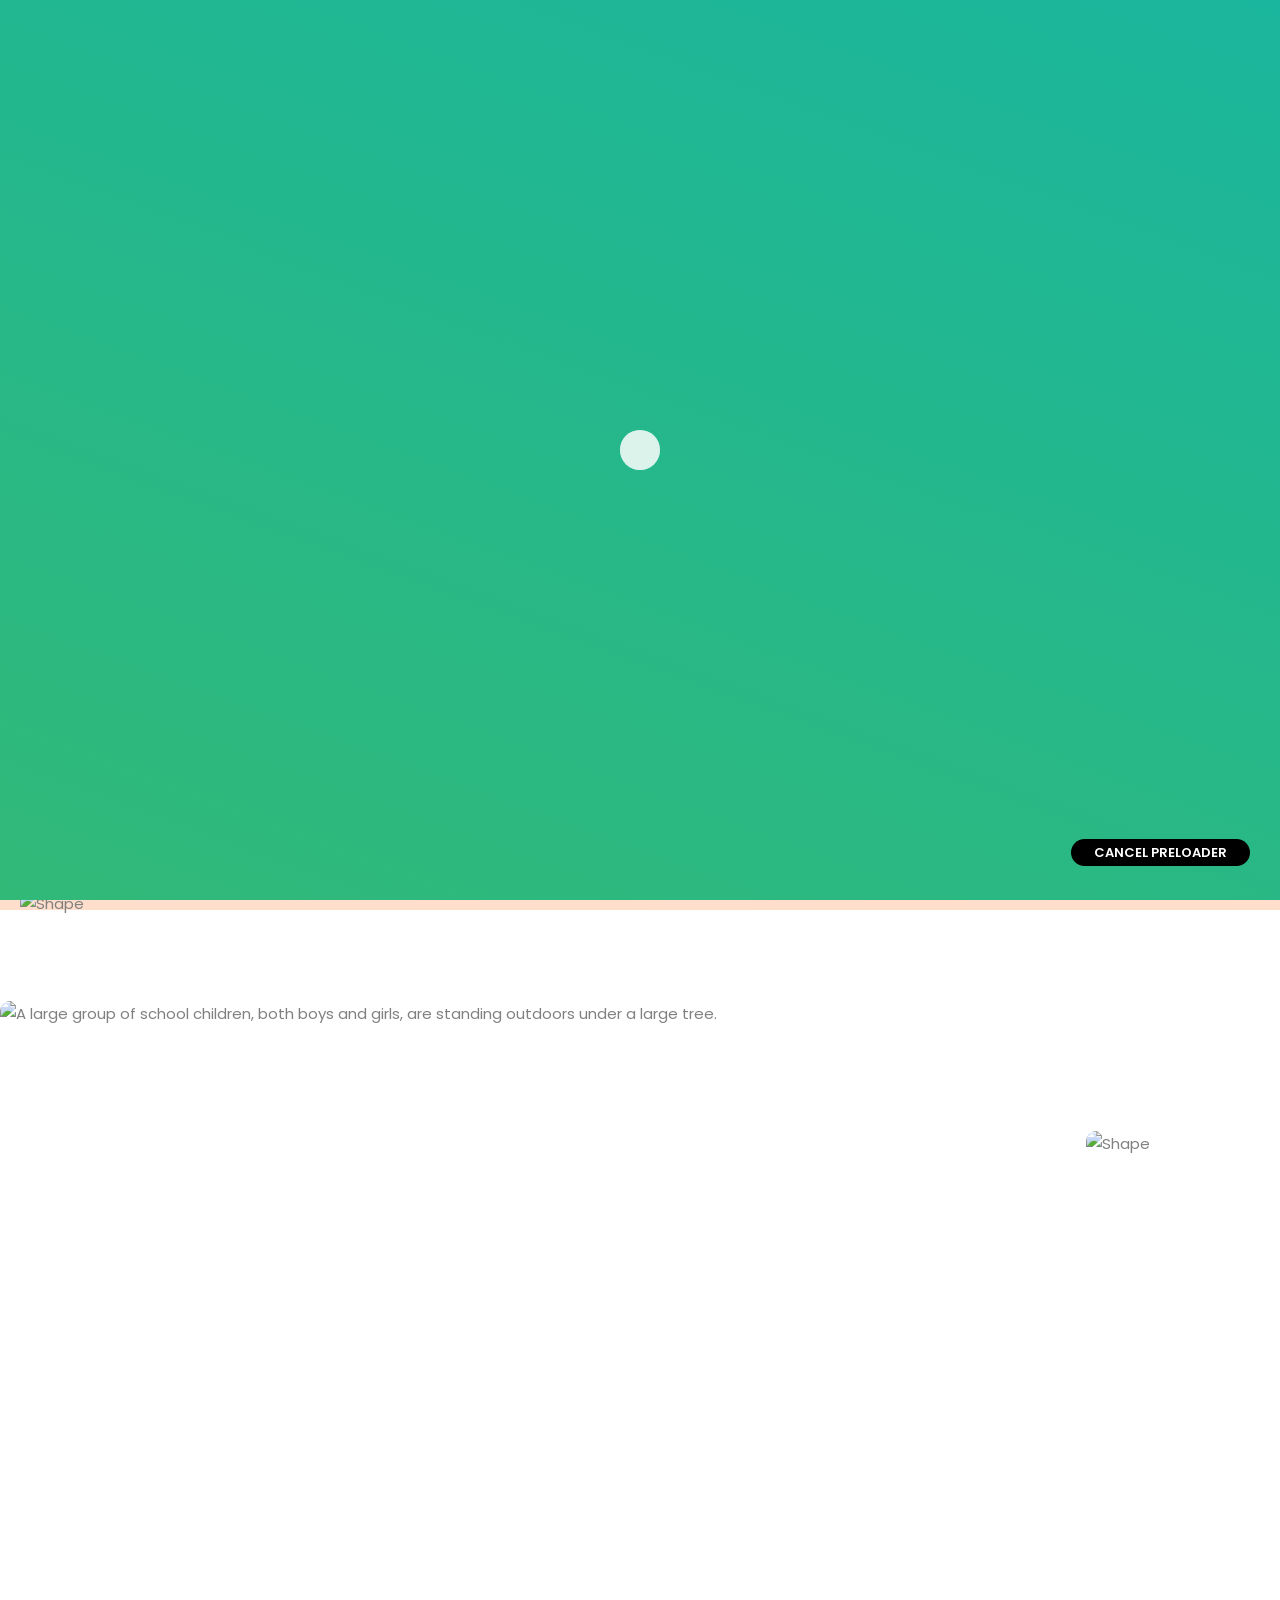
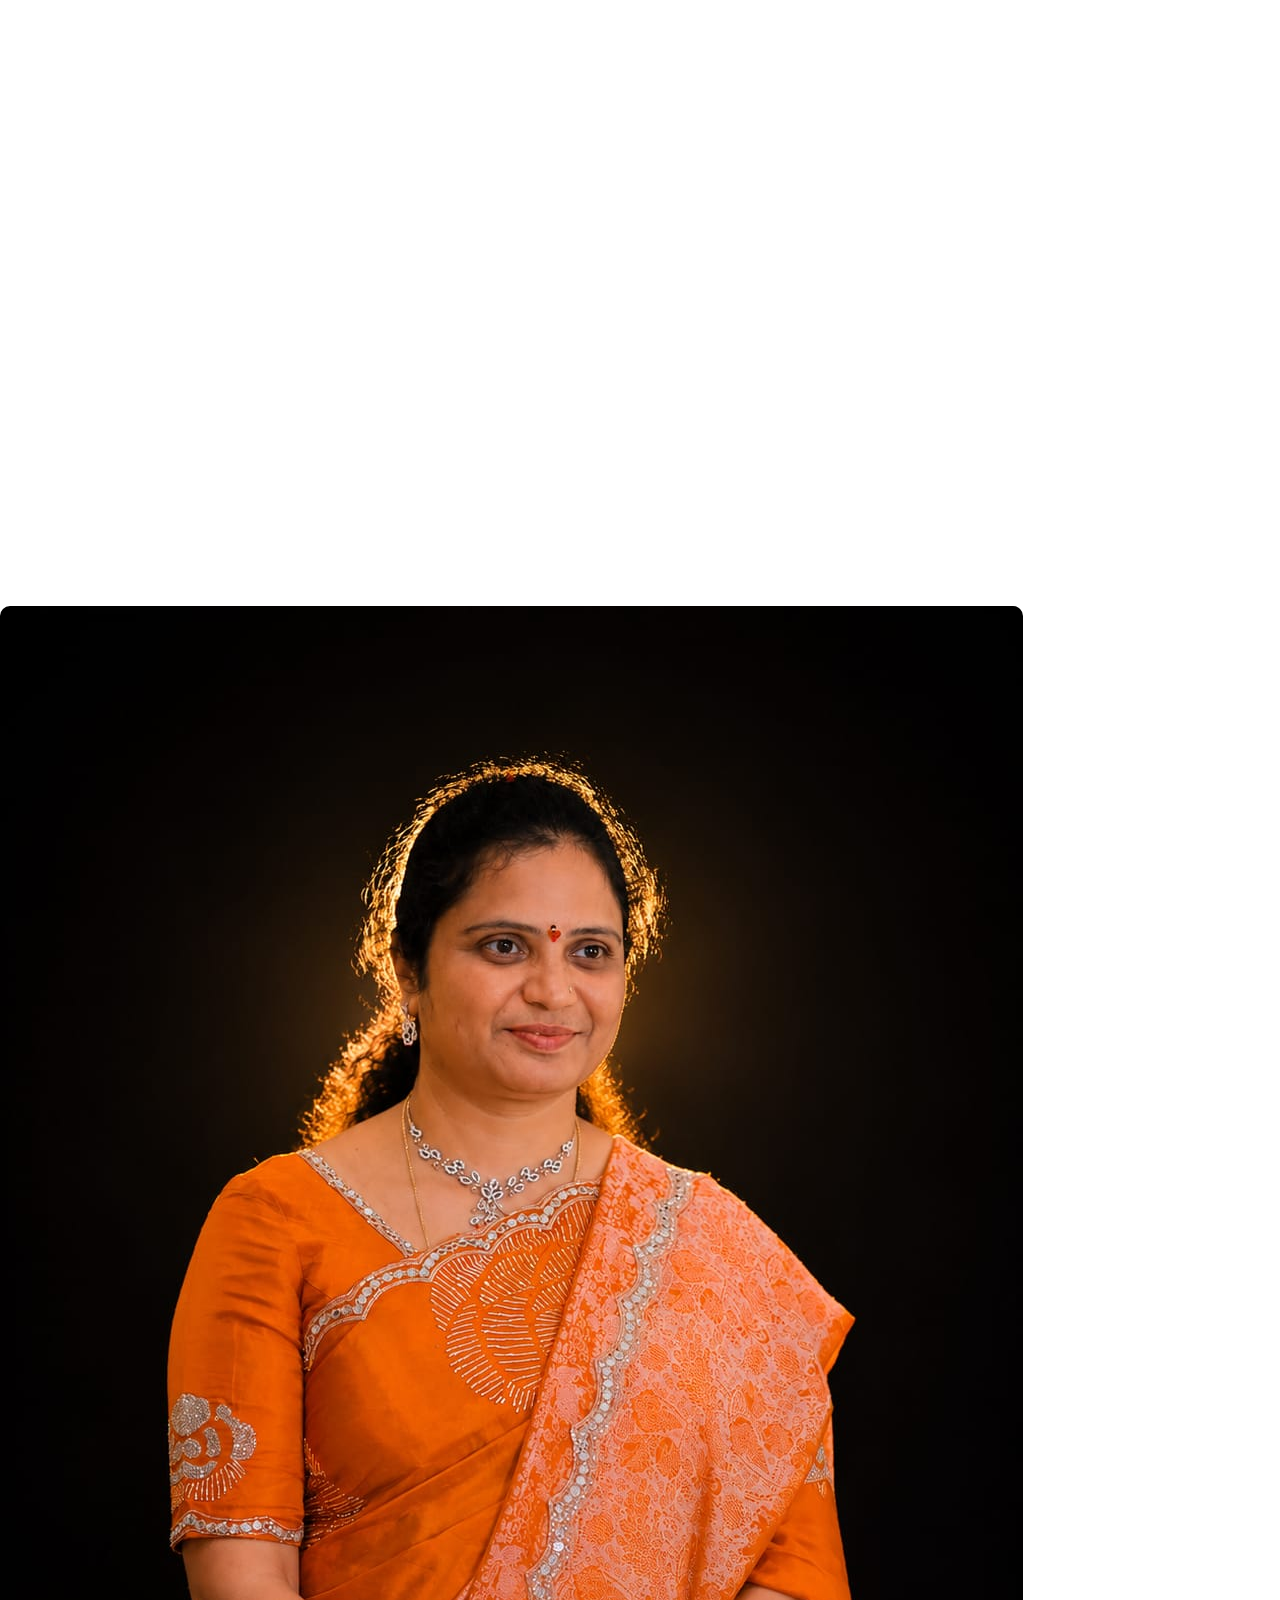
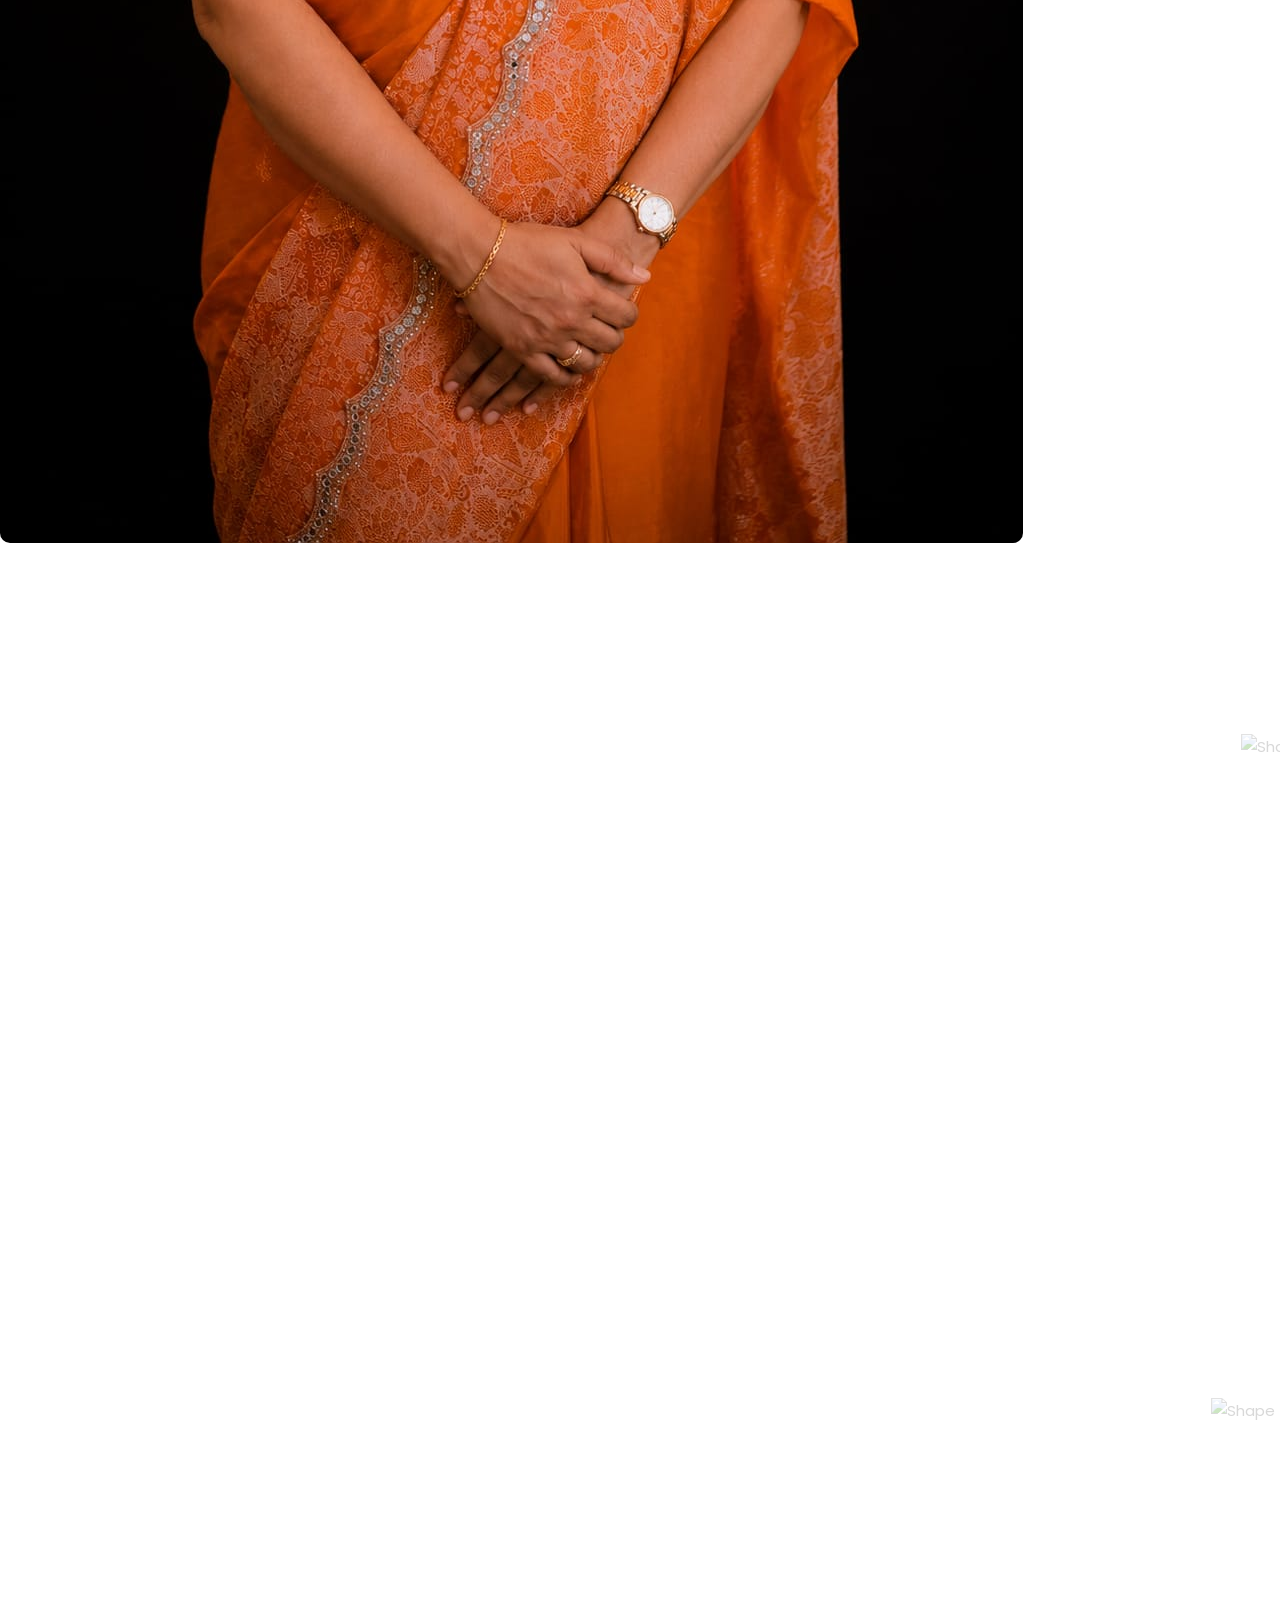
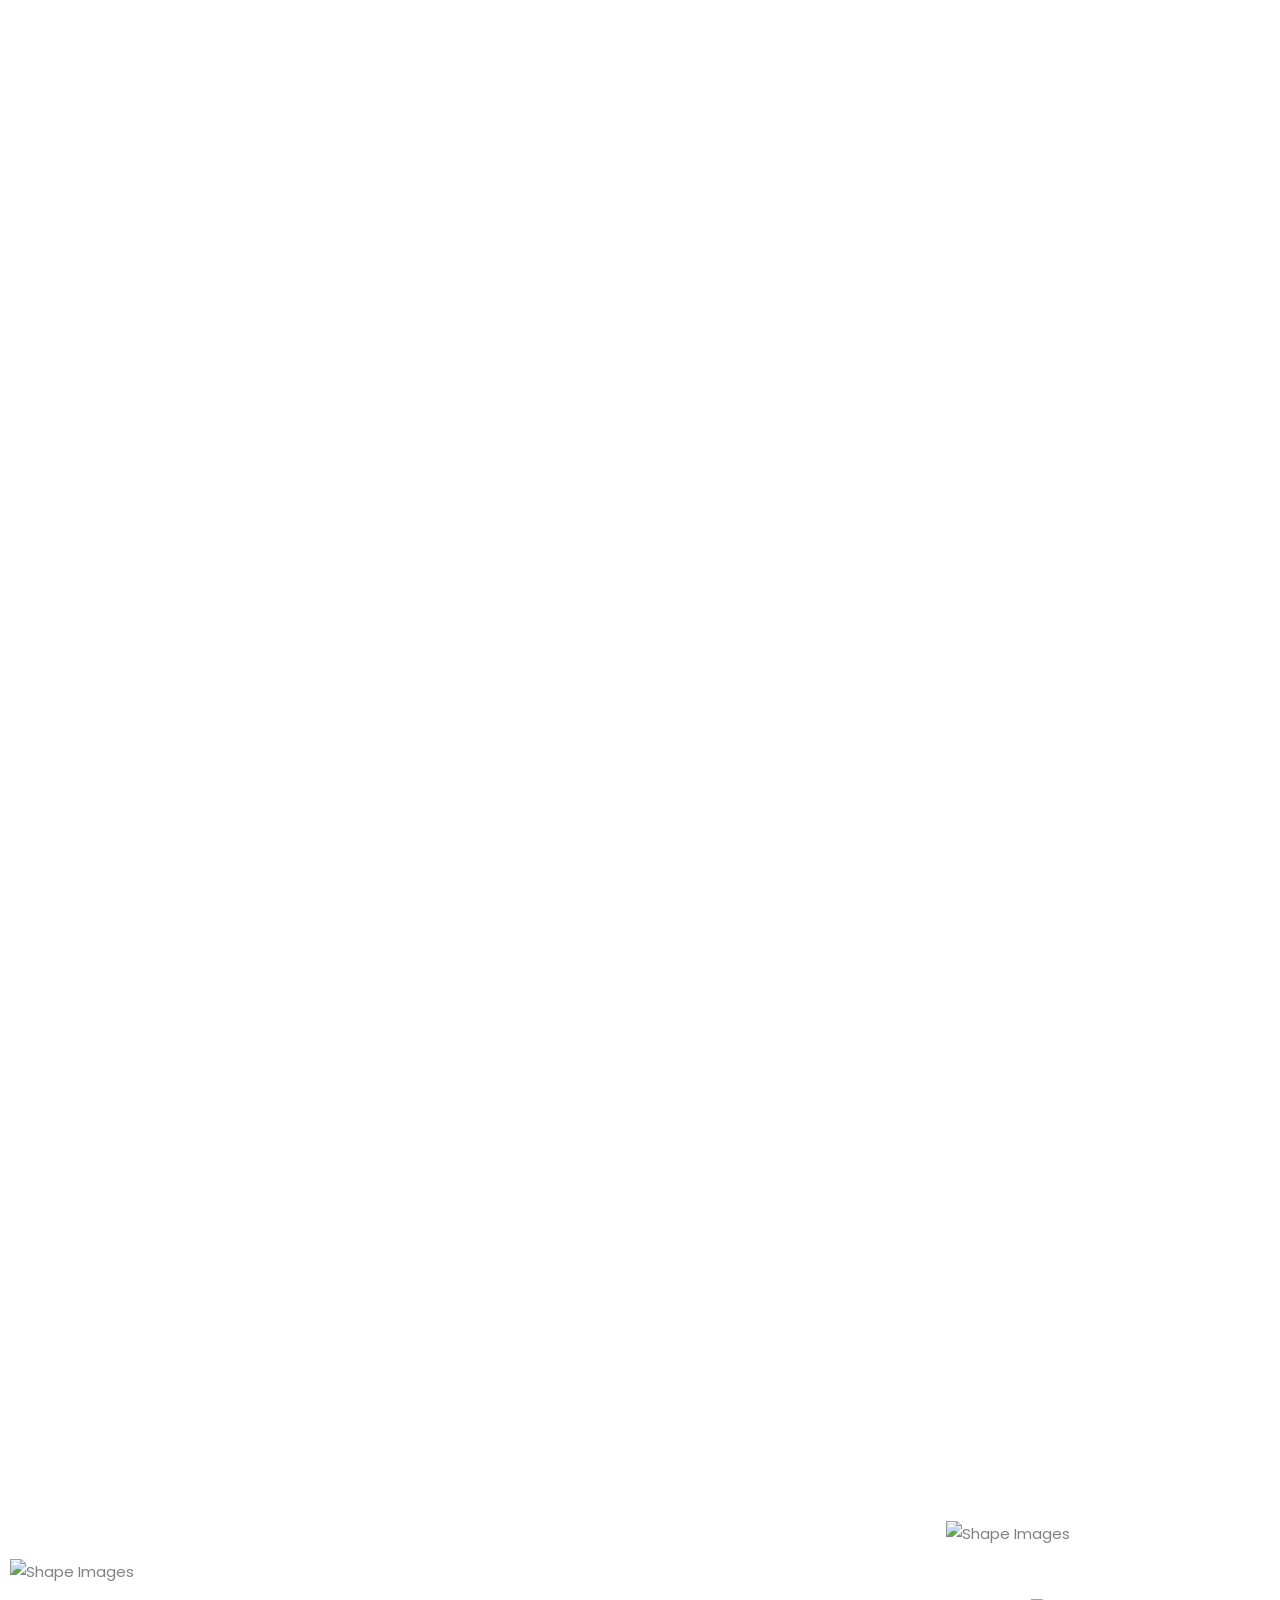
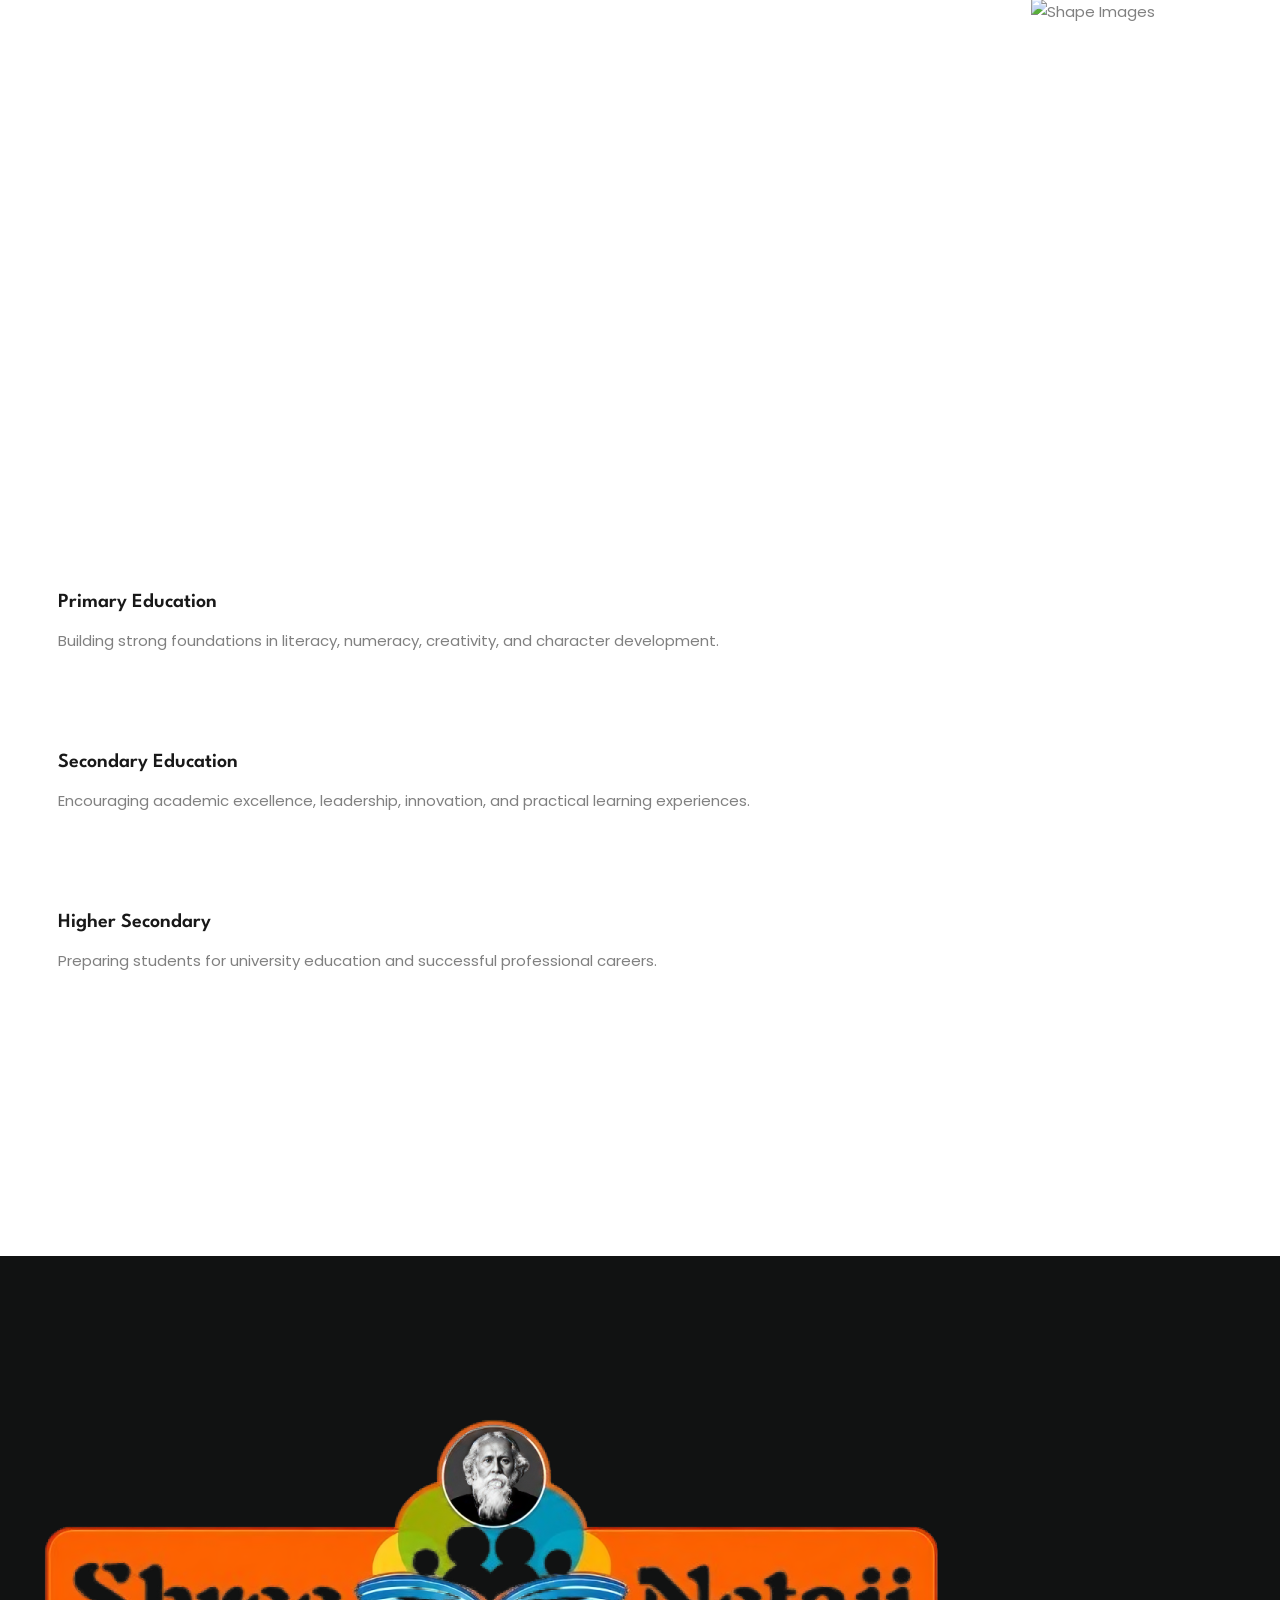
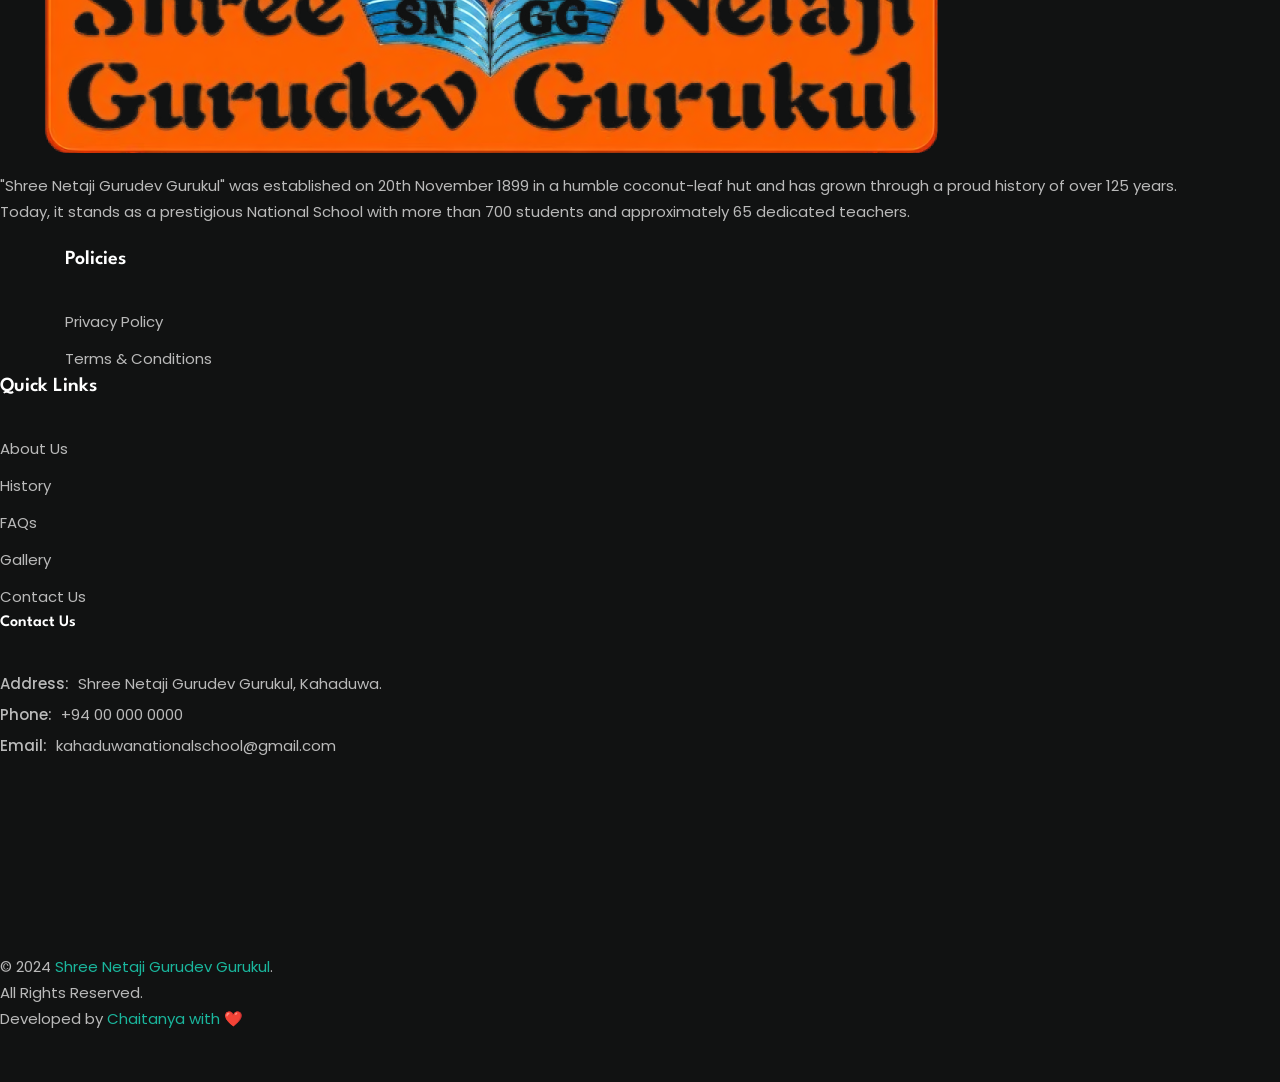
==== index.html @ c3b222ae "changed the meta data" ====
<!doctype html>
<html class="no-js" lang="si">
  <head>
    <!-- Google tag (gtag.js) -->
    <script
      async
      src="https://www.googletagmanager.com/gtag/js?id=G-LCV3ZL24YF"
    ></script>
    <script>
      window.dataLayer = window.dataLayer || [];
      function gtag() {
        dataLayer.push(arguments);
      }
      gtag("js", new Date());

      gtag("config", "G-LCV3ZL24YF");
    </script>

    <!-- Meta Data -->
    <meta charset="UTF-8" />
    <meta http-equiv="X-UA-Compatible" content="IE=edge" />
    <title>Shree Netaji Gurudev Gurukul</title>
    <meta
      name="description"
      content="Shree Netaji Gurudev Gurukul, established in 2016, Tandur, Telangana, is dedicated to providing quality education and fostering a strong foundation for students. Our school emphasizes academic excellence, discipline, and ethical values, nurturing young minds in a safe and inclusive environment. With experienced teachers, modern teaching methods, and a balanced curriculum, we focus on holistic development through sports, cultural activities, leadership programs, and life skills. Shree Netaji Gurudev Gurukul continues to grow as a trusted educational institution, shaping confident, responsible, and compassionate individuals ready to excel in higher education and contribute positively to society."
    />
    <meta
      name="viewport"
      content="width=device-width, initial-scale=1, shrink-to-fit=no"
    />
    <!-- Favicon -->
    <link
      rel="shortcut icon"
      type="image/x-icon"
      href="assets/images/favicon.png"
    />
    <!-- CSS ============================================ -->
    <link rel="stylesheet" href="assets/css/vendor/bootstrap.min.css" />
    <link rel="stylesheet" href="assets/css/vendor/icomoon.css" />
    <link rel="stylesheet" href="assets/css/vendor/remixicon.css" />
    <link rel="stylesheet" href="assets/css/vendor/magnifypopup.min.css" />
    <link rel="stylesheet" href="assets/css/vendor/odometer.min.css" />
    <link rel="stylesheet" href="assets/css/vendor/lightbox.min.css" />
    <link rel="stylesheet" href="assets/css/vendor/animation.min.css" />
    <link rel="stylesheet" href="assets/css/vendor/jqueru-ui-min.css" />
    <link rel="stylesheet" href="assets/css/vendor/swiper-bundle.min.css" />
    <link rel="stylesheet" href="assets/css/vendor/tipped.min.css" />

    <meta
      name="google-site-verification"
      content="oLzR3gwIyy2uesXUNwbq5harSB6SQllF6zwD-RBmlJU"
    />

    <!-- Site Stylesheet -->
    <link rel="stylesheet" href="assets/css/app.css" />
  </head>

  <body class="sticky-header">
    <div id="edublink-preloader">
      <div class="loading-spinner">
        <div class="preloader-spin-1"></div>
        <div class="preloader-spin-2"></div>
      </div>
      <div class="preloader-close-btn-wraper">
        <span class="btn btn-primary preloader-close-btn"
          >Cancel Preloader</span
        >
      </div>
    </div>

    <div id="main-wrapper" class="main-wrapper">
      <header class="edu-header header-style-4 header-fullwidth no-topbar">
        <div id="edu-sticky-placeholder"></div>
        <div class="header-mainmenu">
          <div class="container-fluid">
            <div class="header-navbar">
              <div class="header-brand">
                <div class="logo">
                  <a href="index.html">
                    <img
                      class="logo-light"
                      src="assets/images/logo/sngg_logo-removebg-preview.png"
                      alt="School Logo"
                      style="height: 80px; width: auto"
                    />
                  </a>
                </div>
              </div>
              <div class="header-mainnav">
                <nav class="mainmenu-nav">
                  <ul class="mainmenu">
                    <li class="highlight"><a>Home</a></li>
                    <li><a href="index.html#about">About Us</a></li>
                    <li><a href="index.html#history">History</a></li>
                    <li>
                      <a href="index.html#faqs">Frequently Asked Questions</a>
                    </li>
                    <li><a href="gallery.html">Gallery</a></li>
                    <li><a href="contact.html">Contact Us</a></li>
                    <li class="has-droupdown">
                      <a href="#">Policies</a>
                      <ul class="submenu">
                        <li>
                          <a href="privacy-policy.html">Privacy Policy</a>
                        </li>
                        <!-- <li>
                          <a href="terms-condition.html">Terms & Conditions</a>
                        </li> -->
                      </ul>
                    </li>
                  </ul>
                </nav>
              </div>
              <div class="header-right">
                <ul class="header-action">
                  <li class="mobile-menu-bar d-block d-xl-none">
                    <button class="hamberger-button">
                      <i class="icon-54"></i>
                    </button>
                  </li>
                </ul>
              </div>
            </div>
          </div>
        </div>
        <div class="popup-mobile-menu">
          <div class="inner">
            <div class="header-top">
              <div class="logo">
                <a href="index.html">
                  <img
                    class="logo-light"
                    src="assets/images/logo/sngg_logo-removebg-preview.png"
                    alt="School Section Logo"
                  />
                </a>
              </div>
              <div class="close-menu">
                <button class="close-button">
                  <i class="icon-73"></i>
                </button>
              </div>
            </div>
            <ul class="mainmenu">
              <li class="highlight"><a>Home</a></li>
              <li><a href="index.html#about">About Us</a></li>
              <li><a href="index.html#history">History</a></li>
              <li><a href="index.html#faqs">Frequently Asked Questions</a></li>
              <li><a href="gallery.html">Gallery</a></li>
              <li><a href="contact.html">Contact Us</a></li>
              <li class="has-droupdown">
                <a href="#">Policies</a>
                <ul class="submenu">
                  <li><a href="privacy-policy.html">Privacy Policy</a></li>
                  <!-- <li><a href="terms-condition.html">Terms & Conditions</a></li> -->
                </ul>
              </li>
            </ul>
          </div>
        </div>
      </header>

      <div class="hero-banner hero-style-7">
        <div class="container">
          <div class="row justify-content-center">
            <div class="col-lg-8">
              <div class="banner-content">
                <span
                  class="sub-title"
                  data-sal-delay="50"
                  data-sal="slide-up"
                  data-sal-duration="1000"
                >
                  Excellence in Education • Character • Leadership
                </span>

                <h1
                  class="title"
                  data-sal-delay="100"
                  data-sal="slide-up"
                  data-sal-duration="1000"
                >
                  Welcome to
                  <span class="color-secondary"
                    >Shree Netaji Gurudev Gurukul</span
                  >
                </h1>

                <p
                  class="description"
                  data-sal-delay="200"
                  data-sal="slide-up"
                  data-sal-duration="1000"
                >
                  Our nurturing environment empowers students to become
                  responsible, confident, and compassionate individuals ready to
                  contribute positively to society.
                </p>

                <div
                  class="banner-btn"
                  data-sal-delay="400"
                  data-sal="slide-up"
                  data-sal-duration="1000"
                >
                  <a href="index.html#about" class="edu-btn btn-curved">
                    Explore Our School
                    <i class="icon-4"></i>
                  </a>

                  <a href="contact.html" class="edu-btn btn-border">
                    Contact Us
                  </a>
                </div>
              </div>
            </div>
          </div>
        </div>
        <div class="banner-gallery">
          <div
            class="thumbnail thumbnail-1"
            data-sal-delay="500"
            data-sal="slide-up"
            data-sal-duration="1000"
          >
            <img
              src="assets/images/site-images/kahaduwa-national-school-main-2.png"
              alt="Shree Netaji Gurudev Gurukul: students lined up outdoors, school building, girls' sports team, happy preschool children, and group photo of staff and students."
            />
          </div>
          <div
            class="thumbnail thumbnail-2"
            data-sal-delay="500"
            data-sal="slide-down"
            data-sal-duration="1000"
          >
            <img
              src="assets/images/site-images/kahaduwa-national-school-main-1.png"
              alt="Shree Netaji Gurudev Gurukul: buildings, students in uniform, marching band, and smiling children."
            />
          </div>
        </div>
        <ul class="shape-group">
          <li
            class="shape-1 scene"
            data-sal-delay="1000"
            data-sal="fade"
            data-sal-duration="1000"
          >
            <img
              data-depth="2"
              src="assets/images/shapes/icon-3.png"
              alt="Shape"
            />
          </li>
          <li
            class="shape-2 scene"
            data-sal-delay="1000"
            data-sal="fade"
            data-sal-duration="1000"
          >
            <img
              data-depth="-2"
              src="assets/images/shapes/icon-1.png"
              alt="Shape"
            />
          </li>
          <li
            class="shape-3 scene"
            data-sal-delay="1000"
            data-sal="fade"
            data-sal-duration="1000"
          >
            <img
              data-depth="2"
              src="assets/images/shapes/icon-5.png"
              alt="Shape"
            />
          </li>
          <li
            class="shape-4 scene"
            data-sal-delay="1000"
            data-sal="fade"
            data-sal-duration="1000"
          >
            <img
              data-depth="-2"
              src="assets/images/shapes/icon-2.png"
              alt="Shape"
            />
          </li>
          <li
            class="shape-5 scene"
            data-sal-delay="1000"
            data-sal="fade"
            data-sal-duration="1000"
          >
            <img
              data-depth="2"
              src="assets/images/shapes/icon-4.png"
              alt="Shape"
            />
          </li>
          <li
            class="shape-6"
            data-sal-delay="1000"
            data-sal="fade"
            data-sal-duration="1000"
          >
            <img
              class="rotateit"
              src="assets/images/shapes/shape-25.png"
              alt="Shape"
            />
          </li>
          <li
            class="shape-7"
            data-sal-delay="1000"
            data-sal="fade"
            data-sal-duration="1000"
          >
            <img
              class="rotateit"
              src="assets/images/shapes/shape-13.png"
              alt="Shape"
            />
          </li>
        </ul>
      </div>

      <div class="edu-about-area about-style-6" id="about">
        <div class="container">
          <div class="row g-5 align-items-center">
            <div class="col-lg-6">
              <div class="about-image-gallery">
                <div class="main-img-1">
                  <img
                    src="assets/images/bg/school.jpeg"
                    alt="A large group of school children, both boys and girls, are standing outdoors under a large tree. "
                  />
                </div>
                <!-- <div class="main-img-2 bounce-slide">
                  <img
                    src="assets/images/logo/SNGG_LOGO_2-removebg-preview.png"
                    alt="A school logo featuring a navy blue shield with a white emblem. There are two sheaves of grain flanking the central design."
                  />
                </div> -->
                <ul class="shape-group">
                  <li class="shape-1">
                    <img src="assets/images/shapes/shape-11.png" alt="Shape" />
                  </li>
                  <li class="shape-2">
                    <img src="assets/images/shapes/shape-12.png" alt="Shape" />
                  </li>
                  <li class="shape-3 scene">
                    <img
                      data-depth="1"
                      src="assets/images/shapes/shape-13.png"
                      alt="Shape"
                    />
                  </li>
                </ul>
              </div>
            </div>
            <div class="col-lg-6">
              <div class="about-content">
                <div
                  class="section-title section-left mobile-version-center-text"
                  data-sal-delay="150"
                  data-sal="slide-up"
                  data-sal-duration="800"
                >
                  <span class="pre-title pre-textsecondary"
                    >Building a Knowledgeable and Virtuous Future
                    Generation</span
                  >
                  <h2 class="title">
                    Our School Dedicated to Excellence in Education
                  </h2>
                  <span class="shape-line"><i class="icon-19"></i></span>
                  <p>
                    Our mission is to empower students through innovative,
                    compassionate, and student-centered teaching practices. By
                    emphasizing comprehensive skill development and effective
                    resource management, we strive to become a model educational
                    institution that prepares students not only for academic
                    success but also to become responsible, productive, and
                    valuable members of society.
                  </p>
                </div>

                <div
                  class="about-mission mobile-version-center-text"
                  data-sal-delay="150"
                  data-sal="slide-up"
                  data-sal-duration="800"
                >
                  <div class="row g-5 row--20">
                    <div class="col-lg-6">
                      <h5 class="title">Our Vision</h5>
                      <p>
                        To nurture knowledgeable, virtuous, and responsible
                        citizens with positive values and critical thinking, who
                        contribute meaningfully to the nation and safeguard its
                        future.
                      </p>
                    </div>

                    <div class="col-lg-6">
                      <h5 class="title">Our Mission</h5>
                      <p>
                        Our mission is to build a leading school by effectively
                        managing resources and enhancing the knowledge and
                        skills of teachers and students.
                      </p>
                    </div>
                  </div>
                </div>

                <!-- <a href="#" class="edu-btn btn-curved" data-sal-delay="150" data-sal="slide-up" data-sal-duration="800">Get Started Today <i class="icon-4"></i></a> -->
              </div>
            </div>
          </div>
        </div>
      </div>

      <!-- Director -->

      <div class="edu-about-area about-style-6" id="about">
        <div class="container">
          <div class="row g-5 align-items-center">
            <div class="col-lg-6">
              <div class="about-content">
                <div
                  class="section-title section-left mobile-version-center-text"
                  data-sal-delay="150"
                  data-sal="slide-up"
                  data-sal-duration="800"
                >
                  <span class="pre-title pre-textsecondary">
                    Director's Message
                  </span>

                  <h2 class="title">
                    A Warm Welcome from Our Director, <br />
                    Mrs. Manimala
                  </h2>

                  <span class="shape-line"><i class="icon-19"></i></span>

                  <p>
                    We believe that every child is unique and possesses the
                    potential to achieve great success when guided with care,
                    dedication, and the right opportunities.
                  </p>

                  <p>
                    At our institution, we are committed to providing a balanced
                    education that combines academic excellence with Indian
                    culture, character development, creativity, and leadership.
                    Our dedicated teachers work tirelessly to create a safe,
                    inclusive, and inspiring learning environment where students
                    grow into confident, compassionate, and responsible
                    individuals.
                  </p>

                  <p>
                    I sincerely thank our parents for their trust and support
                    and encourage every student to embrace learning with
                    curiosity, determination, and integrity. Together, let us
                    build a brighter future and shape young minds into
                    responsible citizens who will make meaningful contributions
                    to society.
                  </p>
                </div>

                <div
                  class="about-mission mobile-version-center-text"
                  data-sal-delay="150"
                  data-sal="slide-up"
                  data-sal-duration="800"
                >
                  <div class="row g-5 row--20">
                    <div class="col-lg-6">
                      <h5 class="title">Our Commitment</h5>
                      <p>
                        To provide every student with a nurturing environment
                        that promotes academic excellence, personal growth,
                        discipline, creativity, and lifelong learning.
                      </p>
                    </div>

                    <div class="col-lg-6">
                      <h5 class="title">Our Promise</h5>
                      <p>
                        To inspire students to become confident, compassionate,
                        and responsible individuals who uphold strong values and
                        positively contribute to society.
                      </p>
                    </div>
                  </div>
                </div>

                <!-- <a href="#" class="edu-btn btn-curved">Learn More <i class="icon-4"></i></a> -->
              </div>
            </div>
            <div class="col-lg-6">
              <div class="about-image-gallery">
                <div class="main-img-1">
                  <img
                    src="assets/images/director/mam.jpeg"
                    alt="A large group of school children, both boys and girls, are standing outdoors under a large tree. "
                  />
                </div>
                <!-- <div class="main-img-2 bounce-slide">
                  <img
                    src="assets/images/logo/SNGG_LOGO_2-removebg-preview.png"
                    alt="A school logo featuring a navy blue shield with a white emblem. There are two sheaves of grain flanking the central design."
                  />
                </div> -->
                <!-- <ul class="shape-group">
                  <li class="shape-1">
                    <img src="assets/images/shapes/shape-11.png" alt="Shape" />
                  </li>
                  <li class="shape-2">
                    <img src="assets/images/shapes/shape-12.png" alt="Shape" />
                  </li>
                  <li class="shape-3 scene">
                    <img
                      data-depth="1"
                      src="assets/images/shapes/shape-13.png"
                      alt="Shape"
                    />
                  </li>
                </ul> -->
              </div>
            </div>
          </div>
        </div>
      </div>

      <div class="edu-course-area course-area-7" id="history">
        <div class="container edublink-animated-shape">
          <div
            class="section-title section-center"
            data-sal-delay="150"
            data-sal="slide-up"
            data-sal-duration="800"
          >
            <span class="pre-title pre-textsecondary">About Us</span>
            <h2 class="title">
              The Remarkable Journey of Shree Netaji Gurudev Gurukul
            </h2>
            <span class="shape-line"><i class="icon-19"></i></span>
          </div>

          <div class="row g-5">
            <div
              class="col-12 col-lg-12 col-md-6"
              data-sal-delay="150"
              data-sal="slide-up"
              data-sal-duration="800"
            >
              <div class="edu-course course-style-7 bg-color-extra02">
                <div class="inner about-school">
                  <p>
                    <strong>Shree Netaji Gurudev Gurukul</strong>, located in
                    <strong>Tandur, Telangana</strong>, was established in
                    <strong>2016</strong> with the vision of providing quality
                    education and creating a strong foundation for the students
                    of the region. The school was founded to make modern,
                    value-based education accessible to every child while
                    promoting academic excellence, discipline, and ethical
                    values.
                  </p>

                  <p>
                    Since its inception, the school has been committed to
                    nurturing young minds through a safe, inclusive, and
                    student-friendly learning environment. Equipped with
                    qualified teachers, modern teaching methods, and a balanced
                    curriculum, the institution focuses on developing students
                    academically, socially, and emotionally. Along with
                    classroom learning, equal importance is given to sports,
                    cultural activities, leadership, and life skills.
                  </p>

                  <p>
                    Today,
                    <strong>Shree Netaji Gurudev Gurukul</strong> continues to
                    grow as one of the trusted educational institutions in
                    <strong>Tandur, Telangana</strong>. With the support of
                    dedicated faculty, caring parents, and the local community,
                    the school strives to shape confident, responsible, and
                    compassionate individuals who are prepared to excel in
                    higher education and contribute positively to society.
                  </p>
                </div>
              </div>
            </div>
          </div>

          <ul class="shape-group">
            <li class="shape-1 scene">
              <img
                data-depth="2"
                src="assets/images/shapes/icon-3.png"
                alt="Shape"
              />
            </li>
            <li class="shape-2 scene">
              <img
                data-depth="-2"
                src="assets/images/shapes/icon-2.png"
                alt="Shape"
              />
            </li>
          </ul>
        </div>
        <ul class="shape-group">
          <li class="shape-3 scene">
            <img
              data-depth="2"
              src="assets/images/shapes/icon-4.png"
              alt="Shape"
            />
          </li>
        </ul>
      </div>

      <div class="features-area-4">
        <div class="container">
          <div
            class="section-title section-center"
            data-sal-delay="150"
            data-sal="slide-up"
            data-sal-duration="800"
          >
            <span class="pre-title pre-textsecondary"
              >Why Choose Our School</span
            >
            <h2 class="title">Empowering Students for a Bright Future</h2>
            <span class="shape-line"><i class="icon-19"></i></span>
          </div>

          <div class="row">
            <!-- Academic Excellence -->
            <div
              class="col-lg-4 col-md-6"
              data-sal-delay="50"
              data-sal="slide-up"
              data-sal-duration="800"
            >
              <div class="features-box features-style-4 color-primary-style">
                <div class="content">
                  <h5 class="title mobile-version-center-text">
                    Academic Excellence
                  </h5>
                  <p>
                    At Shree Netaji Gurudev Gurukul, we are committed to
                    providing high-quality education through experienced
                    faculty, modern teaching methods, and a well-structured
                    curriculum. Our focus is on developing strong academic
                    foundations while encouraging curiosity, critical thinking,
                    and lifelong learning.
                  </p>
                </div>
              </div>
            </div>

            <!-- Holistic Development -->
            <div
              class="col-lg-4 col-md-6"
              data-sal-delay="100"
              data-sal="slide-up"
              data-sal-duration="800"
            >
              <div class="features-box features-style-4 color-secondary-style">
                <div class="content">
                  <h5 class="title mobile-version-center-text">
                    Holistic Development
                  </h5>
                  <p>
                    We believe education goes beyond the classroom. Through
                    sports, cultural activities, leadership programs, and
                    community service, students develop confidence, teamwork,
                    creativity, discipline, and essential life skills that
                    prepare them for future success.
                  </p>
                </div>
              </div>
            </div>

            <!-- Values & Character -->
            <div
              class="col-lg-4 col-md-6"
              data-sal-delay="150"
              data-sal="slide-up"
              data-sal-duration="800"
            >
              <div class="features-box features-style-4 color-extra02-style">
                <div class="content">
                  <h5 class="title mobile-version-center-text">
                    Values & Character Building
                  </h5>
                  <p>
                    Guided by the philosophy of "Modern Education with Indian
                    Culture," we nurture students with integrity, compassion,
                    respect, responsibility, and strong moral values, helping
                    them grow into confident individuals and responsible global
                    citizens.
                  </p>
                </div>
              </div>
            </div>
          </div>
        </div>
      </div>

      <div class="edu-faq-area faq-style-4" id="faqs">
        <div class="container">
          <div class="row g-5 row--45 align-items-end">
            <div class="col-lg-6">
              <div class="edu-faq-content">
                <div
                  class="section-title section-left mobile-version-center-text"
                  data-sal-delay="150"
                  data-sal="slide-up"
                  data-sal-duration="800"
                >
                  <span class="pre-title pre-textsecondary"
                    >Everything You Need to Know</span
                  >
                  <h2 class="title">Answers to Your Questions</h2>
                  <span class="shape-line"><i class="icon-19"></i></span>
                </div>

                <div
                  class="faq-accordion"
                  id="faq-accordion"
                  data-sal-delay="150"
                  data-sal="slide-up"
                  data-sal-duration="800"
                >
                  <div class="accordion">
                    <!-- FAQ 1 -->
                    <div class="accordion-item">
                      <h5 class="accordion-header">
                        <button
                          class="accordion-button style-extra02"
                          type="button"
                          data-bs-toggle="collapse"
                          data-bs-target="#collapseOne"
                          aria-expanded="true"
                        >
                          Why Choose Shree Netaji Gurudev Gurukul?
                        </button>
                      </h5>

                      <div
                        id="collapseOne"
                        class="accordion-collapse collapse show"
                        data-bs-parent="#faq-accordion"
                      >
                        <div class="accordion-body">
                          <p>
                            Shree Netaji Gurudev Gurukul is committed to
                            providing a balanced education that combines
                            academic excellence with Indian culture, discipline,
                            and moral values. Our experienced faculty,
                            student-centered learning approach, and supportive
                            environment encourage every child to achieve their
                            full potential academically, socially, and
                            personally. We focus on developing confident,
                            responsible, and compassionate individuals who are
                            prepared to face future challenges with integrity.
                          </p>
                        </div>
                      </div>
                    </div>

                    <!-- FAQ 2 -->
                    <div class="accordion-item">
                      <h5 class="accordion-header">
                        <button
                          class="accordion-button collapsed style-extra05"
                          type="button"
                          data-bs-toggle="collapse"
                          data-bs-target="#collapseTwo"
                          aria-expanded="false"
                        >
                          What Facilities Does the School Provide?
                        </button>
                      </h5>

                      <div
                        id="collapseTwo"
                        class="accordion-collapse collapse"
                        data-bs-parent="#faq-accordion"
                      >
                        <div class="accordion-body">
                          <p>
                            Our school provides a modern learning environment
                            with spacious classrooms, well-equipped
                            laboratories, a library, computer facilities, sports
                            grounds, cultural activity spaces, and a safe
                            campus. We continuously improve our infrastructure
                            to support both academic learning and
                            extracurricular development, ensuring every student
                            enjoys a comfortable and inspiring educational
                            experience.
                          </p>
                        </div>
                      </div>
                    </div>

                    <!-- FAQ 3 -->
                    <div class="accordion-item">
                      <h5 class="accordion-header">
                        <button
                          class="accordion-button collapsed style-primary"
                          type="button"
                          data-bs-toggle="collapse"
                          data-bs-target="#collapseThree"
                          aria-expanded="false"
                        >
                          How Does the School Support Student Development?
                        </button>
                      </h5>

                      <div
                        id="collapseThree"
                        class="accordion-collapse collapse"
                        data-bs-parent="#faq-accordion"
                      >
                        <div class="accordion-body">
                          <p>
                            We believe every child has unique talents and
                            abilities. Along with quality education, we
                            encourage participation in sports, cultural
                            programs, leadership activities, and community
                            service. Our teachers provide individual attention
                            and guidance to help students build confidence,
                            communication skills, creativity, and strong
                            character, preparing them for lifelong success.
                          </p>
                        </div>
                      </div>
                    </div>
                  </div>
                </div>
              </div>
            </div>

            <div class="col-lg-6">
              <div class="faq-thumbnail">
                <div
                  class="faq-thumbnail thumbnail-1"
                  data-sal-delay="50"
                  data-sal="slide-left"
                  data-sal-duration="800"
                >
                  <img src="assets/images/shapes/faq-5.png" alt="FAQ Images" />
                </div>

                <ul class="shape-group">
                  <li class="shape-1 scene">
                    <img
                      data-depth="1"
                      src="assets/images/shapes/shape-12.png"
                      alt="Shape Images"
                    />
                  </li>
                  <li class="shape-2 scene">
                    <img
                      data-depth="-1"
                      src="assets/images/shapes/shape-13.png"
                      alt="Shape Images"
                    />
                  </li>
                  <li class="shape-3 scene">
                    <img
                      data-depth="1"
                      src="assets/images/shapes/shape-15.png"
                      alt="Shape Images"
                    />
                  </li>
                </ul>
              </div>
            </div>
          </div>
        </div>
      </div>

      <!-- <div class="edu-event-area event-area-3 bg-image">
        <div class="container edublink-animated-shape">
          <div class="section-title section-center"
         data-sal-delay="150"
         data-sal="slide-up"
         data-sal-duration="800">

      <span class="pre-title pre-textsecondary">
        Our Educational Philosophy
      </span>

      <h2 class="title">
        Nurturing Minds, Building Character
      </h2>

      <span class="shape-line">
        <i class="icon-19"></i>
      </span>

      <p class="mt-3">
        At Shree Netaji Gurudev Gurukul, education goes beyond textbooks. We
        believe in nurturing every student's intellectual, emotional, physical,
        and moral development. Through a balanced approach that combines modern
        education with Indian culture and values, we prepare our students to
        become confident learners, compassionate individuals, and responsible
        global citizens.
      </p>

    </div>

          <ul class="shape-group">
            <li class="shape-1 scene">
              <img
                data-depth="2"
                src="assets/images/shapes/icon-2.png"
                alt="Shape"
              />
            </li>
            <li class="shape-2 scene">
              <img
                data-depth="-2"
                src="assets/images/shapes/icon-1.png"
                alt="Shape"
              />
            </li>
          </ul>
        </div>
      </div> -->

      <div class="edu-event-area event-area-3 bg-image">
        <div class="container edublink-animated-shape">
          <div
            class="section-title section-center"
            data-sal-delay="150"
            data-sal="slide-up"
            data-sal-duration="800"
          >
            <span class="pre-title pre-textsecondary"> Academic Programs </span>

            <h2 class="title">Excellence in Learning at Every Stage</h2>

            <span class="shape-line">
              <i class="icon-19"></i>
            </span>

            <p class="mt-3">
              Our academic curriculum is carefully designed to promote
              intellectual growth, creativity, critical thinking, and strong
              moral values. We provide students with a well-rounded education
              that prepares them for higher studies and lifelong success.
            </p>
          </div>

          <div class="row g-5 mt-5">
            <div class="col-lg-4">
              <div class="edu-event-list event-list-3 bg-style-primary">
                <div class="inner">
                  <div class="content">
                    <h4 class="title">Primary Education</h4>
                    <p>
                      Building strong foundations in literacy, numeracy,
                      creativity, and character development.
                    </p>
                  </div>
                </div>
              </div>
            </div>

            <div class="col-lg-4">
              <div class="edu-event-list event-list-3 bg-style-secondary">
                <div class="inner">
                  <div class="content">
                    <h4 class="title">Secondary Education</h4>
                    <p>
                      Encouraging academic excellence, leadership, innovation,
                      and practical learning experiences.
                    </p>
                  </div>
                </div>
              </div>
            </div>

            <div class="col-lg-4">
              <div class="edu-event-list event-list-3 bg-style-extra02">
                <div class="inner">
                  <div class="content">
                    <h4 class="title">Higher Secondary</h4>
                    <p>
                      Preparing students for university education and successful
                      professional careers.
                    </p>
                  </div>
                </div>
              </div>
            </div>
          </div>
        </div>
      </div>

      <footer class="edu-footer footer-kindergarten footer-style-6">
        <div class="footer-top">
          <div class="container">
            <div class="row g-5">
              <div class="col-lg-3 col-md-6 col-sm-12 col-12">
                <div class="edu-footer-widget">
                  <div class="logo">
                    <a href="index.html">
                      <img
                        class="logo-dark"
                        src="assets/images/logo/bg2.png"
                        alt="School Logo with name"
                      />
                    </a>
                  </div>
                  <p class="description">
                    "Shree Netaji Gurudev Gurukul" was established on 20th
                    November 1899 in a humble coconut-leaf hut and has grown
                    through a proud history of over 125 years. Today, it stands
                    as a prestigious National School with more than 700 students
                    and approximately 65 dedicated teachers.
                  </p>
                </div>
              </div>

              <div class="col-lg-3 col-md-6 col-sm-6 col-12">
                <div class="edu-footer-widget explore-widget">
                  <h4 class="widget-title">Policies</h4>
                  <div class="inner">
                    <ul class="footer-link link-hover">
                      <li><a href="privacy-policy.html">Privacy Policy</a></li>
                      <li>
                        <a href="terms-condition.html">Terms & Conditions</a>
                      </li>
                    </ul>
                  </div>
                </div>
              </div>

              <div class="col-lg-2 col-md-6 col-sm-6 col-12">
                <div class="edu-footer-widget quick-link-widget">
                  <h4 class="widget-title">Quick Links</h4>
                  <div class="inner">
                    <ul class="footer-link link-hover">
                      <li><a href="index.html#about">About Us</a></li>
                      <li><a href="index.html#history">History</a></li>
                      <li><a href="index.html#faqs">FAQs</a></li>
                      <li><a href="gallery.html">Gallery</a></li>
                      <li><a href="contact.html">Contact Us</a></li>
                    </ul>
                  </div>
                </div>
              </div>

              <div class="col-lg-4 col-md-6 col-sm-6 col-12">
                <div class="edu-footer-widget">
                  <h6 class="widget-title">Contact Us</h6>
                  <div class="inner">
                    <div class="widget-information">
                      <ul class="information-list">
                        <li>
                          <span>Address:</span> Shree Netaji Gurudev Gurukul,
                          Kahaduwa.
                        </li>
                        <li>
                          <span>Phone:</span>
                          <a href="tel:+94000000000">+94 00 000 0000</a>
                        </li>
                        <li>
                          <span>Email:</span>
                          <a href="mailto:kahaduwanationalschool@gmail.com"
                            >kahaduwanationalschool@gmail.com</a
                          >
                        </li>
                      </ul>
                    </div>

                    <ul class="social-share icon-transparent">
                      <li>
                        <a
                          href="https://www.facebook.com/KahaduwaNationalSchool"
                          class="color-fb"
                          ><i class="icon-facebook"></i
                        ></a>
                      </li>
                      <li>
                        <a href="#" class="color-linkd"
                          ><i class="icon-linkedin2"></i
                        ></a>
                      </li>
                      <li>
                        <a href="#" class="color-twitter"
                          ><i class="icon-twitter"></i
                        ></a>
                      </li>
                    </ul>
                  </div>
                </div>
              </div>
            </div>
          </div>
        </div>

        <div class="copyright-area bg-image">
          <div class="container">
            <div class="row">
              <div class="col-lg-12">
                <div class="inner text-center">
                  <p>
                    &copy; 2024
                    <a href="" target="_blank">Shree Netaji Gurudev Gurukul</a>.
                  </p>
                  <p>All Rights Reserved.</p>
                  <p>
                    Developed by
                    <a href="https://chaitanya-port.vercel.app/" target="_blank"
                      >Chaitanya with ❤️</a
                    >
                  </p>
                </div>
              </div>
            </div>
          </div>
        </div>
      </footer>
    </div>

    <div class="rn-progress-parent">
      <svg
        class="rn-back-circle svg-inner"
        width="100%"
        height="100%"
        viewBox="-1 -1 102 102"
      >
        <path d="M50,1 a49,49 0 0,1 0,98 a49,49 0 0,1 0,-98" />
      </svg>
    </div>

    <!-- JS
	============================================ -->
    <!-- Modernizer JS -->
    <script src="assets/js/vendor/modernizr.min.js"></script>
    <!-- Jquery Js -->
    <script src="assets/js/vendor/jquery.min.js"></script>
    <script src="assets/js/vendor/bootstrap.min.js"></script>
    <script src="assets/js/vendor/sal.min.js"></script>
    <script src="assets/js/vendor/backtotop.min.js"></script>
    <script src="assets/js/vendor/magnifypopup.min.js"></script>
    <script src="assets/js/vendor/jquery.countdown.min.js"></script>
    <script src="assets/js/vendor/odometer.min.js"></script>
    <script src="assets/js/vendor/isotop.min.js"></script>
    <script src="assets/js/vendor/imageloaded.min.js"></script>
    <script src="assets/js/vendor/lightbox.min.js"></script>
    <script src="assets/js/vendor/paralax.min.js"></script>
    <script src="assets/js/vendor/paralax-scroll.min.js"></script>
    <script src="assets/js/vendor/jquery-ui.min.js"></script>
    <script src="assets/js/vendor/swiper-bundle.min.js"></script>
    <script src="assets/js/vendor/svg-inject.min.js"></script>
    <script src="assets/js/vendor/vivus.min.js"></script>
    <script src="assets/js/vendor/tipped.min.js"></script>
    <script src="assets/js/vendor/smooth-scroll.min.js"></script>
    <script src="assets/js/vendor/isInViewport.jquery.min.js"></script>

    <!-- Site Scripts -->
    <script src="assets/js/app.js"></script>
  </body>
</html>
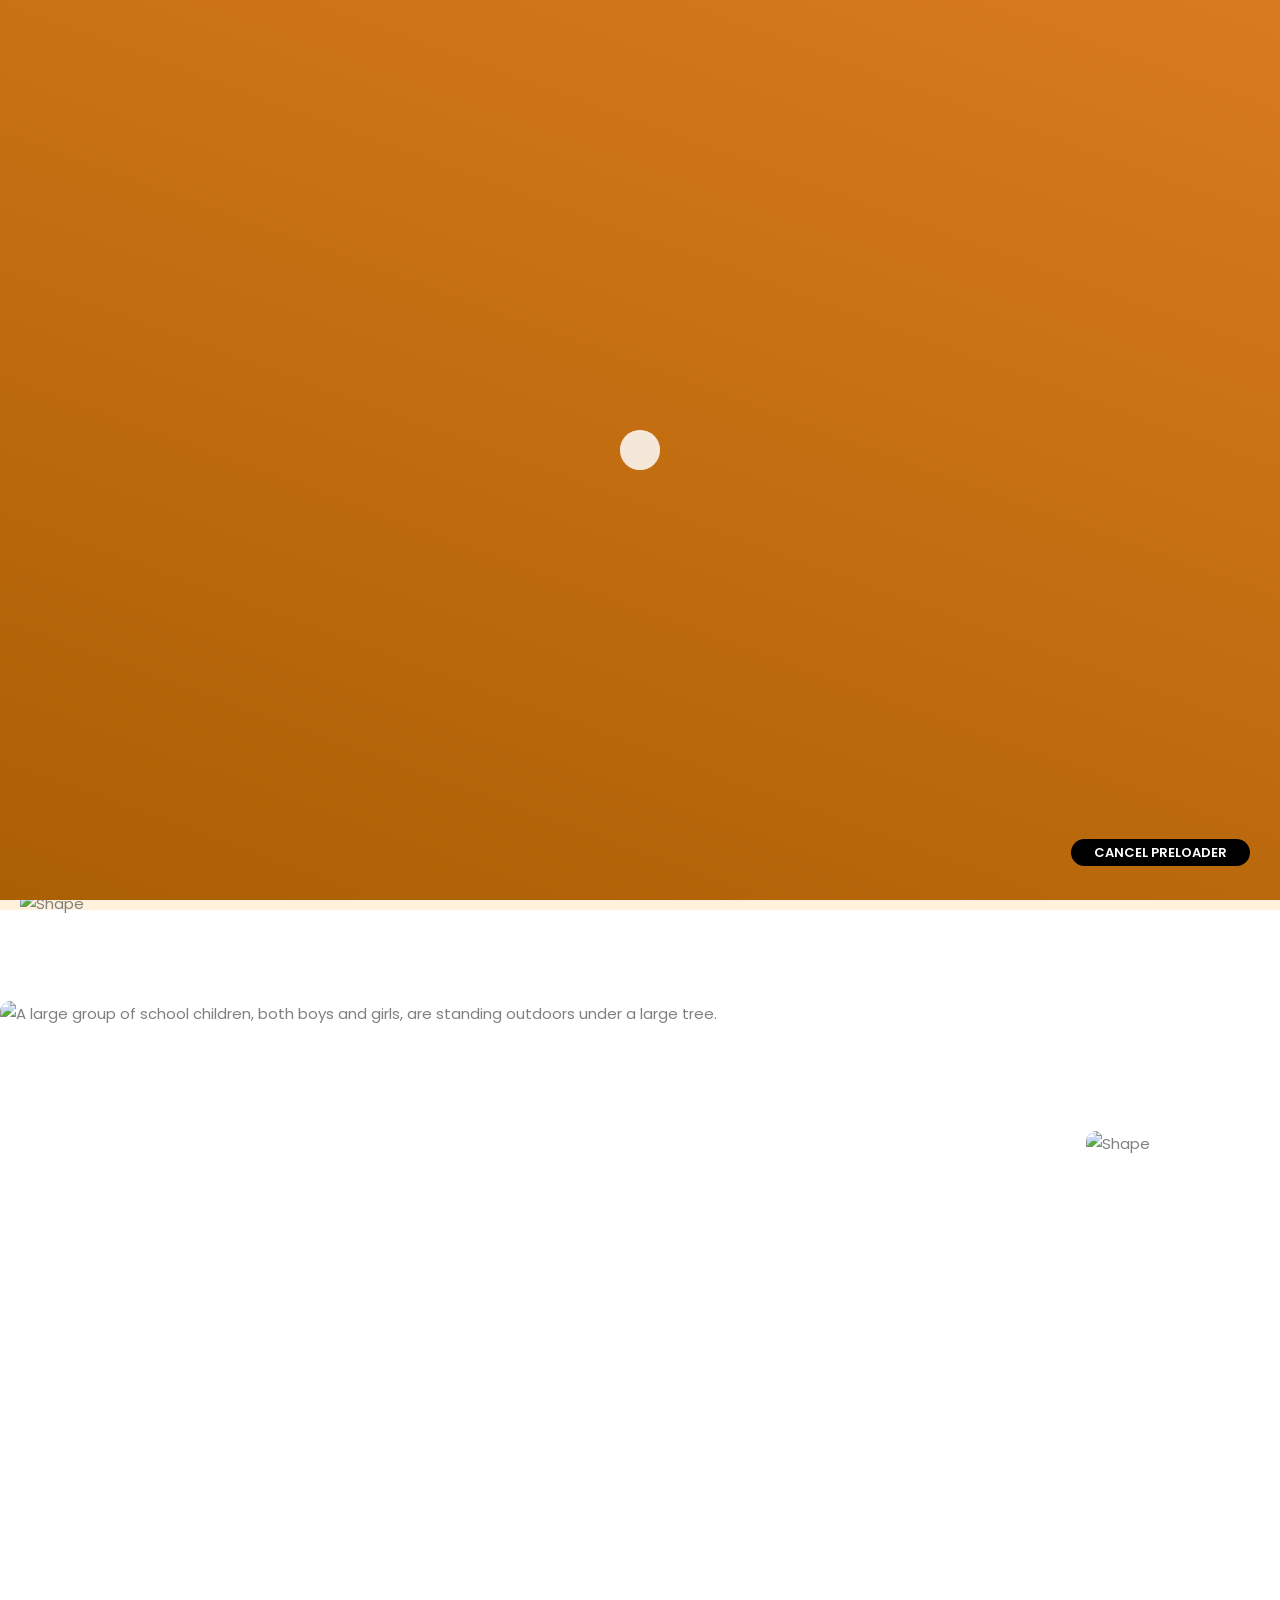
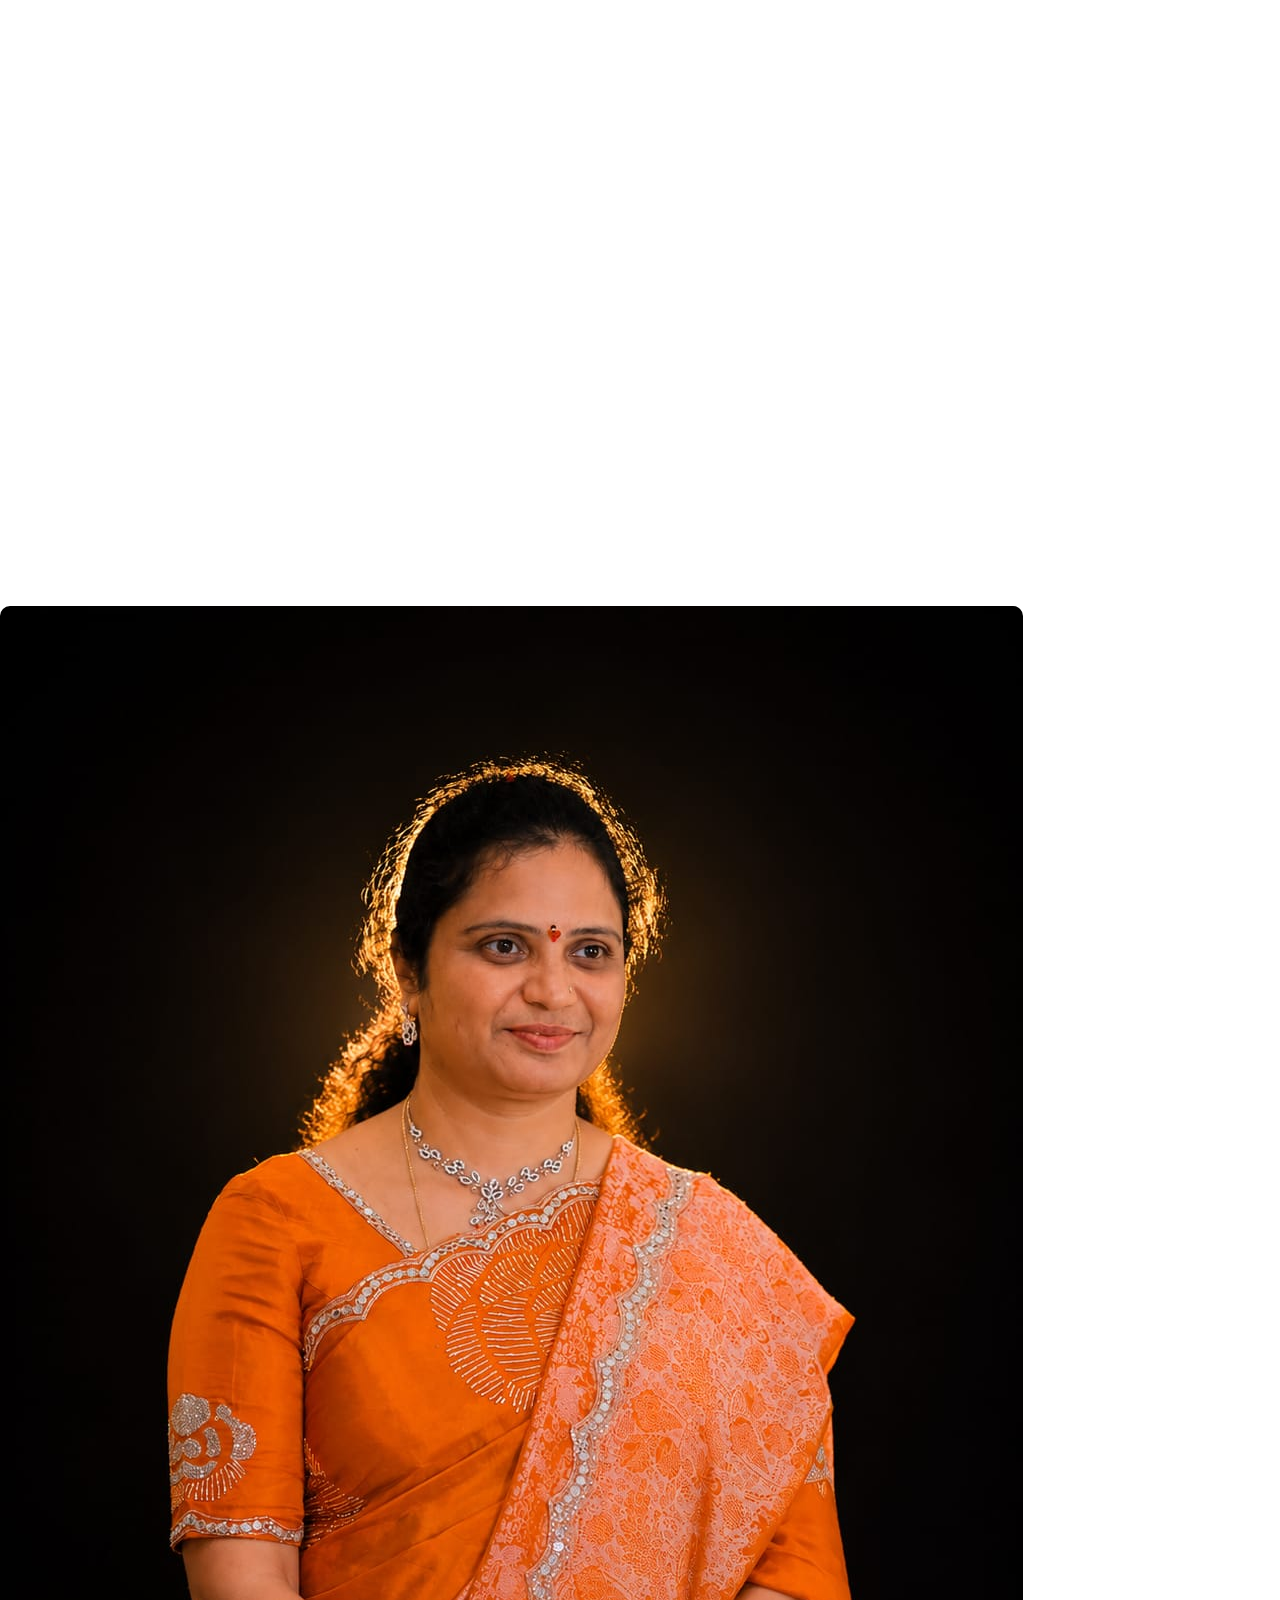
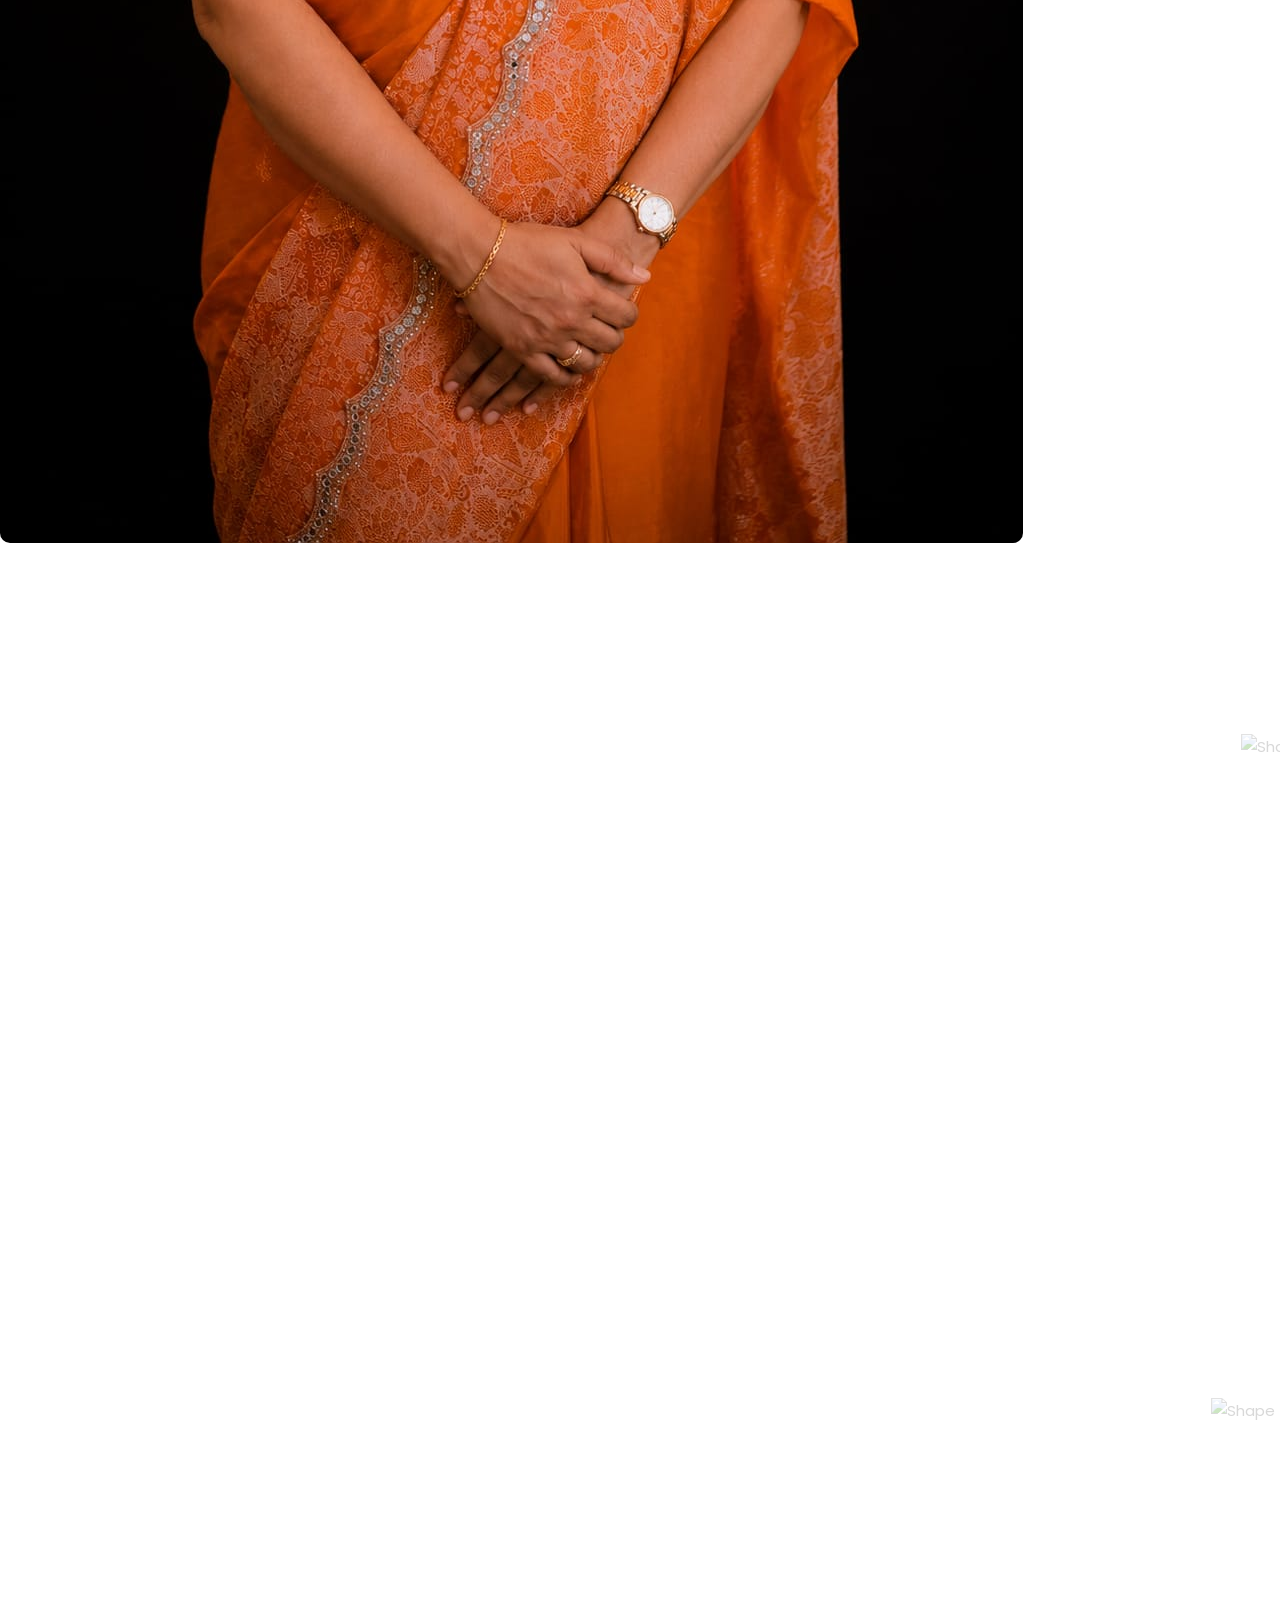
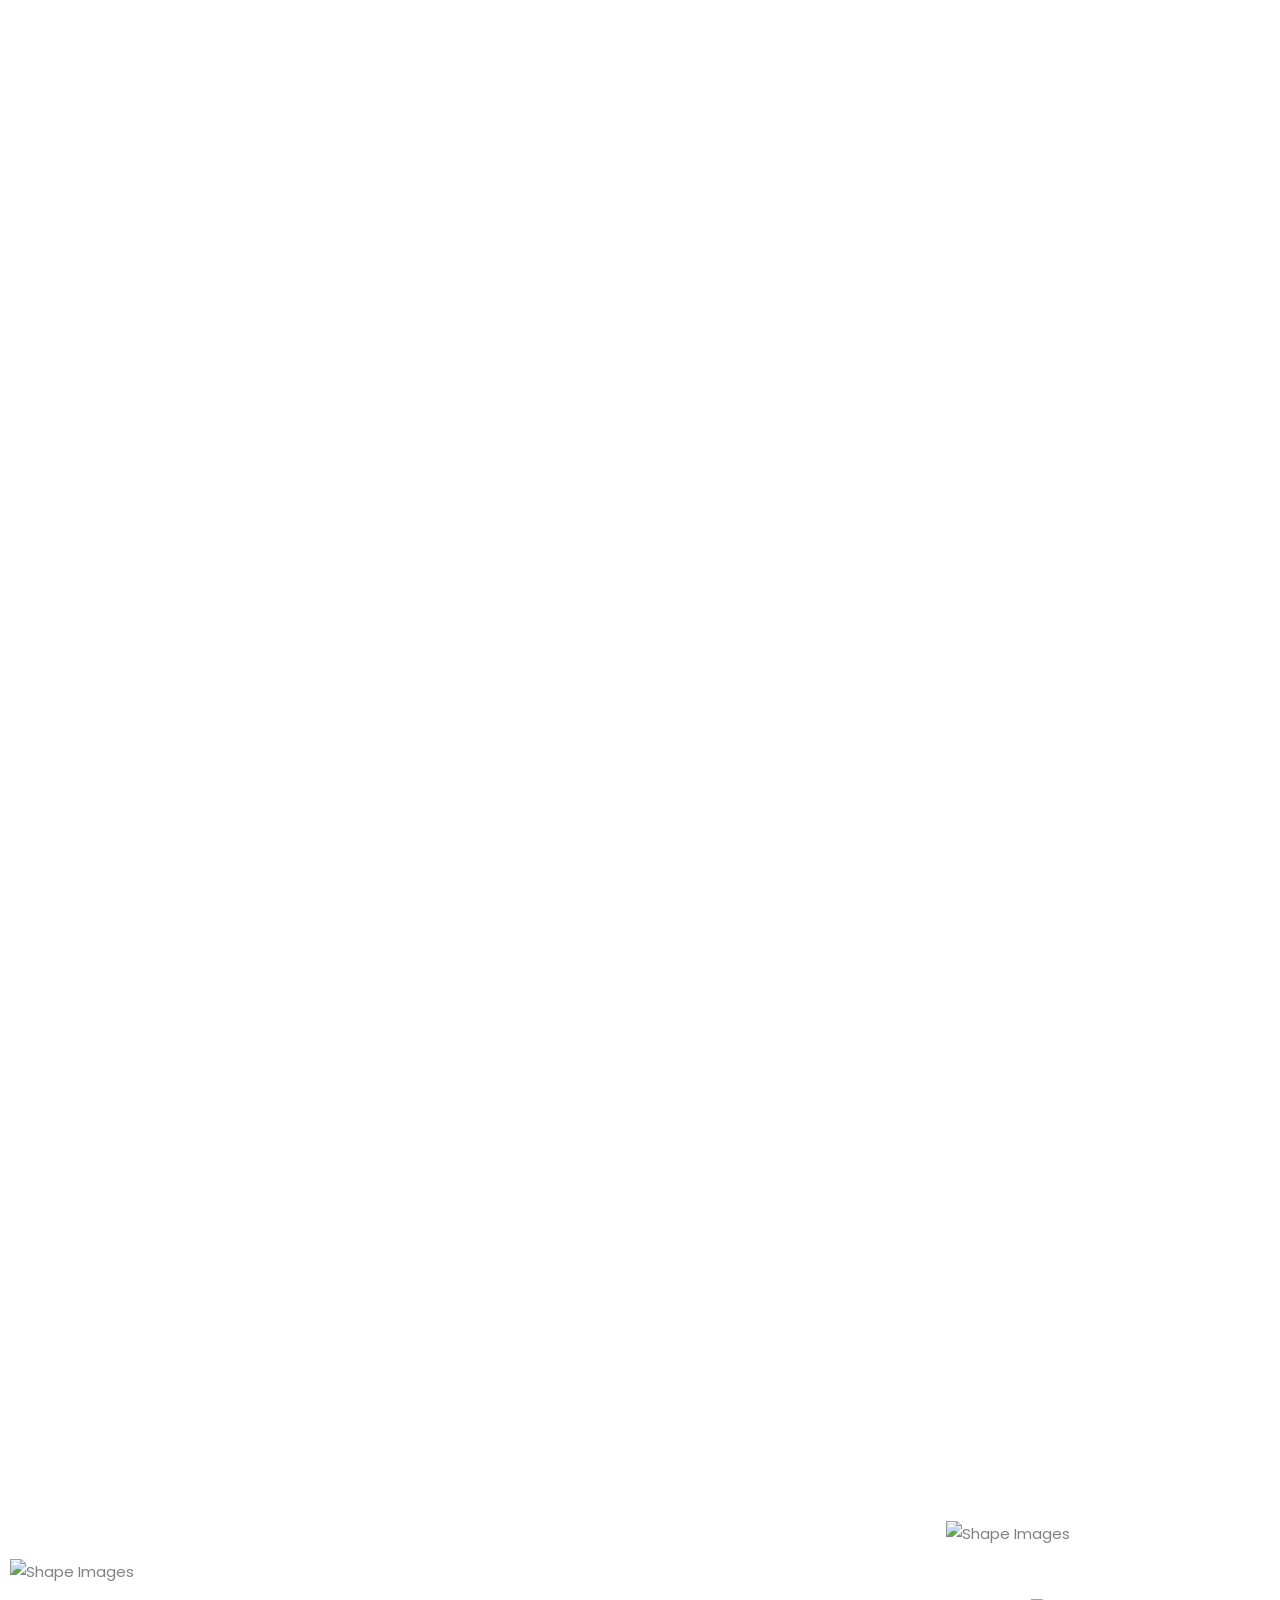
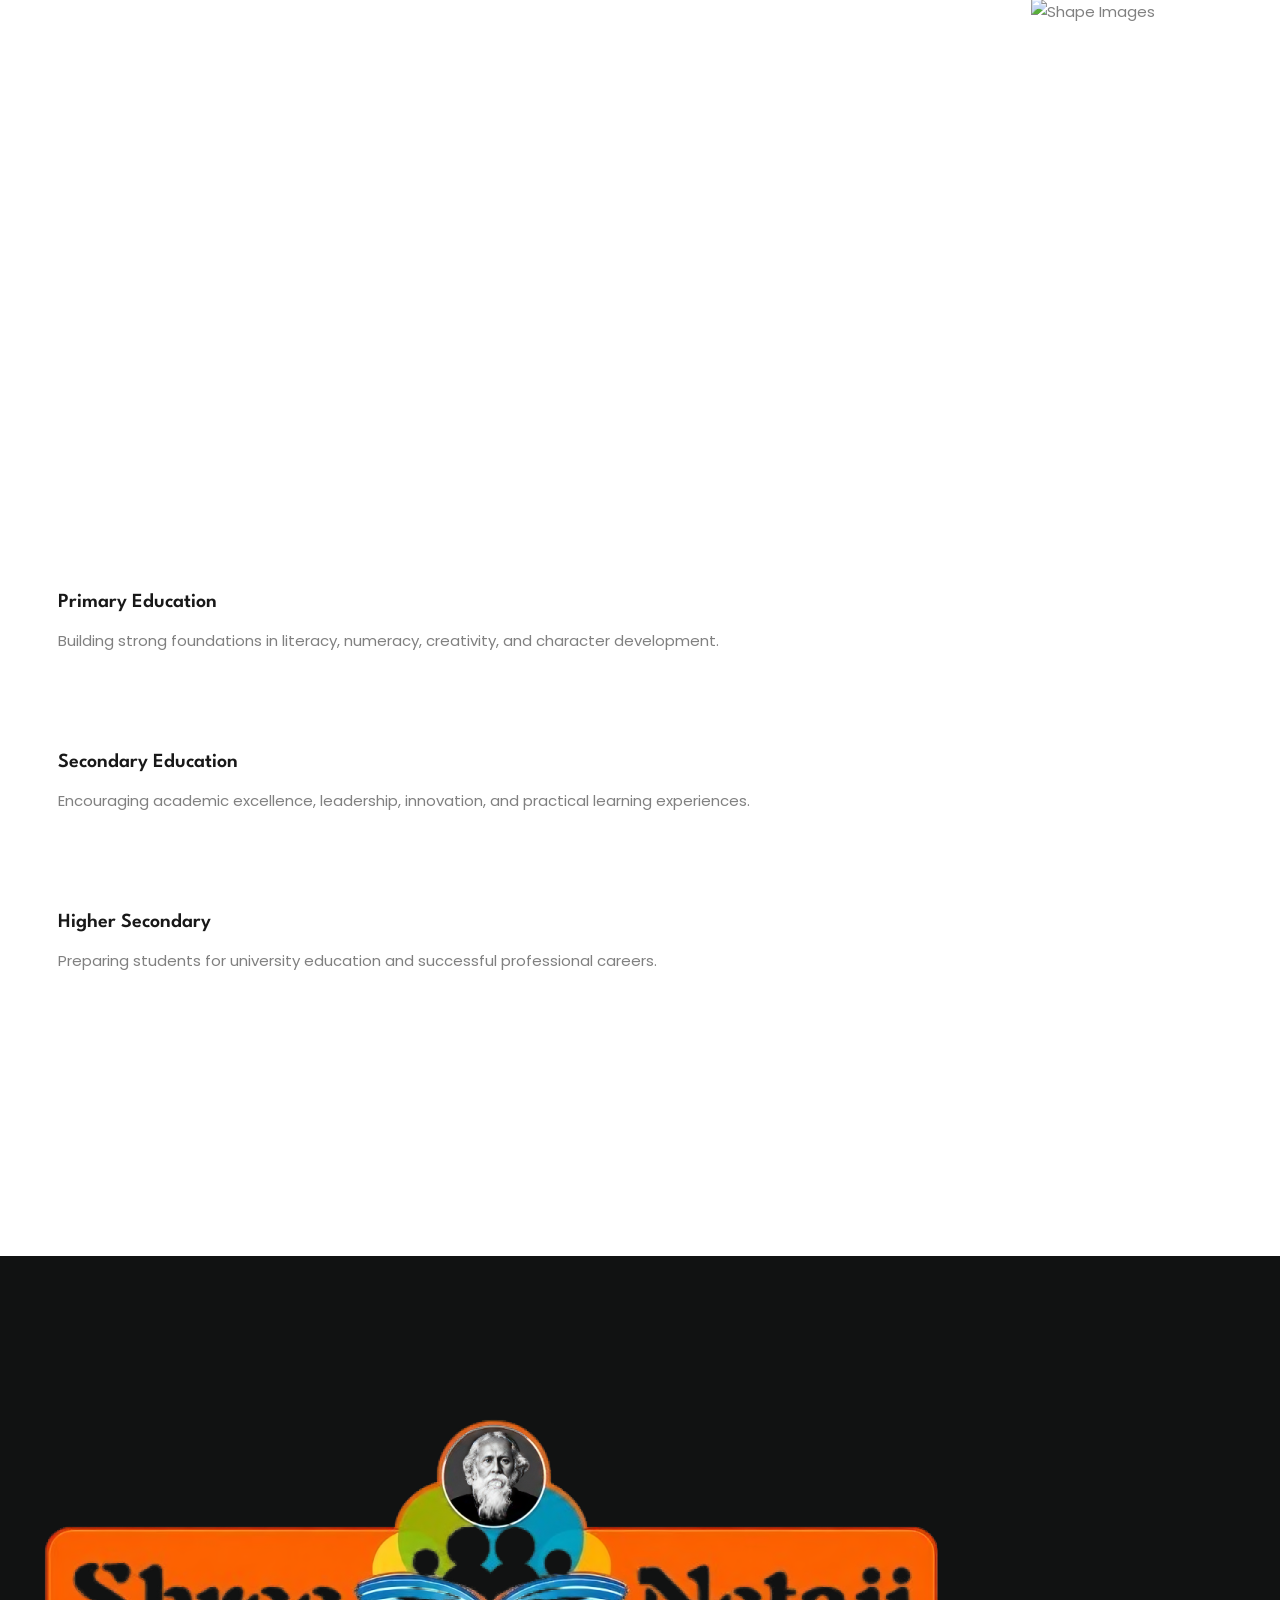
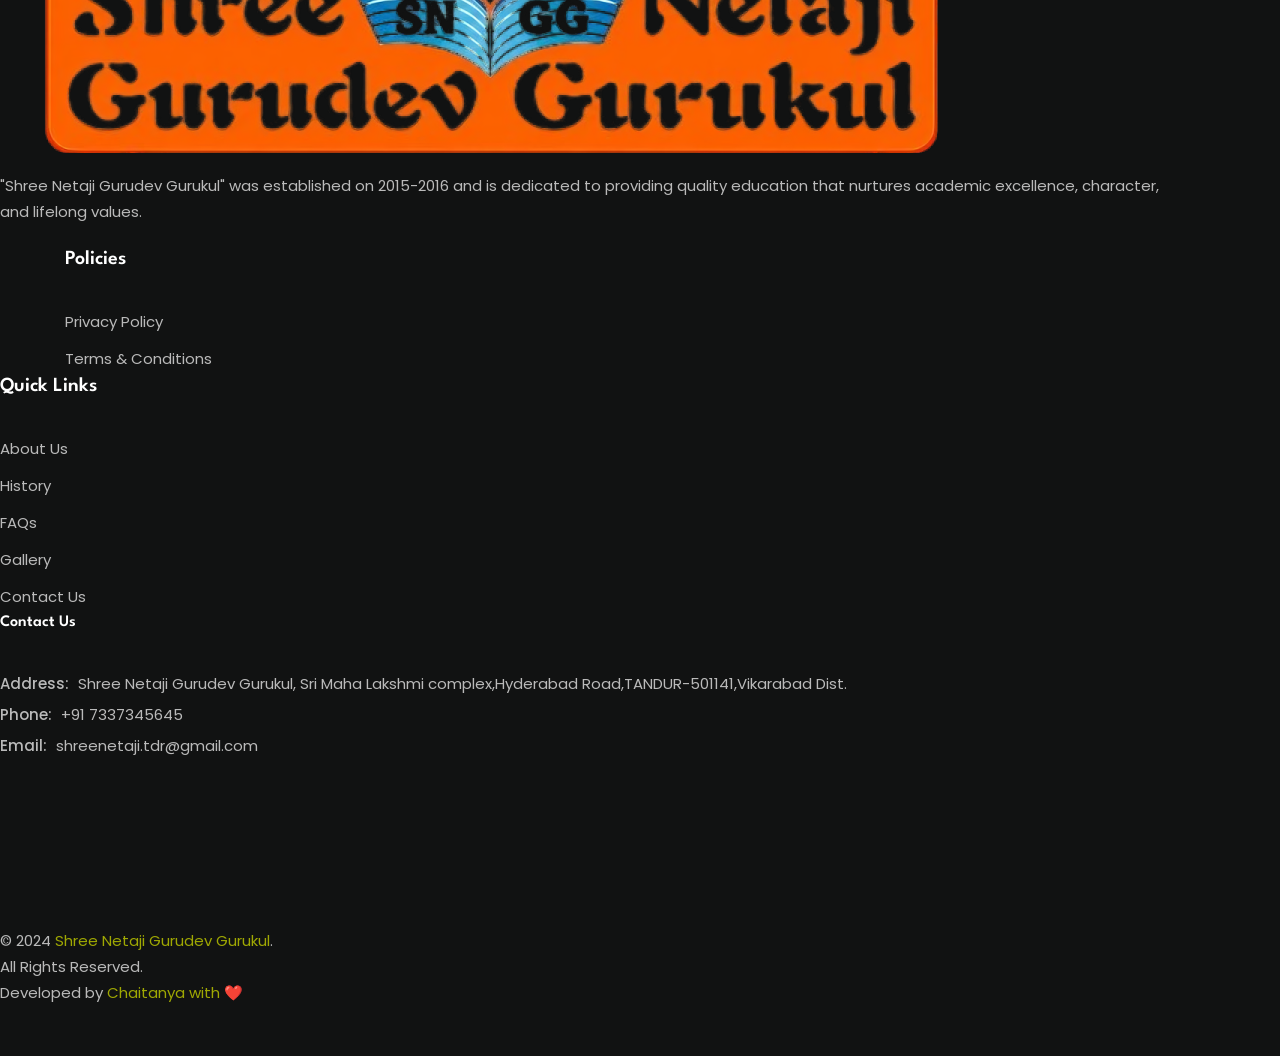
==== commit 2c1df34e: "changes done" ====
--- a/index.html
+++ b/index.html
@@ -169,7 +169,7 @@
                   class="sub-title"
                   data-sal-delay="50"
                   data-sal="slide-up"
-                  data-sal-duration="1000"
+                  data-sal-duration="1000" style="color: white;"
                 >
                   Excellence in Education • Character • Leadership
                 </span>
@@ -178,10 +178,10 @@
                   class="title"
                   data-sal-delay="100"
                   data-sal="slide-up"
-                  data-sal-duration="1000"
+                  data-sal-duration="1000" style="color: white;"
                 >
                   Welcome to
-                  <span class="color-secondary"
+                  <span class="color-secondary" style="color: #cf5204;"
                     >Shree Netaji Gurudev Gurukul</span
                   >
                 </h1>
@@ -190,7 +190,7 @@
                   class="description"
                   data-sal-delay="200"
                   data-sal="slide-up"
-                  data-sal-duration="1000"
+                  data-sal-duration="1000" style="color: white;"
                 >
                   Our nurturing environment empowers students to become
                   responsible, confident, and compassionate individuals ready to
@@ -208,7 +208,7 @@
                     <i class="icon-4"></i>
                   </a>
 
-                  <a href="contact.html" class="edu-btn btn-border">
+                  <a href="contact.html" class="edu-btn btn-border" style="color: white;">
                     Contact Us
                   </a>
                 </div>
@@ -216,7 +216,7 @@
             </div>
           </div>
         </div>
-        <div class="banner-gallery">
+        <!-- <div class="banner-gallery">
           <div
             class="thumbnail thumbnail-1"
             data-sal-delay="500"
@@ -239,7 +239,7 @@
               alt="Shree Netaji Gurudev Gurukul: buildings, students in uniform, marching band, and smiling children."
             />
           </div>
-        </div>
+        </div> -->
         <ul class="shape-group">
           <li
             class="shape-1 scene"
@@ -565,8 +565,8 @@
                 <div class="inner about-school">
                   <p>
                     <strong>Shree Netaji Gurudev Gurukul</strong>, located in
-                    <strong>Tandur, Telangana</strong>, was established in
-                    <strong>2016</strong> with the vision of providing quality
+                    <strong>Tandur, Telangana Vikarabad District, Telangana</strong>, was established in
+                    <strong>2015–2016</strong> with the vision of providing quality
                     education and creating a strong foundation for the students
                     of the region. The school was founded to make modern,
                     value-based education accessible to every child while
@@ -589,7 +589,7 @@
                     Today,
                     <strong>Shree Netaji Gurudev Gurukul</strong> continues to
                     grow as one of the trusted educational institutions in
-                    <strong>Tandur, Telangana</strong>. With the support of
+                    <strong>Tandur, Telangana Vikarabad District, Telangana</strong>. With the support of
                     dedicated faculty, caring parents, and the local community,
                     the school strives to shape confident, responsible, and
                     compassionate individuals who are prepared to excel in
@@ -1027,11 +1027,7 @@
                     </a>
                   </div>
                   <p class="description">
-                    "Shree Netaji Gurudev Gurukul" was established on 20th
-                    November 1899 in a humble coconut-leaf hut and has grown
-                    through a proud history of over 125 years. Today, it stands
-                    as a prestigious National School with more than 700 students
-                    and approximately 65 dedicated teachers.
+                    "Shree Netaji Gurudev Gurukul" was established on 2015-2016 and is dedicated to providing quality education that nurtures academic excellence, character, and lifelong values.
                   </p>
                 </div>
               </div>
@@ -1073,22 +1069,22 @@
                       <ul class="information-list">
                         <li>
                           <span>Address:</span> Shree Netaji Gurudev Gurukul,
-                          Kahaduwa.
+                          Sri Maha Lakshmi complex,Hyderabad Road,TANDUR-501141,Vikarabad  Dist.
                         </li>
                         <li>
                           <span>Phone:</span>
-                          <a href="tel:+94000000000">+94 00 000 0000</a>
+                          <a href="tel:+91 7337345645">+91 7337345645</a>
                         </li>
                         <li>
                           <span>Email:</span>
-                          <a href="mailto:kahaduwanationalschool@gmail.com"
-                            >kahaduwanationalschool@gmail.com</a
+                          <a href="mailto:shreenetaji.tdr@gmail.com"
+                            >shreenetaji.tdr@gmail.com</a
                           >
                         </li>
                       </ul>
                     </div>
 
-                    <ul class="social-share icon-transparent">
+                    <!-- <ul class="social-share icon-transparent">
                       <li>
                         <a
                           href="https://www.facebook.com/KahaduwaNationalSchool"
@@ -1106,7 +1102,7 @@
                           ><i class="icon-twitter"></i
                         ></a>
                       </li>
-                    </ul>
+                    </ul> -->
                   </div>
                 </div>
               </div>
@@ -1121,12 +1117,18 @@
                 <div class="inner text-center">
                   <p>
                     &copy; 2024
-                    <a href="" target="_blank">Shree Netaji Gurudev Gurukul</a>.
+                    <a
+                      href=""
+                      target="_blank"
+                      >Shree Netaji Gurudev Gurukul</a
+                    >.
                   </p>
                   <p>All Rights Reserved.</p>
                   <p>
                     Developed by
-                    <a href="https://chaitanya-port.vercel.app/" target="_blank"
+                    <a
+                      href="https://chaitanya-port.vercel.app/"
+                      target="_blank"
                       >Chaitanya with ❤️</a
                     >
                   </p>
--- a/assets/css/app.css
+++ b/assets/css/app.css
@@ -72,7 +72,7 @@
 @import url("https://fonts.googleapis.com/css2?family=Poppins:wght@400;500;600;700&family=Spartan:wght@400;500;600;700;800&display=swap");
 
 :root {
-    --color-primary: #1ab69d;
+    --color-primary: #9fa803;
     --color-secondary: #ee4a62;
     --color-textSecondary: #ff5b5c;
     --color-tertiary: #f8b81f;
@@ -82,7 +82,7 @@
     --color-border: #e5e5e5;
     --dark-color-border: #282f3a;
     --color-body: #808080;
-    --gradient-primary: linear-gradient(-90deg, #31b978 0%, #1ab69d 100%);
+    --gradient-primary: linear-gradient(-90deg, #31b978 0%, #9fa803 100%);
     --bg-color: #EAF0F2;
     --dark-bg-color: #020b17;
     --cta-color-bg: #F0F4F5;
@@ -100,7 +100,7 @@
     --color-lighten03: #f5f1eb;
     --color-lighten04: #f7f5f2;
     --color-extra01: #0ecd73;
-    --color-extra02: #8e56ff;
+    --color-extra02: #0093b6;
     --color-extra03: #f92596;
     --color-extra04: #5866eb;
     --color-extra05: #f8941f;
@@ -180,7 +180,7 @@
 }
 
 .highlight a {
-    color: #1ab69d !important;
+    color: #9fa803 !important;
 }
 
 .map-container {
@@ -198,6 +198,7 @@
     width: 100%;
     height: 70%;
     border: 0;
+    border-radius: 35px;
 }
   
 @media (max-width: 1200px) {
@@ -932,8 +933,8 @@
     width: 100%;
     z-index: 99999999999999;
     overflow: hidden;
-    background-image: -webkit-linear-gradient(70deg, #31b978 0%, #1ab69d 100%);
-    background-image: linear-gradient(20deg, #31b978 0%, #1ab69d 100%);
+    background-image: -webkit-linear-gradient(70deg, #ab5f03 0%, #d87b1e 100%);
+    background-image: linear-gradient(20deg, #ab5f03 0%, #d87b1e 100%);
     -webkit-transition: all 1.5s ease-out;
     transition: all 1.5s ease-out;
 }
@@ -3693,8 +3694,8 @@
     content: "";
     height: 100%;
     width: 0;
-    background: -webkit-linear-gradient(right, #31b978 0%, #1ab69d 100%);
-    background: linear-gradient(-90deg, #31b978 0%, #1ab69d 100%);
+    background: -webkit-linear-gradient(right, #31b978 0%, #9fa803 100%);
+    background: linear-gradient(-90deg, #31b978 0%, #9fa803 100%);
     border-radius: 5px;
     position: absolute;
     top: 0;
@@ -3851,13 +3852,13 @@
 }
 
 .btn-gradient {
-    background: -webkit-linear-gradient(right, #31b978 0%, #1ab69d 100%) !important;
-    background: linear-gradient(-90deg, #31b978 0%, #1ab69d 100%) !important;
+    background: -webkit-linear-gradient(right, #31b978 0%, #9fa803 100%) !important;
+    background: linear-gradient(-90deg, #31b978 0%, #9fa803 100%) !important;
 }
 
 .btn-gradient::after {
-    background: -webkit-linear-gradient(right, #1ab69d 0%, #31b978 100%) !important;
-    background: linear-gradient(-90deg, #1ab69d 0%, #31b978 100%) !important;
+    background: -webkit-linear-gradient(right, #9fa803 0%, #31b978 100%) !important;
+    background: linear-gradient(-90deg, #9fa803 0%, #31b978 100%) !important;
 }
 
 .wishlist-btn {
@@ -5151,8 +5152,8 @@
     line-height: 1;
     margin-bottom: 5px;
     background: #31B978;
-    background: -webkit-linear-gradient(right, #31B978 0%, #1AB69D 76%);
-    background: linear-gradient(to left, #31B978 0%, #1AB69D 76%);
+    background: -webkit-linear-gradient(right, #31B978 0%, #9fa803 76%);
+    background: linear-gradient(to left, #31B978 0%, #9fa803 76%);
     -webkit-background-clip: text;
     -webkit-text-fill-color: transparent;
 }
@@ -5173,8 +5174,8 @@
     font-size: 16px;
     font-weight: 700;
     background: #31B978;
-    background: -webkit-linear-gradient(right, #31B978 0%, #1AB69D 76%);
-    background: linear-gradient(to left, #31B978 0%, #1AB69D 76%);
+    background: -webkit-linear-gradient(right, #31B978 0%, #9fa803 76%);
+    background: linear-gradient(to left, #31B978 0%, #9fa803 76%);
     -webkit-background-clip: text;
     -webkit-text-fill-color: transparent;
 }
@@ -7853,7 +7854,7 @@
 }
 
 .categorie-grid.color-primary-style:hover {
-    background-color: #1ab69d;
+    background-color: #9fa803;
 }
 
 .categorie-grid.color-primary-style:hover .icon,
@@ -13626,7 +13627,7 @@
 }
 
 .features-box.color-primary-style:hover .icon {
-    background-color: #1ab69d;
+    background-color: #9fa803;
     color: var(--color-white);
 }
 
@@ -13968,8 +13969,8 @@
 }
 
 .features-area-2 {
-    background: -webkit-linear-gradient(right, #31b978 0%, #1ab69d 100%);
-    background: linear-gradient(-90deg, #31b978 0%, #1ab69d 100%);
+    background: -webkit-linear-gradient(right, #31b978 0%, #9fa803 100%);
+    background: linear-gradient(-90deg, #31b978 0%, #9fa803 100%);
 }
 
 .features-area-3 .features-grid-wrap {
@@ -14046,8 +14047,8 @@
 }
 
 .edu-gallery-grid .thumbnail::before {
-    background: -webkit-linear-gradient(235deg, #31b978 0%, #1ab69d 100%);
-    background: linear-gradient(-145deg, #31b978 0%, #1ab69d 100%);
+    background: -webkit-linear-gradient(235deg, #31b978 0%, #9fa803 100%);
+    background: linear-gradient(-145deg, #31b978 0%, #9fa803 100%);
     border-radius: 5px;
     position: absolute;
     content: "";
@@ -14357,8 +14358,8 @@
 .hero-banner.presentation-hero-style .banner-content .subtitle {
     letter-spacing: 1px;
     background: #31B978;
-    background: -webkit-linear-gradient(right, #31B978 0%, #1AB69D 76%);
-    background: linear-gradient(to left, #31B978 0%, #1AB69D 76%);
+    background: -webkit-linear-gradient(right, #31B978 0%, #9fa803 76%);
+    background: linear-gradient(to left, #31B978 0%, #9fa803 76%);
     -webkit-background-clip: text;
     -webkit-text-fill-color: transparent;
     margin-bottom: 40px;
@@ -15876,19 +15877,33 @@
 
 .hero-banner.hero-style-7 {
     min-height: 820px;
-    -webkit-box-orient: vertical;
-    -webkit-box-direction: normal;
-    -webkit-flex-direction: column;
-    -ms-flex-direction: column;
+    display: flex;
     flex-direction: column;
+    justify-content: center;
     position: relative;
-    -webkit-box-pack: center;
-    -webkit-justify-content: center;
-    -ms-flex-pack: center;
-    justify-content: center;
-    background: -webkit-linear-gradient(right, rgba(189, 91, 0, 0.2) 0%, rgba(26, 182, 157, 0.2) 100%);
-    background: linear-gradient(-90deg, rgba(255, 89, 0, 0.2) 0%, rgba(255, 90, 1, 0.2) 100%);
     overflow: hidden;
+
+    background-image: url("../images/bg/school.jpeg");
+    background-size: cover;
+    background-position: center;
+    background-repeat: no-repeat;
+
+    z-index: 1;
+}
+
+/* Light Orange Transparent Overlay */
+.hero-banner.hero-style-7::before {
+    content: "";
+    position: absolute;
+    inset: 0;
+background: rgba(255, 183, 77, 0.20);
+    z-index: 0;
+}
+
+/* Keep all content above the overlay */
+.hero-banner.hero-style-7 > * {
+    position: relative;
+    z-index: 1;
 }
 
 @media only screen and (min-width: 768px) and (max-width: 991px) {
@@ -16002,7 +16017,7 @@
 }
 
 .hero-banner.hero-style-7 .banner-content .features-box.color-primary-style .icon {
-    background-color: #1ab69d;
+    background-color: #9fa803;
 }
 
 .hero-banner.hero-style-7 .banner-gallery {
@@ -20089,7 +20104,7 @@
 }
 
 .swiper-pagination .swiper-pagination-bullet.swiper-pagination-bullet-active {
-    background-color: #1ab69d;
+    background-color: #9fa803;
 }
 
 .testimonial-area-6 {
@@ -21208,7 +21223,7 @@
 }
 
 .why-choose-box-2.features-box.color-primary-style .icon {
-    background-color: #1ab69d;
+    background-color: #9fa803;
 }
 
 .why-choose-box-2.features-box.color-secondary-style .icon {
@@ -21249,7 +21264,7 @@
 }
 
 .why-choose-box-3.features-box.color-primary-style .icon {
-    background-color: #1ab69d;
+    background-color: #9fa803;
 }
 
 .why-choose-box-3.features-box.color-secondary-style .icon {
@@ -22565,11 +22580,11 @@
 
 .categorie-area-5 .categorie-grid.color-primary .icon {
     background-color: rgba(26, 182, 157, 0.07);
-    color: #1ab69d;
+    color: #9fa803;
 }
 
 .categorie-area-5 .categorie-grid.color-primary:hover .icon {
-    background-color: #1ab69d;
+    background-color: #9fa803;
     color: var(--color-white);
 }
 
@@ -23979,7 +23994,7 @@
 .photography-about-style .View_All_Courses {
     font-size: 15px;
     font-family: "Spartan";
-    color: #1ab69d;
+    color: #9fa803;
     line-height: 2;
     text-align: left;
     position: absolute;
@@ -24264,11 +24279,11 @@
 
 .categorie-area-6 .categorie-grid.color-primary .icon {
     background-color: rgba(26, 182, 157, 0.07);
-    color: #1ab69d;
+    color: #9fa803;
 }
 
 .categorie-area-6 .categorie-grid.color-primary:hover .icon {
-    background-color: #1ab69d;
+    background-color: #9fa803;
     color: var(--color-white);
 }
 
@@ -32867,8 +32882,8 @@
 }
 
 html[dir="rtl"] .course-area-8 .edu-course.course-style-4::after {
-    background: -webkit-linear-gradient(left, #31b978 0%, #1ab69d 100%);
-    background: linear-gradient(-270deg, #31b978 0%, #1ab69d 100%);
+    background: -webkit-linear-gradient(left, #31b978 0%, #9fa803 100%);
+    background: linear-gradient(-270deg, #31b978 0%, #9fa803 100%);
 }
 
 html[dir="rtl"] .course-area-8 .course-style-4 .thumbnail .time-top {
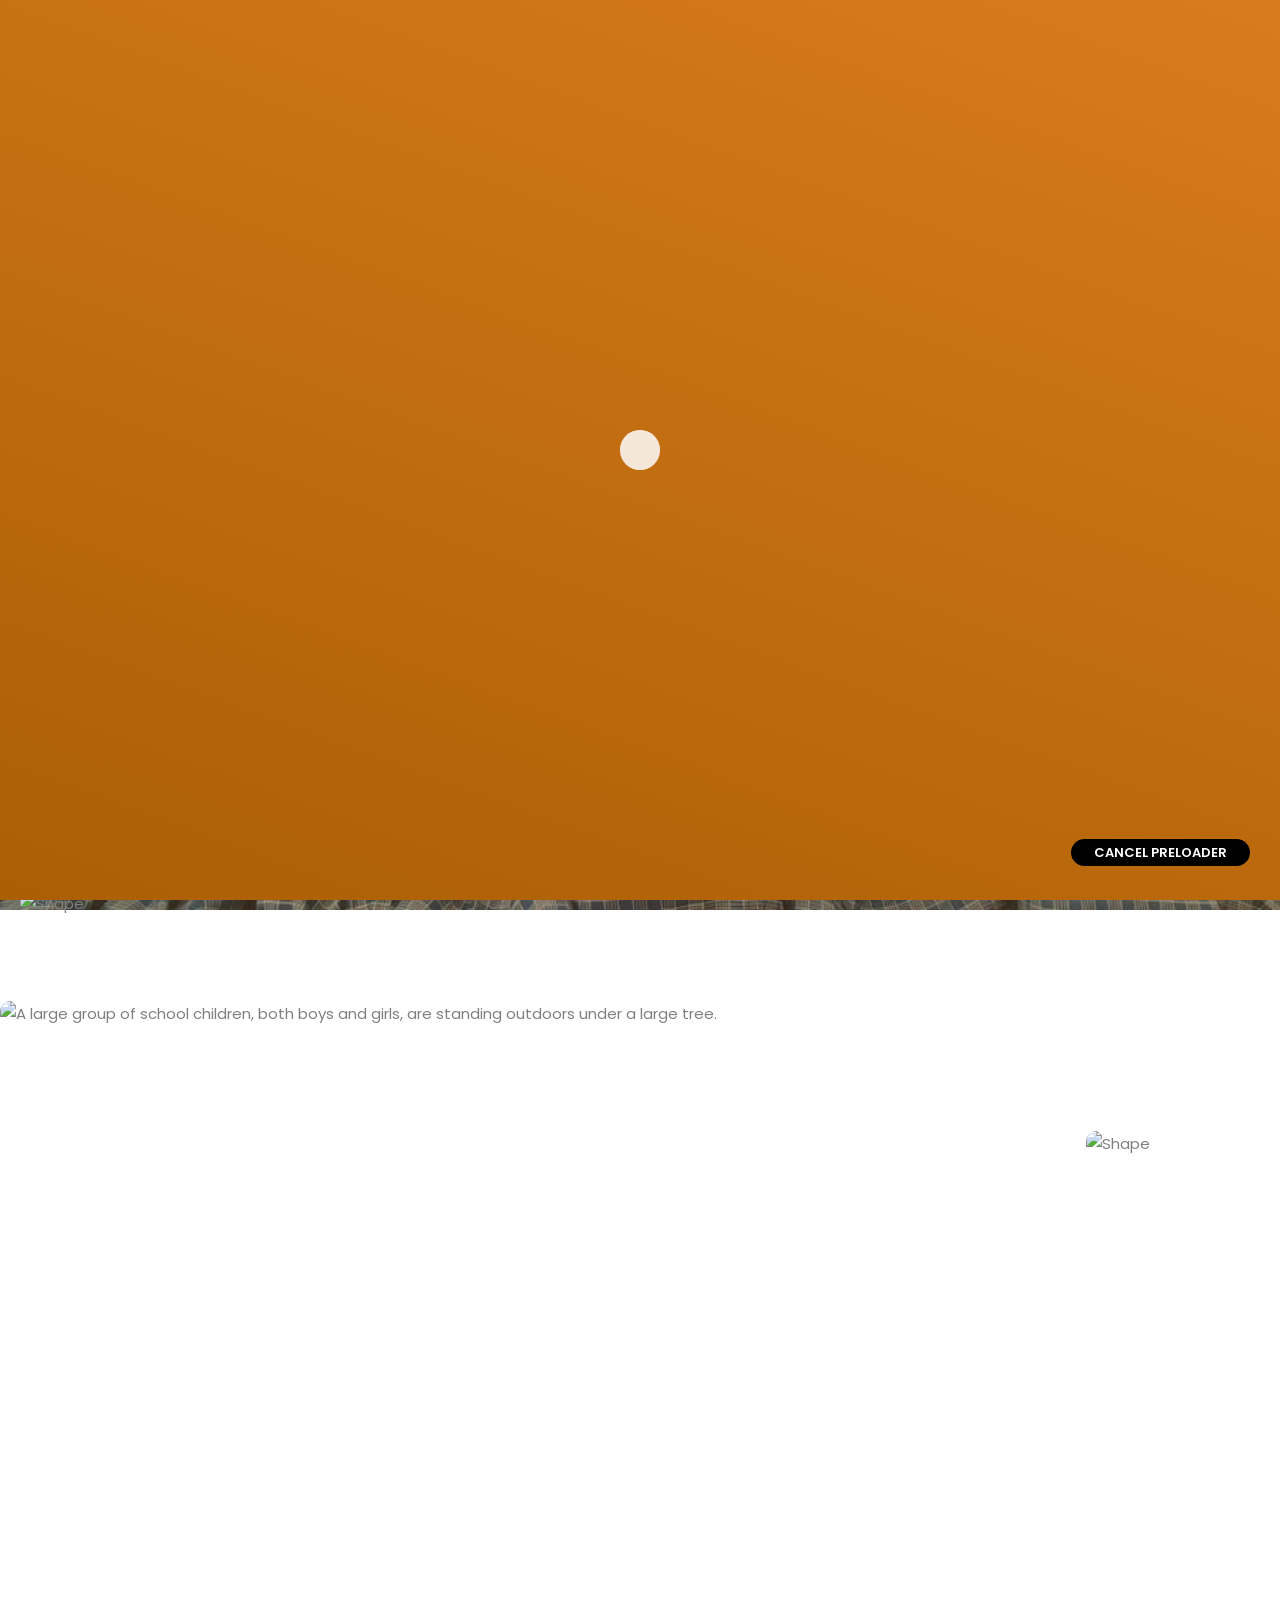
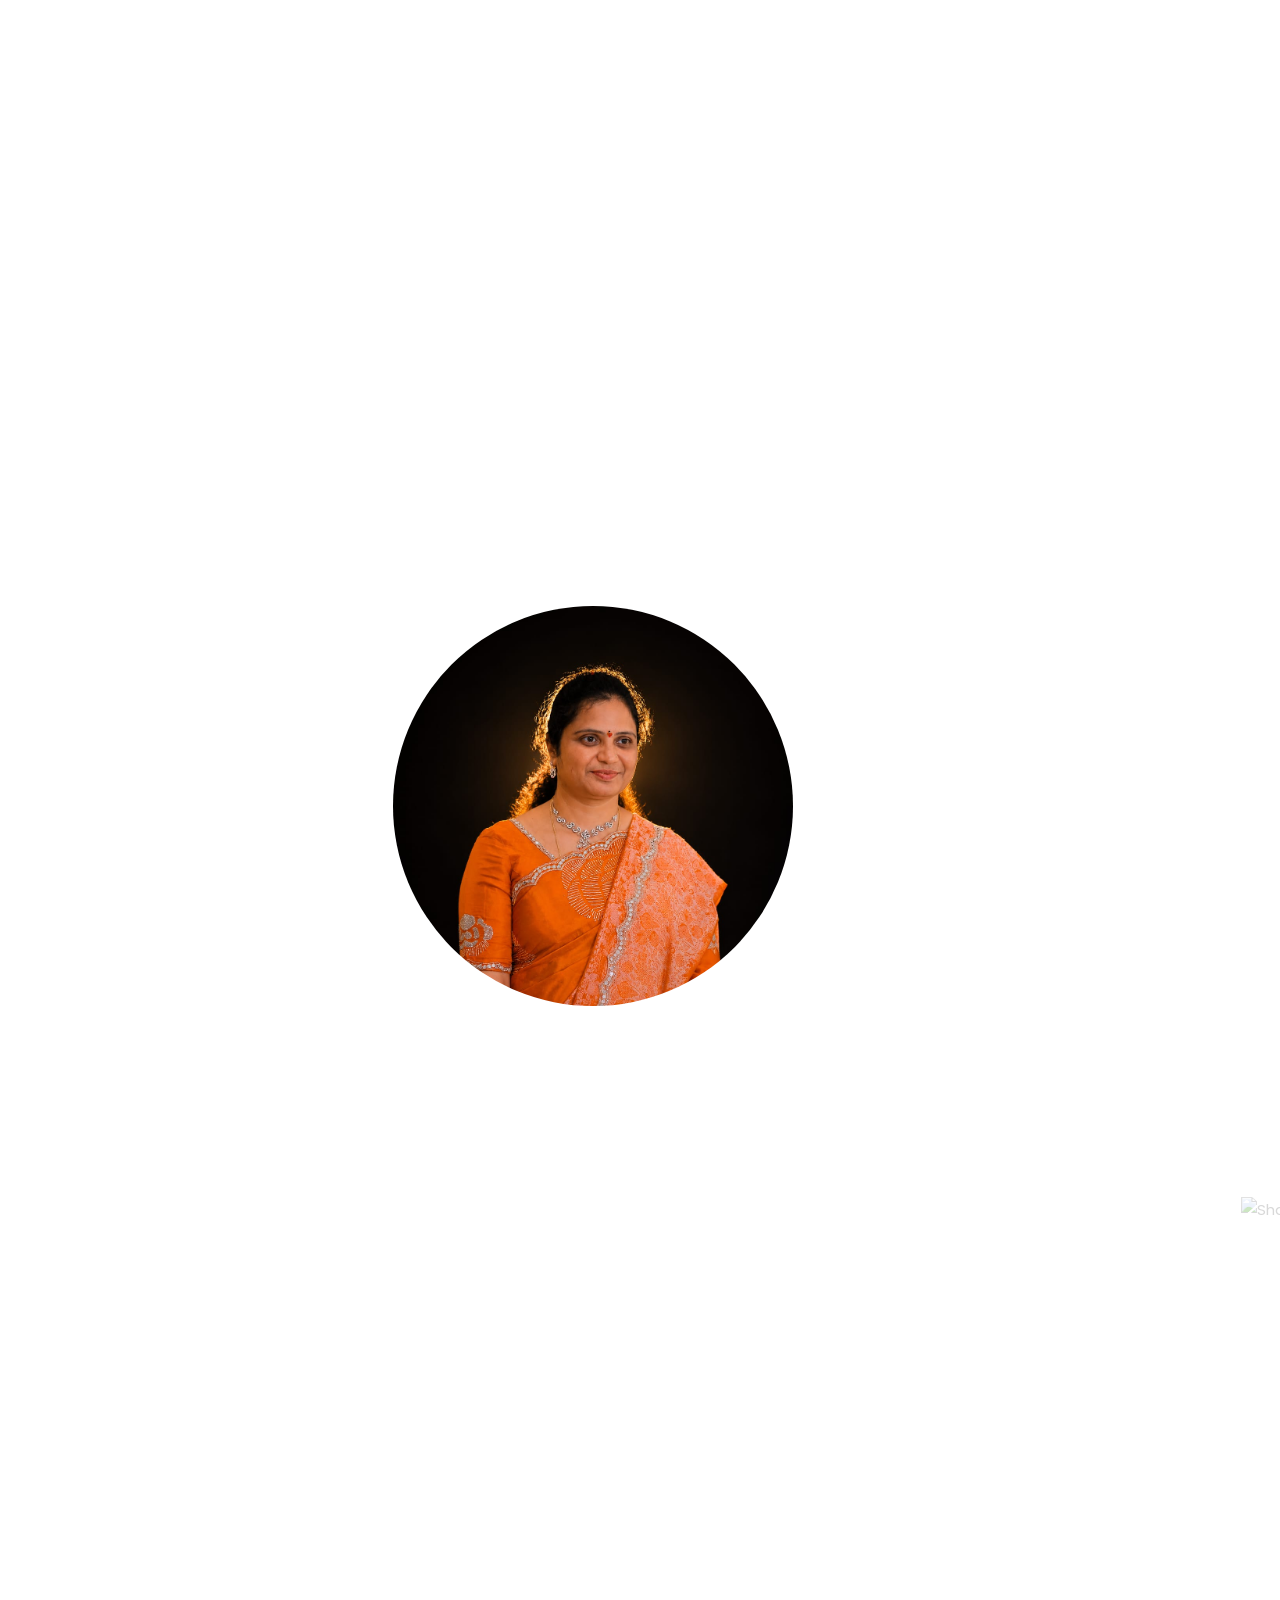
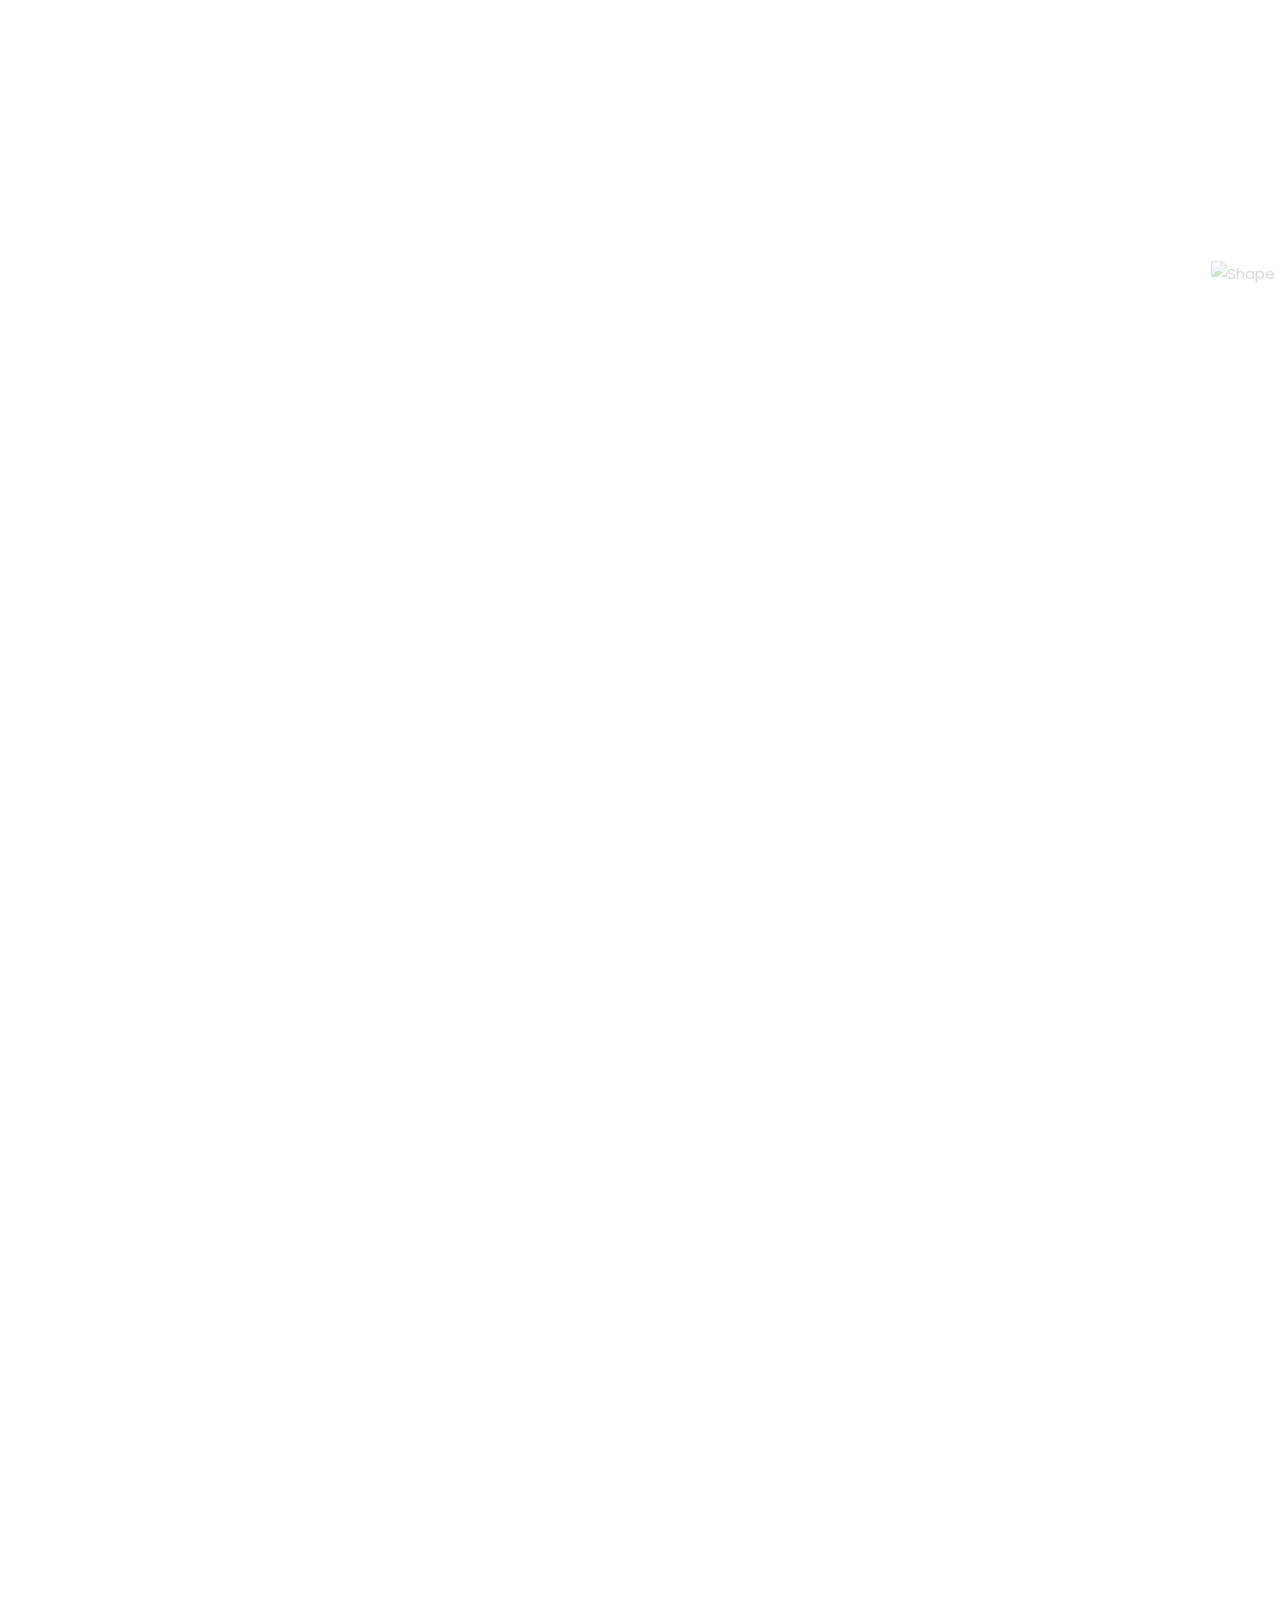
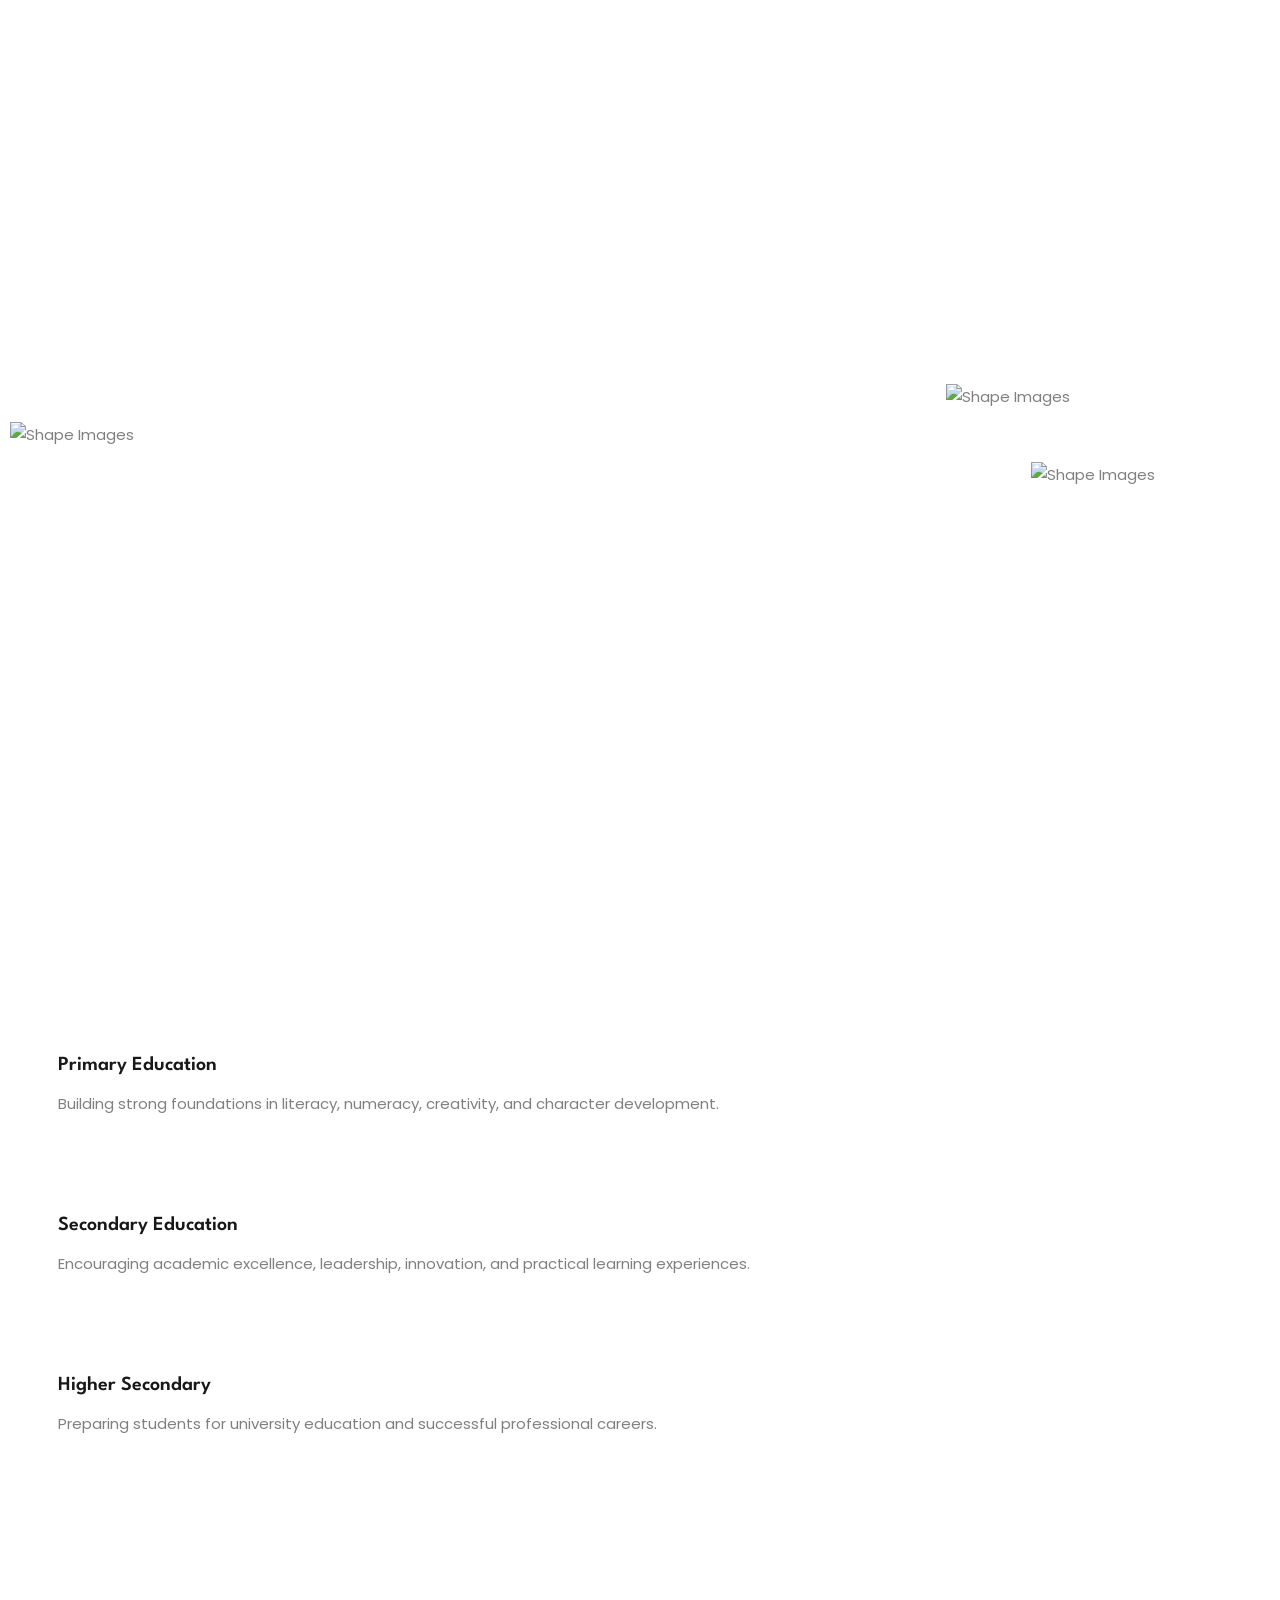
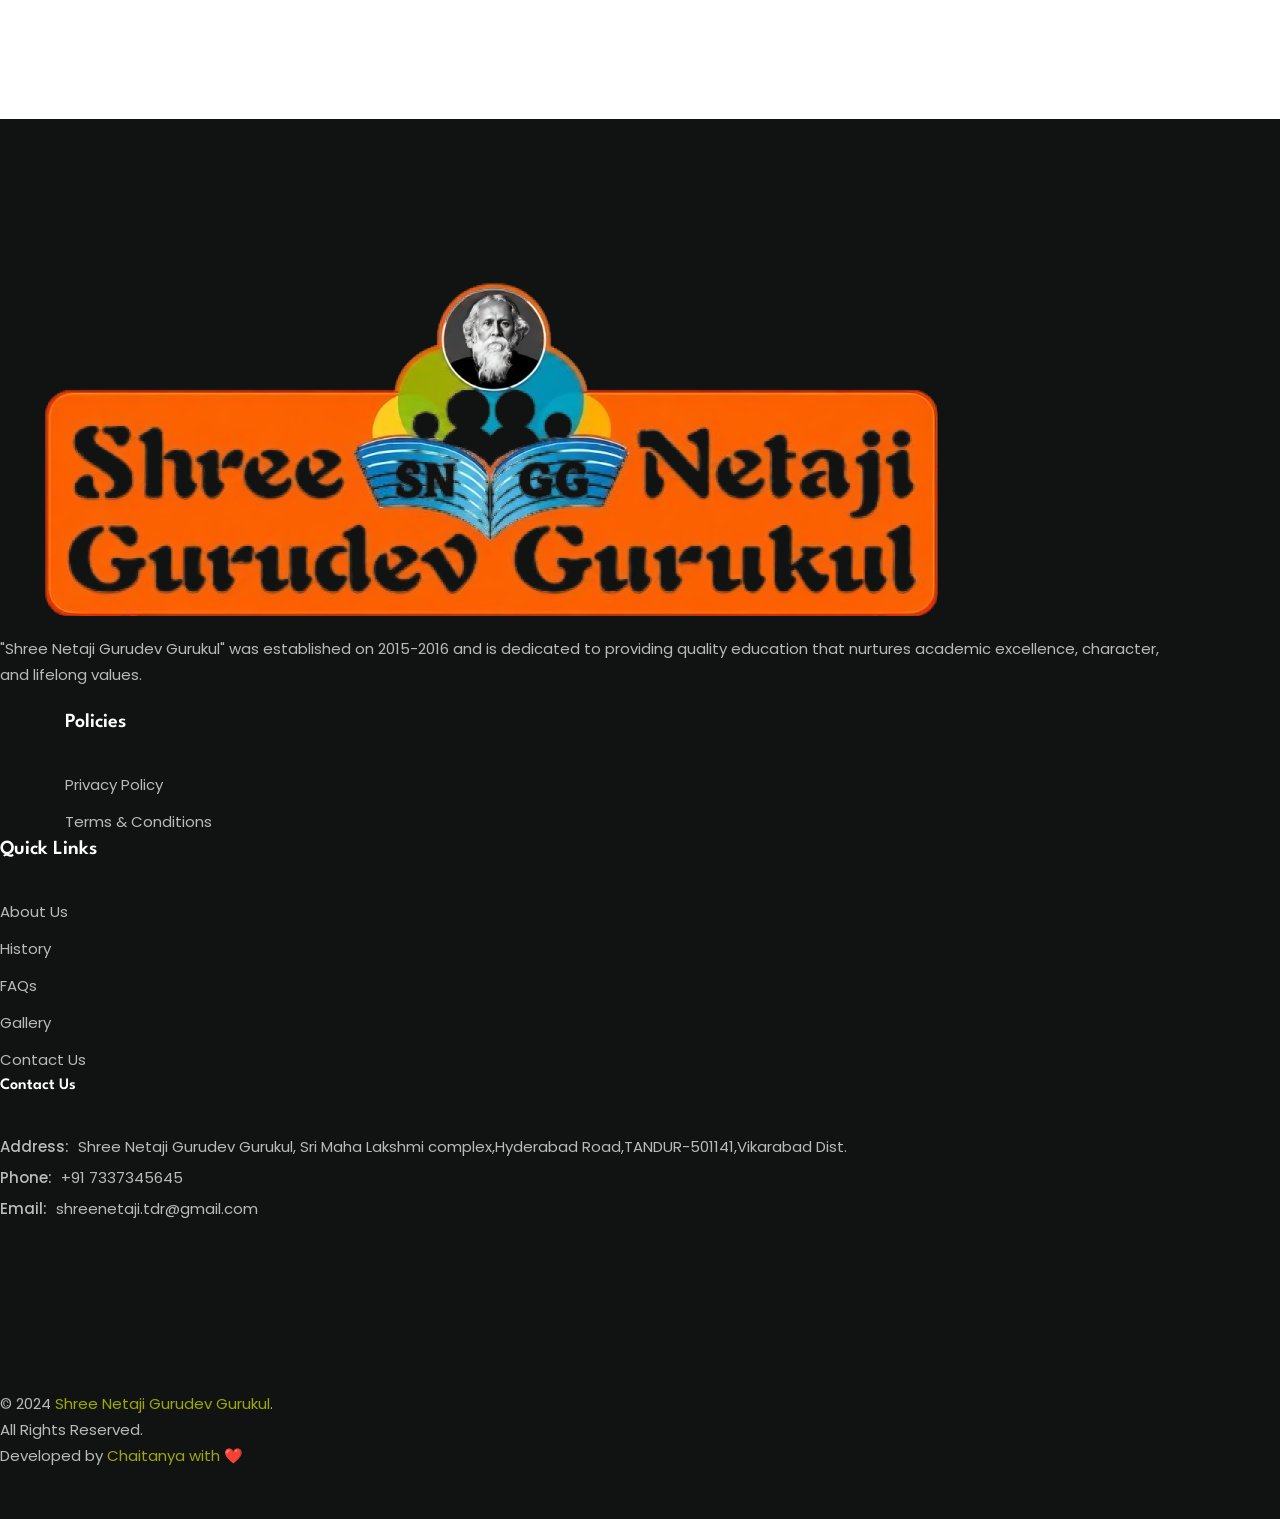
==== commit 2ce0ee5a: "changes hero" ====
--- a/index.html
+++ b/index.html
@@ -160,62 +160,176 @@
         </div>
       </header>
 
-      <div class="hero-banner hero-style-7">
-        <div class="container">
-          <div class="row justify-content-center">
-            <div class="col-lg-8">
-              <div class="banner-content">
-                <span
-                  class="sub-title"
-                  data-sal-delay="50"
-                  data-sal="slide-up"
-                  data-sal-duration="1000" style="color: white;"
+     <section class="hero-banner hero-style-7">
+
+    <!-- FULL SCREEN BACKGROUND -->
+    <div class="hero-background">
+        <div class="hero-bg-image active"></div>
+        <div class="hero-bg-image"></div>
+    </div>
+
+    <!-- CONTENT -->
+    <div class="container">
+        <div class="banner-content">
+
+            <h1
+                class="title"
+                data-sal-delay="100"
+                data-sal="slide-up"
+                data-sal-duration="1000"
+                style="color: white;"
+            >
+                Welcome to
+            </h1>
+
+            <img
+                src="./assets/images/logo/sngg_logo-removebg-preview.png"
+                style="width: 40%; border-radius: 10px; margin-bottom: 30px;"
+                alt="Logo of Shree Netaji Gurudev Gurukul"
+            />
+
+            <div
+                class="banner-btn"
+                data-sal-delay="400"
+                data-sal="slide-up"
+                data-sal-duration="1000"
+            >
+                <a
+                    href="index.html#about"
+                    class="edu-btn btn-curved"
                 >
-                  Excellence in Education • Character • Leadership
-                </span>
-
-                <h1
-                  class="title"
-                  data-sal-delay="100"
-                  data-sal="slide-up"
-                  data-sal-duration="1000" style="color: white;"
-                >
-                  Welcome to
-                  <span class="color-secondary" style="color: #cf5204;"
-                    >Shree Netaji Gurudev Gurukul</span
-                  >
-                </h1>
-
-                <p
-                  class="description"
-                  data-sal-delay="200"
-                  data-sal="slide-up"
-                  data-sal-duration="1000" style="color: white;"
-                >
-                  Our nurturing environment empowers students to become
-                  responsible, confident, and compassionate individuals ready to
-                  contribute positively to society.
-                </p>
-
-                <div
-                  class="banner-btn"
-                  data-sal-delay="400"
-                  data-sal="slide-up"
-                  data-sal-duration="1000"
-                >
-                  <a href="index.html#about" class="edu-btn btn-curved">
                     Explore Our School
                     <i class="icon-4"></i>
-                  </a>
-
-                  <a href="contact.html" class="edu-btn btn-border" style="color: white;">
+                </a>
+
+                <a
+                    href="contact.html"
+                    class="edu-btn btn-border"
+                    style="color: white;"
+                >
                     Contact Us
-                  </a>
-                </div>
-              </div>
-            </div>
-          </div>
+                </a>
+            </div>
+
         </div>
+    </div>
+
+</section>
+          
+
+<script>
+document.addEventListener("DOMContentLoaded", function () {
+
+    const images = [
+        "./assets/images/bg/school.jpeg",
+        "./assets/images/gallery/1.jpeg",
+        "./assets/images/gallery/2.jpeg",
+        "./assets/images/gallery/3.jpeg",
+        "./assets/images/gallery/4.JPG",
+        "./assets/images/gallery/5.JPG",
+        "./assets/images/gallery/6.JPG",
+        "./assets/images/gallery/7.JPG",
+        "./assets/images/gallery/11.JPG",
+        "./assets/images/gallery/9.JPG",
+        "./assets/images/gallery/23.JPG",
+        "./assets/images/gallery/19.JPG",
+        "./assets/images/gallery/35.JPG",
+        "./assets/images/gallery/50.JPG",
+        "./assets/images/gallery/70.JPG",
+        "./assets/images/gallery/32.JPG",
+    ];
+
+    const backgrounds = document.querySelectorAll(
+        ".hero-banner.hero-style-7 .hero-bg-image"
+    );
+
+    /* Make sure the required elements exist */
+    if (backgrounds.length < 2 || images.length < 2) {
+        console.warn("Hero slideshow requires two background layers.");
+        return;
+    }
+
+    let currentIndex = 0;
+    let activeLayer = 0;
+
+    /* -----------------------------------------
+       PRELOAD ALL IMAGES
+    ----------------------------------------- */
+
+    images.forEach(function (src) {
+        const img = new Image();
+        img.src = src;
+    });
+
+
+    /* -----------------------------------------
+       SET FIRST IMAGE
+    ----------------------------------------- */
+
+    backgrounds[0].style.backgroundImage =
+        'url("' + images[0] + '")';
+
+    backgrounds[0].classList.add("active");
+
+
+    /* -----------------------------------------
+       PREPARE SECOND LAYER
+    ----------------------------------------- */
+
+    backgrounds[1].style.backgroundImage =
+        'url("' + images[1] + '")';
+
+
+    /* -----------------------------------------
+       CHANGE IMAGE EVERY 2 SECONDS
+    ----------------------------------------- */
+
+    setInterval(function () {
+
+        /*
+         * Get next image
+         */
+        currentIndex =
+            (currentIndex + 1) % images.length;
+
+
+        /*
+         * Select the layer which is currently hidden
+         */
+        const nextLayer =
+            activeLayer === 0 ? 1 : 0;
+
+
+        /*
+         * Put the next image on the hidden layer
+         */
+        backgrounds[nextLayer].style.backgroundImage =
+            'url("' + images[currentIndex] + '")';
+
+
+        /*
+         * Fade the new image in
+         */
+        backgrounds[nextLayer].classList.add("active");
+
+
+        /*
+         * After the transition finishes,
+         * hide the previous layer.
+         */
+        setTimeout(function () {
+
+            backgrounds[activeLayer].classList.remove("active");
+
+            activeLayer = nextLayer;
+
+        }, 600);
+
+    }, 2000);
+
+});
+</script>
+            
         <!-- <div class="banner-gallery">
           <div
             class="thumbnail thumbnail-1"
@@ -506,10 +620,11 @@
             </div>
             <div class="col-lg-6">
               <div class="about-image-gallery">
-                <div class="main-img-1">
+                <div class="main-img-1" style="border-radius: 50%; overflow: hidden; width: 400px; height: 400px; margin: auto;">
                   <img
                     src="assets/images/director/mam.jpeg"
-                    alt="A large group of school children, both boys and girls, are standing outdoors under a large tree. "
+                    alt="Diretor"
+                    style=" width: 100%; height: auto;"
                   />
                 </div>
                 <!-- <div class="main-img-2 bounce-slide">
--- a/assets/css/app.css
+++ b/assets/css/app.css
@@ -15882,13 +15882,70 @@
     justify-content: center;
     position: relative;
     overflow: hidden;
-
-    background-image: url("../images/bg/school.jpeg");
+    background: #000;
+    z-index: 1;
+}
+
+/* Background container */
+.hero-banner.hero-style-7 .hero-background {
+    position: absolute;
+    inset: 0;
+    width: 100%;
+    height: 100%;
+    overflow: hidden;
+    z-index: -1;
+}
+
+/* Background layers */
+.hero-banner.hero-style-7 .hero-bg-image {
+    position: absolute;
+    inset: 0;
+
+    width: 100%;
+    height: 100%;
+
     background-size: cover;
-    background-position: center;
+    background-position: center center;
     background-repeat: no-repeat;
 
-    z-index: 1;
+    opacity: 0;
+
+    /* Start slightly foggy */
+    filter: blur(14px);
+
+    transform: scale(1.03);
+
+    transition:
+        opacity 1.2s ease-in-out,
+        filter 1.2s ease-in-out,
+        transform 1.8s ease-in-out;
+
+    will-change: opacity, filter, transform;
+}
+
+/* Visible image */
+.hero-banner.hero-style-7 .hero-bg-image.active {
+    opacity: 1;
+    filter: blur(0);
+    transform: scale(1);
+}
+
+/* Dark overlay */
+.hero-banner.hero-style-7 .hero-background::after {
+    content: "";
+    position: absolute;
+    inset: 0;
+
+    background: rgba(0, 0, 0, 0.30);
+
+    z-index: 5;
+    pointer-events: none;
+}
+
+/* Content stays above background */
+.hero-banner.hero-style-7 .banner-content {
+    position: relative;
+    z-index: 10;
 }
 
 /* Light Orange Transparent Overlay */
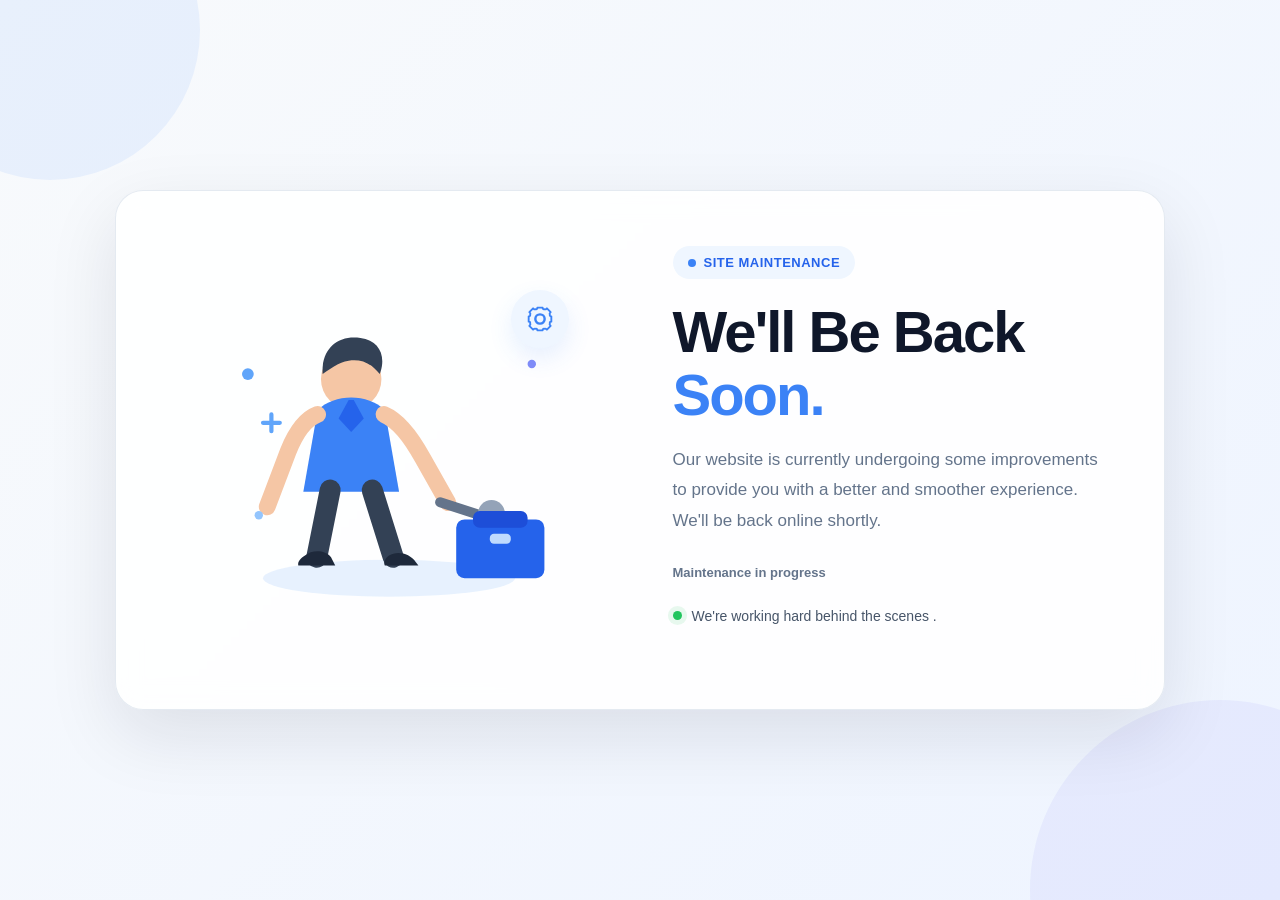
==== commit ae8d3bf0: "added site maintaine" ====
--- a/index.html
+++ b/index.html
@@ -1,1297 +1,604 @@
-<!doctype html>
-<html class="no-js" lang="si">
-  <head>
-    <!-- Google tag (gtag.js) -->
-    <script
-      async
-      src="https://www.googletagmanager.com/gtag/js?id=G-LCV3ZL24YF"
-    ></script>
-    <script>
-      window.dataLayer = window.dataLayer || [];
-      function gtag() {
-        dataLayer.push(arguments);
-      }
-      gtag("js", new Date());
-
-      gtag("config", "G-LCV3ZL24YF");
-    </script>
-
-    <!-- Meta Data -->
-    <meta charset="UTF-8" />
-    <meta http-equiv="X-UA-Compatible" content="IE=edge" />
-    <title>Shree Netaji Gurudev Gurukul</title>
-    <meta
-      name="description"
-      content="Shree Netaji Gurudev Gurukul, established in 2016, Tandur, Telangana, is dedicated to providing quality education and fostering a strong foundation for students. Our school emphasizes academic excellence, discipline, and ethical values, nurturing young minds in a safe and inclusive environment. With experienced teachers, modern teaching methods, and a balanced curriculum, we focus on holistic development through sports, cultural activities, leadership programs, and life skills. Shree Netaji Gurudev Gurukul continues to grow as a trusted educational institution, shaping confident, responsible, and compassionate individuals ready to excel in higher education and contribute positively to society."
-    />
-    <meta
-      name="viewport"
-      content="width=device-width, initial-scale=1, shrink-to-fit=no"
-    />
-    <!-- Favicon -->
-    <link
-      rel="shortcut icon"
-      type="image/x-icon"
-      href="assets/images/favicon.png"
-    />
-    <!-- CSS ============================================ -->
-    <link rel="stylesheet" href="assets/css/vendor/bootstrap.min.css" />
-    <link rel="stylesheet" href="assets/css/vendor/icomoon.css" />
-    <link rel="stylesheet" href="assets/css/vendor/remixicon.css" />
-    <link rel="stylesheet" href="assets/css/vendor/magnifypopup.min.css" />
-    <link rel="stylesheet" href="assets/css/vendor/odometer.min.css" />
-    <link rel="stylesheet" href="assets/css/vendor/lightbox.min.css" />
-    <link rel="stylesheet" href="assets/css/vendor/animation.min.css" />
-    <link rel="stylesheet" href="assets/css/vendor/jqueru-ui-min.css" />
-    <link rel="stylesheet" href="assets/css/vendor/swiper-bundle.min.css" />
-    <link rel="stylesheet" href="assets/css/vendor/tipped.min.css" />
-
-    <meta
-      name="google-site-verification"
-      content="oLzR3gwIyy2uesXUNwbq5harSB6SQllF6zwD-RBmlJU"
-    />
-
-    <!-- Site Stylesheet -->
-    <link rel="stylesheet" href="assets/css/app.css" />
-  </head>
-
-  <body class="sticky-header">
-    <div id="edublink-preloader">
-      <div class="loading-spinner">
-        <div class="preloader-spin-1"></div>
-        <div class="preloader-spin-2"></div>
-      </div>
-      <div class="preloader-close-btn-wraper">
-        <span class="btn btn-primary preloader-close-btn"
-          >Cancel Preloader</span
-        >
-      </div>
-    </div>
-
-    <div id="main-wrapper" class="main-wrapper">
-      <header class="edu-header header-style-4 header-fullwidth no-topbar">
-        <div id="edu-sticky-placeholder"></div>
-        <div class="header-mainmenu">
-          <div class="container-fluid">
-            <div class="header-navbar">
-              <div class="header-brand">
-                <div class="logo">
-                  <a href="index.html">
-                    <img
-                      class="logo-light"
-                      src="assets/images/logo/sngg_logo-removebg-preview.png"
-                      alt="School Logo"
-                      style="height: 80px; width: auto"
-                    />
-                  </a>
-                </div>
-              </div>
-              <div class="header-mainnav">
-                <nav class="mainmenu-nav">
-                  <ul class="mainmenu">
-                    <li class="highlight"><a>Home</a></li>
-                    <li><a href="index.html#about">About Us</a></li>
-                    <li><a href="index.html#history">History</a></li>
-                    <li>
-                      <a href="index.html#faqs">Frequently Asked Questions</a>
-                    </li>
-                    <li><a href="gallery.html">Gallery</a></li>
-                    <li><a href="contact.html">Contact Us</a></li>
-                    <li class="has-droupdown">
-                      <a href="#">Policies</a>
-                      <ul class="submenu">
-                        <li>
-                          <a href="privacy-policy.html">Privacy Policy</a>
-                        </li>
-                        <!-- <li>
-                          <a href="terms-condition.html">Terms & Conditions</a>
-                        </li> -->
-                      </ul>
-                    </li>
-                  </ul>
-                </nav>
-              </div>
-              <div class="header-right">
-                <ul class="header-action">
-                  <li class="mobile-menu-bar d-block d-xl-none">
-                    <button class="hamberger-button">
-                      <i class="icon-54"></i>
-                    </button>
-                  </li>
-                </ul>
-              </div>
-            </div>
+<!DOCTYPE html>
+<html lang="en">
+<head>
+  <meta charset="UTF-8" />
+  <meta name="viewport" content="width=device-width, initial-scale=1.0" />
+  <title>We'll Be Back Soon</title>
+</head>
+
+<body style="
+  margin: 0;
+  padding: 0;
+  min-height: 100vh;
+  font-family: Arial, Helvetica, sans-serif;
+  background: linear-gradient(135deg, #f8fafc 0%, #eef4ff 100%);
+  color: #172033;
+  overflow-x: hidden;
+">
+
+  <!-- Background Decorative Elements -->
+  <div style="
+    position: fixed;
+    width: 300px;
+    height: 300px;
+    border-radius: 50%;
+    background: rgba(59, 130, 246, 0.08);
+    top: -120px;
+    left: -100px;
+    z-index: 0;
+  "></div>
+
+  <div style="
+    position: fixed;
+    width: 380px;
+    height: 380px;
+    border-radius: 50%;
+    background: rgba(99, 102, 241, 0.07);
+    bottom: -180px;
+    right: -130px;
+    z-index: 0;
+  "></div>
+
+  <!-- Main Wrapper -->
+  <main style="
+    min-height: 100vh;
+    display: flex;
+    align-items: center;
+    justify-content: center;
+    padding: 40px 20px;
+    box-sizing: border-box;
+    position: relative;
+    z-index: 1;
+  ">
+
+    <!-- Maintenance Card -->
+    <section style="
+      width: 100%;
+      max-width: 1050px;
+      background: rgba(255, 255, 255, 0.88);
+      border: 1px solid rgba(226, 232, 240, 0.9);
+      border-radius: 28px;
+      box-shadow: 0 25px 70px rgba(15, 23, 42, 0.10);
+      padding: 55px;
+      box-sizing: border-box;
+      display: flex;
+      align-items: center;
+      gap: 65px;
+      backdrop-filter: blur(12px);
+      -webkit-backdrop-filter: blur(12px);
+    ">
+
+      <!-- Illustration -->
+      <div style="
+        flex: 1;
+        min-width: 0;
+        display: flex;
+        align-items: center;
+        justify-content: center;
+      ">
+
+        <div id="illustrationBox" style="
+          width: 100%;
+          max-width: 420px;
+          position: relative;
+          animation: float 4s ease-in-out infinite;
+        ">
+
+          <!-- Floating Gear -->
+          <div style="
+            position: absolute;
+            top: 10px;
+            right: 30px;
+            width: 58px;
+            height: 58px;
+            border-radius: 50%;
+            background: #eff6ff;
+            display: flex;
+            align-items: center;
+            justify-content: center;
+            box-shadow: 0 10px 25px rgba(59, 130, 246, 0.12);
+            animation: rotateGear 10s linear infinite;
+            z-index: 2;
+          ">
+            <svg width="32" height="32" viewBox="0 0 24 24" fill="none">
+              <path
+                d="M12 8.5A3.5 3.5 0 1 0 12 15.5A3.5 3.5 0 0 0 12 8.5Z"
+                stroke="#3B82F6"
+                stroke-width="1.8"
+              />
+              <path
+                d="M19.4 15A1.7 1.7 0 0 0 19.7 16.9L20 17.2L17.2 20L16.9 19.7A1.7 1.7 0 0 0 15 19.4C14.5 19.2 14.1 19.5 14 20V20.5H10V20C9.9 19.5 9.5 19.2 9 19.4A1.7 1.7 0 0 0 7.1 19.7L6.8 20L4 17.2L4.3 16.9A1.7 1.7 0 0 0 4.6 15C4.8 14.5 4.5 14.1 4 14H3.5V10H4C4.5 9.9 4.8 9.5 4.6 9A1.7 1.7 0 0 0 4.3 7.1L4 6.8L6.8 4L7.1 4.3A1.7 1.7 0 0 0 9 4.6C9.5 4.8 9.9 4.5 10 4V3.5H14V4C14.1 4.5 14.5 4.8 15 4.6A1.7 1.7 0 0 0 16.9 4.3L17.2 4L20 6.8L19.7 7.1A1.7 1.7 0 0 0 19.4 9C19.2 9.5 19.5 9.9 20 10H20.5V14H20C19.5 14.1 19.2 14.5 19.4 15Z"
+                stroke="#3B82F6"
+                stroke-width="1.4"
+                stroke-linejoin="round"
+              />
+            </svg>
           </div>
-        </div>
-        <div class="popup-mobile-menu">
-          <div class="inner">
-            <div class="header-top">
-              <div class="logo">
-                <a href="index.html">
-                  <img
-                    class="logo-light"
-                    src="assets/images/logo/sngg_logo-removebg-preview.png"
-                    alt="School Section Logo"
-                  />
-                </a>
-              </div>
-              <div class="close-menu">
-                <button class="close-button">
-                  <i class="icon-73"></i>
-                </button>
-              </div>
-            </div>
-            <ul class="mainmenu">
-              <li class="highlight"><a>Home</a></li>
-              <li><a href="index.html#about">About Us</a></li>
-              <li><a href="index.html#history">History</a></li>
-              <li><a href="index.html#faqs">Frequently Asked Questions</a></li>
-              <li><a href="gallery.html">Gallery</a></li>
-              <li><a href="contact.html">Contact Us</a></li>
-              <li class="has-droupdown">
-                <a href="#">Policies</a>
-                <ul class="submenu">
-                  <li><a href="privacy-policy.html">Privacy Policy</a></li>
-                  <!-- <li><a href="terms-condition.html">Terms & Conditions</a></li> -->
-                </ul>
-              </li>
-            </ul>
-          </div>
-        </div>
-      </header>
-
-     <section class="hero-banner hero-style-7">
-
-    <!-- FULL SCREEN BACKGROUND -->
-    <div class="hero-background">
-        <div class="hero-bg-image active"></div>
-        <div class="hero-bg-image"></div>
-    </div>
-
-    <!-- CONTENT -->
-    <div class="container">
-        <div class="banner-content">
-
-            <h1
-                class="title"
-                data-sal-delay="100"
-                data-sal="slide-up"
-                data-sal-duration="1000"
-                style="color: white;"
-            >
-                Welcome to
-            </h1>
-
-            <img
-                src="./assets/images/logo/sngg_logo-removebg-preview.png"
-                style="width: 40%; border-radius: 10px; margin-bottom: 30px;"
-                alt="Logo of Shree Netaji Gurudev Gurukul"
-            />
-
-            <div
-                class="banner-btn"
-                data-sal-delay="400"
-                data-sal="slide-up"
-                data-sal-duration="1000"
-            >
-                <a
-                    href="index.html#about"
-                    class="edu-btn btn-curved"
-                >
-                    Explore Our School
-                    <i class="icon-4"></i>
-                </a>
-
-                <a
-                    href="contact.html"
-                    class="edu-btn btn-border"
-                    style="color: white;"
-                >
-                    Contact Us
-                </a>
-            </div>
-
-        </div>
-    </div>
-
-</section>
-          
-
-<script>
-document.addEventListener("DOMContentLoaded", function () {
-
-    const images = [
-        "./assets/images/bg/school.jpeg",
-        "./assets/images/gallery/1.jpeg",
-        "./assets/images/gallery/2.jpeg",
-        "./assets/images/gallery/3.jpeg",
-        "./assets/images/gallery/4.JPG",
-        "./assets/images/gallery/5.JPG",
-        "./assets/images/gallery/6.JPG",
-        "./assets/images/gallery/7.JPG",
-        "./assets/images/gallery/11.JPG",
-        "./assets/images/gallery/9.JPG",
-        "./assets/images/gallery/23.JPG",
-        "./assets/images/gallery/19.JPG",
-        "./assets/images/gallery/35.JPG",
-        "./assets/images/gallery/50.JPG",
-        "./assets/images/gallery/70.JPG",
-        "./assets/images/gallery/32.JPG",
-    ];
-
-    const backgrounds = document.querySelectorAll(
-        ".hero-banner.hero-style-7 .hero-bg-image"
-    );
-
-    /* Make sure the required elements exist */
-    if (backgrounds.length < 2 || images.length < 2) {
-        console.warn("Hero slideshow requires two background layers.");
-        return;
-    }
-
-    let currentIndex = 0;
-    let activeLayer = 0;
-
-    /* -----------------------------------------
-       PRELOAD ALL IMAGES
-    ----------------------------------------- */
-
-    images.forEach(function (src) {
-        const img = new Image();
-        img.src = src;
-    });
-
-
-    /* -----------------------------------------
-       SET FIRST IMAGE
-    ----------------------------------------- */
-
-    backgrounds[0].style.backgroundImage =
-        'url("' + images[0] + '")';
-
-    backgrounds[0].classList.add("active");
-
-
-    /* -----------------------------------------
-       PREPARE SECOND LAYER
-    ----------------------------------------- */
-
-    backgrounds[1].style.backgroundImage =
-        'url("' + images[1] + '")';
-
-
-    /* -----------------------------------------
-       CHANGE IMAGE EVERY 2 SECONDS
-    ----------------------------------------- */
-
-    setInterval(function () {
-
-        /*
-         * Get next image
-         */
-        currentIndex =
-            (currentIndex + 1) % images.length;
-
-
-        /*
-         * Select the layer which is currently hidden
-         */
-        const nextLayer =
-            activeLayer === 0 ? 1 : 0;
-
-
-        /*
-         * Put the next image on the hidden layer
-         */
-        backgrounds[nextLayer].style.backgroundImage =
-            'url("' + images[currentIndex] + '")';
-
-
-        /*
-         * Fade the new image in
-         */
-        backgrounds[nextLayer].classList.add("active");
-
-
-        /*
-         * After the transition finishes,
-         * hide the previous layer.
-         */
-        setTimeout(function () {
-
-            backgrounds[activeLayer].classList.remove("active");
-
-            activeLayer = nextLayer;
-
-        }, 600);
-
-    }, 2000);
-
-});
-</script>
-            
-        <!-- <div class="banner-gallery">
-          <div
-            class="thumbnail thumbnail-1"
-            data-sal-delay="500"
-            data-sal="slide-up"
-            data-sal-duration="1000"
+
+          <!-- Main SVG Illustration -->
+          <svg
+            viewBox="0 0 500 400"
+            width="100%"
+            height="auto"
+            xmlns="http://www.w3.org/2000/svg"
           >
-            <img
-              src="assets/images/site-images/kahaduwa-national-school-main-2.png"
-              alt="Shree Netaji Gurudev Gurukul: students lined up outdoors, school building, girls' sports team, happy preschool children, and group photo of staff and students."
-            />
-          </div>
-          <div
-            class="thumbnail thumbnail-2"
-            data-sal-delay="500"
-            data-sal="slide-down"
-            data-sal-duration="1000"
-          >
-            <img
-              src="assets/images/site-images/kahaduwa-national-school-main-1.png"
-              alt="Shree Netaji Gurudev Gurukul: buildings, students in uniform, marching band, and smiling children."
-            />
-          </div>
-        </div> -->
-        <ul class="shape-group">
-          <li
-            class="shape-1 scene"
-            data-sal-delay="1000"
-            data-sal="fade"
-            data-sal-duration="1000"
-          >
-            <img
-              data-depth="2"
-              src="assets/images/shapes/icon-3.png"
-              alt="Shape"
-            />
-          </li>
-          <li
-            class="shape-2 scene"
-            data-sal-delay="1000"
-            data-sal="fade"
-            data-sal-duration="1000"
-          >
-            <img
-              data-depth="-2"
-              src="assets/images/shapes/icon-1.png"
-              alt="Shape"
-            />
-          </li>
-          <li
-            class="shape-3 scene"
-            data-sal-delay="1000"
-            data-sal="fade"
-            data-sal-duration="1000"
-          >
-            <img
-              data-depth="2"
-              src="assets/images/shapes/icon-5.png"
-              alt="Shape"
-            />
-          </li>
-          <li
-            class="shape-4 scene"
-            data-sal-delay="1000"
-            data-sal="fade"
-            data-sal-duration="1000"
-          >
-            <img
-              data-depth="-2"
-              src="assets/images/shapes/icon-2.png"
-              alt="Shape"
-            />
-          </li>
-          <li
-            class="shape-5 scene"
-            data-sal-delay="1000"
-            data-sal="fade"
-            data-sal-duration="1000"
-          >
-            <img
-              data-depth="2"
-              src="assets/images/shapes/icon-4.png"
-              alt="Shape"
-            />
-          </li>
-          <li
-            class="shape-6"
-            data-sal-delay="1000"
-            data-sal="fade"
-            data-sal-duration="1000"
-          >
-            <img
-              class="rotateit"
-              src="assets/images/shapes/shape-25.png"
-              alt="Shape"
-            />
-          </li>
-          <li
-            class="shape-7"
-            data-sal-delay="1000"
-            data-sal="fade"
-            data-sal-duration="1000"
-          >
-            <img
-              class="rotateit"
-              src="assets/images/shapes/shape-13.png"
-              alt="Shape"
-            />
-          </li>
-        </ul>
-      </div>
-
-      <div class="edu-about-area about-style-6" id="about">
-        <div class="container">
-          <div class="row g-5 align-items-center">
-            <div class="col-lg-6">
-              <div class="about-image-gallery">
-                <div class="main-img-1">
-                  <img
-                    src="assets/images/bg/school.jpeg"
-                    alt="A large group of school children, both boys and girls, are standing outdoors under a large tree. "
-                  />
-                </div>
-                <!-- <div class="main-img-2 bounce-slide">
-                  <img
-                    src="assets/images/logo/SNGG_LOGO_2-removebg-preview.png"
-                    alt="A school logo featuring a navy blue shield with a white emblem. There are two sheaves of grain flanking the central design."
-                  />
-                </div> -->
-                <ul class="shape-group">
-                  <li class="shape-1">
-                    <img src="assets/images/shapes/shape-11.png" alt="Shape" />
-                  </li>
-                  <li class="shape-2">
-                    <img src="assets/images/shapes/shape-12.png" alt="Shape" />
-                  </li>
-                  <li class="shape-3 scene">
-                    <img
-                      data-depth="1"
-                      src="assets/images/shapes/shape-13.png"
-                      alt="Shape"
-                    />
-                  </li>
-                </ul>
-              </div>
-            </div>
-            <div class="col-lg-6">
-              <div class="about-content">
-                <div
-                  class="section-title section-left mobile-version-center-text"
-                  data-sal-delay="150"
-                  data-sal="slide-up"
-                  data-sal-duration="800"
-                >
-                  <span class="pre-title pre-textsecondary"
-                    >Building a Knowledgeable and Virtuous Future
-                    Generation</span
-                  >
-                  <h2 class="title">
-                    Our School Dedicated to Excellence in Education
-                  </h2>
-                  <span class="shape-line"><i class="icon-19"></i></span>
-                  <p>
-                    Our mission is to empower students through innovative,
-                    compassionate, and student-centered teaching practices. By
-                    emphasizing comprehensive skill development and effective
-                    resource management, we strive to become a model educational
-                    institution that prepares students not only for academic
-                    success but also to become responsible, productive, and
-                    valuable members of society.
-                  </p>
-                </div>
-
-                <div
-                  class="about-mission mobile-version-center-text"
-                  data-sal-delay="150"
-                  data-sal="slide-up"
-                  data-sal-duration="800"
-                >
-                  <div class="row g-5 row--20">
-                    <div class="col-lg-6">
-                      <h5 class="title">Our Vision</h5>
-                      <p>
-                        To nurture knowledgeable, virtuous, and responsible
-                        citizens with positive values and critical thinking, who
-                        contribute meaningfully to the nation and safeguard its
-                        future.
-                      </p>
-                    </div>
-
-                    <div class="col-lg-6">
-                      <h5 class="title">Our Mission</h5>
-                      <p>
-                        Our mission is to build a leading school by effectively
-                        managing resources and enhancing the knowledge and
-                        skills of teachers and students.
-                      </p>
-                    </div>
-                  </div>
-                </div>
-
-                <!-- <a href="#" class="edu-btn btn-curved" data-sal-delay="150" data-sal="slide-up" data-sal-duration="800">Get Started Today <i class="icon-4"></i></a> -->
-              </div>
-            </div>
-          </div>
+
+            <!-- Ground Shadow -->
+            <ellipse
+              cx="250"
+              cy="355"
+              rx="150"
+              ry="22"
+              fill="#dbeafe"
+              opacity="0.65"
+            />
+
+            <!-- Person -->
+            <circle cx="205" cy="118" r="36" fill="#f5c6a5"/>
+
+            <!-- Hair -->
+            <path
+              d="M171 112C169 82 189 65 216 69C239 72 247 91 239 112C228 98 216 94 202 96C190 98 181 105 171 112Z"
+              fill="#334155"
+            />
+
+            <!-- Body -->
+            <path
+              d="M165 155C175 145 190 140 205 140C220 140 235 145 245 155L262 252H148L165 155Z"
+              fill="#3B82F6"
+            />
+
+            <!-- Shirt Detail -->
+            <path
+              d="M202 143L190 165L205 181L220 165L208 143"
+              fill="#2563EB"
+            />
+
+            <!-- Left Arm -->
+            <path
+              d="M165 160C149 166 138 184 130 204L105 270"
+              stroke="#f5c6a5"
+              stroke-width="20"
+              stroke-linecap="round"
+              fill="none"
+            />
+
+            <!-- Right Arm -->
+            <path
+              d="M244 160C263 168 278 190 290 212L320 265"
+              stroke="#f5c6a5"
+              stroke-width="20"
+              stroke-linecap="round"
+              fill="none"
+            />
+
+            <!-- Tool -->
+            <rect
+              x="307"
+              y="257"
+              width="72"
+              height="12"
+              rx="6"
+              fill="#64748B"
+              transform="rotate(18 307 257)"
+            />
+
+            <circle
+              cx="372"
+              cy="278"
+              r="16"
+              fill="#94A3B8"
+            />
+
+            <!-- Legs -->
+            <path
+              d="M180 250L164 330"
+              stroke="#334155"
+              stroke-width="25"
+              stroke-linecap="round"
+            />
+
+            <path
+              d="M230 250L255 330"
+              stroke="#334155"
+              stroke-width="25"
+              stroke-linecap="round"
+            />
+
+            <!-- Shoes -->
+            <path
+              d="M150 328C158 321 174 321 181 330L186 340H142C141 335 145 331 150 328Z"
+              fill="#1E293B"
+            />
+
+            <path
+              d="M250 328C259 322 275 325 282 336L285 340H245C243 335 246 331 250 328Z"
+              fill="#1E293B"
+            />
+
+            <!-- Toolbox -->
+            <rect
+              x="330"
+              y="285"
+              width="105"
+              height="70"
+              rx="10"
+              fill="#2563EB"
+            />
+
+            <rect
+              x="350"
+              y="275"
+              width="65"
+              height="20"
+              rx="8"
+              fill="#1D4ED8"
+            />
+
+            <rect
+              x="370"
+              y="302"
+              width="25"
+              height="12"
+              rx="5"
+              fill="#BFDBFE"
+            />
+
+            <!-- Small Decorative Circles -->
+            <circle cx="82" cy="112" r="7" fill="#60A5FA"/>
+            <circle cx="420" cy="100" r="5" fill="#818CF8"/>
+            <circle cx="95" cy="280" r="5" fill="#93C5FD"/>
+
+            <!-- Floating Plus -->
+            <path
+              d="M100 170H120M110 160V180"
+              stroke="#60A5FA"
+              stroke-width="5"
+              stroke-linecap="round"
+            />
+
+          </svg>
         </div>
       </div>
 
-      <!-- Director -->
-
-      <div class="edu-about-area about-style-6" id="about">
-        <div class="container">
-          <div class="row g-5 align-items-center">
-            <div class="col-lg-6">
-              <div class="about-content">
-                <div
-                  class="section-title section-left mobile-version-center-text"
-                  data-sal-delay="150"
-                  data-sal="slide-up"
-                  data-sal-duration="800"
-                >
-                  <span class="pre-title pre-textsecondary">
-                    Director's Message
-                  </span>
-
-                  <h2 class="title">
-                    A Warm Welcome from Our Director, <br />
-                    Mrs. Manimala
-                  </h2>
-
-                  <span class="shape-line"><i class="icon-19"></i></span>
-
-                  <p>
-                    We believe that every child is unique and possesses the
-                    potential to achieve great success when guided with care,
-                    dedication, and the right opportunities.
-                  </p>
-
-                  <p>
-                    At our institution, we are committed to providing a balanced
-                    education that combines academic excellence with Indian
-                    culture, character development, creativity, and leadership.
-                    Our dedicated teachers work tirelessly to create a safe,
-                    inclusive, and inspiring learning environment where students
-                    grow into confident, compassionate, and responsible
-                    individuals.
-                  </p>
-
-                  <p>
-                    I sincerely thank our parents for their trust and support
-                    and encourage every student to embrace learning with
-                    curiosity, determination, and integrity. Together, let us
-                    build a brighter future and shape young minds into
-                    responsible citizens who will make meaningful contributions
-                    to society.
-                  </p>
-                </div>
-
-                <div
-                  class="about-mission mobile-version-center-text"
-                  data-sal-delay="150"
-                  data-sal="slide-up"
-                  data-sal-duration="800"
-                >
-                  <div class="row g-5 row--20">
-                    <div class="col-lg-6">
-                      <h5 class="title">Our Commitment</h5>
-                      <p>
-                        To provide every student with a nurturing environment
-                        that promotes academic excellence, personal growth,
-                        discipline, creativity, and lifelong learning.
-                      </p>
-                    </div>
-
-                    <div class="col-lg-6">
-                      <h5 class="title">Our Promise</h5>
-                      <p>
-                        To inspire students to become confident, compassionate,
-                        and responsible individuals who uphold strong values and
-                        positively contribute to society.
-                      </p>
-                    </div>
-                  </div>
-                </div>
-
-                <!-- <a href="#" class="edu-btn btn-curved">Learn More <i class="icon-4"></i></a> -->
-              </div>
-            </div>
-            <div class="col-lg-6">
-              <div class="about-image-gallery">
-                <div class="main-img-1" style="border-radius: 50%; overflow: hidden; width: 400px; height: 400px; margin: auto;">
-                  <img
-                    src="assets/images/director/mam.jpeg"
-                    alt="Diretor"
-                    style=" width: 100%; height: auto;"
-                  />
-                </div>
-                <!-- <div class="main-img-2 bounce-slide">
-                  <img
-                    src="assets/images/logo/SNGG_LOGO_2-removebg-preview.png"
-                    alt="A school logo featuring a navy blue shield with a white emblem. There are two sheaves of grain flanking the central design."
-                  />
-                </div> -->
-                <!-- <ul class="shape-group">
-                  <li class="shape-1">
-                    <img src="assets/images/shapes/shape-11.png" alt="Shape" />
-                  </li>
-                  <li class="shape-2">
-                    <img src="assets/images/shapes/shape-12.png" alt="Shape" />
-                  </li>
-                  <li class="shape-3 scene">
-                    <img
-                      data-depth="1"
-                      src="assets/images/shapes/shape-13.png"
-                      alt="Shape"
-                    />
-                  </li>
-                </ul> -->
-              </div>
-            </div>
+      <!-- Content -->
+      <div style="
+        flex: 1;
+        min-width: 0;
+        text-align: left;
+      ">
+
+        <!-- Status Badge -->
+        <div style="
+          display: inline-flex;
+          align-items: center;
+          gap: 8px;
+          background: #eff6ff;
+          color: #2563eb;
+          padding: 9px 15px;
+          border-radius: 30px;
+          font-size: 13px;
+          font-weight: 700;
+          letter-spacing: 0.5px;
+          margin-bottom: 22px;
+        ">
+          <span style="
+            width: 8px;
+            height: 8px;
+            border-radius: 50%;
+            background: #3b82f6;
+            animation: pulse 1.5s infinite;
+          "></span>
+
+          SITE MAINTENANCE
+        </div>
+
+        <!-- Heading -->
+        <h1 style="
+          margin: 0 0 18px 0;
+          font-size: clamp(36px, 5vw, 58px);
+          line-height: 1.08;
+          letter-spacing: -2px;
+          color: #0f172a;
+          font-weight: 800;
+        ">
+          We'll Be Back
+          <span style="color: #3b82f6;">Soon.</span>
+        </h1>
+
+        <!-- Description -->
+        <p style="
+          margin: 0 0 28px 0;
+          max-width: 520px;
+          color: #64748b;
+          font-size: 17px;
+          line-height: 1.8;
+        ">
+          Our website is currently undergoing some improvements to provide
+          you with a better and smoother experience. We'll be back online
+          shortly.
+        </p>
+
+        <!-- Progress -->
+        <div style="
+          width: 100%;
+          max-width: 470px;
+          margin-bottom: 28px;
+        ">
+
+          <div style="
+            display: flex;
+            justify-content: space-between;
+            margin-bottom: 9px;
+            font-size: 13px;
+            font-weight: 600;
+            color: #64748b;
+          ">
+            <span>Maintenance in progress</span>
+            <!-- <span id="progressText">75%</span> -->
           </div>
+
+          <!-- <div style="
+            width: 100%;
+            height: 7px;
+            background: #e2e8f0;
+            border-radius: 20px;
+            overflow: hidden;
+          ">
+            <div id="progressBar" style="
+              width: 75%;
+              height: 100%;
+              border-radius: 20px;
+              background: linear-gradient(90deg, #3b82f6, #6366f1);
+              transition: width 1s ease;
+            "></div>
+          </div> -->
         </div>
+
+        <!-- Status Message -->
+        <div style="
+          display: flex;
+          align-items: center;
+          gap: 10px;
+          color: #475569;
+          font-size: 14px;
+          margin-bottom: 30px;
+        ">
+
+          <span style="
+            width: 9px;
+            height: 9px;
+            border-radius: 50%;
+            background: #22c55e;
+            box-shadow: 0 0 0 5px rgba(34,197,94,0.10);
+          "></span>
+
+          <span>
+            We're working hard behind the scenes
+            <span id="dots">.</span>
+          </span>
+
+        </div>
+
+        <!-- Contact Button -->
+        <!-- <a
+          href="mailto:info@example.com"
+          style="
+            display: inline-flex;
+            align-items: center;
+            gap: 9px;
+            text-decoration: none;
+            background: #0f172a;
+            color: #ffffff;
+            padding: 14px 22px;
+            border-radius: 12px;
+            font-size: 14px;
+            font-weight: 700;
+            box-shadow: 0 10px 25px rgba(15, 23, 42, 0.15);
+            transition: all 0.3s ease;
+          "
+          onmouseover="
+            this.style.background='#2563eb';
+            this.style.transform='translateY(-2px)';
+            this.style.boxShadow='0 14px 30px rgba(37,99,235,0.22)';
+          "
+          onmouseout="
+            this.style.background='#0f172a';
+            this.style.transform='translateY(0)';
+            this.style.boxShadow='0 10px 25px rgba(15,23,42,0.15)';
+          "
+        >
+          Contact Us
+
+          <svg
+            width="17"
+            height="17"
+            viewBox="0 0 24 24"
+            fill="none"
+          >
+            <path
+              d="M5 12H19M13 6L19 12L13 18"
+              stroke="currentColor"
+              stroke-width="2"
+              stroke-linecap="round"
+              stroke-linejoin="round"
+            />
+          </svg>
+        </a> -->
+
       </div>
 
-      <div class="edu-course-area course-area-7" id="history">
-        <div class="container edublink-animated-shape">
-          <div
-            class="section-title section-center"
-            data-sal-delay="150"
-            data-sal="slide-up"
-            data-sal-duration="800"
-          >
-            <span class="pre-title pre-textsecondary">About Us</span>
-            <h2 class="title">
-              The Remarkable Journey of Shree Netaji Gurudev Gurukul
-            </h2>
-            <span class="shape-line"><i class="icon-19"></i></span>
-          </div>
-
-          <div class="row g-5">
-            <div
-              class="col-12 col-lg-12 col-md-6"
-              data-sal-delay="150"
-              data-sal="slide-up"
-              data-sal-duration="800"
-            >
-              <div class="edu-course course-style-7 bg-color-extra02">
-                <div class="inner about-school">
-                  <p>
-                    <strong>Shree Netaji Gurudev Gurukul</strong>, located in
-                    <strong>Tandur, Telangana Vikarabad District, Telangana</strong>, was established in
-                    <strong>2015–2016</strong> with the vision of providing quality
-                    education and creating a strong foundation for the students
-                    of the region. The school was founded to make modern,
-                    value-based education accessible to every child while
-                    promoting academic excellence, discipline, and ethical
-                    values.
-                  </p>
-
-                  <p>
-                    Since its inception, the school has been committed to
-                    nurturing young minds through a safe, inclusive, and
-                    student-friendly learning environment. Equipped with
-                    qualified teachers, modern teaching methods, and a balanced
-                    curriculum, the institution focuses on developing students
-                    academically, socially, and emotionally. Along with
-                    classroom learning, equal importance is given to sports,
-                    cultural activities, leadership, and life skills.
-                  </p>
-
-                  <p>
-                    Today,
-                    <strong>Shree Netaji Gurudev Gurukul</strong> continues to
-                    grow as one of the trusted educational institutions in
-                    <strong>Tandur, Telangana Vikarabad District, Telangana</strong>. With the support of
-                    dedicated faculty, caring parents, and the local community,
-                    the school strives to shape confident, responsible, and
-                    compassionate individuals who are prepared to excel in
-                    higher education and contribute positively to society.
-                  </p>
-                </div>
-              </div>
-            </div>
-          </div>
-
-          <ul class="shape-group">
-            <li class="shape-1 scene">
-              <img
-                data-depth="2"
-                src="assets/images/shapes/icon-3.png"
-                alt="Shape"
-              />
-            </li>
-            <li class="shape-2 scene">
-              <img
-                data-depth="-2"
-                src="assets/images/shapes/icon-2.png"
-                alt="Shape"
-              />
-            </li>
-          </ul>
-        </div>
-        <ul class="shape-group">
-          <li class="shape-3 scene">
-            <img
-              data-depth="2"
-              src="assets/images/shapes/icon-4.png"
-              alt="Shape"
-            />
-          </li>
-        </ul>
-      </div>
-
-      <div class="features-area-4">
-        <div class="container">
-          <div
-            class="section-title section-center"
-            data-sal-delay="150"
-            data-sal="slide-up"
-            data-sal-duration="800"
-          >
-            <span class="pre-title pre-textsecondary"
-              >Why Choose Our School</span
-            >
-            <h2 class="title">Empowering Students for a Bright Future</h2>
-            <span class="shape-line"><i class="icon-19"></i></span>
-          </div>
-
-          <div class="row">
-            <!-- Academic Excellence -->
-            <div
-              class="col-lg-4 col-md-6"
-              data-sal-delay="50"
-              data-sal="slide-up"
-              data-sal-duration="800"
-            >
-              <div class="features-box features-style-4 color-primary-style">
-                <div class="content">
-                  <h5 class="title mobile-version-center-text">
-                    Academic Excellence
-                  </h5>
-                  <p>
-                    At Shree Netaji Gurudev Gurukul, we are committed to
-                    providing high-quality education through experienced
-                    faculty, modern teaching methods, and a well-structured
-                    curriculum. Our focus is on developing strong academic
-                    foundations while encouraging curiosity, critical thinking,
-                    and lifelong learning.
-                  </p>
-                </div>
-              </div>
-            </div>
-
-            <!-- Holistic Development -->
-            <div
-              class="col-lg-4 col-md-6"
-              data-sal-delay="100"
-              data-sal="slide-up"
-              data-sal-duration="800"
-            >
-              <div class="features-box features-style-4 color-secondary-style">
-                <div class="content">
-                  <h5 class="title mobile-version-center-text">
-                    Holistic Development
-                  </h5>
-                  <p>
-                    We believe education goes beyond the classroom. Through
-                    sports, cultural activities, leadership programs, and
-                    community service, students develop confidence, teamwork,
-                    creativity, discipline, and essential life skills that
-                    prepare them for future success.
-                  </p>
-                </div>
-              </div>
-            </div>
-
-            <!-- Values & Character -->
-            <div
-              class="col-lg-4 col-md-6"
-              data-sal-delay="150"
-              data-sal="slide-up"
-              data-sal-duration="800"
-            >
-              <div class="features-box features-style-4 color-extra02-style">
-                <div class="content">
-                  <h5 class="title mobile-version-center-text">
-                    Values & Character Building
-                  </h5>
-                  <p>
-                    Guided by the philosophy of "Modern Education with Indian
-                    Culture," we nurture students with integrity, compassion,
-                    respect, responsibility, and strong moral values, helping
-                    them grow into confident individuals and responsible global
-                    citizens.
-                  </p>
-                </div>
-              </div>
-            </div>
-          </div>
-        </div>
-      </div>
-
-      <div class="edu-faq-area faq-style-4" id="faqs">
-        <div class="container">
-          <div class="row g-5 row--45 align-items-end">
-            <div class="col-lg-6">
-              <div class="edu-faq-content">
-                <div
-                  class="section-title section-left mobile-version-center-text"
-                  data-sal-delay="150"
-                  data-sal="slide-up"
-                  data-sal-duration="800"
-                >
-                  <span class="pre-title pre-textsecondary"
-                    >Everything You Need to Know</span
-                  >
-                  <h2 class="title">Answers to Your Questions</h2>
-                  <span class="shape-line"><i class="icon-19"></i></span>
-                </div>
-
-                <div
-                  class="faq-accordion"
-                  id="faq-accordion"
-                  data-sal-delay="150"
-                  data-sal="slide-up"
-                  data-sal-duration="800"
-                >
-                  <div class="accordion">
-                    <!-- FAQ 1 -->
-                    <div class="accordion-item">
-                      <h5 class="accordion-header">
-                        <button
-                          class="accordion-button style-extra02"
-                          type="button"
-                          data-bs-toggle="collapse"
-                          data-bs-target="#collapseOne"
-                          aria-expanded="true"
-                        >
-                          Why Choose Shree Netaji Gurudev Gurukul?
-                        </button>
-                      </h5>
-
-                      <div
-                        id="collapseOne"
-                        class="accordion-collapse collapse show"
-                        data-bs-parent="#faq-accordion"
-                      >
-                        <div class="accordion-body">
-                          <p>
-                            Shree Netaji Gurudev Gurukul is committed to
-                            providing a balanced education that combines
-                            academic excellence with Indian culture, discipline,
-                            and moral values. Our experienced faculty,
-                            student-centered learning approach, and supportive
-                            environment encourage every child to achieve their
-                            full potential academically, socially, and
-                            personally. We focus on developing confident,
-                            responsible, and compassionate individuals who are
-                            prepared to face future challenges with integrity.
-                          </p>
-                        </div>
-                      </div>
-                    </div>
-
-                    <!-- FAQ 2 -->
-                    <div class="accordion-item">
-                      <h5 class="accordion-header">
-                        <button
-                          class="accordion-button collapsed style-extra05"
-                          type="button"
-                          data-bs-toggle="collapse"
-                          data-bs-target="#collapseTwo"
-                          aria-expanded="false"
-                        >
-                          What Facilities Does the School Provide?
-                        </button>
-                      </h5>
-
-                      <div
-                        id="collapseTwo"
-                        class="accordion-collapse collapse"
-                        data-bs-parent="#faq-accordion"
-                      >
-                        <div class="accordion-body">
-                          <p>
-                            Our school provides a modern learning environment
-                            with spacious classrooms, well-equipped
-                            laboratories, a library, computer facilities, sports
-                            grounds, cultural activity spaces, and a safe
-                            campus. We continuously improve our infrastructure
-                            to support both academic learning and
-                            extracurricular development, ensuring every student
-                            enjoys a comfortable and inspiring educational
-                            experience.
-                          </p>
-                        </div>
-                      </div>
-                    </div>
-
-                    <!-- FAQ 3 -->
-                    <div class="accordion-item">
-                      <h5 class="accordion-header">
-                        <button
-                          class="accordion-button collapsed style-primary"
-                          type="button"
-                          data-bs-toggle="collapse"
-                          data-bs-target="#collapseThree"
-                          aria-expanded="false"
-                        >
-                          How Does the School Support Student Development?
-                        </button>
-                      </h5>
-
-                      <div
-                        id="collapseThree"
-                        class="accordion-collapse collapse"
-                        data-bs-parent="#faq-accordion"
-                      >
-                        <div class="accordion-body">
-                          <p>
-                            We believe every child has unique talents and
-                            abilities. Along with quality education, we
-                            encourage participation in sports, cultural
-                            programs, leadership activities, and community
-                            service. Our teachers provide individual attention
-                            and guidance to help students build confidence,
-                            communication skills, creativity, and strong
-                            character, preparing them for lifelong success.
-                          </p>
-                        </div>
-                      </div>
-                    </div>
-                  </div>
-                </div>
-              </div>
-            </div>
-
-            <div class="col-lg-6">
-              <div class="faq-thumbnail">
-                <div
-                  class="faq-thumbnail thumbnail-1"
-                  data-sal-delay="50"
-                  data-sal="slide-left"
-                  data-sal-duration="800"
-                >
-                  <img src="assets/images/shapes/faq-5.png" alt="FAQ Images" />
-                </div>
-
-                <ul class="shape-group">
-                  <li class="shape-1 scene">
-                    <img
-                      data-depth="1"
-                      src="assets/images/shapes/shape-12.png"
-                      alt="Shape Images"
-                    />
-                  </li>
-                  <li class="shape-2 scene">
-                    <img
-                      data-depth="-1"
-                      src="assets/images/shapes/shape-13.png"
-                      alt="Shape Images"
-                    />
-                  </li>
-                  <li class="shape-3 scene">
-                    <img
-                      data-depth="1"
-                      src="assets/images/shapes/shape-15.png"
-                      alt="Shape Images"
-                    />
-                  </li>
-                </ul>
-              </div>
-            </div>
-          </div>
-        </div>
-      </div>
-
-      <!-- <div class="edu-event-area event-area-3 bg-image">
-        <div class="container edublink-animated-shape">
-          <div class="section-title section-center"
-         data-sal-delay="150"
-         data-sal="slide-up"
-         data-sal-duration="800">
-
-      <span class="pre-title pre-textsecondary">
-        Our Educational Philosophy
-      </span>
-
-      <h2 class="title">
-        Nurturing Minds, Building Character
-      </h2>
-
-      <span class="shape-line">
-        <i class="icon-19"></i>
-      </span>
-
-      <p class="mt-3">
-        At Shree Netaji Gurudev Gurukul, education goes beyond textbooks. We
-        believe in nurturing every student's intellectual, emotional, physical,
-        and moral development. Through a balanced approach that combines modern
-        education with Indian culture and values, we prepare our students to
-        become confident learners, compassionate individuals, and responsible
-        global citizens.
-      </p>
-
-    </div>
-
-          <ul class="shape-group">
-            <li class="shape-1 scene">
-              <img
-                data-depth="2"
-                src="assets/images/shapes/icon-2.png"
-                alt="Shape"
-              />
-            </li>
-            <li class="shape-2 scene">
-              <img
-                data-depth="-2"
-                src="assets/images/shapes/icon-1.png"
-                alt="Shape"
-              />
-            </li>
-          </ul>
-        </div>
-      </div> -->
-
-      <div class="edu-event-area event-area-3 bg-image">
-        <div class="container edublink-animated-shape">
-          <div
-            class="section-title section-center"
-            data-sal-delay="150"
-            data-sal="slide-up"
-            data-sal-duration="800"
-          >
-            <span class="pre-title pre-textsecondary"> Academic Programs </span>
-
-            <h2 class="title">Excellence in Learning at Every Stage</h2>
-
-            <span class="shape-line">
-              <i class="icon-19"></i>
-            </span>
-
-            <p class="mt-3">
-              Our academic curriculum is carefully designed to promote
-              intellectual growth, creativity, critical thinking, and strong
-              moral values. We provide students with a well-rounded education
-              that prepares them for higher studies and lifelong success.
-            </p>
-          </div>
-
-          <div class="row g-5 mt-5">
-            <div class="col-lg-4">
-              <div class="edu-event-list event-list-3 bg-style-primary">
-                <div class="inner">
-                  <div class="content">
-                    <h4 class="title">Primary Education</h4>
-                    <p>
-                      Building strong foundations in literacy, numeracy,
-                      creativity, and character development.
-                    </p>
-                  </div>
-                </div>
-              </div>
-            </div>
-
-            <div class="col-lg-4">
-              <div class="edu-event-list event-list-3 bg-style-secondary">
-                <div class="inner">
-                  <div class="content">
-                    <h4 class="title">Secondary Education</h4>
-                    <p>
-                      Encouraging academic excellence, leadership, innovation,
-                      and practical learning experiences.
-                    </p>
-                  </div>
-                </div>
-              </div>
-            </div>
-
-            <div class="col-lg-4">
-              <div class="edu-event-list event-list-3 bg-style-extra02">
-                <div class="inner">
-                  <div class="content">
-                    <h4 class="title">Higher Secondary</h4>
-                    <p>
-                      Preparing students for university education and successful
-                      professional careers.
-                    </p>
-                  </div>
-                </div>
-              </div>
-            </div>
-          </div>
-        </div>
-      </div>
-
-      <footer class="edu-footer footer-kindergarten footer-style-6">
-        <div class="footer-top">
-          <div class="container">
-            <div class="row g-5">
-              <div class="col-lg-3 col-md-6 col-sm-12 col-12">
-                <div class="edu-footer-widget">
-                  <div class="logo">
-                    <a href="index.html">
-                      <img
-                        class="logo-dark"
-                        src="assets/images/logo/bg2.png"
-                        alt="School Logo with name"
-                      />
-                    </a>
-                  </div>
-                  <p class="description">
-                    "Shree Netaji Gurudev Gurukul" was established on 2015-2016 and is dedicated to providing quality education that nurtures academic excellence, character, and lifelong values.
-                  </p>
-                </div>
-              </div>
-
-              <div class="col-lg-3 col-md-6 col-sm-6 col-12">
-                <div class="edu-footer-widget explore-widget">
-                  <h4 class="widget-title">Policies</h4>
-                  <div class="inner">
-                    <ul class="footer-link link-hover">
-                      <li><a href="privacy-policy.html">Privacy Policy</a></li>
-                      <li>
-                        <a href="terms-condition.html">Terms & Conditions</a>
-                      </li>
-                    </ul>
-                  </div>
-                </div>
-              </div>
-
-              <div class="col-lg-2 col-md-6 col-sm-6 col-12">
-                <div class="edu-footer-widget quick-link-widget">
-                  <h4 class="widget-title">Quick Links</h4>
-                  <div class="inner">
-                    <ul class="footer-link link-hover">
-                      <li><a href="index.html#about">About Us</a></li>
-                      <li><a href="index.html#history">History</a></li>
-                      <li><a href="index.html#faqs">FAQs</a></li>
-                      <li><a href="gallery.html">Gallery</a></li>
-                      <li><a href="contact.html">Contact Us</a></li>
-                    </ul>
-                  </div>
-                </div>
-              </div>
-
-              <div class="col-lg-4 col-md-6 col-sm-6 col-12">
-                <div class="edu-footer-widget">
-                  <h6 class="widget-title">Contact Us</h6>
-                  <div class="inner">
-                    <div class="widget-information">
-                      <ul class="information-list">
-                        <li>
-                          <span>Address:</span> Shree Netaji Gurudev Gurukul,
-                          Sri Maha Lakshmi complex,Hyderabad Road,TANDUR-501141,Vikarabad  Dist.
-                        </li>
-                        <li>
-                          <span>Phone:</span>
-                          <a href="tel:+91 7337345645">+91 7337345645</a>
-                        </li>
-                        <li>
-                          <span>Email:</span>
-                          <a href="mailto:shreenetaji.tdr@gmail.com"
-                            >shreenetaji.tdr@gmail.com</a
-                          >
-                        </li>
-                      </ul>
-                    </div>
-
-                    <!-- <ul class="social-share icon-transparent">
-                      <li>
-                        <a
-                          href="https://www.facebook.com/KahaduwaNationalSchool"
-                          class="color-fb"
-                          ><i class="icon-facebook"></i
-                        ></a>
-                      </li>
-                      <li>
-                        <a href="#" class="color-linkd"
-                          ><i class="icon-linkedin2"></i
-                        ></a>
-                      </li>
-                      <li>
-                        <a href="#" class="color-twitter"
-                          ><i class="icon-twitter"></i
-                        ></a>
-                      </li>
-                    </ul> -->
-                  </div>
-                </div>
-              </div>
-            </div>
-          </div>
-        </div>
-
-        <div class="copyright-area bg-image">
-          <div class="container">
-            <div class="row">
-              <div class="col-lg-12">
-                <div class="inner text-center">
-                  <p>
-                    &copy; 2024
-                    <a
-                      href=""
-                      target="_blank"
-                      >Shree Netaji Gurudev Gurukul</a
-                    >.
-                  </p>
-                  <p>All Rights Reserved.</p>
-                  <p>
-                    Developed by
-                    <a
-                      href="https://chaitanya-port.vercel.app/"
-                      target="_blank"
-                      >Chaitanya with ❤️</a
-                    >
-                  </p>
-                </div>
-              </div>
-            </div>
-          </div>
-        </div>
-      </footer>
-    </div>
-
-    <div class="rn-progress-parent">
-      <svg
-        class="rn-back-circle svg-inner"
-        width="100%"
-        height="100%"
-        viewBox="-1 -1 102 102"
-      >
-        <path d="M50,1 a49,49 0 0,1 0,98 a49,49 0 0,1 0,-98" />
-      </svg>
-    </div>
-
-    <!-- JS
-	============================================ -->
-    <!-- Modernizer JS -->
-    <script src="assets/js/vendor/modernizr.min.js"></script>
-    <!-- Jquery Js -->
-    <script src="assets/js/vendor/jquery.min.js"></script>
-    <script src="assets/js/vendor/bootstrap.min.js"></script>
-    <script src="assets/js/vendor/sal.min.js"></script>
-    <script src="assets/js/vendor/backtotop.min.js"></script>
-    <script src="assets/js/vendor/magnifypopup.min.js"></script>
-    <script src="assets/js/vendor/jquery.countdown.min.js"></script>
-    <script src="assets/js/vendor/odometer.min.js"></script>
-    <script src="assets/js/vendor/isotop.min.js"></script>
-    <script src="assets/js/vendor/imageloaded.min.js"></script>
-    <script src="assets/js/vendor/lightbox.min.js"></script>
-    <script src="assets/js/vendor/paralax.min.js"></script>
-    <script src="assets/js/vendor/paralax-scroll.min.js"></script>
-    <script src="assets/js/vendor/jquery-ui.min.js"></script>
-    <script src="assets/js/vendor/swiper-bundle.min.js"></script>
-    <script src="assets/js/vendor/svg-inject.min.js"></script>
-    <script src="assets/js/vendor/vivus.min.js"></script>
-    <script src="assets/js/vendor/tipped.min.js"></script>
-    <script src="assets/js/vendor/smooth-scroll.min.js"></script>
-    <script src="assets/js/vendor/isInViewport.jquery.min.js"></script>
-
-    <!-- Site Scripts -->
-    <script src="assets/js/app.js"></script>
-  </body>
-</html>
+    </section>
+  </main>
+
+  <!-- Footer -->
+  
+
+
+  <!-- Inline CSS Animations -->
+  <style>
+    @keyframes float {
+      0%, 100% {
+        transform: translateY(0);
+      }
+
+      50% {
+        transform: translateY(-10px);
+      }
+    }
+
+    @keyframes rotateGear {
+      from {
+        transform: rotate(0deg);
+      }
+
+      to {
+        transform: rotate(360deg);
+      }
+    }
+
+    @keyframes pulse {
+      0% {
+        box-shadow: 0 0 0 0 rgba(59, 130, 246, 0.45);
+      }
+
+      70% {
+        box-shadow: 0 0 0 7px rgba(59, 130, 246, 0);
+      }
+
+      100% {
+        box-shadow: 0 0 0 0 rgba(59, 130, 246, 0);
+      }
+    }
+
+    @media (max-width: 800px) {
+
+      main {
+        padding: 25px 15px !important;
+      }
+
+      main section {
+        flex-direction: column !important;
+        padding: 35px 25px !important;
+        gap: 20px !important;
+        text-align: center !important;
+      }
+
+      main section > div:last-child {
+        text-align: center !important;
+      }
+
+      main section > div:last-child p {
+        margin-left: auto !important;
+        margin-right: auto !important;
+      }
+
+      main section > div:last-child > div:nth-of-type(2) {
+        margin-left: auto !important;
+        margin-right: auto !important;
+      }
+
+      main section > div:last-child > div:nth-of-type(3) {
+        justify-content: center !important;
+      }
+
+      main section > div:last-child > a {
+        margin-top: 0 !important;
+      }
+
+      #illustrationBox {
+        max-width: 330px !important;
+      }
+    }
+
+    @media (max-width: 480px) {
+
+      main section {
+        border-radius: 22px !important;
+        padding: 28px 18px !important;
+      }
+
+      h1 {
+        font-size: 38px !important;
+        letter-spacing: -1.5px !important;
+      }
+
+      main section > div:last-child p {
+        font-size: 15px !important;
+      }
+
+      footer {
+        position: static !important;
+        padding: 0 0 15px 0 !important;
+      }
+    }
+  </style>
+
+
+  <!-- Inline JavaScript -->
+  <script>
+
+    // Current Year
+    document.getElementById("year").textContent = new Date().getFullYear();
+
+
+    // Animated Dots
+    let dotCount = 1;
+
+    setInterval(function () {
+
+      dotCount++;
+
+      if (dotCount > 3) {
+        dotCount = 1;
+      }
+
+      document.getElementById("dots").textContent =
+        ".".repeat(dotCount);
+
+    }, 500);
+
+
+    // Subtle Progress Animation
+    let progress = 75;
+
+    setInterval(function () {
+
+      progress += 1;
+
+      if (progress > 92) {
+        progress = 75;
+      }
+
+      document.getElementById("progressBar").style.width =
+        progress + "%";
+
+      document.getElementById("progressText").textContent =
+        progress + "%";
+
+    }, 5000);
+
+
+    // Small parallax effect for desktop
+    const illustration = document.getElementById("illustrationBox");
+
+    document.addEventListener("mousemove", function (event) {
+
+      if (window.innerWidth <= 800) return;
+
+      const x = (window.innerWidth / 2 - event.clientX) / 100;
+      const y = (window.innerHeight / 2 - event.clientY) / 100;
+
+      illustration.style.transform =
+        "translate(" + x + "px, " + y + "px)";
+
+    });
+
+    document.addEventListener("mouseleave", function () {
+      illustration.style.transform = "";
+    });
+
+  </script>
+
+</body>
+</html>
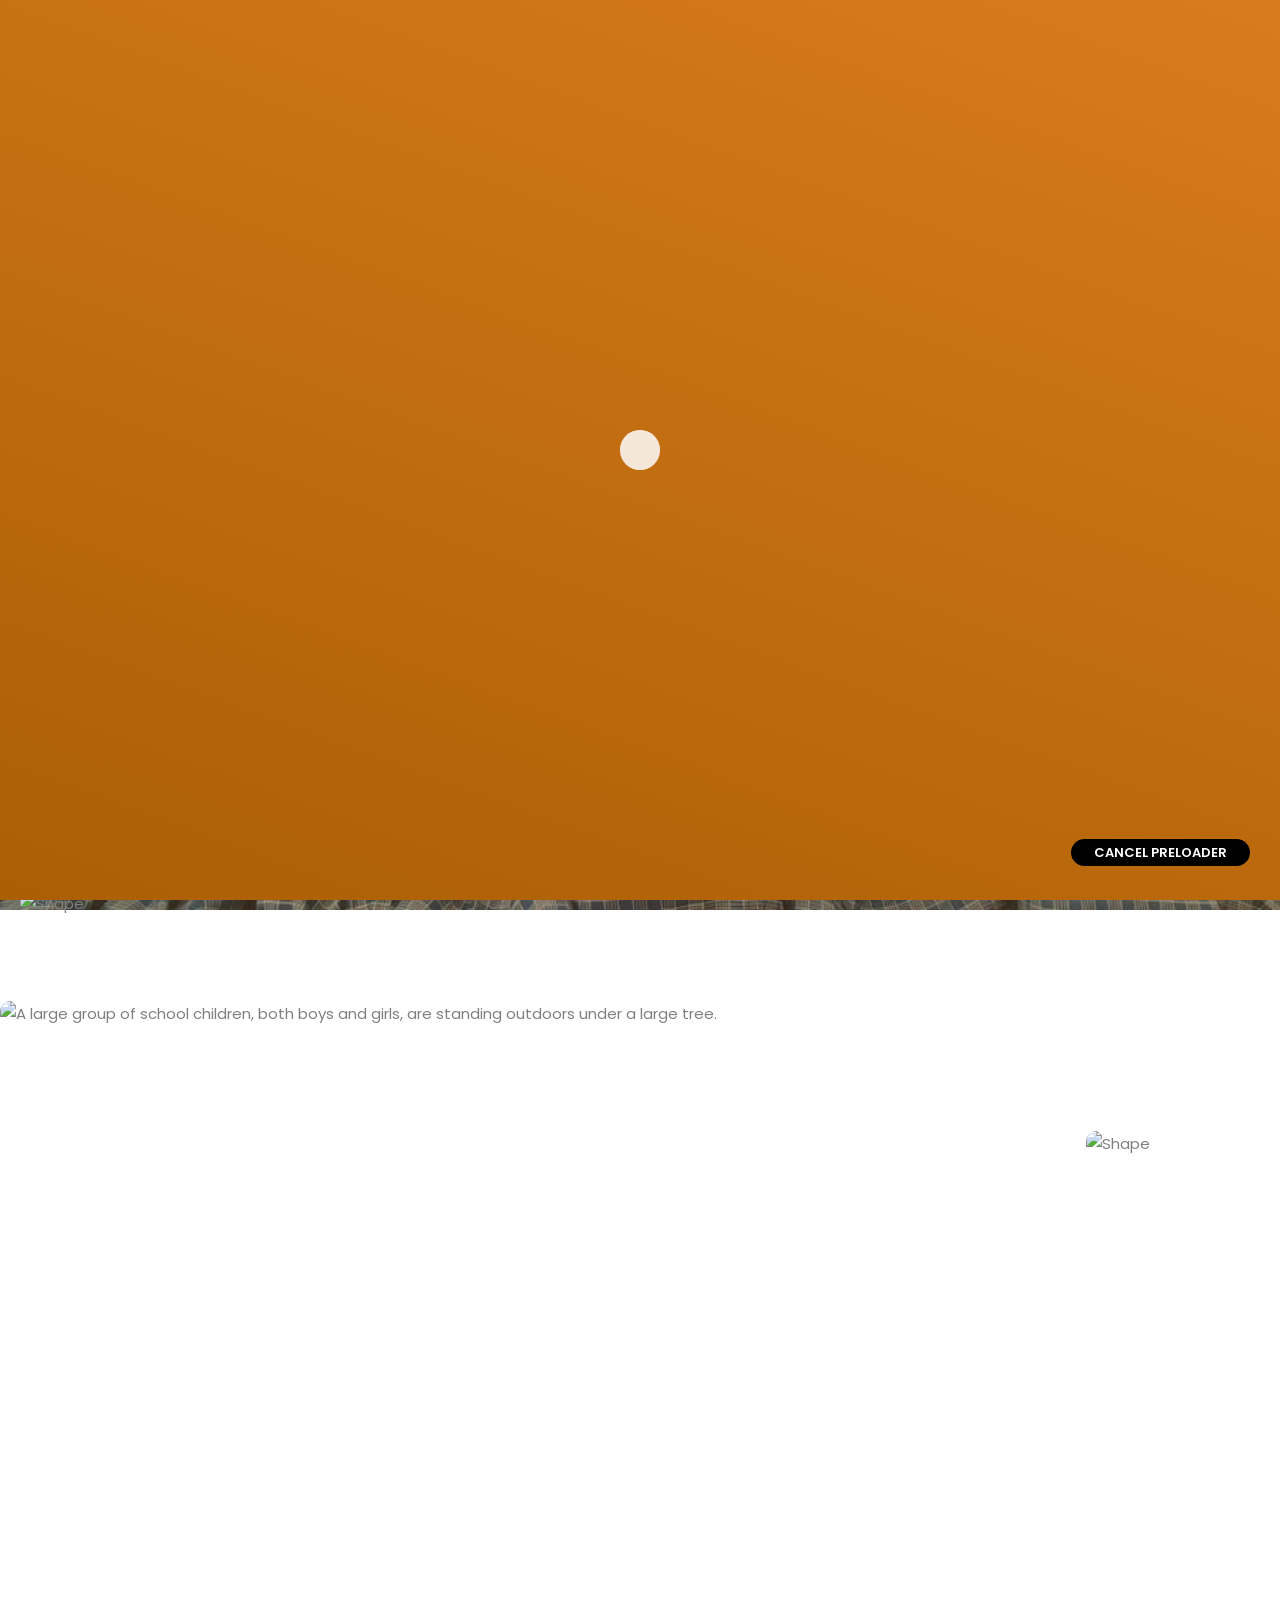
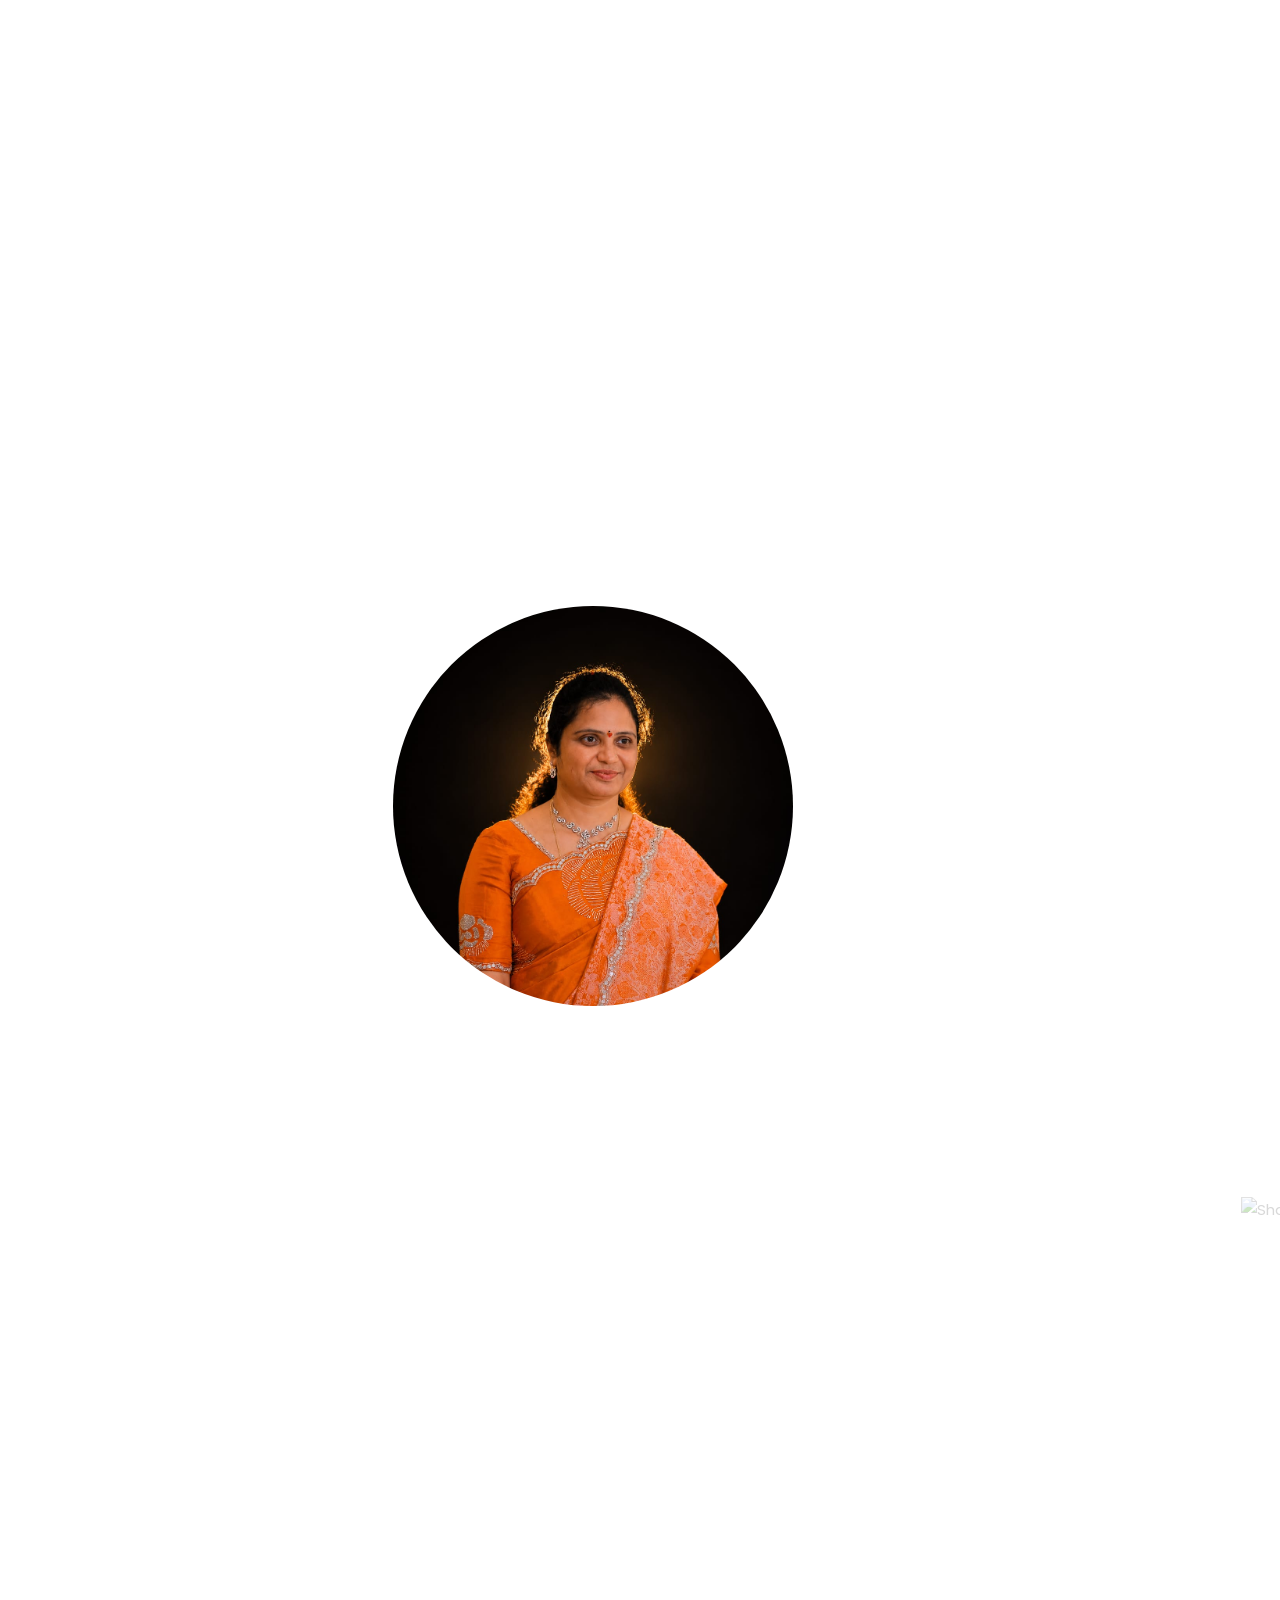
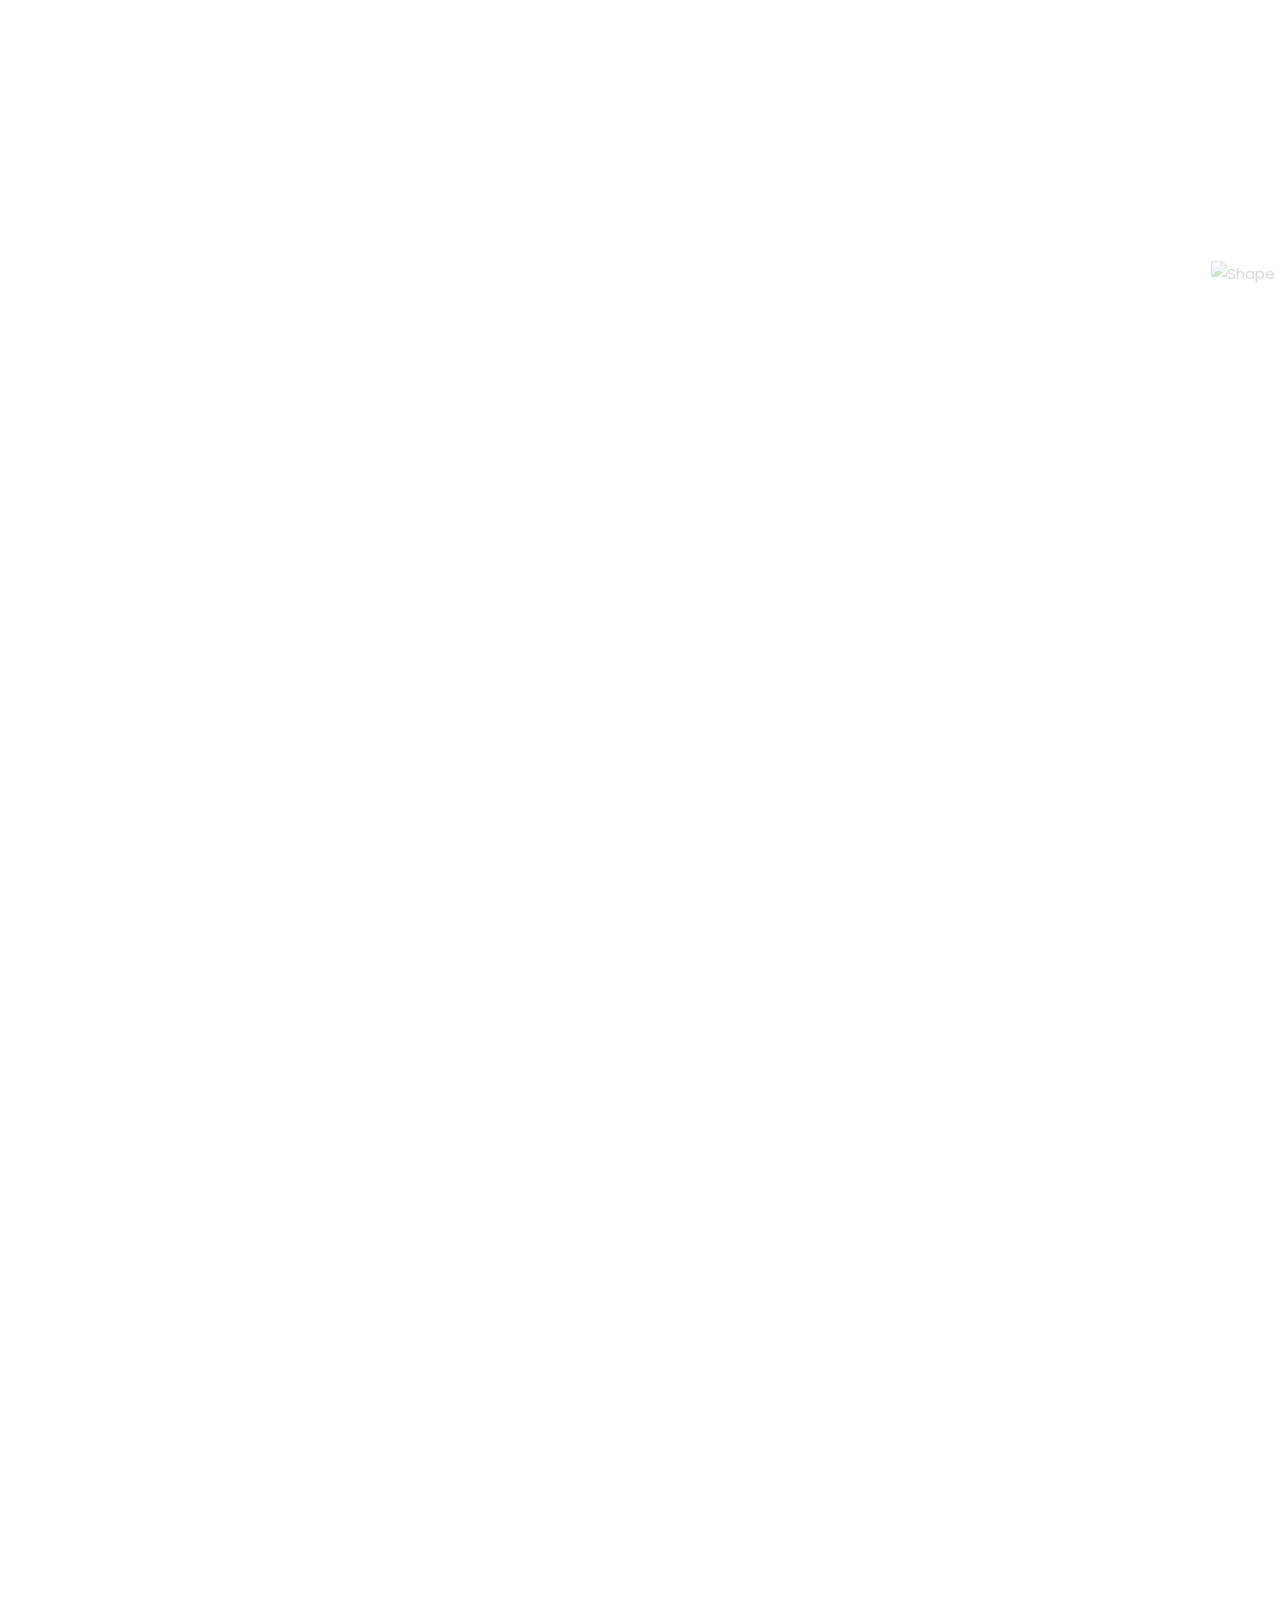
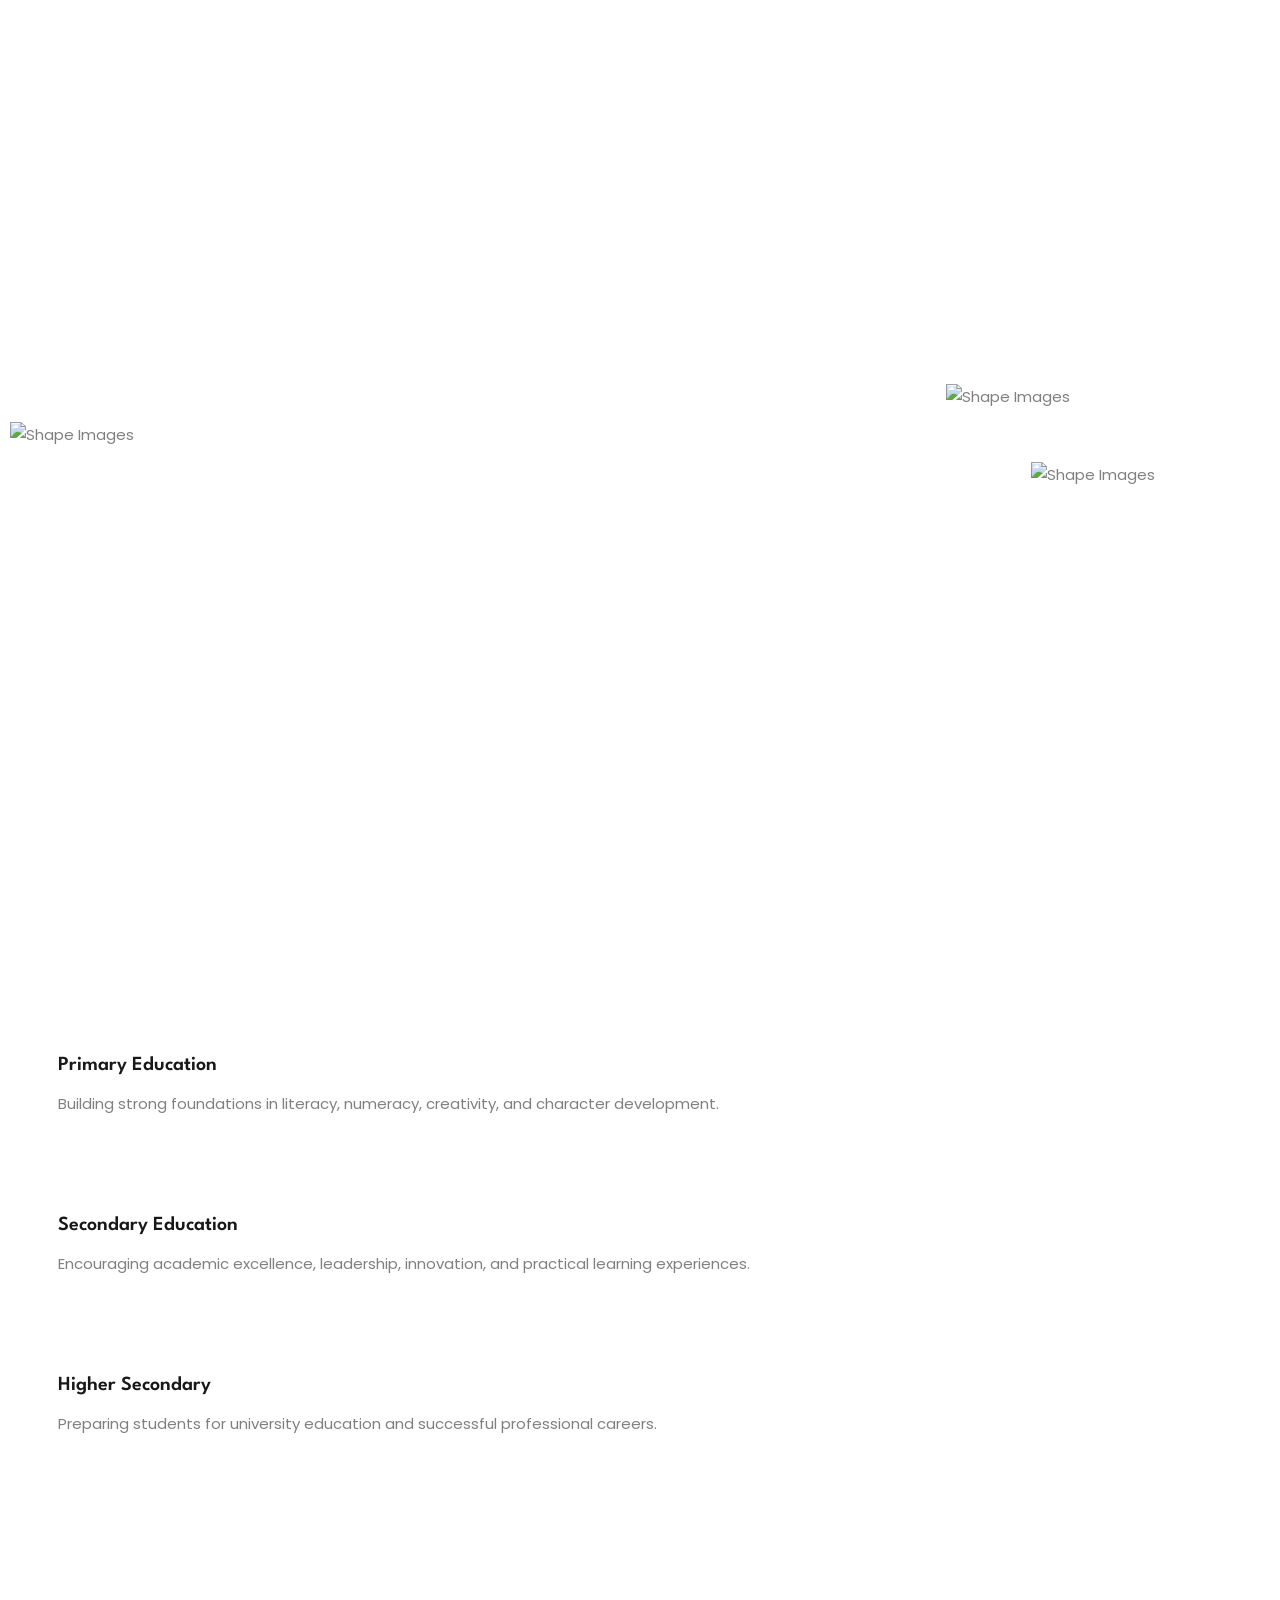
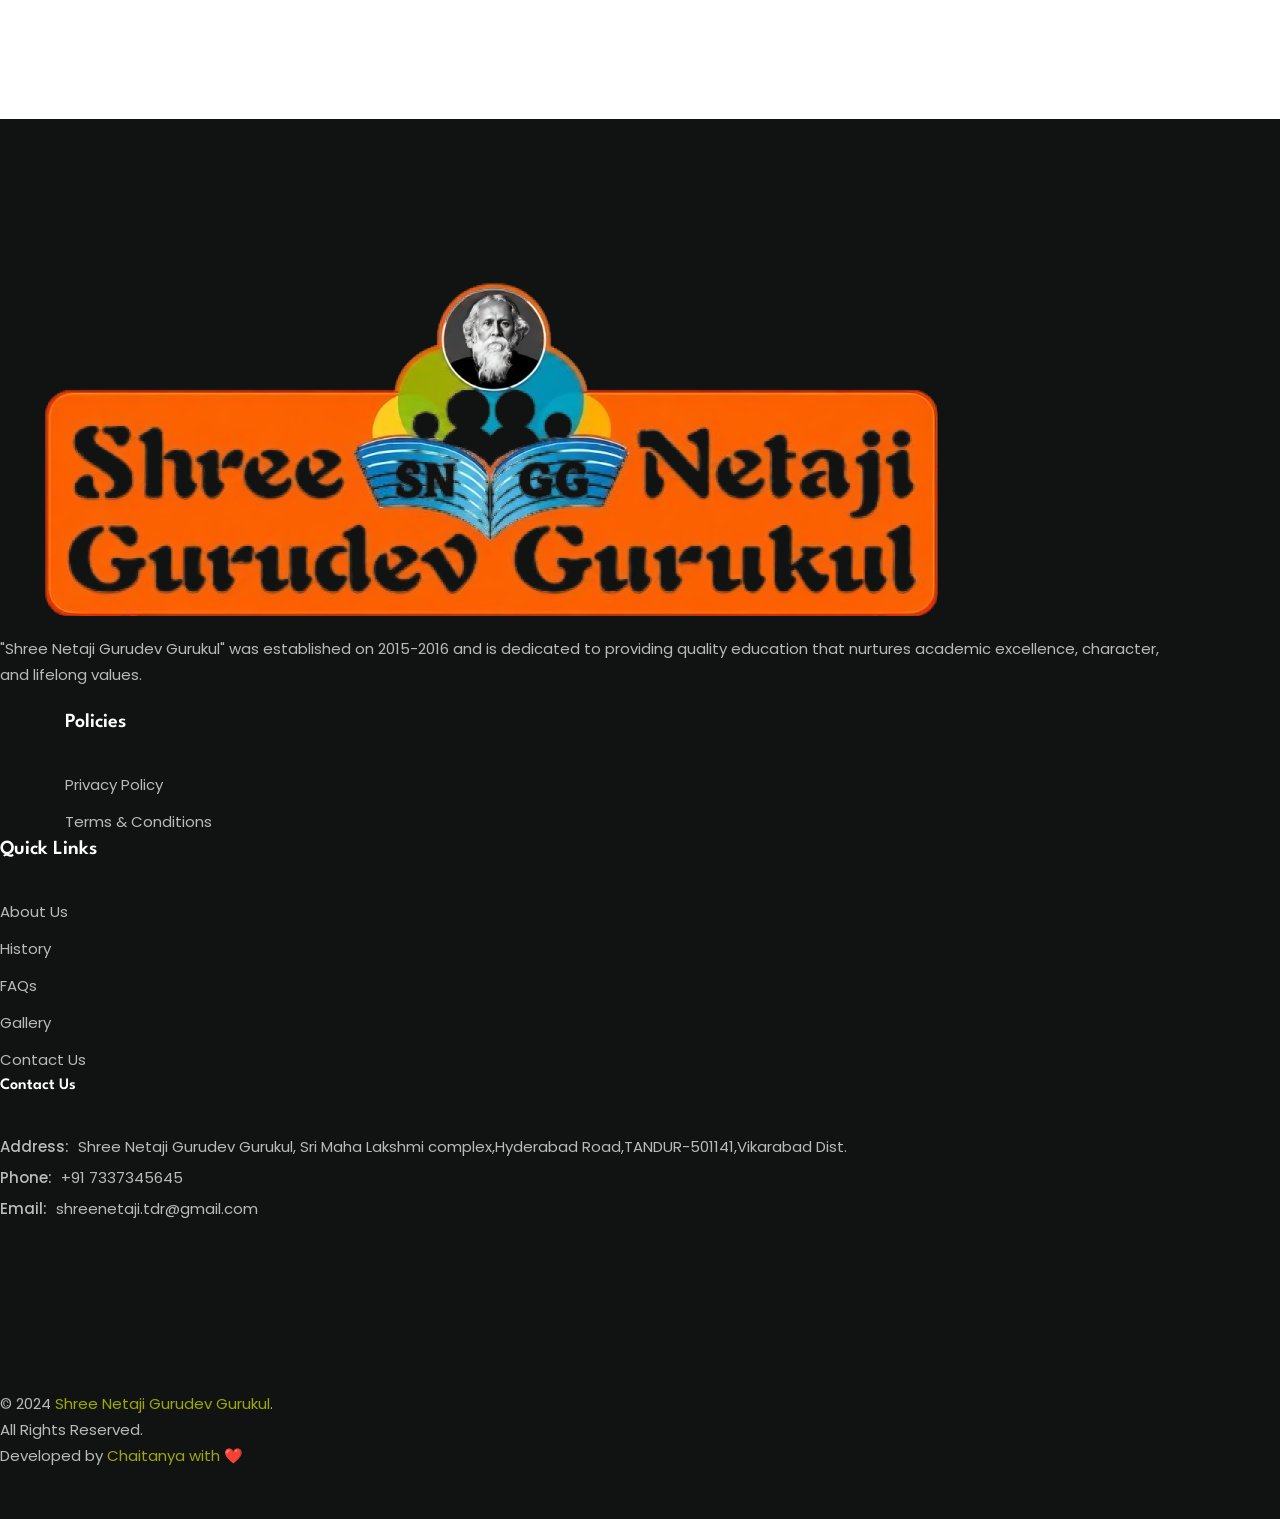
==== commit 16955077: "added site maintaine" ====
--- a/index.html
+++ b/index.html
@@ -1,604 +1,1297 @@
-<!DOCTYPE html>
-<html lang="en">
-<head>
-  <meta charset="UTF-8" />
-  <meta name="viewport" content="width=device-width, initial-scale=1.0" />
-  <title>We'll Be Back Soon</title>
-</head>
-
-<body style="
-  margin: 0;
-  padding: 0;
-  min-height: 100vh;
-  font-family: Arial, Helvetica, sans-serif;
-  background: linear-gradient(135deg, #f8fafc 0%, #eef4ff 100%);
-  color: #172033;
-  overflow-x: hidden;
-">
-
-  <!-- Background Decorative Elements -->
-  <div style="
-    position: fixed;
-    width: 300px;
-    height: 300px;
-    border-radius: 50%;
-    background: rgba(59, 130, 246, 0.08);
-    top: -120px;
-    left: -100px;
-    z-index: 0;
-  "></div>
-
-  <div style="
-    position: fixed;
-    width: 380px;
-    height: 380px;
-    border-radius: 50%;
-    background: rgba(99, 102, 241, 0.07);
-    bottom: -180px;
-    right: -130px;
-    z-index: 0;
-  "></div>
-
-  <!-- Main Wrapper -->
-  <main style="
-    min-height: 100vh;
-    display: flex;
-    align-items: center;
-    justify-content: center;
-    padding: 40px 20px;
-    box-sizing: border-box;
-    position: relative;
-    z-index: 1;
-  ">
-
-    <!-- Maintenance Card -->
-    <section style="
-      width: 100%;
-      max-width: 1050px;
-      background: rgba(255, 255, 255, 0.88);
-      border: 1px solid rgba(226, 232, 240, 0.9);
-      border-radius: 28px;
-      box-shadow: 0 25px 70px rgba(15, 23, 42, 0.10);
-      padding: 55px;
-      box-sizing: border-box;
-      display: flex;
-      align-items: center;
-      gap: 65px;
-      backdrop-filter: blur(12px);
-      -webkit-backdrop-filter: blur(12px);
-    ">
-
-      <!-- Illustration -->
-      <div style="
-        flex: 1;
-        min-width: 0;
-        display: flex;
-        align-items: center;
-        justify-content: center;
-      ">
-
-        <div id="illustrationBox" style="
-          width: 100%;
-          max-width: 420px;
-          position: relative;
-          animation: float 4s ease-in-out infinite;
-        ">
-
-          <!-- Floating Gear -->
-          <div style="
-            position: absolute;
-            top: 10px;
-            right: 30px;
-            width: 58px;
-            height: 58px;
-            border-radius: 50%;
-            background: #eff6ff;
-            display: flex;
-            align-items: center;
-            justify-content: center;
-            box-shadow: 0 10px 25px rgba(59, 130, 246, 0.12);
-            animation: rotateGear 10s linear infinite;
-            z-index: 2;
-          ">
-            <svg width="32" height="32" viewBox="0 0 24 24" fill="none">
-              <path
-                d="M12 8.5A3.5 3.5 0 1 0 12 15.5A3.5 3.5 0 0 0 12 8.5Z"
-                stroke="#3B82F6"
-                stroke-width="1.8"
-              />
-              <path
-                d="M19.4 15A1.7 1.7 0 0 0 19.7 16.9L20 17.2L17.2 20L16.9 19.7A1.7 1.7 0 0 0 15 19.4C14.5 19.2 14.1 19.5 14 20V20.5H10V20C9.9 19.5 9.5 19.2 9 19.4A1.7 1.7 0 0 0 7.1 19.7L6.8 20L4 17.2L4.3 16.9A1.7 1.7 0 0 0 4.6 15C4.8 14.5 4.5 14.1 4 14H3.5V10H4C4.5 9.9 4.8 9.5 4.6 9A1.7 1.7 0 0 0 4.3 7.1L4 6.8L6.8 4L7.1 4.3A1.7 1.7 0 0 0 9 4.6C9.5 4.8 9.9 4.5 10 4V3.5H14V4C14.1 4.5 14.5 4.8 15 4.6A1.7 1.7 0 0 0 16.9 4.3L17.2 4L20 6.8L19.7 7.1A1.7 1.7 0 0 0 19.4 9C19.2 9.5 19.5 9.9 20 10H20.5V14H20C19.5 14.1 19.2 14.5 19.4 15Z"
-                stroke="#3B82F6"
-                stroke-width="1.4"
-                stroke-linejoin="round"
-              />
-            </svg>
-          </div>
-
-          <!-- Main SVG Illustration -->
-          <svg
-            viewBox="0 0 500 400"
-            width="100%"
-            height="auto"
-            xmlns="http://www.w3.org/2000/svg"
+<!doctype html>
+<html class="no-js" lang="si">
+  <head>
+    <!-- Google tag (gtag.js) -->
+    <script
+      async
+      src="https://www.googletagmanager.com/gtag/js?id=G-LCV3ZL24YF"
+    ></script>
+    <script>
+      window.dataLayer = window.dataLayer || [];
+      function gtag() {
+        dataLayer.push(arguments);
+      }
+      gtag("js", new Date());
+
+      gtag("config", "G-LCV3ZL24YF");
+    </script>
+
+    <!-- Meta Data -->
+    <meta charset="UTF-8" />
+    <meta http-equiv="X-UA-Compatible" content="IE=edge" />
+    <title>Shree Netaji Gurudev Gurukul</title>
+    <meta
+      name="description"
+      content="Shree Netaji Gurudev Gurukul, established in 2016, Tandur, Telangana, is dedicated to providing quality education and fostering a strong foundation for students. Our school emphasizes academic excellence, discipline, and ethical values, nurturing young minds in a safe and inclusive environment. With experienced teachers, modern teaching methods, and a balanced curriculum, we focus on holistic development through sports, cultural activities, leadership programs, and life skills. Shree Netaji Gurudev Gurukul continues to grow as a trusted educational institution, shaping confident, responsible, and compassionate individuals ready to excel in higher education and contribute positively to society."
+    />
+    <meta
+      name="viewport"
+      content="width=device-width, initial-scale=1, shrink-to-fit=no"
+    />
+    <!-- Favicon -->
+    <link
+      rel="shortcut icon"
+      type="image/x-icon"
+      href="assets/images/favicon.png"
+    />
+    <!-- CSS ============================================ -->
+    <link rel="stylesheet" href="assets/css/vendor/bootstrap.min.css" />
+    <link rel="stylesheet" href="assets/css/vendor/icomoon.css" />
+    <link rel="stylesheet" href="assets/css/vendor/remixicon.css" />
+    <link rel="stylesheet" href="assets/css/vendor/magnifypopup.min.css" />
+    <link rel="stylesheet" href="assets/css/vendor/odometer.min.css" />
+    <link rel="stylesheet" href="assets/css/vendor/lightbox.min.css" />
+    <link rel="stylesheet" href="assets/css/vendor/animation.min.css" />
+    <link rel="stylesheet" href="assets/css/vendor/jqueru-ui-min.css" />
+    <link rel="stylesheet" href="assets/css/vendor/swiper-bundle.min.css" />
+    <link rel="stylesheet" href="assets/css/vendor/tipped.min.css" />
+
+    <meta
+      name="google-site-verification"
+      content="oLzR3gwIyy2uesXUNwbq5harSB6SQllF6zwD-RBmlJU"
+    />
+
+    <!-- Site Stylesheet -->
+    <link rel="stylesheet" href="assets/css/app.css" />
+  </head>
+
+  <body class="sticky-header">
+    <div id="edublink-preloader">
+      <div class="loading-spinner">
+        <div class="preloader-spin-1"></div>
+        <div class="preloader-spin-2"></div>
+      </div>
+      <div class="preloader-close-btn-wraper">
+        <span class="btn btn-primary preloader-close-btn"
+          >Cancel Preloader</span
+        >
+      </div>
+    </div>
+
+    <div id="main-wrapper" class="main-wrapper">
+      <header class="edu-header header-style-4 header-fullwidth no-topbar">
+        <div id="edu-sticky-placeholder"></div>
+        <div class="header-mainmenu">
+          <div class="container-fluid">
+            <div class="header-navbar">
+              <div class="header-brand">
+                <div class="logo">
+                  <a href="index.html">
+                    <img
+                      class="logo-light"
+                      src="assets/images/logo/sngg_logo-removebg-preview.png"
+                      alt="School Logo"
+                      style="height: 80px; width: auto"
+                    />
+                  </a>
+                </div>
+              </div>
+              <div class="header-mainnav">
+                <nav class="mainmenu-nav">
+                  <ul class="mainmenu">
+                    <li class="highlight"><a>Home</a></li>
+                    <li><a href="index.html#about">About Us</a></li>
+                    <li><a href="index.html#history">History</a></li>
+                    <li>
+                      <a href="index.html#faqs">Frequently Asked Questions</a>
+                    </li>
+                    <li><a href="gallery.html">Gallery</a></li>
+                    <li><a href="contact.html">Contact Us</a></li>
+                    <li class="has-droupdown">
+                      <a href="#">Policies</a>
+                      <ul class="submenu">
+                        <li>
+                          <a href="privacy-policy.html">Privacy Policy</a>
+                        </li>
+                        <!-- <li>
+                          <a href="terms-condition.html">Terms & Conditions</a>
+                        </li> -->
+                      </ul>
+                    </li>
+                  </ul>
+                </nav>
+              </div>
+              <div class="header-right">
+                <ul class="header-action">
+                  <li class="mobile-menu-bar d-block d-xl-none">
+                    <button class="hamberger-button">
+                      <i class="icon-54"></i>
+                    </button>
+                  </li>
+                </ul>
+              </div>
+            </div>
+          </div>
+        </div>
+        <div class="popup-mobile-menu">
+          <div class="inner">
+            <div class="header-top">
+              <div class="logo">
+                <a href="index.html">
+                  <img
+                    class="logo-light"
+                    src="assets/images/logo/sngg_logo-removebg-preview.png"
+                    alt="School Section Logo"
+                  />
+                </a>
+              </div>
+              <div class="close-menu">
+                <button class="close-button">
+                  <i class="icon-73"></i>
+                </button>
+              </div>
+            </div>
+            <ul class="mainmenu">
+              <li class="highlight"><a>Home</a></li>
+              <li><a href="index.html#about">About Us</a></li>
+              <li><a href="index.html#history">History</a></li>
+              <li><a href="index.html#faqs">Frequently Asked Questions</a></li>
+              <li><a href="gallery.html">Gallery</a></li>
+              <li><a href="contact.html">Contact Us</a></li>
+              <li class="has-droupdown">
+                <a href="#">Policies</a>
+                <ul class="submenu">
+                  <li><a href="privacy-policy.html">Privacy Policy</a></li>
+                  <!-- <li><a href="terms-condition.html">Terms & Conditions</a></li> -->
+                </ul>
+              </li>
+            </ul>
+          </div>
+        </div>
+      </header>
+
+     <section class="hero-banner hero-style-7">
+
+    <!-- FULL SCREEN BACKGROUND -->
+    <div class="hero-background">
+        <div class="hero-bg-image active"></div>
+        <div class="hero-bg-image"></div>
+    </div>
+
+    <!-- CONTENT -->
+    <div class="container">
+        <div class="banner-content">
+
+            <h1
+                class="title"
+                data-sal-delay="100"
+                data-sal="slide-up"
+                data-sal-duration="1000"
+                style="color: white;"
+            >
+                Welcome to
+            </h1>
+
+            <img
+                src="./assets/images/logo/sngg_logo-removebg-preview.png"
+                style="width: 40%; border-radius: 10px; margin-bottom: 30px;"
+                alt="Logo of Shree Netaji Gurudev Gurukul"
+            />
+
+            <div
+                class="banner-btn"
+                data-sal-delay="400"
+                data-sal="slide-up"
+                data-sal-duration="1000"
+            >
+                <a
+                    href="index.html#about"
+                    class="edu-btn btn-curved"
+                >
+                    Explore Our School
+                    <i class="icon-4"></i>
+                </a>
+
+                <a
+                    href="contact.html"
+                    class="edu-btn btn-border"
+                    style="color: white;"
+                >
+                    Contact Us
+                </a>
+            </div>
+
+        </div>
+    </div>
+
+</section>
+          
+
+<script>
+document.addEventListener("DOMContentLoaded", function () {
+
+    const images = [
+        "./assets/images/bg/school.jpeg",
+        "./assets/images/gallery/1.jpeg",
+        "./assets/images/gallery/2.jpeg",
+        "./assets/images/gallery/3.jpeg",
+        "./assets/images/gallery/4.JPG",
+        "./assets/images/gallery/5.JPG",
+        "./assets/images/gallery/6.JPG",
+        "./assets/images/gallery/7.JPG",
+        "./assets/images/gallery/11.JPG",
+        "./assets/images/gallery/9.JPG",
+        "./assets/images/gallery/23.JPG",
+        "./assets/images/gallery/19.JPG",
+        "./assets/images/gallery/35.JPG",
+        "./assets/images/gallery/50.JPG",
+        "./assets/images/gallery/70.JPG",
+        "./assets/images/gallery/32.JPG",
+    ];
+
+    const backgrounds = document.querySelectorAll(
+        ".hero-banner.hero-style-7 .hero-bg-image"
+    );
+
+    /* Make sure the required elements exist */
+    if (backgrounds.length < 2 || images.length < 2) {
+        console.warn("Hero slideshow requires two background layers.");
+        return;
+    }
+
+    let currentIndex = 0;
+    let activeLayer = 0;
+
+    /* -----------------------------------------
+       PRELOAD ALL IMAGES
+    ----------------------------------------- */
+
+    images.forEach(function (src) {
+        const img = new Image();
+        img.src = src;
+    });
+
+
+    /* -----------------------------------------
+       SET FIRST IMAGE
+    ----------------------------------------- */
+
+    backgrounds[0].style.backgroundImage =
+        'url("' + images[0] + '")';
+
+    backgrounds[0].classList.add("active");
+
+
+    /* -----------------------------------------
+       PREPARE SECOND LAYER
+    ----------------------------------------- */
+
+    backgrounds[1].style.backgroundImage =
+        'url("' + images[1] + '")';
+
+
+    /* -----------------------------------------
+       CHANGE IMAGE EVERY 2 SECONDS
+    ----------------------------------------- */
+
+    setInterval(function () {
+
+        /*
+         * Get next image
+         */
+        currentIndex =
+            (currentIndex + 1) % images.length;
+
+
+        /*
+         * Select the layer which is currently hidden
+         */
+        const nextLayer =
+            activeLayer === 0 ? 1 : 0;
+
+
+        /*
+         * Put the next image on the hidden layer
+         */
+        backgrounds[nextLayer].style.backgroundImage =
+            'url("' + images[currentIndex] + '")';
+
+
+        /*
+         * Fade the new image in
+         */
+        backgrounds[nextLayer].classList.add("active");
+
+
+        /*
+         * After the transition finishes,
+         * hide the previous layer.
+         */
+        setTimeout(function () {
+
+            backgrounds[activeLayer].classList.remove("active");
+
+            activeLayer = nextLayer;
+
+        }, 600);
+
+    }, 2000);
+
+});
+</script>
+            
+        <!-- <div class="banner-gallery">
+          <div
+            class="thumbnail thumbnail-1"
+            data-sal-delay="500"
+            data-sal="slide-up"
+            data-sal-duration="1000"
           >
-
-            <!-- Ground Shadow -->
-            <ellipse
-              cx="250"
-              cy="355"
-              rx="150"
-              ry="22"
-              fill="#dbeafe"
-              opacity="0.65"
+            <img
+              src="assets/images/site-images/kahaduwa-national-school-main-2.png"
+              alt="Shree Netaji Gurudev Gurukul: students lined up outdoors, school building, girls' sports team, happy preschool children, and group photo of staff and students."
             />
-
-            <!-- Person -->
-            <circle cx="205" cy="118" r="36" fill="#f5c6a5"/>
-
-            <!-- Hair -->
-            <path
-              d="M171 112C169 82 189 65 216 69C239 72 247 91 239 112C228 98 216 94 202 96C190 98 181 105 171 112Z"
-              fill="#334155"
+          </div>
+          <div
+            class="thumbnail thumbnail-2"
+            data-sal-delay="500"
+            data-sal="slide-down"
+            data-sal-duration="1000"
+          >
+            <img
+              src="assets/images/site-images/kahaduwa-national-school-main-1.png"
+              alt="Shree Netaji Gurudev Gurukul: buildings, students in uniform, marching band, and smiling children."
             />
-
-            <!-- Body -->
-            <path
-              d="M165 155C175 145 190 140 205 140C220 140 235 145 245 155L262 252H148L165 155Z"
-              fill="#3B82F6"
+          </div>
+        </div> -->
+        <ul class="shape-group">
+          <li
+            class="shape-1 scene"
+            data-sal-delay="1000"
+            data-sal="fade"
+            data-sal-duration="1000"
+          >
+            <img
+              data-depth="2"
+              src="assets/images/shapes/icon-3.png"
+              alt="Shape"
             />
-
-            <!-- Shirt Detail -->
-            <path
-              d="M202 143L190 165L205 181L220 165L208 143"
-              fill="#2563EB"
+          </li>
+          <li
+            class="shape-2 scene"
+            data-sal-delay="1000"
+            data-sal="fade"
+            data-sal-duration="1000"
+          >
+            <img
+              data-depth="-2"
+              src="assets/images/shapes/icon-1.png"
+              alt="Shape"
             />
-
-            <!-- Left Arm -->
-            <path
-              d="M165 160C149 166 138 184 130 204L105 270"
-              stroke="#f5c6a5"
-              stroke-width="20"
-              stroke-linecap="round"
-              fill="none"
+          </li>
+          <li
+            class="shape-3 scene"
+            data-sal-delay="1000"
+            data-sal="fade"
+            data-sal-duration="1000"
+          >
+            <img
+              data-depth="2"
+              src="assets/images/shapes/icon-5.png"
+              alt="Shape"
             />
-
-            <!-- Right Arm -->
-            <path
-              d="M244 160C263 168 278 190 290 212L320 265"
-              stroke="#f5c6a5"
-              stroke-width="20"
-              stroke-linecap="round"
-              fill="none"
+          </li>
+          <li
+            class="shape-4 scene"
+            data-sal-delay="1000"
+            data-sal="fade"
+            data-sal-duration="1000"
+          >
+            <img
+              data-depth="-2"
+              src="assets/images/shapes/icon-2.png"
+              alt="Shape"
             />
-
-            <!-- Tool -->
-            <rect
-              x="307"
-              y="257"
-              width="72"
-              height="12"
-              rx="6"
-              fill="#64748B"
-              transform="rotate(18 307 257)"
+          </li>
+          <li
+            class="shape-5 scene"
+            data-sal-delay="1000"
+            data-sal="fade"
+            data-sal-duration="1000"
+          >
+            <img
+              data-depth="2"
+              src="assets/images/shapes/icon-4.png"
+              alt="Shape"
             />
-
-            <circle
-              cx="372"
-              cy="278"
-              r="16"
-              fill="#94A3B8"
+          </li>
+          <li
+            class="shape-6"
+            data-sal-delay="1000"
+            data-sal="fade"
+            data-sal-duration="1000"
+          >
+            <img
+              class="rotateit"
+              src="assets/images/shapes/shape-25.png"
+              alt="Shape"
             />
-
-            <!-- Legs -->
-            <path
-              d="M180 250L164 330"
-              stroke="#334155"
-              stroke-width="25"
-              stroke-linecap="round"
+          </li>
+          <li
+            class="shape-7"
+            data-sal-delay="1000"
+            data-sal="fade"
+            data-sal-duration="1000"
+          >
+            <img
+              class="rotateit"
+              src="assets/images/shapes/shape-13.png"
+              alt="Shape"
             />
-
-            <path
-              d="M230 250L255 330"
-              stroke="#334155"
-              stroke-width="25"
-              stroke-linecap="round"
-            />
-
-            <!-- Shoes -->
-            <path
-              d="M150 328C158 321 174 321 181 330L186 340H142C141 335 145 331 150 328Z"
-              fill="#1E293B"
-            />
-
-            <path
-              d="M250 328C259 322 275 325 282 336L285 340H245C243 335 246 331 250 328Z"
-              fill="#1E293B"
-            />
-
-            <!-- Toolbox -->
-            <rect
-              x="330"
-              y="285"
-              width="105"
-              height="70"
-              rx="10"
-              fill="#2563EB"
-            />
-
-            <rect
-              x="350"
-              y="275"
-              width="65"
-              height="20"
-              rx="8"
-              fill="#1D4ED8"
-            />
-
-            <rect
-              x="370"
-              y="302"
-              width="25"
-              height="12"
-              rx="5"
-              fill="#BFDBFE"
-            />
-
-            <!-- Small Decorative Circles -->
-            <circle cx="82" cy="112" r="7" fill="#60A5FA"/>
-            <circle cx="420" cy="100" r="5" fill="#818CF8"/>
-            <circle cx="95" cy="280" r="5" fill="#93C5FD"/>
-
-            <!-- Floating Plus -->
-            <path
-              d="M100 170H120M110 160V180"
-              stroke="#60A5FA"
-              stroke-width="5"
-              stroke-linecap="round"
-            />
-
-          </svg>
+          </li>
+        </ul>
+      </div>
+
+      <div class="edu-about-area about-style-6" id="about">
+        <div class="container">
+          <div class="row g-5 align-items-center">
+            <div class="col-lg-6">
+              <div class="about-image-gallery">
+                <div class="main-img-1">
+                  <img
+                    src="assets/images/bg/school.jpeg"
+                    alt="A large group of school children, both boys and girls, are standing outdoors under a large tree. "
+                  />
+                </div>
+                <!-- <div class="main-img-2 bounce-slide">
+                  <img
+                    src="assets/images/logo/SNGG_LOGO_2-removebg-preview.png"
+                    alt="A school logo featuring a navy blue shield with a white emblem. There are two sheaves of grain flanking the central design."
+                  />
+                </div> -->
+                <ul class="shape-group">
+                  <li class="shape-1">
+                    <img src="assets/images/shapes/shape-11.png" alt="Shape" />
+                  </li>
+                  <li class="shape-2">
+                    <img src="assets/images/shapes/shape-12.png" alt="Shape" />
+                  </li>
+                  <li class="shape-3 scene">
+                    <img
+                      data-depth="1"
+                      src="assets/images/shapes/shape-13.png"
+                      alt="Shape"
+                    />
+                  </li>
+                </ul>
+              </div>
+            </div>
+            <div class="col-lg-6">
+              <div class="about-content">
+                <div
+                  class="section-title section-left mobile-version-center-text"
+                  data-sal-delay="150"
+                  data-sal="slide-up"
+                  data-sal-duration="800"
+                >
+                  <span class="pre-title pre-textsecondary"
+                    >Building a Knowledgeable and Virtuous Future
+                    Generation</span
+                  >
+                  <h2 class="title">
+                    Our School Dedicated to Excellence in Education
+                  </h2>
+                  <span class="shape-line"><i class="icon-19"></i></span>
+                  <p>
+                    Our mission is to empower students through innovative,
+                    compassionate, and student-centered teaching practices. By
+                    emphasizing comprehensive skill development and effective
+                    resource management, we strive to become a model educational
+                    institution that prepares students not only for academic
+                    success but also to become responsible, productive, and
+                    valuable members of society.
+                  </p>
+                </div>
+
+                <div
+                  class="about-mission mobile-version-center-text"
+                  data-sal-delay="150"
+                  data-sal="slide-up"
+                  data-sal-duration="800"
+                >
+                  <div class="row g-5 row--20">
+                    <div class="col-lg-6">
+                      <h5 class="title">Our Vision</h5>
+                      <p>
+                        To nurture knowledgeable, virtuous, and responsible
+                        citizens with positive values and critical thinking, who
+                        contribute meaningfully to the nation and safeguard its
+                        future.
+                      </p>
+                    </div>
+
+                    <div class="col-lg-6">
+                      <h5 class="title">Our Mission</h5>
+                      <p>
+                        Our mission is to build a leading school by effectively
+                        managing resources and enhancing the knowledge and
+                        skills of teachers and students.
+                      </p>
+                    </div>
+                  </div>
+                </div>
+
+                <!-- <a href="#" class="edu-btn btn-curved" data-sal-delay="150" data-sal="slide-up" data-sal-duration="800">Get Started Today <i class="icon-4"></i></a> -->
+              </div>
+            </div>
+          </div>
         </div>
       </div>
 
-      <!-- Content -->
-      <div style="
-        flex: 1;
-        min-width: 0;
-        text-align: left;
-      ">
-
-        <!-- Status Badge -->
-        <div style="
-          display: inline-flex;
-          align-items: center;
-          gap: 8px;
-          background: #eff6ff;
-          color: #2563eb;
-          padding: 9px 15px;
-          border-radius: 30px;
-          font-size: 13px;
-          font-weight: 700;
-          letter-spacing: 0.5px;
-          margin-bottom: 22px;
-        ">
-          <span style="
-            width: 8px;
-            height: 8px;
-            border-radius: 50%;
-            background: #3b82f6;
-            animation: pulse 1.5s infinite;
-          "></span>
-
-          SITE MAINTENANCE
+      <!-- Director -->
+
+      <div class="edu-about-area about-style-6" id="about">
+        <div class="container">
+          <div class="row g-5 align-items-center">
+            <div class="col-lg-6">
+              <div class="about-content">
+                <div
+                  class="section-title section-left mobile-version-center-text"
+                  data-sal-delay="150"
+                  data-sal="slide-up"
+                  data-sal-duration="800"
+                >
+                  <span class="pre-title pre-textsecondary">
+                    Director's Message
+                  </span>
+
+                  <h2 class="title">
+                    A Warm Welcome from Our Director, <br />
+                    Mrs. Manimala
+                  </h2>
+
+                  <span class="shape-line"><i class="icon-19"></i></span>
+
+                  <p>
+                    We believe that every child is unique and possesses the
+                    potential to achieve great success when guided with care,
+                    dedication, and the right opportunities.
+                  </p>
+
+                  <p>
+                    At our institution, we are committed to providing a balanced
+                    education that combines academic excellence with Indian
+                    culture, character development, creativity, and leadership.
+                    Our dedicated teachers work tirelessly to create a safe,
+                    inclusive, and inspiring learning environment where students
+                    grow into confident, compassionate, and responsible
+                    individuals.
+                  </p>
+
+                  <p>
+                    I sincerely thank our parents for their trust and support
+                    and encourage every student to embrace learning with
+                    curiosity, determination, and integrity. Together, let us
+                    build a brighter future and shape young minds into
+                    responsible citizens who will make meaningful contributions
+                    to society.
+                  </p>
+                </div>
+
+                <div
+                  class="about-mission mobile-version-center-text"
+                  data-sal-delay="150"
+                  data-sal="slide-up"
+                  data-sal-duration="800"
+                >
+                  <div class="row g-5 row--20">
+                    <div class="col-lg-6">
+                      <h5 class="title">Our Commitment</h5>
+                      <p>
+                        To provide every student with a nurturing environment
+                        that promotes academic excellence, personal growth,
+                        discipline, creativity, and lifelong learning.
+                      </p>
+                    </div>
+
+                    <div class="col-lg-6">
+                      <h5 class="title">Our Promise</h5>
+                      <p>
+                        To inspire students to become confident, compassionate,
+                        and responsible individuals who uphold strong values and
+                        positively contribute to society.
+                      </p>
+                    </div>
+                  </div>
+                </div>
+
+                <!-- <a href="#" class="edu-btn btn-curved">Learn More <i class="icon-4"></i></a> -->
+              </div>
+            </div>
+            <div class="col-lg-6">
+              <div class="about-image-gallery">
+                <div class="main-img-1" style="border-radius: 50%; overflow: hidden; width: 400px; height: 400px; margin: auto;">
+                  <img
+                    src="assets/images/director/mam.jpeg"
+                    alt="Diretor"
+                    style=" width: 100%; height: auto;"
+                  />
+                </div>
+                <!-- <div class="main-img-2 bounce-slide">
+                  <img
+                    src="assets/images/logo/SNGG_LOGO_2-removebg-preview.png"
+                    alt="A school logo featuring a navy blue shield with a white emblem. There are two sheaves of grain flanking the central design."
+                  />
+                </div> -->
+                <!-- <ul class="shape-group">
+                  <li class="shape-1">
+                    <img src="assets/images/shapes/shape-11.png" alt="Shape" />
+                  </li>
+                  <li class="shape-2">
+                    <img src="assets/images/shapes/shape-12.png" alt="Shape" />
+                  </li>
+                  <li class="shape-3 scene">
+                    <img
+                      data-depth="1"
+                      src="assets/images/shapes/shape-13.png"
+                      alt="Shape"
+                    />
+                  </li>
+                </ul> -->
+              </div>
+            </div>
+          </div>
         </div>
-
-        <!-- Heading -->
-        <h1 style="
-          margin: 0 0 18px 0;
-          font-size: clamp(36px, 5vw, 58px);
-          line-height: 1.08;
-          letter-spacing: -2px;
-          color: #0f172a;
-          font-weight: 800;
-        ">
-          We'll Be Back
-          <span style="color: #3b82f6;">Soon.</span>
-        </h1>
-
-        <!-- Description -->
-        <p style="
-          margin: 0 0 28px 0;
-          max-width: 520px;
-          color: #64748b;
-          font-size: 17px;
-          line-height: 1.8;
-        ">
-          Our website is currently undergoing some improvements to provide
-          you with a better and smoother experience. We'll be back online
-          shortly.
-        </p>
-
-        <!-- Progress -->
-        <div style="
-          width: 100%;
-          max-width: 470px;
-          margin-bottom: 28px;
-        ">
-
-          <div style="
-            display: flex;
-            justify-content: space-between;
-            margin-bottom: 9px;
-            font-size: 13px;
-            font-weight: 600;
-            color: #64748b;
-          ">
-            <span>Maintenance in progress</span>
-            <!-- <span id="progressText">75%</span> -->
-          </div>
-
-          <!-- <div style="
-            width: 100%;
-            height: 7px;
-            background: #e2e8f0;
-            border-radius: 20px;
-            overflow: hidden;
-          ">
-            <div id="progressBar" style="
-              width: 75%;
-              height: 100%;
-              border-radius: 20px;
-              background: linear-gradient(90deg, #3b82f6, #6366f1);
-              transition: width 1s ease;
-            "></div>
-          </div> -->
+      </div>
+
+      <div class="edu-course-area course-area-7" id="history">
+        <div class="container edublink-animated-shape">
+          <div
+            class="section-title section-center"
+            data-sal-delay="150"
+            data-sal="slide-up"
+            data-sal-duration="800"
+          >
+            <span class="pre-title pre-textsecondary">About Us</span>
+            <h2 class="title">
+              The Remarkable Journey of Shree Netaji Gurudev Gurukul
+            </h2>
+            <span class="shape-line"><i class="icon-19"></i></span>
+          </div>
+
+          <div class="row g-5">
+            <div
+              class="col-12 col-lg-12 col-md-6"
+              data-sal-delay="150"
+              data-sal="slide-up"
+              data-sal-duration="800"
+            >
+              <div class="edu-course course-style-7 bg-color-extra02">
+                <div class="inner about-school">
+                  <p>
+                    <strong>Shree Netaji Gurudev Gurukul</strong>, located in
+                    <strong>Tandur, Telangana Vikarabad District, Telangana</strong>, was established in
+                    <strong>2015–2016</strong> with the vision of providing quality
+                    education and creating a strong foundation for the students
+                    of the region. The school was founded to make modern,
+                    value-based education accessible to every child while
+                    promoting academic excellence, discipline, and ethical
+                    values.
+                  </p>
+
+                  <p>
+                    Since its inception, the school has been committed to
+                    nurturing young minds through a safe, inclusive, and
+                    student-friendly learning environment. Equipped with
+                    qualified teachers, modern teaching methods, and a balanced
+                    curriculum, the institution focuses on developing students
+                    academically, socially, and emotionally. Along with
+                    classroom learning, equal importance is given to sports,
+                    cultural activities, leadership, and life skills.
+                  </p>
+
+                  <p>
+                    Today,
+                    <strong>Shree Netaji Gurudev Gurukul</strong> continues to
+                    grow as one of the trusted educational institutions in
+                    <strong>Tandur, Telangana Vikarabad District, Telangana</strong>. With the support of
+                    dedicated faculty, caring parents, and the local community,
+                    the school strives to shape confident, responsible, and
+                    compassionate individuals who are prepared to excel in
+                    higher education and contribute positively to society.
+                  </p>
+                </div>
+              </div>
+            </div>
+          </div>
+
+          <ul class="shape-group">
+            <li class="shape-1 scene">
+              <img
+                data-depth="2"
+                src="assets/images/shapes/icon-3.png"
+                alt="Shape"
+              />
+            </li>
+            <li class="shape-2 scene">
+              <img
+                data-depth="-2"
+                src="assets/images/shapes/icon-2.png"
+                alt="Shape"
+              />
+            </li>
+          </ul>
         </div>
-
-        <!-- Status Message -->
-        <div style="
-          display: flex;
-          align-items: center;
-          gap: 10px;
-          color: #475569;
-          font-size: 14px;
-          margin-bottom: 30px;
-        ">
-
-          <span style="
-            width: 9px;
-            height: 9px;
-            border-radius: 50%;
-            background: #22c55e;
-            box-shadow: 0 0 0 5px rgba(34,197,94,0.10);
-          "></span>
-
-          <span>
-            We're working hard behind the scenes
-            <span id="dots">.</span>
-          </span>
-
+        <ul class="shape-group">
+          <li class="shape-3 scene">
+            <img
+              data-depth="2"
+              src="assets/images/shapes/icon-4.png"
+              alt="Shape"
+            />
+          </li>
+        </ul>
+      </div>
+
+      <div class="features-area-4">
+        <div class="container">
+          <div
+            class="section-title section-center"
+            data-sal-delay="150"
+            data-sal="slide-up"
+            data-sal-duration="800"
+          >
+            <span class="pre-title pre-textsecondary"
+              >Why Choose Our School</span
+            >
+            <h2 class="title">Empowering Students for a Bright Future</h2>
+            <span class="shape-line"><i class="icon-19"></i></span>
+          </div>
+
+          <div class="row">
+            <!-- Academic Excellence -->
+            <div
+              class="col-lg-4 col-md-6"
+              data-sal-delay="50"
+              data-sal="slide-up"
+              data-sal-duration="800"
+            >
+              <div class="features-box features-style-4 color-primary-style">
+                <div class="content">
+                  <h5 class="title mobile-version-center-text">
+                    Academic Excellence
+                  </h5>
+                  <p>
+                    At Shree Netaji Gurudev Gurukul, we are committed to
+                    providing high-quality education through experienced
+                    faculty, modern teaching methods, and a well-structured
+                    curriculum. Our focus is on developing strong academic
+                    foundations while encouraging curiosity, critical thinking,
+                    and lifelong learning.
+                  </p>
+                </div>
+              </div>
+            </div>
+
+            <!-- Holistic Development -->
+            <div
+              class="col-lg-4 col-md-6"
+              data-sal-delay="100"
+              data-sal="slide-up"
+              data-sal-duration="800"
+            >
+              <div class="features-box features-style-4 color-secondary-style">
+                <div class="content">
+                  <h5 class="title mobile-version-center-text">
+                    Holistic Development
+                  </h5>
+                  <p>
+                    We believe education goes beyond the classroom. Through
+                    sports, cultural activities, leadership programs, and
+                    community service, students develop confidence, teamwork,
+                    creativity, discipline, and essential life skills that
+                    prepare them for future success.
+                  </p>
+                </div>
+              </div>
+            </div>
+
+            <!-- Values & Character -->
+            <div
+              class="col-lg-4 col-md-6"
+              data-sal-delay="150"
+              data-sal="slide-up"
+              data-sal-duration="800"
+            >
+              <div class="features-box features-style-4 color-extra02-style">
+                <div class="content">
+                  <h5 class="title mobile-version-center-text">
+                    Values & Character Building
+                  </h5>
+                  <p>
+                    Guided by the philosophy of "Modern Education with Indian
+                    Culture," we nurture students with integrity, compassion,
+                    respect, responsibility, and strong moral values, helping
+                    them grow into confident individuals and responsible global
+                    citizens.
+                  </p>
+                </div>
+              </div>
+            </div>
+          </div>
         </div>
-
-        <!-- Contact Button -->
-        <!-- <a
-          href="mailto:info@example.com"
-          style="
-            display: inline-flex;
-            align-items: center;
-            gap: 9px;
-            text-decoration: none;
-            background: #0f172a;
-            color: #ffffff;
-            padding: 14px 22px;
-            border-radius: 12px;
-            font-size: 14px;
-            font-weight: 700;
-            box-shadow: 0 10px 25px rgba(15, 23, 42, 0.15);
-            transition: all 0.3s ease;
-          "
-          onmouseover="
-            this.style.background='#2563eb';
-            this.style.transform='translateY(-2px)';
-            this.style.boxShadow='0 14px 30px rgba(37,99,235,0.22)';
-          "
-          onmouseout="
-            this.style.background='#0f172a';
-            this.style.transform='translateY(0)';
-            this.style.boxShadow='0 10px 25px rgba(15,23,42,0.15)';
-          "
-        >
-          Contact Us
-
-          <svg
-            width="17"
-            height="17"
-            viewBox="0 0 24 24"
-            fill="none"
+      </div>
+
+      <div class="edu-faq-area faq-style-4" id="faqs">
+        <div class="container">
+          <div class="row g-5 row--45 align-items-end">
+            <div class="col-lg-6">
+              <div class="edu-faq-content">
+                <div
+                  class="section-title section-left mobile-version-center-text"
+                  data-sal-delay="150"
+                  data-sal="slide-up"
+                  data-sal-duration="800"
+                >
+                  <span class="pre-title pre-textsecondary"
+                    >Everything You Need to Know</span
+                  >
+                  <h2 class="title">Answers to Your Questions</h2>
+                  <span class="shape-line"><i class="icon-19"></i></span>
+                </div>
+
+                <div
+                  class="faq-accordion"
+                  id="faq-accordion"
+                  data-sal-delay="150"
+                  data-sal="slide-up"
+                  data-sal-duration="800"
+                >
+                  <div class="accordion">
+                    <!-- FAQ 1 -->
+                    <div class="accordion-item">
+                      <h5 class="accordion-header">
+                        <button
+                          class="accordion-button style-extra02"
+                          type="button"
+                          data-bs-toggle="collapse"
+                          data-bs-target="#collapseOne"
+                          aria-expanded="true"
+                        >
+                          Why Choose Shree Netaji Gurudev Gurukul?
+                        </button>
+                      </h5>
+
+                      <div
+                        id="collapseOne"
+                        class="accordion-collapse collapse show"
+                        data-bs-parent="#faq-accordion"
+                      >
+                        <div class="accordion-body">
+                          <p>
+                            Shree Netaji Gurudev Gurukul is committed to
+                            providing a balanced education that combines
+                            academic excellence with Indian culture, discipline,
+                            and moral values. Our experienced faculty,
+                            student-centered learning approach, and supportive
+                            environment encourage every child to achieve their
+                            full potential academically, socially, and
+                            personally. We focus on developing confident,
+                            responsible, and compassionate individuals who are
+                            prepared to face future challenges with integrity.
+                          </p>
+                        </div>
+                      </div>
+                    </div>
+
+                    <!-- FAQ 2 -->
+                    <div class="accordion-item">
+                      <h5 class="accordion-header">
+                        <button
+                          class="accordion-button collapsed style-extra05"
+                          type="button"
+                          data-bs-toggle="collapse"
+                          data-bs-target="#collapseTwo"
+                          aria-expanded="false"
+                        >
+                          What Facilities Does the School Provide?
+                        </button>
+                      </h5>
+
+                      <div
+                        id="collapseTwo"
+                        class="accordion-collapse collapse"
+                        data-bs-parent="#faq-accordion"
+                      >
+                        <div class="accordion-body">
+                          <p>
+                            Our school provides a modern learning environment
+                            with spacious classrooms, well-equipped
+                            laboratories, a library, computer facilities, sports
+                            grounds, cultural activity spaces, and a safe
+                            campus. We continuously improve our infrastructure
+                            to support both academic learning and
+                            extracurricular development, ensuring every student
+                            enjoys a comfortable and inspiring educational
+                            experience.
+                          </p>
+                        </div>
+                      </div>
+                    </div>
+
+                    <!-- FAQ 3 -->
+                    <div class="accordion-item">
+                      <h5 class="accordion-header">
+                        <button
+                          class="accordion-button collapsed style-primary"
+                          type="button"
+                          data-bs-toggle="collapse"
+                          data-bs-target="#collapseThree"
+                          aria-expanded="false"
+                        >
+                          How Does the School Support Student Development?
+                        </button>
+                      </h5>
+
+                      <div
+                        id="collapseThree"
+                        class="accordion-collapse collapse"
+                        data-bs-parent="#faq-accordion"
+                      >
+                        <div class="accordion-body">
+                          <p>
+                            We believe every child has unique talents and
+                            abilities. Along with quality education, we
+                            encourage participation in sports, cultural
+                            programs, leadership activities, and community
+                            service. Our teachers provide individual attention
+                            and guidance to help students build confidence,
+                            communication skills, creativity, and strong
+                            character, preparing them for lifelong success.
+                          </p>
+                        </div>
+                      </div>
+                    </div>
+                  </div>
+                </div>
+              </div>
+            </div>
+
+            <div class="col-lg-6">
+              <div class="faq-thumbnail">
+                <div
+                  class="faq-thumbnail thumbnail-1"
+                  data-sal-delay="50"
+                  data-sal="slide-left"
+                  data-sal-duration="800"
+                >
+                  <img src="assets/images/shapes/faq-5.png" alt="FAQ Images" />
+                </div>
+
+                <ul class="shape-group">
+                  <li class="shape-1 scene">
+                    <img
+                      data-depth="1"
+                      src="assets/images/shapes/shape-12.png"
+                      alt="Shape Images"
+                    />
+                  </li>
+                  <li class="shape-2 scene">
+                    <img
+                      data-depth="-1"
+                      src="assets/images/shapes/shape-13.png"
+                      alt="Shape Images"
+                    />
+                  </li>
+                  <li class="shape-3 scene">
+                    <img
+                      data-depth="1"
+                      src="assets/images/shapes/shape-15.png"
+                      alt="Shape Images"
+                    />
+                  </li>
+                </ul>
+              </div>
+            </div>
+          </div>
+        </div>
+      </div>
+
+      <!-- <div class="edu-event-area event-area-3 bg-image">
+        <div class="container edublink-animated-shape">
+          <div class="section-title section-center"
+         data-sal-delay="150"
+         data-sal="slide-up"
+         data-sal-duration="800">
+
+      <span class="pre-title pre-textsecondary">
+        Our Educational Philosophy
+      </span>
+
+      <h2 class="title">
+        Nurturing Minds, Building Character
+      </h2>
+
+      <span class="shape-line">
+        <i class="icon-19"></i>
+      </span>
+
+      <p class="mt-3">
+        At Shree Netaji Gurudev Gurukul, education goes beyond textbooks. We
+        believe in nurturing every student's intellectual, emotional, physical,
+        and moral development. Through a balanced approach that combines modern
+        education with Indian culture and values, we prepare our students to
+        become confident learners, compassionate individuals, and responsible
+        global citizens.
+      </p>
+
+    </div>
+
+          <ul class="shape-group">
+            <li class="shape-1 scene">
+              <img
+                data-depth="2"
+                src="assets/images/shapes/icon-2.png"
+                alt="Shape"
+              />
+            </li>
+            <li class="shape-2 scene">
+              <img
+                data-depth="-2"
+                src="assets/images/shapes/icon-1.png"
+                alt="Shape"
+              />
+            </li>
+          </ul>
+        </div>
+      </div> -->
+
+      <div class="edu-event-area event-area-3 bg-image">
+        <div class="container edublink-animated-shape">
+          <div
+            class="section-title section-center"
+            data-sal-delay="150"
+            data-sal="slide-up"
+            data-sal-duration="800"
           >
-            <path
-              d="M5 12H19M13 6L19 12L13 18"
-              stroke="currentColor"
-              stroke-width="2"
-              stroke-linecap="round"
-              stroke-linejoin="round"
-            />
-          </svg>
-        </a> -->
-
+            <span class="pre-title pre-textsecondary"> Academic Programs </span>
+
+            <h2 class="title">Excellence in Learning at Every Stage</h2>
+
+            <span class="shape-line">
+              <i class="icon-19"></i>
+            </span>
+
+            <p class="mt-3">
+              Our academic curriculum is carefully designed to promote
+              intellectual growth, creativity, critical thinking, and strong
+              moral values. We provide students with a well-rounded education
+              that prepares them for higher studies and lifelong success.
+            </p>
+          </div>
+
+          <div class="row g-5 mt-5">
+            <div class="col-lg-4">
+              <div class="edu-event-list event-list-3 bg-style-primary">
+                <div class="inner">
+                  <div class="content">
+                    <h4 class="title">Primary Education</h4>
+                    <p>
+                      Building strong foundations in literacy, numeracy,
+                      creativity, and character development.
+                    </p>
+                  </div>
+                </div>
+              </div>
+            </div>
+
+            <div class="col-lg-4">
+              <div class="edu-event-list event-list-3 bg-style-secondary">
+                <div class="inner">
+                  <div class="content">
+                    <h4 class="title">Secondary Education</h4>
+                    <p>
+                      Encouraging academic excellence, leadership, innovation,
+                      and practical learning experiences.
+                    </p>
+                  </div>
+                </div>
+              </div>
+            </div>
+
+            <div class="col-lg-4">
+              <div class="edu-event-list event-list-3 bg-style-extra02">
+                <div class="inner">
+                  <div class="content">
+                    <h4 class="title">Higher Secondary</h4>
+                    <p>
+                      Preparing students for university education and successful
+                      professional careers.
+                    </p>
+                  </div>
+                </div>
+              </div>
+            </div>
+          </div>
+        </div>
       </div>
 
-    </section>
-  </main>
-
-  <!-- Footer -->
-  
-
-
-  <!-- Inline CSS Animations -->
-  <style>
-    @keyframes float {
-      0%, 100% {
-        transform: translateY(0);
-      }
-
-      50% {
-        transform: translateY(-10px);
-      }
-    }
-
-    @keyframes rotateGear {
-      from {
-        transform: rotate(0deg);
-      }
-
-      to {
-        transform: rotate(360deg);
-      }
-    }
-
-    @keyframes pulse {
-      0% {
-        box-shadow: 0 0 0 0 rgba(59, 130, 246, 0.45);
-      }
-
-      70% {
-        box-shadow: 0 0 0 7px rgba(59, 130, 246, 0);
-      }
-
-      100% {
-        box-shadow: 0 0 0 0 rgba(59, 130, 246, 0);
-      }
-    }
-
-    @media (max-width: 800px) {
-
-      main {
-        padding: 25px 15px !important;
-      }
-
-      main section {
-        flex-direction: column !important;
-        padding: 35px 25px !important;
-        gap: 20px !important;
-        text-align: center !important;
-      }
-
-      main section > div:last-child {
-        text-align: center !important;
-      }
-
-      main section > div:last-child p {
-        margin-left: auto !important;
-        margin-right: auto !important;
-      }
-
-      main section > div:last-child > div:nth-of-type(2) {
-        margin-left: auto !important;
-        margin-right: auto !important;
-      }
-
-      main section > div:last-child > div:nth-of-type(3) {
-        justify-content: center !important;
-      }
-
-      main section > div:last-child > a {
-        margin-top: 0 !important;
-      }
-
-      #illustrationBox {
-        max-width: 330px !important;
-      }
-    }
-
-    @media (max-width: 480px) {
-
-      main section {
-        border-radius: 22px !important;
-        padding: 28px 18px !important;
-      }
-
-      h1 {
-        font-size: 38px !important;
-        letter-spacing: -1.5px !important;
-      }
-
-      main section > div:last-child p {
-        font-size: 15px !important;
-      }
-
-      footer {
-        position: static !important;
-        padding: 0 0 15px 0 !important;
-      }
-    }
-  </style>
-
-
-  <!-- Inline JavaScript -->
-  <script>
-
-    // Current Year
-    document.getElementById("year").textContent = new Date().getFullYear();
-
-
-    // Animated Dots
-    let dotCount = 1;
-
-    setInterval(function () {
-
-      dotCount++;
-
-      if (dotCount > 3) {
-        dotCount = 1;
-      }
-
-      document.getElementById("dots").textContent =
-        ".".repeat(dotCount);
-
-    }, 500);
-
-
-    // Subtle Progress Animation
-    let progress = 75;
-
-    setInterval(function () {
-
-      progress += 1;
-
-      if (progress > 92) {
-        progress = 75;
-      }
-
-      document.getElementById("progressBar").style.width =
-        progress + "%";
-
-      document.getElementById("progressText").textContent =
-        progress + "%";
-
-    }, 5000);
-
-
-    // Small parallax effect for desktop
-    const illustration = document.getElementById("illustrationBox");
-
-    document.addEventListener("mousemove", function (event) {
-
-      if (window.innerWidth <= 800) return;
-
-      const x = (window.innerWidth / 2 - event.clientX) / 100;
-      const y = (window.innerHeight / 2 - event.clientY) / 100;
-
-      illustration.style.transform =
-        "translate(" + x + "px, " + y + "px)";
-
-    });
-
-    document.addEventListener("mouseleave", function () {
-      illustration.style.transform = "";
-    });
-
-  </script>
-
-</body>
-</html>+      <footer class="edu-footer footer-kindergarten footer-style-6">
+        <div class="footer-top">
+          <div class="container">
+            <div class="row g-5">
+              <div class="col-lg-3 col-md-6 col-sm-12 col-12">
+                <div class="edu-footer-widget">
+                  <div class="logo">
+                    <a href="index.html">
+                      <img
+                        class="logo-dark"
+                        src="assets/images/logo/bg2.png"
+                        alt="School Logo with name"
+                      />
+                    </a>
+                  </div>
+                  <p class="description">
+                    "Shree Netaji Gurudev Gurukul" was established on 2015-2016 and is dedicated to providing quality education that nurtures academic excellence, character, and lifelong values.
+                  </p>
+                </div>
+              </div>
+
+              <div class="col-lg-3 col-md-6 col-sm-6 col-12">
+                <div class="edu-footer-widget explore-widget">
+                  <h4 class="widget-title">Policies</h4>
+                  <div class="inner">
+                    <ul class="footer-link link-hover">
+                      <li><a href="privacy-policy.html">Privacy Policy</a></li>
+                      <li>
+                        <a href="terms-condition.html">Terms & Conditions</a>
+                      </li>
+                    </ul>
+                  </div>
+                </div>
+              </div>
+
+              <div class="col-lg-2 col-md-6 col-sm-6 col-12">
+                <div class="edu-footer-widget quick-link-widget">
+                  <h4 class="widget-title">Quick Links</h4>
+                  <div class="inner">
+                    <ul class="footer-link link-hover">
+                      <li><a href="index.html#about">About Us</a></li>
+                      <li><a href="index.html#history">History</a></li>
+                      <li><a href="index.html#faqs">FAQs</a></li>
+                      <li><a href="gallery.html">Gallery</a></li>
+                      <li><a href="contact.html">Contact Us</a></li>
+                    </ul>
+                  </div>
+                </div>
+              </div>
+
+              <div class="col-lg-4 col-md-6 col-sm-6 col-12">
+                <div class="edu-footer-widget">
+                  <h6 class="widget-title">Contact Us</h6>
+                  <div class="inner">
+                    <div class="widget-information">
+                      <ul class="information-list">
+                        <li>
+                          <span>Address:</span> Shree Netaji Gurudev Gurukul,
+                          Sri Maha Lakshmi complex,Hyderabad Road,TANDUR-501141,Vikarabad  Dist.
+                        </li>
+                        <li>
+                          <span>Phone:</span>
+                          <a href="tel:+91 7337345645">+91 7337345645</a>
+                        </li>
+                        <li>
+                          <span>Email:</span>
+                          <a href="mailto:shreenetaji.tdr@gmail.com"
+                            >shreenetaji.tdr@gmail.com</a
+                          >
+                        </li>
+                      </ul>
+                    </div>
+
+                    <!-- <ul class="social-share icon-transparent">
+                      <li>
+                        <a
+                          href="https://www.facebook.com/KahaduwaNationalSchool"
+                          class="color-fb"
+                          ><i class="icon-facebook"></i
+                        ></a>
+                      </li>
+                      <li>
+                        <a href="#" class="color-linkd"
+                          ><i class="icon-linkedin2"></i
+                        ></a>
+                      </li>
+                      <li>
+                        <a href="#" class="color-twitter"
+                          ><i class="icon-twitter"></i
+                        ></a>
+                      </li>
+                    </ul> -->
+                  </div>
+                </div>
+              </div>
+            </div>
+          </div>
+        </div>
+
+        <div class="copyright-area bg-image">
+          <div class="container">
+            <div class="row">
+              <div class="col-lg-12">
+                <div class="inner text-center">
+                  <p>
+                    &copy; 2024
+                    <a
+                      href=""
+                      target="_blank"
+                      >Shree Netaji Gurudev Gurukul</a
+                    >.
+                  </p>
+                  <p>All Rights Reserved.</p>
+                  <p>
+                    Developed by
+                    <a
+                      href="https://chaitanya-port.vercel.app/"
+                      target="_blank"
+                      >Chaitanya with ❤️</a
+                    >
+                  </p>
+                </div>
+              </div>
+            </div>
+          </div>
+        </div>
+      </footer>
+    </div>
+
+    <div class="rn-progress-parent">
+      <svg
+        class="rn-back-circle svg-inner"
+        width="100%"
+        height="100%"
+        viewBox="-1 -1 102 102"
+      >
+        <path d="M50,1 a49,49 0 0,1 0,98 a49,49 0 0,1 0,-98" />
+      </svg>
+    </div>
+
+    <!-- JS
+	============================================ -->
+    <!-- Modernizer JS -->
+    <script src="assets/js/vendor/modernizr.min.js"></script>
+    <!-- Jquery Js -->
+    <script src="assets/js/vendor/jquery.min.js"></script>
+    <script src="assets/js/vendor/bootstrap.min.js"></script>
+    <script src="assets/js/vendor/sal.min.js"></script>
+    <script src="assets/js/vendor/backtotop.min.js"></script>
+    <script src="assets/js/vendor/magnifypopup.min.js"></script>
+    <script src="assets/js/vendor/jquery.countdown.min.js"></script>
+    <script src="assets/js/vendor/odometer.min.js"></script>
+    <script src="assets/js/vendor/isotop.min.js"></script>
+    <script src="assets/js/vendor/imageloaded.min.js"></script>
+    <script src="assets/js/vendor/lightbox.min.js"></script>
+    <script src="assets/js/vendor/paralax.min.js"></script>
+    <script src="assets/js/vendor/paralax-scroll.min.js"></script>
+    <script src="assets/js/vendor/jquery-ui.min.js"></script>
+    <script src="assets/js/vendor/swiper-bundle.min.js"></script>
+    <script src="assets/js/vendor/svg-inject.min.js"></script>
+    <script src="assets/js/vendor/vivus.min.js"></script>
+    <script src="assets/js/vendor/tipped.min.js"></script>
+    <script src="assets/js/vendor/smooth-scroll.min.js"></script>
+    <script src="assets/js/vendor/isInViewport.jquery.min.js"></script>
+
+    <!-- Site Scripts -->
+    <script src="assets/js/app.js"></script>
+  </body>
+</html>
--- a/assets/css/app.css
+++ b/assets/css/app.css
@@ -0,0 +1,33765 @@
+/*---------------------------------------------
+
+===============================================   
+STYLESHEET INDEXING
+|
+|___ Default Styles
+|	|___ Variables
+|	|___ Shortcode 
+|	|___ Reset Styels
+|	|___ Typography
+|	|___ Forms Styles
+|	|___ Common 
+|	|___ Animation 
+|
+|___ Elements Styles
+|	|___ Accordion Style
+|	|___ Back To Top
+|	|___ Breadcrumb
+|	|___ Button
+|	|___ Countdown
+|	|___ Course Widget
+|	|___ Pagination Styles 
+|	|___ Sal Styels 
+|	|___ Section Title
+|	|___ Slick Styles 
+|	|___ Social Share Style 
+|
+|___Template Styles
+|	|___ About Styles
+|	|___ Brand Styles
+|	|___ Call To Action Styles
+|	|___ Campus Styles
+|	|___ Categorie Styles
+|	|___ Contact Styles
+|	|___ Counterup Styles
+|	|___ Course Styles
+|	|___ Course Details Style
+|	|___ Event Styles
+|	|___ FAQ Styles
+|	|___ Features Styles
+|	|___ Gallery Styles
+|	|___ Hero Banner Styles
+|	|___ Instagram Styles
+|	|___ Pricing Table Styles
+|	|___ Privacy Policy Style
+|	|___ Product Details Styles
+|	|___ Shop Styles
+|	|___ Splash Page Styles
+|	|___ Team Styles
+|	|___ Testimonial Styles
+|	|___ Video Styles
+|	|___ Why Choose Styles
+|	|___ 404 Error
+|
+|___Blocks Styles
+|	|___ Header Styles
+|	|___ Footer Styles
+|
+|___Blog Styles
+|
+|___Spacing
+|
+|___ END STYLESHEET INDEXING
+
+--------------------------------------------*/
+/*=======================================================================
+1. Default Styles
+=========================================================================*/
+/*-------------------------
+    Variables
+-------------------------*/
+@import url("https://fonts.googleapis.com/css2?family=Poppins:wght@400;500;600;700&family=Spartan:wght@400;500;600;700;800&display=swap");
+
+:root {
+    --color-primary: #9fa803;
+    --color-secondary: #ee4a62;
+    --color-textSecondary: #ff5b5c;
+    --color-tertiary: #f8b81f;
+    --color-dark: #111212;
+    --color-heading: #181818;
+    --dark-color-heading: #ffffff;
+    --color-border: #e5e5e5;
+    --dark-color-border: #282f3a;
+    --color-body: #808080;
+    --gradient-primary: linear-gradient(-90deg, #31b978 0%, #9fa803 100%);
+    --bg-color: #EAF0F2;
+    --dark-bg-color: #020b17;
+    --cta-color-bg: #F0F4F5;
+    --color-bg-body: #ffffff;
+    --dark-color-bg-body: #111822;
+    --bg-color-2: #1c242f;
+    --color-white: #ffffff;
+    --color-black: #000000;
+    --footer-text: #181818;
+    --dark-footer-text: #808080;
+    --edu-btn-color: #ffffff;
+    --color-title: #bababa;
+    --color-lighten01: #f0f4f5;
+    --color-lighten02: #edf5f8;
+    --color-lighten03: #f5f1eb;
+    --color-lighten04: #f7f5f2;
+    --color-extra01: #0ecd73;
+    --color-extra02: #0093b6;
+    --color-extra03: #f92596;
+    --color-extra04: #5866eb;
+    --color-extra05: #f8941f;
+    --color-extra06: #39c0fa;
+    --color-extra07: #da04f8;
+    --color-extra08: #4664e4;
+    --color-extra09: #525151;
+    --color-extra10: #404040;
+    --color-extra11: #22272e;
+    --color-success: #3EB75E;
+    --color-danger: #FF0003;
+    --color-warning: #FF8F3C;
+    --color-info: #1BA2DB;
+    --color-placeholder: #808080;
+    --color-facebook: #1877f2;
+    --color-twitter: #1da1f2;
+    --color-youtube: #cd201f;
+    --color-linkedin: #0a66c2;
+    --color-pinterest: #E60022;
+    --color-instagram: #C231A1;
+    --color-vimeo: #00ADEF;
+    --color-twitch: #6441A3;
+    --color-discord: #7289da;
+    --border-width: 2px;
+    --radius-small: 4px;
+    --radius: 10px;
+    --radius-big: 16px;
+    --p-light: 300;
+    --p-regular: 400;
+    --p-medium: 500;
+    --p-semi-bold: 600;
+    --p-bold: 700;
+    --p-extra-bold: 800;
+    --shadow-darker: 0px 10px 50px 0px rgba(26,46,85,0.1);
+    --shadow-darker2: 0px 20px 50px 0px rgba(26,46,85,0.1);
+    --shadow-dark: 0px 10px 30px 0px rgba(20,36,66,0.15);
+    --shadow-darkest: 0px 10px 30px 0px rgba(0,0,0,0.05);
+    --shadow-darker3: 0px 4px 50px 0px rgba(0, 0, 0, 0.1);
+    --shadow-darker4: 0px 20px 70px 0px rgba(15, 107, 92, 0.2);
+    --transition: 0.3s;
+    --transition-2: 0.5s;
+    --transition-transform: transform .65s cubic-bezier(.23,1,.32,1);
+    --font-primary: 'Poppins', sans-serif;
+    --font-secondary: 'Spartan', sans-serif;
+    --font-icomoon: 'icomoon';
+    --font-size-b1: 15px;
+    --font-size-b2: 13px;
+    --line-height-b1: 1.73;
+    --line-height-b2: 1.85;
+    --h1: 50px;
+    --h2: 36px;
+    --h3: 28px;
+    --h4: 20px;
+    --h5: 18px;
+    --h6: 16px;
+    --h1-lineHeight: 1.2;
+    --h2-lineHeight: 1.39;
+    --h3-lineHeight: 1.43;
+    --h4-lineHeight: 1.4;
+    --h5-lineHeight: 1.45;
+    --h6-lineHeight: 1.62;
+}
+
+@media only screen and (max-width: 768px) {
+    .mobile-version-center-text {
+        text-align: center !important;
+    }
+}
+
+.about-school {
+    padding: 2em;
+}
+
+.about-school p {
+    color: #02060d;
+    font-size: medium;
+}
+
+.highlight a {
+    color: #9fa803 !important;
+}
+
+.map-container {
+    position: relative;
+    width: 100%;
+    padding-bottom: 56.25%;
+    height: 0;
+    overflow: hidden;
+}
+  
+.map-container iframe {
+    position: absolute;
+    top: 0;
+    left: 0;
+    width: 100%;
+    height: 70%;
+    border: 0;
+    border-radius: 35px;
+}
+  
+@media (max-width: 1200px) {
+    .map-container {
+        padding-bottom: 60%;
+    }
+}
+  
+@media (max-width: 768px) {
+    .map-container {
+      padding-bottom: 75%;
+    }
+}
+  
+@media (max-width: 576px) {
+    .map-container {
+      padding-bottom: 100%;
+    }
+}
+
+/*==============================
+ *  Shortcode
+=================================*/
+/*--------------------------------------*/
+.container-custom,
+.container-custom-1520 {
+    width: 100%;
+    margin-left: auto;
+    margin-right: auto;
+    padding-right: 15px;
+    padding-left: 15px;
+}
+
+.container-custom {
+    max-width: 1710px;
+}
+
+.container-custom-1520 {
+    max-width: 1520px;
+}
+
+@media only screen and (max-width: 767px) {
+    .container,
+  .container-fluid,
+  .container-lg,
+  .container-md,
+  .container-sm,
+  .container-xl,
+  .container-xxl,
+  .container-custom,
+  .container-custom-1520 {
+        padding-right: 15px;
+        padding-left: 15px;
+    }
+}
+
+@media only screen and (min-width: 1200px) {
+    .container {
+        max-width: 1185px;
+    }
+}
+
+/*===========================
+    Background Image 
+=============================*/
+.shape-group, .edu-breadcrumb-area .edu-breadcrumb, .edu-breadcrumb-area .course-meta, .edu-breadcrumb-area .shape-group, .edu-course-widget.widget-course-summery .content .course-item, .edu-pagination, .about-image-gallery .shape-group li, .about-content .features-list, .about-style-1 .shape-group,
+.about-style-2 .shape-group, .about-style-3 .about-image-gallery .shape-group, .about-style-3 .shape-group, .about-style-5 .shape-group, .cta-banner-2 .shape-group, .cta-banner-3 .shape-group, .edu-cta-banner .shape-group, .edu-cta-box .shape-group, .contact-me .thumbnail .shape-group, .contact-us-info .address-list, .contact-form-area .shape-group, .contact-form.form-style-2 .shape-group, .edu-course .content .course-meta, .edu-course .hover-content-aside .content .course-feature ul, .course-layout-five-tooltip-content .content .course-meta, .course-layout-five-tooltip-content .content .course-feature ul, .course-area-3 .shape-group, .course-area-7 .shape-group, .edu-sorting-area .sorting-right .layout-switcher .switcher-btn, .course-details-content .entry-content .course-meta, .course-curriculam .course-lesson ul, .edu-event .content .event-meta, .edu-event-list .content .event-meta, .edu-event-area .shape-group, .event-details .details-content .event-meta, .edu-faq-content .shape-group, .edu-faq-gallery .shape-group, .faq-style-4 .faq-thumbnail .shape-group, .hero-banner .banner-content .shape-group, .hero-banner .banner-thumbnail .shape-group, .hero-banner.hero-style-2 .banner-gallery .shape-group, .hero-banner.hero-style-3 .shape-group, .hero-banner.hero-style-4 .shape-group, .hero-banner.hero-style-5 .shape-group, .hero-banner.hero-style-6 .shape-group, .hero-banner.hero-style-7 .shape-group, .pricing-table .pricing-body .list-item, .privacy-policy ul, .product-details-area .content .product-feature, .edu-product .inner > .thumbnail .product-hover-info ul, .account-page-area .shape-group, .pv-elementor-area .elementor-thumbnail .shape-group li, .pv-shop-area .shop-thumbnail .shop-thumbnail-images .shape-group li, .pv-inner-page-area .shape-group li, .pv-zoom-demo-area .zoom-thumbnail .shape-group li, .pv-cta-area .shape-group li, .team-share-info, .team-area-3 .shape-group, .team-area-4 .shape-group, .team-area-5 .shape-group, .team-area-6 .shape-group, .team-details-content .main-info .team-meta, .team-details-content .contact-info ul, .video-gallery .shape-group, .error-page-area > .shape-group, .edu-error .thumbnail .shape-group, .coming-soon-page-area .shape-group, .header-top .header-info, .header-action, .edu-footer .information-list, .blog-meta, .edu-blog-area .shape-group, .edu-blog-widget.widget-categories .category-list {
+    padding: 0;
+    margin: 0;
+    list-style: none;
+}
+
+.mainmenu-nav .mainmenu li.has-droupdown .submenu li a {
+    -webkit-transition: var(--transition);
+    transition: var(--transition);
+}
+
+.bgImagePosition, .bg-image {
+    background-repeat: no-repeat;
+    background-size: cover;
+    background-position: center center;
+}
+
+.bg-image_fixed {
+    background-attachment: fixed !important;
+}
+
+.bg-image--1 {
+    background-image: url(../images/bg/bg-image-1.png);
+}
+
+.bg-image--2 {
+    background-image: url(../images/bg/bg-image-2.jpg);
+}
+
+.bg-image--9 {
+    background-image: url(../images/bg/bg-image-9.png);
+}
+
+.bg-image--14 {
+    background-image: url(../images/bg/bg-image-14.jpg);
+}
+
+.bg-image--17 {
+    background-image: url(../images/bg/bg-image-17.webp);
+}
+
+.bg-image--19 {
+    background-image: url(../images/bg/bg-image-19.webp);
+}
+
+.bg-image--21 {
+    background-image: url(../images/bg/bg-image-21.webp);
+}
+
+/*===================
+Custom Row
+======================*/
+.row--0 {
+    margin-left: -0px;
+    margin-right: -0px;
+}
+
+.row--0 > [class*="col"] {
+    padding-left: 0px;
+    padding-right: 0px;
+}
+
+.row--5 {
+    margin-left: -5px;
+    margin-right: -5px;
+}
+
+.row--5 > [class*="col"] {
+    padding-left: 5px;
+    padding-right: 5px;
+}
+
+.row--10 {
+    margin-left: -10px;
+    margin-right: -10px;
+}
+
+.row--10 > [class*="col"] {
+    padding-left: 10px;
+    padding-right: 10px;
+}
+
+.row--15 {
+    margin-left: -15px;
+    margin-right: -15px;
+}
+
+.row--15 > [class*="col"] {
+    padding-left: 15px;
+    padding-right: 15px;
+}
+
+.row--20 {
+    margin-left: -20px;
+    margin-right: -20px;
+}
+
+@media only screen and (min-width: 1200px) and (max-width: 1599px) {
+    .row--20 {
+        margin-left: -15px;
+        margin-right: -15px;
+    }
+}
+
+@media only screen and (min-width: 992px) and (max-width: 1199px) {
+    .row--20 {
+        margin-left: -15px;
+        margin-right: -15px;
+    }
+}
+
+@media only screen and (min-width: 768px) and (max-width: 991px) {
+    .row--20 {
+        margin-left: -15px;
+        margin-right: -15px;
+    }
+}
+
+@media only screen and (max-width: 767px) {
+    .row--20 {
+        margin-left: -15px !important;
+        margin-right: -15px !important;
+    }
+}
+
+.row--20 > [class*="col"],
+  .row--20 > [class*="col-"] {
+    padding-left: 20px;
+    padding-right: 20px;
+}
+
+@media only screen and (min-width: 1200px) and (max-width: 1599px) {
+    .row--20 > [class*="col"],
+      .row--20 > [class*="col-"] {
+        padding-left: 15px;
+        padding-right: 15px;
+    }
+}
+
+@media only screen and (min-width: 992px) and (max-width: 1199px) {
+    .row--20 > [class*="col"],
+      .row--20 > [class*="col-"] {
+        padding-left: 15px;
+        padding-right: 15px;
+    }
+}
+
+@media only screen and (min-width: 768px) and (max-width: 991px) {
+    .row--20 > [class*="col"],
+      .row--20 > [class*="col-"] {
+        padding-left: 15px !important;
+        padding-right: 15px !important;
+    }
+}
+
+@media only screen and (max-width: 767px) {
+    .row--20 > [class*="col"],
+      .row--20 > [class*="col-"] {
+        padding-left: 15px !important;
+        padding-right: 15px !important;
+    }
+}
+
+.row--25 {
+    margin-left: -25px;
+    margin-right: -25px;
+}
+
+@media only screen and (min-width: 1200px) and (max-width: 1599px) {
+    .row--25 {
+        margin-left: -15px;
+        margin-right: -15px;
+    }
+}
+
+@media only screen and (min-width: 992px) and (max-width: 1199px) {
+    .row--25 {
+        margin-left: -15px;
+        margin-right: -15px;
+    }
+}
+
+@media only screen and (min-width: 768px) and (max-width: 991px) {
+    .row--25 {
+        margin-left: -15px;
+        margin-right: -15px;
+    }
+}
+
+@media only screen and (max-width: 767px) {
+    .row--25 {
+        margin-left: -15px !important;
+        margin-right: -15px !important;
+    }
+}
+
+.row--25 > [class*="col"],
+  .row--25 > [class*="col-"] {
+    padding-left: 25px;
+    padding-right: 25px;
+}
+
+@media only screen and (min-width: 1200px) and (max-width: 1599px) {
+    .row--25 > [class*="col"],
+      .row--25 > [class*="col-"] {
+        padding-left: 15px;
+        padding-right: 15px;
+    }
+}
+
+@media only screen and (min-width: 992px) and (max-width: 1199px) {
+    .row--25 > [class*="col"],
+      .row--25 > [class*="col-"] {
+        padding-left: 15px;
+        padding-right: 15px;
+    }
+}
+
+@media only screen and (min-width: 768px) and (max-width: 991px) {
+    .row--25 > [class*="col"],
+      .row--25 > [class*="col-"] {
+        padding-left: 15px !important;
+        padding-right: 15px !important;
+    }
+}
+
+@media only screen and (max-width: 767px) {
+    .row--25 > [class*="col"],
+      .row--25 > [class*="col-"] {
+        padding-left: 15px !important;
+        padding-right: 15px !important;
+    }
+}
+
+.row--30 {
+    margin-left: -30px;
+    margin-right: -30px;
+}
+
+@media only screen and (min-width: 1200px) and (max-width: 1599px) {
+    .row--30 {
+        margin-left: -15px;
+        margin-right: -15px;
+    }
+}
+
+@media only screen and (min-width: 992px) and (max-width: 1199px) {
+    .row--30 {
+        margin-left: -15px;
+        margin-right: -15px;
+    }
+}
+
+@media only screen and (min-width: 768px) and (max-width: 991px) {
+    .row--30 {
+        margin-left: -15px;
+        margin-right: -15px;
+    }
+}
+
+@media only screen and (max-width: 767px) {
+    .row--30 {
+        margin-left: -15px !important;
+        margin-right: -15px !important;
+    }
+}
+
+.row--30 > [class*="col"],
+  .row--30 > [class*="col-"] {
+    padding-left: 30px;
+    padding-right: 30px;
+}
+
+@media only screen and (min-width: 1200px) and (max-width: 1599px) {
+    .row--30 > [class*="col"],
+      .row--30 > [class*="col-"] {
+        padding-left: 15px;
+        padding-right: 15px;
+    }
+}
+
+@media only screen and (min-width: 992px) and (max-width: 1199px) {
+    .row--30 > [class*="col"],
+      .row--30 > [class*="col-"] {
+        padding-left: 15px;
+        padding-right: 15px;
+    }
+}
+
+@media only screen and (min-width: 768px) and (max-width: 991px) {
+    .row--30 > [class*="col"],
+      .row--30 > [class*="col-"] {
+        padding-left: 15px !important;
+        padding-right: 15px !important;
+    }
+}
+
+@media only screen and (max-width: 767px) {
+    .row--30 > [class*="col"],
+      .row--30 > [class*="col-"] {
+        padding-left: 15px !important;
+        padding-right: 15px !important;
+    }
+}
+
+.row--35 {
+    margin-left: -35px;
+    margin-right: -35px;
+}
+
+@media only screen and (min-width: 1200px) and (max-width: 1599px) {
+    .row--35 {
+        margin-left: -15px;
+        margin-right: -15px;
+    }
+}
+
+@media only screen and (min-width: 992px) and (max-width: 1199px) {
+    .row--35 {
+        margin-left: -15px;
+        margin-right: -15px;
+    }
+}
+
+@media only screen and (min-width: 768px) and (max-width: 991px) {
+    .row--35 {
+        margin-left: -15px;
+        margin-right: -15px;
+    }
+}
+
+@media only screen and (max-width: 767px) {
+    .row--35 {
+        margin-left: -15px !important;
+        margin-right: -15px !important;
+    }
+}
+
+.row--35 > [class*="col"],
+  .row--35 > [class*="col-"] {
+    padding-left: 35px;
+    padding-right: 35px;
+}
+
+@media only screen and (min-width: 1200px) and (max-width: 1599px) {
+    .row--35 > [class*="col"],
+      .row--35 > [class*="col-"] {
+        padding-left: 15px;
+        padding-right: 15px;
+    }
+}
+
+@media only screen and (min-width: 992px) and (max-width: 1199px) {
+    .row--35 > [class*="col"],
+      .row--35 > [class*="col-"] {
+        padding-left: 15px;
+        padding-right: 15px;
+    }
+}
+
+@media only screen and (min-width: 768px) and (max-width: 991px) {
+    .row--35 > [class*="col"],
+      .row--35 > [class*="col-"] {
+        padding-left: 15px !important;
+        padding-right: 15px !important;
+    }
+}
+
+@media only screen and (max-width: 767px) {
+    .row--35 > [class*="col"],
+      .row--35 > [class*="col-"] {
+        padding-left: 15px !important;
+        padding-right: 15px !important;
+    }
+}
+
+.row--40 {
+    margin-left: -40px;
+    margin-right: -40px;
+}
+
+@media only screen and (min-width: 1200px) and (max-width: 1599px) {
+    .row--40 {
+        margin-left: -15px;
+        margin-right: -15px;
+    }
+}
+
+@media only screen and (min-width: 992px) and (max-width: 1199px) {
+    .row--40 {
+        margin-left: -15px;
+        margin-right: -15px;
+    }
+}
+
+@media only screen and (min-width: 768px) and (max-width: 991px) {
+    .row--40 {
+        margin-left: -15px;
+        margin-right: -15px;
+    }
+}
+
+@media only screen and (max-width: 767px) {
+    .row--40 {
+        margin-left: -15px !important;
+        margin-right: -15px !important;
+    }
+}
+
+.row--40 > [class*="col"],
+  .row--40 > [class*="col-"] {
+    padding-left: 40px;
+    padding-right: 40px;
+}
+
+@media only screen and (min-width: 1200px) and (max-width: 1599px) {
+    .row--40 > [class*="col"],
+      .row--40 > [class*="col-"] {
+        padding-left: 15px;
+        padding-right: 15px;
+    }
+}
+
+@media only screen and (min-width: 992px) and (max-width: 1199px) {
+    .row--40 > [class*="col"],
+      .row--40 > [class*="col-"] {
+        padding-left: 15px;
+        padding-right: 15px;
+    }
+}
+
+@media only screen and (min-width: 768px) and (max-width: 991px) {
+    .row--40 > [class*="col"],
+      .row--40 > [class*="col-"] {
+        padding-left: 15px !important;
+        padding-right: 15px !important;
+    }
+}
+
+@media only screen and (max-width: 767px) {
+    .row--40 > [class*="col"],
+      .row--40 > [class*="col-"] {
+        padding-left: 15px !important;
+        padding-right: 15px !important;
+    }
+}
+
+.row--45 {
+    margin-left: -45px;
+    margin-right: -45px;
+}
+
+@media only screen and (min-width: 1200px) and (max-width: 1599px) {
+    .row--45 {
+        margin-left: -15px;
+        margin-right: -15px;
+    }
+}
+
+@media only screen and (min-width: 992px) and (max-width: 1199px) {
+    .row--45 {
+        margin-left: -15px;
+        margin-right: -15px;
+    }
+}
+
+@media only screen and (min-width: 768px) and (max-width: 991px) {
+    .row--45 {
+        margin-left: -15px;
+        margin-right: -15px;
+    }
+}
+
+@media only screen and (max-width: 767px) {
+    .row--45 {
+        margin-left: -15px !important;
+        margin-right: -15px !important;
+    }
+}
+
+.row--45 > [class*="col"],
+  .row--45 > [class*="col-"] {
+    padding-left: 45px;
+    padding-right: 45px;
+}
+
+@media only screen and (min-width: 1200px) and (max-width: 1599px) {
+    .row--45 > [class*="col"],
+      .row--45 > [class*="col-"] {
+        padding-left: 15px;
+        padding-right: 15px;
+    }
+}
+
+@media only screen and (min-width: 992px) and (max-width: 1199px) {
+    .row--45 > [class*="col"],
+      .row--45 > [class*="col-"] {
+        padding-left: 15px;
+        padding-right: 15px;
+    }
+}
+
+@media only screen and (min-width: 768px) and (max-width: 991px) {
+    .row--45 > [class*="col"],
+      .row--45 > [class*="col-"] {
+        padding-left: 15px !important;
+        padding-right: 15px !important;
+    }
+}
+
+@media only screen and (max-width: 767px) {
+    .row--45 > [class*="col"],
+      .row--45 > [class*="col-"] {
+        padding-left: 15px !important;
+        padding-right: 15px !important;
+    }
+}
+
+.row--50 {
+    margin-left: -50px;
+    margin-right: -50px;
+}
+
+@media only screen and (min-width: 1200px) and (max-width: 1599px) {
+    .row--50 {
+        margin-left: -15px;
+        margin-right: -15px;
+    }
+}
+
+@media only screen and (min-width: 992px) and (max-width: 1199px) {
+    .row--50 {
+        margin-left: -15px;
+        margin-right: -15px;
+    }
+}
+
+@media only screen and (min-width: 768px) and (max-width: 991px) {
+    .row--50 {
+        margin-left: -15px;
+        margin-right: -15px;
+    }
+}
+
+@media only screen and (max-width: 767px) {
+    .row--50 {
+        margin-left: -15px !important;
+        margin-right: -15px !important;
+    }
+}
+
+.row--50 > [class*="col"],
+  .row--50 > [class*="col-"] {
+    padding-left: 50px;
+    padding-right: 50px;
+}
+
+@media only screen and (min-width: 1200px) and (max-width: 1599px) {
+    .row--50 > [class*="col"],
+      .row--50 > [class*="col-"] {
+        padding-left: 15px;
+        padding-right: 15px;
+    }
+}
+
+@media only screen and (min-width: 992px) and (max-width: 1199px) {
+    .row--50 > [class*="col"],
+      .row--50 > [class*="col-"] {
+        padding-left: 15px;
+        padding-right: 15px;
+    }
+}
+
+@media only screen and (min-width: 768px) and (max-width: 991px) {
+    .row--50 > [class*="col"],
+      .row--50 > [class*="col-"] {
+        padding-left: 15px !important;
+        padding-right: 15px !important;
+    }
+}
+
+@media only screen and (max-width: 767px) {
+    .row--50 > [class*="col"],
+      .row--50 > [class*="col-"] {
+        padding-left: 15px !important;
+        padding-right: 15px !important;
+    }
+}
+
+.row--60 {
+    margin-left: -60px;
+    margin-right: -60px;
+}
+
+@media only screen and (min-width: 1200px) and (max-width: 1599px) {
+    .row--60 {
+        margin-left: -15px;
+        margin-right: -15px;
+    }
+}
+
+@media only screen and (min-width: 992px) and (max-width: 1199px) {
+    .row--60 {
+        margin-left: -15px;
+        margin-right: -15px;
+    }
+}
+
+@media only screen and (min-width: 768px) and (max-width: 991px) {
+    .row--60 {
+        margin-left: -15px;
+        margin-right: -15px;
+    }
+}
+
+@media only screen and (max-width: 767px) {
+    .row--60 {
+        margin-left: -15px !important;
+        margin-right: -15px !important;
+    }
+}
+
+.row--60 > [class*="col"],
+  .row--60 > [class*="col-"] {
+    padding-left: 60px;
+    padding-right: 60px;
+}
+
+@media only screen and (min-width: 1200px) and (max-width: 1599px) {
+    .row--60 > [class*="col"],
+      .row--60 > [class*="col-"] {
+        padding-left: 15px;
+        padding-right: 15px;
+    }
+}
+
+@media only screen and (min-width: 992px) and (max-width: 1199px) {
+    .row--60 > [class*="col"],
+      .row--60 > [class*="col-"] {
+        padding-left: 15px;
+        padding-right: 15px;
+    }
+}
+
+@media only screen and (min-width: 768px) and (max-width: 991px) {
+    .row--60 > [class*="col"],
+      .row--60 > [class*="col-"] {
+        padding-left: 15px !important;
+        padding-right: 15px !important;
+    }
+}
+
+@media only screen and (max-width: 767px) {
+    .row--60 > [class*="col"],
+      .row--60 > [class*="col-"] {
+        padding-left: 15px !important;
+        padding-right: 15px !important;
+    }
+}
+
+#edublink-preloader {
+    position: fixed;
+    top: 0;
+    left: 0;
+    height: 100%;
+    width: 100%;
+    z-index: 99999999999999;
+    overflow: hidden;
+    background-image: -webkit-linear-gradient(70deg, #ab5f03 0%, #d87b1e 100%);
+    background-image: linear-gradient(20deg, #ab5f03 0%, #d87b1e 100%);
+    -webkit-transition: all 1.5s ease-out;
+    transition: all 1.5s ease-out;
+}
+
+#edublink-preloader.loaded .preloader-close-btn-wraper {
+    bottom: 200%;
+}
+
+.preloader-close-btn-wraper {
+    position: fixed;
+    bottom: 0;
+    right: 0;
+    padding: 30px;
+    -webkit-transition: all 1.5s ease-out;
+    transition: all 1.5s ease-out;
+}
+
+.preloader-close-btn-wraper .preloader-close-btn {
+    border-radius: 50px;
+    font-size: 13px;
+    padding: 4px 23px;
+    background: var(--color-black);
+    color: var(--color-white);
+    cursor: pointer;
+    height: 45px;
+    line-height: 35px;
+    border: 0;
+    text-transform: uppercase;
+    font-weight: 600;
+}
+
+.loading-spinner {
+    width: 40px;
+    height: 40px;
+    position: absolute;
+    top: 50%;
+    left: 50%;
+    -webkit-transform: translate(-50%, -50%);
+    -ms-transform: translate(-50%, -50%);
+    transform: translate(-50%, -50%);
+}
+
+.preloader-spin-1 {
+    width: 100%;
+    height: 100%;
+    border-radius: 50%;
+    background-color: #FFFFFF;
+    opacity: 0.6;
+    position: absolute;
+    top: 0;
+    left: 0;
+    -webkit-animation: edublink-preloader-bounce-animation 2.0s infinite ease-in-out;
+    animation: edublink-preloader-bounce-animation 2.0s infinite ease-in-out;
+}
+
+.preloader-spin-2 {
+    width: 100%;
+    height: 100%;
+    border-radius: 50%;
+    background-color: #FFFFFF;
+    opacity: 0.6;
+    position: absolute;
+    top: 0;
+    left: 0;
+    -webkit-animation: edublink-preloader-bounce-animation 2.0s infinite ease-in-out;
+    animation: edublink-preloader-bounce-animation 2.0s infinite ease-in-out;
+    -webkit-animation-delay: -1.0s;
+    animation-delay: -1.0s;
+}
+
+@-webkit-keyframes edublink-preloader-bounce-animation {
+    0%,
+  100% {
+        -webkit-transform: scale(0);
+        transform: scale(0);
+    }
+
+    50% {
+        -webkit-transform: scale(1);
+        transform: scale(1);
+    }
+}
+
+@keyframes edublink-preloader-bounce-animation {
+    0%,
+  100% {
+        -webkit-transform: scale(0);
+        transform: scale(0);
+    }
+
+    50% {
+        -webkit-transform: scale(1);
+        transform: scale(1);
+    }
+}
+
+.shape-dark {
+    visibility: hidden;
+}
+
+.shape-light {
+    visibility: visible;
+}
+
+.dark-mode .shape-light {
+    visibility: hidden;
+}
+
+.dark-mode .shape-dark {
+    visibility: visible;
+}
+
+.d-none-shape-dark {
+    display: none;
+}
+
+/*-------------------------
+    Reset Styels
+-------------------------*/
+* {
+    box-sizing: border-box;
+}
+
+article,
+aside,
+details,
+figcaption,
+figure,
+footer,
+header,
+nav,
+section,
+summary {
+    display: block;
+}
+
+audio,
+canvas,
+video {
+    display: inline-block;
+}
+
+audio:not([controls]) {
+    display: none;
+    height: 0;
+}
+
+[hidden] {
+    display: none;
+}
+
+a {
+    display: inline-block;
+    color: var(--color-heading);
+    text-decoration: none;
+    outline: none;
+}
+
+a:hover,
+a:focus,
+a:active {
+    text-decoration: none;
+    outline: none;
+    color: var(--color-primary);
+}
+
+a:focus {
+    outline: none;
+}
+
+address {
+    margin: 0 0 24px;
+}
+
+abbr[title] {
+    border-bottom: 1px dotted;
+}
+
+b,
+strong {
+    font-weight: bold;
+}
+
+mark {
+    background: var(--color-primary);
+    color: #ffffff;
+}
+
+code,
+kbd,
+pre,
+samp {
+    font-size: var(--font-size-b3);
+    -webkit-hyphens: none;
+    -ms-hyphens: none;
+    hyphens: none;
+    color: var(--color-primary);
+}
+
+kbd,
+ins {
+    color: #ffffff;
+}
+
+pre,
+pre.wp-block-code {
+    font-family: "Courier 10 Pitch", Courier, monospace !important;
+    font-size: 15px !important;
+    margin: 40px 0 !important;
+    overflow: auto;
+    padding: 20px !important;
+    white-space: pre !important;
+    white-space: pre-wrap !important;
+    word-wrap: break-word !important;
+    color: var(--color-body) !important;
+    background: var(--color-light);
+    border-radius: 4px;
+}
+
+small {
+    font-size: smaller;
+}
+
+sub,
+sup {
+    font-size: 75%;
+    line-height: 0;
+    position: relative;
+    vertical-align: baseline;
+}
+
+sup {
+    top: -0.5em;
+}
+
+sub {
+    bottom: -0.25em;
+}
+
+dl {
+    margin-top: 0;
+    margin-bottom: 10px;
+}
+
+dd {
+    margin: 0 15px 15px;
+}
+
+dt {
+    font-weight: bold;
+    color: var(--color-heading);
+}
+
+menu,
+ol,
+ul {
+    margin: 16px 0;
+    padding: 0 0 0 40px;
+}
+
+nav ul,
+nav ol {
+    list-style: none;
+    list-style-image: none;
+}
+
+li > ul,
+li > ol {
+    margin: 0;
+}
+
+ol ul {
+    margin-bottom: 0;
+}
+
+img {
+    -ms-interpolation-mode: bicubic;
+    border: 0;
+    vertical-align: middle;
+    max-width: 100%;
+    height: auto;
+}
+
+svg:not(:root) {
+    overflow: hidden;
+}
+
+figure {
+    margin: 0;
+}
+
+form {
+    margin: 0;
+}
+
+fieldset {
+    border: 1px solid var(--color-border);
+    margin: 0 2px;
+    min-width: inherit;
+    padding: 0.35em 0.625em 0.75em;
+}
+
+legend {
+    border: 0;
+    padding: 0;
+    white-space: normal;
+}
+
+button,
+input,
+select,
+textarea {
+    font-size: 100%;
+    margin: 0;
+    max-width: 100%;
+    vertical-align: baseline;
+}
+
+button,
+input {
+    line-height: normal;
+}
+
+button,
+html input[type="button"],
+input[type="reset"],
+input[type="submit"] {
+    -webkit-appearance: button;
+    -moz-appearance: button;
+    appearance: button;
+    cursor: pointer;
+}
+
+button[disabled],
+input[disabled] {
+    cursor: default;
+}
+
+input[type="checkbox"],
+input[type="radio"] {
+    padding: 0;
+}
+
+input[type="search"] {
+    -webkit-appearance: textfield;
+    -moz-appearance: textfield;
+    appearance: textfield;
+    appearance: textfield;
+    padding-right: 2px;
+    width: 270px;
+}
+
+input[type="search"]::-webkit-search-decoration {
+    -webkit-appearance: none;
+    appearance: none;
+}
+
+button::-moz-focus-inner,
+input::-moz-focus-inner {
+    border: 0;
+    padding: 0;
+}
+
+textarea {
+    overflow: auto;
+    vertical-align: top;
+}
+
+caption,
+th,
+td {
+    font-weight: normal;
+}
+
+table thead th {
+    font-weight: 700;
+}
+
+td,
+.wp-block-calendar tfoot td {
+    border: 1px solid var(--color-border);
+    padding: 7px 10px;
+}
+
+del {
+    color: #333;
+}
+
+ins {
+    background: rgba(56, 88, 246, 0.6);
+    text-decoration: none;
+    padding: 0 5px;
+}
+
+hr {
+    background-size: 4px 4px;
+    border: 0;
+    height: 1px;
+    margin: 0 0 24px;
+    opacity: 0.6;
+}
+
+table a,
+table a:link,
+table a:visited {
+    text-decoration: underline;
+}
+
+dt {
+    font-weight: bold;
+    margin-bottom: 10px;
+}
+
+dd {
+    margin: 0 15px 15px;
+}
+
+caption {
+    caption-side: top;
+}
+
+kbd {
+    background: var(--heading-color);
+}
+
+dfn,
+cite,
+em {
+    font-style: italic;
+}
+
+/* BlockQuote  */
+blockquote,
+q {
+    -webkit-hyphens: none;
+    -ms-hyphens: none;
+    hyphens: none;
+    quotes: none;
+}
+
+blockquote:before,
+blockquote:after,
+q:before,
+q:after {
+    content: "";
+    content: none;
+}
+
+blockquote blockquote {
+    margin-right: 0;
+}
+
+blockquote cite,
+blockquote small {
+    font-size: var(--font-size-b3);
+    font-weight: normal;
+}
+
+blockquote strong,
+blockquote b {
+    font-weight: 700;
+}
+
+/*-------------------------
+    Typography
+-------------------------*/
+html {
+    overflow: hidden;
+    overflow-y: auto;
+    margin: 0;
+    padding: 0;
+    font-size: 10px;
+}
+
+body {
+    overflow: hidden;
+    font-size: var(--font-size-b1);
+    line-height: var(--line-height-b1);
+    -webkit-font-smoothing: antialiased;
+    -moz-osx-font-smoothing: grayscale;
+    font-family: var(--font-primary);
+    color: var(--color-body);
+    font-weight: 400;
+    background-color: var(--color-bg-body);
+    margin: 0;
+    padding: 0;
+}
+
+body.modal-open {
+    padding: 0 !important;
+}
+
+h1,
+h2,
+h3,
+h4,
+h5,
+h6,
+.h1,
+.h2,
+.h3,
+.h4,
+.h5,
+.h6,
+address,
+p,
+pre,
+blockquote,
+menu,
+ol,
+ul,
+table,
+hr {
+    margin: 0;
+    margin-bottom: 20px;
+}
+
+.display-one {
+    font-size: 112px;
+}
+
+h1,
+h2,
+h3,
+h4,
+h5,
+h6,
+.h1,
+.h2,
+.h3,
+.h4,
+.h5,
+.h6 {
+    word-break: break-word;
+    font-family: var(--font-secondary);
+    color: var(--color-heading);
+}
+
+h1,
+.h1 {
+    font-size: var(--h1);
+    line-height: var(--h1-lineHeight);
+}
+
+h2,
+.h2 {
+    font-size: var(--h2);
+    line-height: var(--h2-lineHeight);
+}
+
+h3,
+.h3 {
+    font-size: var(--h3);
+    line-height: var(--h3-lineHeight);
+}
+
+h4,
+.h4 {
+    font-size: var(--h4);
+    line-height: var(--h4-lineHeight);
+}
+
+h5,
+.h5 {
+    font-size: var(--h5);
+    line-height: var(--h5-lineHeight);
+}
+
+h6,
+.h6 {
+    font-size: var(--h6);
+    line-height: var(--h6-lineHeight);
+}
+
+h1 a,
+h2 a,
+h3 a,
+h4 a,
+h5 a,
+h6 a,
+.h1 a,
+.h2 a,
+.h3 a,
+.h4 a,
+.h5 a,
+.h6 a {
+    color: inherit;
+    -webkit-transition: 0.5s;
+    transition: 0.5s;
+}
+
+a {
+    color: var(--color-heading);
+    -webkit-transition: 0.3s;
+    transition: 0.3s;
+}
+
+@media only screen and (max-width: 1199px) {
+    h1,
+  .h1 {
+        font-size: 44px;
+    }
+}
+
+@media only screen and (min-width: 768px) and (max-width: 991px) {
+    h1,
+  .h1 {
+        font-size: 38px;
+    }
+
+    h2,
+  .h2 {
+        font-size: 30px;
+    }
+
+    h3,
+  .h3 {
+        font-size: 24px;
+    }
+
+    h4,
+  .h4 {
+        font-size: 18px;
+    }
+}
+
+@media only screen and (max-width: 767px) {
+    h1,
+  .h1 {
+        font-size: 34px;
+    }
+
+    h2,
+  .h2 {
+        font-size: 26px;
+    }
+
+    h3,
+  .h3 {
+        font-size: 22px;
+    }
+
+    h4,
+  .h4 {
+        font-size: 18px;
+    }
+}
+
+h1,
+.h1,
+h2,
+.h2,
+h3,
+.h3 {
+    font-weight: var(--p-bold);
+}
+
+h4,
+.h4,
+h5,
+.h5,
+h6,
+.h6 {
+    font-weight: var(--p-semi-bold);
+}
+
+p {
+    font-size: var(--font-size-b1);
+    line-height: var(--line-height-b1);
+    font-weight: 400;
+    color: var(--color-body);
+    margin: 0 0 30px;
+}
+
+@media only screen and (max-width: 767px) {
+    p {
+        margin: 0 0 20px;
+    }
+}
+
+p.b1 {
+    font-size: var(--font-size-b1);
+    line-height: var(--line-height-b1);
+}
+
+p.b2 {
+    font-size: var(--font-size-b2);
+    line-height: var(--line-height-b2);
+}
+
+.b1 {
+    font-size: var(--font-size-b1);
+    line-height: var(--line-height-b1);
+}
+
+.b2 {
+    font-size: var(--font-size-b2);
+    line-height: var(--line-height-b2);
+}
+
+.table,
+table {
+    border-collapse: collapse;
+    border-spacing: 0;
+    margin: 0 0 30px;
+    width: 100%;
+}
+
+table a,
+table a:link,
+table a:visited {
+    text-decoration: none;
+}
+
+cite,
+.wp-block-pullquote cite,
+.wp-block-pullquote.is-style-solid-color blockquote cite,
+.wp-block-quote cite {
+    color: var(--color-heading);
+}
+
+var {
+    font-family: "Courier 10 Pitch", Courier, monospace;
+}
+
+/*---------------------------
+    List Style 
+---------------------------*/
+ul,
+ol {
+    padding-left: 18px;
+}
+
+ul {
+    list-style: square;
+    margin-bottom: 30px;
+    padding-left: 20px;
+}
+
+ul.liststyle.bullet li {
+    font-size: var(--font-size-b1);
+    line-height: var(--line-height-b1);
+    color: var(--color-body);
+    position: relative;
+    padding-left: 30px;
+}
+
+@media only screen and (max-width: 767px) {
+    ul.liststyle.bullet li {
+        padding-left: 19px;
+    }
+}
+
+ul.liststyle.bullet li::before {
+    position: absolute;
+    content: "";
+    width: 6px;
+    height: 6px;
+    border-radius: 100%;
+    background: var(--color-body);
+    left: 0;
+    top: 10px;
+}
+
+ul.liststyle.bullet li + li {
+    margin-top: 8px;
+}
+
+ul li {
+    font-size: var(--font-size-b1);
+    line-height: var(--line-height-b1);
+    margin-top: 10px;
+    margin-bottom: 10px;
+    color: var(--color-body);
+}
+
+ul li a {
+    text-decoration: none;
+    color: var(--color-body);
+    -webkit-transition: var(--transition);
+    transition: var(--transition);
+}
+
+ul li a:hover {
+    color: var(--color-primary);
+}
+
+ul ul {
+    margin-bottom: 0;
+}
+
+ol {
+    margin-bottom: 30px;
+}
+
+ol li {
+    font-size: var(--font-size-b1);
+    line-height: var(--line-height-b1);
+    color: var(--color-body);
+    margin-top: 10px;
+    margin-bottom: 10px;
+    font-weight: 400;
+}
+
+ol li a {
+    color: var(--heading-color);
+    -webkit-transition: var(--transition);
+    transition: var(--transition);
+    text-decoration: none;
+}
+
+ol li a:hover {
+    color: var(--color-primary);
+}
+
+ol ul {
+    padding-left: 30px;
+}
+
+hr {
+    display: block;
+    height: 0;
+    margin: 15px 0;
+    border-top: 1px solid var(--color-border);
+    background: transparent;
+}
+
+kbd {
+    background: var(--color-primary);
+}
+
+/*-------------------------
+    Forms Styles
+-------------------------*/
+button,
+[type="button"],
+[type="reset"],
+[type="submit"] {
+    -webkit-appearance: button;
+}
+
+input,
+select,
+textarea {
+    width: 100%;
+    -webkit-transition: 0.3s;
+    transition: 0.3s;
+}
+
+input {
+    height: 60px;
+}
+
+select {
+    -webkit-transition: 0.3s;
+    transition: 0.3s;
+    height: 50px;
+    padding: 10px 20px;
+    outline: none;
+    -moz-appearance: none;
+    -webkit-appearance: none;
+    appearance: none;
+    border: 0 none;
+    border-radius: 3px;
+    color: var(--color-heading);
+    font-family: var(--font-secondary);
+    font-size: 15px;
+    font-weight: 600;
+    background: url(../images/icons/arrow-icon.png) 88% center no-repeat transparent;
+    background-color: var(--color-lighten01);
+    min-width: 160px;
+    cursor: pointer;
+}
+
+input[type="text"],
+input[type="password"],
+input[type="email"],
+input[type="number"],
+input[type="tel"],
+textarea {
+    font-size: 15px;
+    background-color: var(--color-white);
+    box-shadow: none;
+    padding: 0 25px;
+    outline: none;
+    border: none;
+    border-radius: 5px;
+    color: var(--color-heading);
+  /* -- Placeholder -- */
+}
+
+input[type="text"]::-webkit-input-placeholder, input[type="password"]::-webkit-input-placeholder, input[type="email"]::-webkit-input-placeholder, input[type="number"]::-webkit-input-placeholder, input[type="tel"]::-webkit-input-placeholder, textarea::-webkit-input-placeholder {
+    color: var(--color-placeholder);
+    /* Firefox */
+    opacity: 1;
+}
+
+input[type="text"]::-moz-placeholder, input[type="password"]::-moz-placeholder, input[type="email"]::-moz-placeholder, input[type="number"]::-moz-placeholder, input[type="tel"]::-moz-placeholder, textarea::-moz-placeholder {
+    color: var(--color-placeholder);
+    /* Firefox */
+    opacity: 1;
+}
+
+input[type="text"]:-ms-input-placeholder, input[type="password"]:-ms-input-placeholder, input[type="email"]:-ms-input-placeholder, input[type="number"]:-ms-input-placeholder, input[type="tel"]:-ms-input-placeholder, textarea:-ms-input-placeholder {
+    color: var(--color-placeholder);
+    /* Firefox */
+    opacity: 1;
+}
+
+input[type="text"]::-ms-input-placeholder, input[type="password"]::-ms-input-placeholder, input[type="email"]::-ms-input-placeholder, input[type="number"]::-ms-input-placeholder, input[type="tel"]::-ms-input-placeholder, textarea::-ms-input-placeholder {
+    color: var(--color-placeholder);
+    /* Firefox */
+    opacity: 1;
+}
+
+input[type="text"]::placeholder,
+  input[type="password"]::placeholder,
+  input[type="email"]::placeholder,
+  input[type="number"]::placeholder,
+  input[type="tel"]::placeholder,
+  textarea::placeholder {
+    color: var(--color-placeholder);
+    /* Firefox */
+    opacity: 1;
+}
+
+input[type="text"]:-ms-input-placeholder,
+  input[type="password"]:-ms-input-placeholder,
+  input[type="email"]:-ms-input-placeholder,
+  input[type="number"]:-ms-input-placeholder,
+  input[type="tel"]:-ms-input-placeholder,
+  textarea:-ms-input-placeholder {
+    /* Internet Explorer 10-11 */
+    color: var(--color-placeholder);
+    opacity: 1;
+}
+
+input[type="text"]::-ms-input-placeholder,
+  input[type="password"]::-ms-input-placeholder,
+  input[type="email"]::-ms-input-placeholder,
+  input[type="number"]::-ms-input-placeholder,
+  input[type="tel"]::-ms-input-placeholder,
+  textarea::-ms-input-placeholder {
+    /* Microsoft Edge */
+    color: var(--color-placeholder);
+    opacity: 1;
+}
+
+input[type="text"]:focus,
+  input[type="password"]:focus,
+  input[type="email"]:focus,
+  input[type="number"]:focus,
+  input[type="tel"]:focus,
+  textarea:focus {
+    border-color: var(--color-primary);
+}
+
+textarea {
+    padding: 20px 25px;
+}
+
+input[type="checkbox"],
+input[type="radio"] {
+    opacity: 0;
+    position: absolute;
+}
+
+input[type="checkbox"] ~ label,
+  input[type="radio"] ~ label {
+    position: relative;
+    font-size: 15px;
+    line-height: 26px;
+    color: var(--color-heading);
+    padding-left: 32px;
+    cursor: pointer;
+    margin-bottom: 0;
+}
+
+input[type="checkbox"] ~ label::before,
+    input[type="radio"] ~ label::before {
+    content: " ";
+    position: absolute;
+    top: 4px;
+    left: 0;
+    width: 17px;
+    height: 17px;
+    border: 1px solid #d2d5d6;
+    border-radius: 2px;
+    -webkit-transition: all .3s;
+    transition: all .3s;
+}
+
+input[type="checkbox"] ~ label::after,
+    input[type="radio"] ~ label::after {
+    content: "\e913";
+    font-family: var(--font-icomoon);
+    font-size: 10px;
+    color: var(--color-white);
+    position: absolute;
+    top: 0;
+    left: 4px;
+    opacity: 0;
+    -webkit-transition: all .3s;
+    transition: all .3s;
+}
+
+input[type="checkbox"]:checked ~ label::before,
+  input[type="radio"]:checked ~ label::before {
+    background-color: var(--color-primary);
+    border-color: var(--color-primary);
+}
+
+input[type="checkbox"]:checked ~ label::after,
+  input[type="radio"]:checked ~ label::after {
+    opacity: 1;
+}
+
+input[type="radio"] ~ label {
+    padding-left: 30px;
+}
+
+input[type="radio"] ~ label::before {
+    border: 1px solid #dcdfe0;
+    border-radius: 50%;
+}
+
+input[type="radio"] ~ label::after {
+    content: "";
+    height: 7px;
+    width: 7px;
+    top: 9px;
+    left: 5px;
+    background-color: var(--color-primary);
+    border-radius: 50%;
+}
+
+input[type="radio"]:checked ~ label::before {
+    background-color: var(--color-white);
+    border-color: #dcdfe0;
+}
+
+/*--------------------
+    Contact Form 
+----------------------*/
+.form-group {
+    margin-bottom: 20px;
+}
+
+.form-group:last-child {
+    margin-bottom: 0;
+}
+
+.form-group label {
+    color: var(--color-heading);
+    margin-bottom: 8px;
+}
+
+.form-group .submit-btn {
+    padding: 0 35px;
+}
+
+.form-message {
+    margin-bottom: 0;
+    text-align: center;
+}
+
+.form-message.error {
+    margin-top: 20px;
+    color: #f80707;
+}
+
+.form-message.success {
+    margin-top: 20px;
+    color: #0d8d2d;
+}
+
+/*-------------------------
+    Common
+-------------------------*/
+.color-fb {
+    color: var(--color-facebook) !important;
+}
+
+.color-ig {
+    color: var(--color-instagram) !important;
+}
+
+.color-twitter {
+    color: var(--color-twitter) !important;
+}
+
+.color-yt {
+    color: var(--color-youtube) !important;
+}
+
+.color-linkd {
+    color: var(--color-linkedin) !important;
+}
+
+.color-primary {
+    color: var(--color-primary);
+}
+
+.color-secondary {
+    color: rgb(255, 106, 0);
+}
+
+.sub-title {
+    color: black;
+    font-size: 15px;
+}
+
+.bg-lighten01 {
+    background-color: var(--color-lighten01);
+}
+
+.bg-lighten02 {
+    background-color: var(--color-lighten02);
+}
+
+.bg-lighten03 {
+    background-color: var(--color-lighten03);
+}
+
+.bg-lighten04 {
+    background-color: var(--color-lighten04);
+}
+
+/*----------------------
+    Animation  
+-----------------------*/
+.edublink-animated-shape {
+    position: relative;
+    z-index: 9;
+}
+
+.shape-group li {
+    margin: 0;
+    position: absolute;
+    z-index: -1;
+}
+
+@media only screen and (max-width: 1199px) {
+    .shape-group {
+        display: none;
+    }
+}
+
+.z-10 {
+    z-index: 10;
+}
+
+.home-four-course {
+    position: relative;
+    overflow: hidden;
+}
+
+.home-four-course::before {
+    content: '';
+    position: absolute;
+    left: 0;
+    top: 0;
+    bottom: 0;
+    width: 100%;
+    height: 100%;
+    background-image: url(../images/bg/bg-image-3.webp);
+    background-size: cover;
+    z-index: -1;
+}
+
+.home-four-course .shape-group .shape-1 {
+    top: 59px;
+    right: -88px;
+}
+
+.home-four-course .shape-group .shape-2 {
+    top: -263px;
+    right: -406px;
+    z-index: -1;
+}
+
+.home-four-course .shape-group .shape-2 span {
+    display: block;
+    height: 570px;
+    width: 570px;
+    border: 1px solid var(--color-border);
+    border-radius: 50%;
+}
+
+@-webkit-keyframes headerSticky {
+    0% {
+        -webkit-transform: translateY(-100%);
+        transform: translateY(-100%);
+    }
+
+    100% {
+        -webkit-transform: translateY(0);
+        transform: translateY(0);
+    }
+}
+
+@keyframes headerSticky {
+    0% {
+        -webkit-transform: translateY(-100%);
+        transform: translateY(-100%);
+    }
+
+    100% {
+        -webkit-transform: translateY(0);
+        transform: translateY(0);
+    }
+}
+
+@-webkit-keyframes rotateIt {
+    to {
+        -webkit-transform: rotate(-360deg);
+        transform: rotate(-360deg);
+    }
+}
+
+@keyframes rotateIt {
+    to {
+        -webkit-transform: rotate(-360deg);
+        transform: rotate(-360deg);
+    }
+}
+
+@-webkit-keyframes bounceSlide {
+    0%, 20%, 50%, 80%, 100% {
+        -webkit-transform: translateY(0);
+        transform: translateY(0);
+    }
+
+    40% {
+        -webkit-transform: translateY(-30px);
+        transform: translateY(-30px);
+    }
+
+    60% {
+        -webkit-transform: translateY(-15px);
+        transform: translateY(-15px);
+    }
+}
+
+@keyframes bounceSlide {
+    0%, 20%, 50%, 80%, 100% {
+        -webkit-transform: translateY(0);
+        transform: translateY(0);
+    }
+
+    40% {
+        -webkit-transform: translateY(-30px);
+        transform: translateY(-30px);
+    }
+
+    60% {
+        -webkit-transform: translateY(-15px);
+        transform: translateY(-15px);
+    }
+}
+
+.bounce-slide {
+    -webkit-animation-duration: 2.5s;
+    animation-duration: 2.5s;
+    -webkit-animation-fill-mode: both;
+    animation-fill-mode: both;
+    -webkit-animation-iteration-count: infinite;
+    animation-iteration-count: infinite;
+    -webkit-animation-name: bounceSlide;
+    animation-name: bounceSlide;
+}
+
+@-webkit-keyframes line1 {
+    0% {
+        opacity: 1;
+        bottom: 0;
+    }
+
+    30% {
+        bottom: 30%;
+    }
+
+    50% {
+        bottom: 50%;
+    }
+
+    70% {
+        bottom: 70%;
+    }
+
+    100% {
+        bottom: 100%;
+        opacity: 0.5;
+    }
+}
+
+@keyframes line1 {
+    0% {
+        opacity: 1;
+        bottom: 0;
+    }
+
+    30% {
+        bottom: 30%;
+    }
+
+    50% {
+        bottom: 50%;
+    }
+
+    70% {
+        bottom: 70%;
+    }
+
+    100% {
+        bottom: 100%;
+        opacity: 0.5;
+    }
+}
+
+@-webkit-keyframes line2 {
+    0% {
+        opacity: 1;
+        top: 0;
+    }
+
+    30% {
+        bottom: 30%;
+    }
+
+    50% {
+        bottom: 50%;
+    }
+
+    70% {
+        bottom: 70%;
+    }
+
+    100% {
+        top: 100%;
+        opacity: 0.5;
+    }
+}
+
+@keyframes line2 {
+    0% {
+        opacity: 1;
+        top: 0;
+    }
+
+    30% {
+        bottom: 30%;
+    }
+
+    50% {
+        bottom: 50%;
+    }
+
+    70% {
+        bottom: 70%;
+    }
+
+    100% {
+        top: 100%;
+        opacity: 0.5;
+    }
+}
+
+@-webkit-keyframes line3 {
+    0% {
+        opacity: 1;
+        top: 500px;
+    }
+
+    50% {
+        top: 50%;
+    }
+
+    100% {
+        top: 100%;
+        opacity: 0.5;
+    }
+}
+
+@keyframes line3 {
+    0% {
+        opacity: 1;
+        top: 500px;
+    }
+
+    50% {
+        top: 50%;
+    }
+
+    100% {
+        top: 100%;
+        opacity: 0.5;
+    }
+}
+
+@-webkit-keyframes line4 {
+    0% {
+        opacity: 1;
+        top: 300px;
+    }
+
+    50% {
+        top: 50%;
+    }
+
+    100% {
+        top: 100%;
+        opacity: 0.5;
+    }
+}
+
+@keyframes line4 {
+    0% {
+        opacity: 1;
+        top: 300px;
+    }
+
+    50% {
+        top: 50%;
+    }
+
+    100% {
+        top: 100%;
+        opacity: 0.5;
+    }
+}
+
+@-webkit-keyframes line5 {
+    0% {
+        opacity: 1;
+        bottom: 400px;
+    }
+
+    50% {
+        bottom: 50%;
+    }
+
+    100% {
+        bottom: 100%;
+        opacity: 0.5;
+    }
+}
+
+@keyframes line5 {
+    0% {
+        opacity: 1;
+        bottom: 400px;
+    }
+
+    50% {
+        bottom: 50%;
+    }
+
+    100% {
+        bottom: 100%;
+        opacity: 0.5;
+    }
+}
+
+@-webkit-keyframes customOne {
+    from {
+        -webkit-transform: scale(1);
+        transform: scale(1);
+    }
+
+    50% {
+        -webkit-transform: scale(0.9);
+        transform: scale(0.9);
+    }
+
+    to {
+        -webkit-transform: scale(1);
+        transform: scale(1);
+    }
+}
+
+@keyframes customOne {
+    from {
+        -webkit-transform: scale(1);
+        transform: scale(1);
+    }
+
+    50% {
+        -webkit-transform: scale(0.9);
+        transform: scale(0.9);
+    }
+
+    to {
+        -webkit-transform: scale(1);
+        transform: scale(1);
+    }
+}
+
+@-webkit-keyframes customTwo {
+    0% {
+        -webkit-transform: translate(0px, 0px);
+        transform: translate(0px, 0px);
+    }
+
+    50% {
+        -webkit-transform: translate(100px, 0px);
+        transform: translate(100px, 0px);
+    }
+
+    100% {
+        -webkit-transform: translate(50px, 50px);
+        transform: translate(50px, 50px);
+    }
+}
+
+@keyframes customTwo {
+    0% {
+        -webkit-transform: translate(0px, 0px);
+        transform: translate(0px, 0px);
+    }
+
+    50% {
+        -webkit-transform: translate(100px, 0px);
+        transform: translate(100px, 0px);
+    }
+
+    100% {
+        -webkit-transform: translate(50px, 50px);
+        transform: translate(50px, 50px);
+    }
+}
+
+.customOne {
+    -webkit-animation: customOne 2s infinite;
+    animation: customOne 2s infinite;
+}
+
+.rotateit {
+    -webkit-animation: rotateIt 11s linear infinite;
+    animation: rotateIt 11s linear infinite;
+}
+
+@-webkit-keyframes edublink-vsm-y-move {
+    0% {
+        -webkit-transform: translate(0, -30%);
+        transform: translate(0, -30%);
+    }
+
+    100% {
+        -webkit-transform: translate(0, 30%);
+        transform: translate(0, 30%);
+    }
+}
+
+@keyframes edublink-vsm-y-move {
+    0% {
+        -webkit-transform: translate(0, -30%);
+        transform: translate(0, -30%);
+    }
+
+    100% {
+        -webkit-transform: translate(0, 30%);
+        transform: translate(0, 30%);
+    }
+}
+
+@-webkit-keyframes edublink-vsm-y-reverse-move {
+    0% {
+        -webkit-transform: translate(0, 30%);
+        transform: translate(0, 30%);
+    }
+
+    100% {
+        -webkit-transform: translate(0, -30%);
+        transform: translate(0, -30%);
+    }
+}
+
+@keyframes edublink-vsm-y-reverse-move {
+    0% {
+        -webkit-transform: translate(0, 30%);
+        transform: translate(0, 30%);
+    }
+
+    100% {
+        -webkit-transform: translate(0, -30%);
+        transform: translate(0, -30%);
+    }
+}
+
+@-webkit-keyframes edublink-sm-x-move {
+    0% {
+        -webkit-transform: translate(-50%, 0);
+        transform: translate(-50%, 0);
+    }
+
+    100% {
+        -webkit-transform: translate(50%, 0);
+        transform: translate(50%, 0);
+    }
+}
+
+@keyframes edublink-sm-x-move {
+    0% {
+        -webkit-transform: translate(-50%, 0);
+        transform: translate(-50%, 0);
+    }
+
+    100% {
+        -webkit-transform: translate(50%, 0);
+        transform: translate(50%, 0);
+    }
+}
+
+@-webkit-keyframes edublink-sm-x-reverse-move {
+    0% {
+        -webkit-transform: translate(50%, 0);
+        transform: translate(50%, 0);
+    }
+
+    100% {
+        -webkit-transform: translate(-50%, 0);
+        transform: translate(-50%, 0);
+    }
+}
+
+@keyframes edublink-sm-x-reverse-move {
+    0% {
+        -webkit-transform: translate(50%, 0);
+        transform: translate(50%, 0);
+    }
+
+    100% {
+        -webkit-transform: translate(-50%, 0);
+        transform: translate(-50%, 0);
+    }
+}
+
+@-webkit-keyframes edublink-rotate-y {
+    0% {
+        -webkit-transform: rotate(0deg);
+        transform: rotate(0deg);
+    }
+
+    100% {
+        -webkit-transform: rotate(-360deg);
+        transform: rotate(-360deg);
+    }
+}
+
+@-webkit-keyframes edublink-rotate-x {
+    0% {
+        -webkit-transform: rotate(0deg);
+        transform: rotate(0deg);
+    }
+
+    100% {
+        -webkit-transform: rotate(360deg);
+        transform: rotate(360deg);
+    }
+}
+
+@keyframes edublink-rotate-x {
+    0% {
+        -webkit-transform: rotate(0deg);
+        transform: rotate(0deg);
+    }
+
+    100% {
+        -webkit-transform: rotate(360deg);
+        transform: rotate(360deg);
+    }
+}
+
+@keyframes edublink-rotate-y {
+    0% {
+        -webkit-transform: rotate(0deg);
+        transform: rotate(0deg);
+    }
+
+    100% {
+        -webkit-transform: rotate(-360deg);
+        transform: rotate(-360deg);
+    }
+}
+
+@-webkit-keyframes edublink-zoom1 {
+    0% {
+        -webkit-transform: scale(0.9);
+        transform: scale(0.9);
+    }
+
+    100% {
+        -webkit-transform: scale(1.5);
+        transform: scale(1.5);
+    }
+}
+
+@-webkit-keyframes edublink-zoom2 {
+    0% {
+        -webkit-transform: scale(1);
+        transform: scale(1);
+    }
+
+    100% {
+        -webkit-transform: scale(1.5);
+        transform: scale(1.5);
+    }
+}
+
+@keyframes edublink-zoom2 {
+    0% {
+        -webkit-transform: scale(1);
+        transform: scale(1);
+    }
+
+    100% {
+        -webkit-transform: scale(1.5);
+        transform: scale(1.5);
+    }
+}
+
+@-webkit-keyframes edublink-zoom1 {
+    0% {
+        -webkit-transform: scale(1);
+        transform: scale(1);
+    }
+
+    100% {
+        -webkit-transform: scale(1.25);
+        transform: scale(1.25);
+    }
+}
+
+@keyframes edublink-zoom1 {
+    0% {
+        -webkit-transform: scale(1);
+        transform: scale(1);
+    }
+
+    100% {
+        -webkit-transform: scale(1.25);
+        transform: scale(1.25);
+    }
+}
+
+/* ------------------------
+    Custom Animation 01 
+----------------------------*/
+@-webkit-keyframes headerSlideDown {
+    0% {
+        margin-top: -100px;
+    }
+
+    to {
+        margin-top: 0;
+    }
+}
+
+@keyframes headerSlideDown {
+    0% {
+        margin-top: -100px;
+    }
+
+    to {
+        margin-top: 0;
+    }
+}
+
+/*------------------------
+	slidefadeinup
+--------------------------*/
+@-webkit-keyframes slideFadeInUp {
+    from {
+        opacity: 0;
+        -webkit-transform: translate3d(0, 20%, 0);
+        transform: translate3d(0, 20%, 0);
+    }
+
+    to {
+        opacity: 1;
+        -webkit-transform: none;
+        transform: none;
+    }
+}
+
+@keyframes slideFadeInUp {
+    from {
+        opacity: 0;
+        -webkit-transform: translate3d(0, 20%, 0);
+        transform: translate3d(0, 20%, 0);
+    }
+
+    to {
+        opacity: 1;
+        -webkit-transform: none;
+        transform: none;
+    }
+}
+
+.slideFadeInUp {
+    -webkit-animation-name: slideFadeInUp;
+    animation-name: slideFadeInUp;
+}
+
+/* -----------------------------------
+    Custom Animation For All Page
+---------------------------------------*/
+@-webkit-keyframes moveVertical {
+    to {
+        opacity: 1;
+        -webkit-transform: translateY(0);
+        transform: translateY(0);
+    }
+}
+
+@keyframes moveVertical {
+    to {
+        opacity: 1;
+        -webkit-transform: translateY(0);
+        transform: translateY(0);
+    }
+}
+
+/*--------------------------------
+Scroll Down Button Animation  
+----------------------------------*/
+@-webkit-keyframes scrollDown {
+    0% {
+        opacity: 0;
+    }
+
+    10% {
+        -webkit-transform: translateY(0);
+        transform: translateY(0);
+        opacity: 1;
+    }
+
+    100% {
+        -webkit-transform: translateY(10px);
+        transform: translateY(10px);
+        opacity: 0;
+    }
+}
+
+@keyframes scrollDown {
+    0% {
+        opacity: 0;
+    }
+
+    10% {
+        -webkit-transform: translateY(0);
+        transform: translateY(0);
+        opacity: 1;
+    }
+
+    100% {
+        -webkit-transform: translateY(10px);
+        transform: translateY(10px);
+        opacity: 0;
+    }
+}
+
+@-webkit-keyframes ripple {
+    0% {
+        -webkit-transform: scale(1);
+        transform: scale(1);
+    }
+
+    75% {
+        -webkit-transform: scale(1.75);
+        transform: scale(1.75);
+        opacity: 1;
+    }
+
+    100% {
+        -webkit-transform: scale(2);
+        transform: scale(2);
+        opacity: 0;
+    }
+}
+
+@keyframes ripple {
+    0% {
+        -webkit-transform: scale(1);
+        transform: scale(1);
+    }
+
+    75% {
+        -webkit-transform: scale(1.75);
+        transform: scale(1.75);
+        opacity: 1;
+    }
+
+    100% {
+        -webkit-transform: scale(2);
+        transform: scale(2);
+        opacity: 0;
+    }
+}
+
+@-webkit-keyframes ripple_2 {
+    0% {
+        -webkit-transform: scale(1);
+        transform: scale(1);
+    }
+
+    75% {
+        -webkit-transform: scale(3);
+        transform: scale(3);
+        opacity: 1;
+    }
+
+    100% {
+        -webkit-transform: scale(4);
+        transform: scale(4);
+        opacity: 0;
+    }
+}
+
+@keyframes ripple_2 {
+    0% {
+        -webkit-transform: scale(1);
+        transform: scale(1);
+    }
+
+    75% {
+        -webkit-transform: scale(3);
+        transform: scale(3);
+        opacity: 1;
+    }
+
+    100% {
+        -webkit-transform: scale(4);
+        transform: scale(4);
+        opacity: 0;
+    }
+}
+
+@-webkit-keyframes ripple_3 {
+    0% {
+        -webkit-transform: scale(1);
+        transform: scale(1);
+    }
+
+    50% {
+        -webkit-transform: scale(1.15);
+        transform: scale(1.15);
+        opacity: 1;
+    }
+
+    100% {
+        -webkit-transform: scale(1.3);
+        transform: scale(1.3);
+        opacity: 0;
+    }
+}
+
+@keyframes ripple_3 {
+    0% {
+        -webkit-transform: scale(1);
+        transform: scale(1);
+    }
+
+    50% {
+        -webkit-transform: scale(1.15);
+        transform: scale(1.15);
+        opacity: 1;
+    }
+
+    100% {
+        -webkit-transform: scale(1.3);
+        transform: scale(1.3);
+        opacity: 0;
+    }
+}
+
+@-webkit-keyframes radiusChange {
+    0% {
+        border-radius: 0px 0px 0px 0px;
+    }
+
+    40% {
+        border-radius: 50px 0px 100px 0px;
+    }
+
+    80% {
+        border-radius: 0px 50px 0px 100px;
+    }
+
+    100% {
+        border-radius: 0px 0px 0px 0px;
+    }
+}
+
+@keyframes radiusChange {
+    0% {
+        border-radius: 0px 0px 0px 0px;
+    }
+
+    40% {
+        border-radius: 50px 0px 100px 0px;
+    }
+
+    80% {
+        border-radius: 0px 50px 0px 100px;
+    }
+
+    100% {
+        border-radius: 0px 0px 0px 0px;
+    }
+}
+
+@-webkit-keyframes radiusChange2 {
+    0% {
+        border-radius: 0px 0px 0px 0px;
+    }
+
+    25% {
+        border-radius: 50px 0px;
+    }
+
+    50% {
+        border-radius: 0px 0px 0px 0px;
+    }
+
+    75% {
+        border-radius: 0px 50px;
+    }
+
+    100% {
+        border-radius: 50px 0px;
+    }
+}
+
+@keyframes radiusChange2 {
+    0% {
+        border-radius: 0px 0px 0px 0px;
+    }
+
+    25% {
+        border-radius: 50px 0px;
+    }
+
+    50% {
+        border-radius: 0px 0px 0px 0px;
+    }
+
+    75% {
+        border-radius: 0px 50px;
+    }
+
+    100% {
+        border-radius: 50px 0px;
+    }
+}
+
+@-webkit-keyframes edu-wave {
+    0% {
+        -webkit-transform: translateX(0) translateZ(0) scaleY(1);
+        transform: translateX(0) translateZ(0) scaleY(1);
+    }
+
+    50% {
+        -webkit-transform: translateX(-25%) translateZ(0) scaleY(0.55);
+        transform: translateX(-25%) translateZ(0) scaleY(0.55);
+    }
+
+    100% {
+        -webkit-transform: translateX(-50%) translateZ(0) scaleY(1);
+        transform: translateX(-50%) translateZ(0) scaleY(1);
+    }
+}
+
+@keyframes edu-wave {
+    0% {
+        -webkit-transform: translateX(0) translateZ(0) scaleY(1);
+        transform: translateX(0) translateZ(0) scaleY(1);
+    }
+
+    50% {
+        -webkit-transform: translateX(-25%) translateZ(0) scaleY(0.55);
+        transform: translateX(-25%) translateZ(0) scaleY(0.55);
+    }
+
+    100% {
+        -webkit-transform: translateX(-50%) translateZ(0) scaleY(1);
+        transform: translateX(-50%) translateZ(0) scaleY(1);
+    }
+}
+
+/*=======================================================================
+2. Elements Styles
+=========================================================================*/
+/*-------------------------
+    Accordion Style
+---------------------------*/
+.edu-accordion .accordion-item {
+    margin-bottom: 30px;
+    border: 1px solid var(--color-border);
+}
+
+.edu-accordion .accordion-item:last-child {
+    margin-bottom: 0;
+}
+
+.edu-accordion .accordion-item .accordion-button {
+    font-size: 18px;
+    color: var(--color-heading);
+    font-weight: var(--p-semi-bold);
+    background-color: transparent;
+    border: none;
+    padding: 28px 30px;
+    box-shadow: none;
+}
+
+.edu-accordion .accordion-item .accordion-button:focus {
+    border: none;
+    box-shadow: none;
+}
+
+.edu-accordion .accordion-item .accordion-button:after {
+    background-image: none;
+    content: "\e95d";
+    font-family: var(--font-icomoon);
+    font-size: 22px;
+    font-weight: 500;
+    height: auto;
+    width: auto;
+}
+
+.edu-accordion .accordion-item .accordion-button.collapsed:after {
+    content: "\e95c";
+}
+
+.edu-accordion .accordion-body {
+    padding: 0;
+}
+
+.edu-accordion .accordion-body .course-lesson {
+    border: none;
+    padding: 0;
+}
+
+.edu-accordion .accordion-body .course-lesson ul li {
+    padding: 14px 30px;
+}
+
+.edu-accordion .accordion-body .course-lesson ul li:last-child {
+    border-bottom: none;
+}
+
+/*-------------------------
+    Back To Top  
+---------------------------*/
+@-webkit-keyframes border-transform {
+    0%,
+  100% {
+        border-radius: 63% 37% 54% 46% / 55% 48% 52% 45%;
+    }
+
+    14% {
+        border-radius: 40% 60% 54% 46% / 49% 60% 40% 51%;
+    }
+
+    28% {
+        border-radius: 54% 46% 38% 62% / 49% 70% 30% 51%;
+    }
+
+    42% {
+        border-radius: 61% 39% 55% 45% / 61% 38% 62% 39%;
+    }
+
+    56% {
+        border-radius: 61% 39% 67% 33% / 70% 50% 50% 30%;
+    }
+
+    70% {
+        border-radius: 50% 50% 34% 66% / 56% 68% 32% 44%;
+    }
+
+    84% {
+        border-radius: 46% 54% 50% 50% / 35% 61% 39% 65%;
+    }
+}
+
+.paginacontainer {
+    height: 3000px;
+}
+
+.rn-progress-parent {
+    position: fixed;
+    right: 30px;
+    bottom: 30px;
+    height: 46px;
+    width: 46px;
+    cursor: pointer;
+    display: block;
+    border-radius: 50px;
+    box-shadow: inset 0 0 0 2px rgba(255, 71, 87, 0.2);
+    z-index: 10000;
+    opacity: 0;
+    visibility: hidden;
+    -webkit-transform: translateY(15px);
+    -ms-transform: translateY(15px);
+    transform: translateY(15px);
+    -webkit-transition: all 200ms linear;
+    transition: all 200ms linear;
+}
+
+.rn-progress-parent.rn-backto-top-active {
+    opacity: 1;
+    visibility: visible;
+    -webkit-transform: translateY(0);
+    -ms-transform: translateY(0);
+    transform: translateY(0);
+}
+
+.rn-progress-parent::after {
+    position: absolute;
+    font-family: 'remixicon' !important;
+    content: "\ea78";
+    text-align: center;
+    line-height: 46px;
+    font-size: 24px;
+    color: var(--color-secondary);
+    left: 0;
+    top: 0;
+    height: 46px;
+    width: 46px;
+    cursor: pointer;
+    display: block;
+    z-index: 2;
+    -webkit-transition: all 200ms linear;
+    transition: all 200ms linear;
+}
+
+.rn-progress-parent:hover::after {
+    color: var(--color-secondary);
+}
+
+.rn-progress-parent:hover::before {
+    opacity: 1;
+}
+
+.rn-progress-parent svg path {
+    fill: none;
+}
+
+.rn-progress-parent svg.rn-back-circle path {
+    stroke: var(--color-secondary);
+    stroke-width: 4;
+    box-sizing: border-box;
+    -webkit-transition: all 200ms linear;
+    transition: all 200ms linear;
+}
+
+/*-------------------------
+    Breadcrumb
+---------------------------*/
+.edu-breadcrumb-area {
+    background-color: #f5f9fa;
+    padding: 95px 0 85px;
+    position: relative;
+    z-index: 1;
+    overflow: hidden;
+}
+
+@media only screen and (min-width: 768px) and (max-width: 991px) {
+    .edu-breadcrumb-area {
+        padding: 70px 0 60px;
+    }
+}
+
+@media only screen and (max-width: 767px) {
+    .edu-breadcrumb-area {
+        padding: 55px 0 45px;
+    }
+}
+
+.edu-breadcrumb-area .breadcrumb-inner {
+    text-align: center;
+}
+
+.edu-breadcrumb-area .page-title .pre-title {
+    margin-bottom: 15px;
+    letter-spacing: 1px;
+    display: block;
+}
+
+.edu-breadcrumb-area .page-title .title {
+    margin-bottom: 12px;
+}
+
+@media only screen and (max-width: 767px) {
+    .edu-breadcrumb-area .page-title .title {
+        font-size: 30px;
+    }
+}
+
+@media only screen and (max-width: 575px) {
+    .edu-breadcrumb-area .page-title .title {
+        font-size: 26px;
+    }
+}
+
+.edu-breadcrumb-area .edu-breadcrumb {
+    -webkit-box-align: center;
+    -webkit-align-items: center;
+    -ms-flex-align: center;
+    align-items: center;
+    display: -webkit-box;
+    display: -webkit-flex;
+    display: -ms-flexbox;
+    display: flex;
+    -webkit-box-pack: center;
+    -webkit-justify-content: center;
+    -ms-flex-pack: center;
+    justify-content: center;
+    -webkit-flex-wrap: wrap;
+    -ms-flex-wrap: wrap;
+    flex-wrap: wrap;
+    font-family: var(--font-secondary);
+}
+
+.edu-breadcrumb-area .edu-breadcrumb li.breadcrumb-item {
+    color: var(--color-heading);
+    font-size: 16px;
+    font-weight: var(--p-medium);
+}
+
+.edu-breadcrumb-area .edu-breadcrumb li.breadcrumb-item a {
+    color: var(--color-heading);
+}
+
+.edu-breadcrumb-area .edu-breadcrumb li.breadcrumb-item a:hover {
+    color: var(--color-primary);
+}
+
+.edu-breadcrumb-area .edu-breadcrumb li.breadcrumb-item.active {
+    font-weight: var(--p-semi-bold);
+}
+
+.edu-breadcrumb-area .edu-breadcrumb li.separator i {
+    font-size: 16px;
+    font-weight: var(--p-bold);
+    margin: 0 10px;
+    color: var(--color-heading);
+    position: relative;
+    display: inline-block;
+    top: 2px;
+}
+
+.edu-breadcrumb-area .course-meta {
+    display: -webkit-box;
+    display: -webkit-flex;
+    display: -ms-flexbox;
+    display: flex;
+    -webkit-box-align: center;
+    -webkit-align-items: center;
+    -ms-flex-align: center;
+    align-items: center;
+    -webkit-box-pack: center;
+    -webkit-justify-content: center;
+    -ms-flex-pack: center;
+    justify-content: center;
+    margin-right: -20px;
+    margin-left: -20px;
+}
+
+@media only screen and (max-width: 767px) {
+    .edu-breadcrumb-area .course-meta {
+        display: block;
+        margin-top: 20px;
+    }
+}
+
+.edu-breadcrumb-area .course-meta li {
+    margin-right: 20px;
+    margin-left: 20px;
+    font-weight: 500;
+    color: var(--color-heading);
+    display: -webkit-box;
+    display: -webkit-flex;
+    display: -ms-flexbox;
+    display: flex;
+    -webkit-box-align: center;
+    -webkit-align-items: center;
+    -ms-flex-align: center;
+    align-items: center;
+    position: relative;
+}
+
+.edu-breadcrumb-area .course-meta li:after {
+    content: "";
+    height: 19px;
+    width: 1px;
+    background-color: #dbdbdb;
+    position: absolute;
+    top: 4px;
+    right: -20px;
+}
+
+@media only screen and (max-width: 767px) {
+    .edu-breadcrumb-area .course-meta li:after {
+        display: none;
+    }
+}
+
+.edu-breadcrumb-area .course-meta li:last-child:after {
+    display: none;
+}
+
+.edu-breadcrumb-area .course-meta li i {
+    padding-right: 14px;
+    font-size: 24px;
+    color: var(--color-primary);
+}
+
+.edu-breadcrumb-area .course-meta .course-rating .rating {
+    margin-right: 8px;
+}
+
+.edu-breadcrumb-area .course-meta .course-rating .rating i {
+    font-size: 15px;
+    color: #f8b81f;
+    padding: 0;
+}
+
+@media only screen and (max-width: 991px) {
+    .edu-breadcrumb-area .shape-group {
+        display: none;
+    }
+}
+
+.edu-breadcrumb-area .shape-group li {
+    position: absolute;
+    z-index: -1;
+}
+
+.edu-breadcrumb-area .shape-group li.shape-1 {
+    top: -315px;
+    left: -60px;
+}
+
+.edu-breadcrumb-area .shape-group li.shape-2 {
+    top: 60px;
+    left: 11%;
+}
+
+.edu-breadcrumb-area .shape-group li.shape-3 {
+    bottom: 120px;
+    right: 13%;
+    z-index: 1;
+}
+
+.edu-breadcrumb-area .shape-group li.shape-4 {
+    top: 30px;
+    right: -180px;
+}
+
+.edu-breadcrumb-area .shape-group li.shape-5 {
+    top: -70px;
+    right: -88px;
+}
+
+.edu-breadcrumb-area .shape-group li.shape-1, .edu-breadcrumb-area .shape-group li.shape-4 {
+    height: 470px;
+    width: 470px;
+    border: 1px solid var(--color-border);
+    border-radius: 50%;
+}
+
+.breadcrumb-style-2 {
+    position: relative;
+    z-index: 1;
+    padding: 190px 0 180px;
+}
+
+@media only screen and (min-width: 768px) and (max-width: 991px) {
+    .breadcrumb-style-2 {
+        padding: 150px 0 140px;
+    }
+}
+
+@media only screen and (max-width: 767px) {
+    .breadcrumb-style-2 {
+        padding: 100px 0 90px;
+    }
+}
+
+@media only screen and (max-width: 575px) {
+    .breadcrumb-style-2 {
+        padding: 80px 0 70px;
+    }
+}
+
+.breadcrumb-style-2:before {
+    content: "";
+    height: 100%;
+    width: 100%;
+    background-color: rgba(0, 0, 0, 0.6);
+    position: absolute;
+    top: 0;
+    bottom: 0;
+    left: 0;
+    right: 0;
+    z-index: -1;
+}
+
+.breadcrumb-style-2 .page-title {
+    width: 70%;
+    margin: 0 auto;
+}
+
+@media only screen and (max-width: 767px) {
+    .breadcrumb-style-2 .page-title {
+        width: 100%;
+    }
+}
+
+.breadcrumb-style-2 .page-title .title {
+    color: var(--color-white);
+}
+
+.breadcrumb-style-2 .edu-breadcrumb li.breadcrumb-item {
+    color: var(--color-white);
+}
+
+.breadcrumb-style-2 .edu-breadcrumb li.breadcrumb-item a {
+    color: var(--color-white);
+}
+
+.breadcrumb-style-2 .edu-breadcrumb li.separator i {
+    color: var(--color-white);
+}
+
+.breadcrumb-style-3 {
+    padding: 5px 0 90px;
+}
+
+@media only screen and (min-width: 768px) and (max-width: 991px) {
+    .breadcrumb-style-3 {
+        padding: 5px 0 70px;
+    }
+}
+
+@media only screen and (max-width: 767px) {
+    .breadcrumb-style-3 {
+        padding: 5px 0 70px;
+    }
+}
+
+.breadcrumb-style-3 .breadcrumb-inner {
+    text-align: left;
+}
+
+.breadcrumb-style-3 .breadcrumb-inner .page-title {
+    width: 55%;
+}
+
+@media only screen and (max-width: 991px) {
+    .breadcrumb-style-3 .breadcrumb-inner .page-title {
+        width: 100%;
+    }
+}
+
+.breadcrumb-style-3 .breadcrumb-inner .page-title .title {
+    font-size: 36px;
+    margin-bottom: 4px;
+    line-height: 1.4;
+}
+
+@media only screen and (max-width: 767px) {
+    .breadcrumb-style-3 .breadcrumb-inner .page-title .title {
+        font-size: 30px;
+    }
+}
+
+@media only screen and (max-width: 575px) {
+    .breadcrumb-style-3 .breadcrumb-inner .page-title .title {
+        font-size: 26px;
+    }
+}
+
+.breadcrumb-style-3 .breadcrumb-inner .edu-breadcrumb {
+    -webkit-box-pack: start;
+    -webkit-justify-content: flex-start;
+    -ms-flex-pack: start;
+    justify-content: flex-start;
+    margin-bottom: 55px;
+}
+
+@media only screen and (min-width: 768px) and (max-width: 991px) {
+    .breadcrumb-style-3 .breadcrumb-inner .edu-breadcrumb {
+        margin-bottom: 40px;
+    }
+}
+
+@media only screen and (max-width: 767px) {
+    .breadcrumb-style-3 .breadcrumb-inner .edu-breadcrumb {
+        margin-bottom: 40px;
+    }
+}
+
+.breadcrumb-style-3 .breadcrumb-inner .course-meta {
+    -webkit-box-pack: start;
+    -webkit-justify-content: flex-start;
+    -ms-flex-pack: start;
+    justify-content: flex-start;
+}
+
+.breadcrumb-style-3 .shape-group li.shape-2 {
+    left: 7%;
+}
+
+.breadcrumb-style-3 .shape-group li.shape-2 img {
+    width: 160px;
+}
+
+.breadcrumb-style-4 {
+    padding: 110px 0 105px;
+}
+
+@media only screen and (min-width: 768px) and (max-width: 991px) {
+    .breadcrumb-style-4 {
+        padding: 80px 0;
+    }
+}
+
+@media only screen and (max-width: 767px) {
+    .breadcrumb-style-4 {
+        padding: 60px 0;
+    }
+}
+
+.breadcrumb-style-4 .page-title .title {
+    width: 75%;
+    margin: 0 auto 5px;
+}
+
+.breadcrumb-style-4 .course-meta li {
+    font-weight: 400;
+    color: var(--color-body);
+}
+
+@media only screen and (max-width: 767px) {
+    .breadcrumb-style-4 .course-meta li {
+        -webkit-box-pack: center;
+        -webkit-justify-content: center;
+        -ms-flex-pack: center;
+        justify-content: center;
+    }
+}
+
+.breadcrumb-style-4 .course-meta li i {
+    font-size: 18px;
+}
+
+.breadcrumb-style-5 {
+    padding: 0;
+    padding-top: 18px;
+    background: -webkit-linear-gradient(right, #f5f1eb 0%, rgba(245, 241, 235, 0.3) 100%);
+    background: linear-gradient(-90deg, #f5f1eb 0%, rgba(245, 241, 235, 0.3) 100%);
+}
+
+.breadcrumb-style-5 .edu-breadcrumb {
+    -webkit-box-pack: start;
+    -webkit-justify-content: flex-start;
+    -ms-flex-pack: start;
+    justify-content: flex-start;
+    margin: -10px 0;
+}
+
+/*-------------------
+ * Button
+---------------------*/
+a.btn-transparent,
+button.btn-transparent {
+    font-weight: 600;
+    font-size: 18px;
+    line-height: 28px;
+    color: var(--color-textSecondary);
+    display: inline-block;
+    position: relative;
+    -webkit-transition: 0.3s;
+    transition: 0.3s;
+}
+
+a.btn-transparent::after,
+  button.btn-transparent::after {
+    position: absolute;
+    content: "";
+    left: auto;
+    right: 0;
+    bottom: 0;
+    width: 0;
+    height: 2px;
+    background: var(--color-primary);
+    -webkit-transition: 0.3s;
+    transition: 0.3s;
+}
+
+a.btn-transparent i,
+  button.btn-transparent i {
+    padding-left: 6px;
+    top: -1px;
+    position: relative;
+    font-size: 12px;
+}
+
+a.btn-transparent:hover,
+  button.btn-transparent:hover {
+    color: var(--color-primary);
+}
+
+a.btn-transparent:hover::after,
+    button.btn-transparent:hover::after {
+    width: 100%;
+    left: 0;
+    right: auto;
+}
+
+a.edu-btn,
+button.edu-btn {
+    text-align: center;
+    border-radius: 5px;
+    display: inline-block;
+    height: 60px;
+    line-height: 62px;
+    color: var(--edu-btn-color);
+    background: var(--color-primary);
+    padding: 0 30px;
+    font-size: 15px;
+    font-weight: 500;
+    -webkit-transition: 0.4s;
+    transition: 0.4s;
+    font-family: var(--font-secondary);
+    border: 0 none;
+    overflow: hidden;
+    position: relative;
+    z-index: 1;
+}
+
+@media only screen and (max-width: 767px) {
+    a.edu-btn,
+    button.edu-btn {
+        padding: 0 20px;
+        font-size: 14px;
+        height: 50px;
+        line-height: 52px;
+    }
+}
+
+a.edu-btn:after,
+  button.edu-btn:after {
+    content: "";
+    height: 100%;
+    width: 0;
+    background: -webkit-linear-gradient(right, #31b978 0%, #9fa803 100%);
+    background: linear-gradient(-90deg, #31b978 0%, #9fa803 100%);
+    border-radius: 5px;
+    position: absolute;
+    top: 0;
+    right: 0;
+    bottom: 0;
+    z-index: -1;
+    -webkit-transition: 0.4s;
+    transition: 0.4s;
+}
+
+a.edu-btn i,
+  button.edu-btn i {
+    padding-left: 6px;
+    position: relative;
+    font-size: 11px;
+}
+
+@media only screen and (max-width: 767px) {
+    a.edu-btn i,
+      button.edu-btn i {
+        font-size: 9px;
+    }
+}
+
+a.edu-btn:hover:after,
+  button.edu-btn:hover:after {
+    left: 0;
+    width: 100%;
+}
+
+a.edu-btn.btn-large,
+  button.edu-btn.btn-large {
+    padding: 0 40px;
+}
+
+a.edu-btn.btn-large i,
+    button.edu-btn.btn-large i {
+    top: 0;
+    padding-left: 10px;
+}
+
+a.edu-btn.btn-medium,
+  button.edu-btn.btn-medium {
+    height: 50px;
+    line-height: 51px;
+    padding: 0 25px;
+}
+
+a.edu-btn.btn-small,
+  button.edu-btn.btn-small {
+    height: 40px;
+    line-height: 40px;
+    padding: 0 20px;
+    font-size: 14px;
+}
+
+a.edu-btn.left-icon i,
+  button.edu-btn.left-icon i {
+    padding-left: 0;
+    padding-right: 10px;
+}
+
+a.edu-btn.btn-curved,
+  button.edu-btn.btn-curved {
+    border-radius: 30px 5px;
+}
+
+a.edu-btn.btn-curved:hover,
+    button.edu-btn.btn-curved:hover {
+    border-radius: 5px 30px;
+}
+
+a.edu-btn.curved-medium,
+  button.edu-btn.curved-medium {
+    border-radius: 20px 5px;
+    padding: 0 40px;
+}
+
+a.edu-btn.curved-medium:hover,
+    button.edu-btn.curved-medium:hover {
+    border-radius: 5px 25px;
+}
+
+a.edu-btn.btn-secondary,
+  button.edu-btn.btn-secondary {
+    background: var(--color-secondary);
+    color: var(--color-white);
+}
+
+a.edu-btn.btn-secondary:hover,
+    button.edu-btn.btn-secondary:hover {
+    color: var(--color-white);
+    background: var(--color-primary);
+}
+
+a.edu-btn.btn-secondary1,
+  button.edu-btn.btn-secondary1 {
+    background: var(--color-secondary);
+    color: var(--color-white);
+}
+
+a.edu-btn.btn-secondary1:hover,
+    button.edu-btn.btn-secondary1:hover {
+    color: var(--color-heading);
+    background: var(--color-white);
+}
+
+a.edu-btn.btn-border,
+  button.edu-btn.btn-border {
+    background-color: transparent;
+    border: 1px solid var(--color-border);
+    color: var(--color-heading);
+    padding: 0 25px;
+}
+
+a.edu-btn.btn-border:after,
+    button.edu-btn.btn-border:after {
+    display: none;
+}
+
+a.edu-btn.btn-border:hover,
+    button.edu-btn.btn-border:hover {
+    background-color: var(--color-primary);
+    border-color: var(--color-primary);
+    color: var(--color-white);
+}
+
+a.edu-btn.btn-round,
+  button.edu-btn.btn-round {
+    background-color: var(--color-white);
+    color: var(--color-heading) !important;
+    border-radius: 30px;
+}
+
+a.edu-btn.btn-round:hover,
+    button.edu-btn.btn-round:hover {
+    color: var(--color-white) !important;
+}
+
+.button-group {
+    display: -webkit-box;
+    display: -webkit-flex;
+    display: -ms-flexbox;
+    display: flex;
+    -webkit-box-align: center;
+    -webkit-align-items: center;
+    -ms-flex-align: center;
+    align-items: center;
+    margin: -5px;
+}
+
+.button-group a {
+    margin: 5px;
+}
+
+.btn-gradient {
+    background: -webkit-linear-gradient(right, #31b978 0%, #9fa803 100%) !important;
+    background: linear-gradient(-90deg, #31b978 0%, #9fa803 100%) !important;
+}
+
+.btn-gradient::after {
+    background: -webkit-linear-gradient(right, #9fa803 0%, #31b978 100%) !important;
+    background: linear-gradient(-90deg, #9fa803 0%, #31b978 100%) !important;
+}
+
+.wishlist-btn {
+    background: rgba(255, 255, 255, 0.15);
+    width: 40px;
+    height: 40px;
+    line-height: 45px;
+    text-align: center;
+    border-radius: 50%;
+    border: 0 none;
+    -webkit-transition: var(--transition);
+    transition: var(--transition);
+}
+
+.wishlist-btn i {
+    color: var(--color-white);
+    font-size: 19px;
+    -webkit-transition: var(--transition);
+    transition: var(--transition);
+}
+
+.wishlist-btn:hover {
+    background-color: var(--color-secondary);
+}
+
+.wishlist-btn.btn-outline-dark {
+    height: 50px;
+    width: 50px;
+    line-height: 55px;
+    border: 1px solid #e5e5e5;
+    color: var(--color-heading);
+    pointer-events: all;
+}
+
+.wishlist-btn.btn-outline-dark i {
+    color: var(--color-heading);
+}
+
+.wishlist-btn.btn-outline-dark:hover {
+    border-color: var(--color-secondary);
+}
+
+.wishlist-btn.btn-outline-dark:hover i {
+    color: var(--color-white);
+}
+
+.btn-icon-round {
+    text-align: center;
+    height: 60px;
+    width: 60px;
+    line-height: 60px;
+    background-color: var(--color-primary);
+    border-radius: 50%;
+    color: var(--color-white);
+    font-size: 12px;
+}
+
+.btn-icon-round:hover {
+    color: var(--color-white);
+    background-color: var(--color-secondary);
+}
+
+/*-------------------------
+Countdown 
+--------------------------*/
+.countdown {
+    display: -webkit-box;
+    display: -webkit-flex;
+    display: -ms-flexbox;
+    display: flex;
+}
+
+.countdown .countdown-section {
+    margin-right: 10px;
+    text-align: center;
+}
+
+.countdown .countdown-section:last-child {
+    margin-right: 0;
+}
+
+.countdown .countdown-number {
+    font-size: 20px;
+    font-weight: var(--p-semi-bold);
+    line-height: 1;
+    margin-bottom: 10px;
+    height: 60px;
+    width: 60px;
+    line-height: 60px;
+    text-align: center;
+    border-radius: 50%;
+}
+
+.countdown .countdown-number.day {
+    background-color: rgba(26, 182, 157, 0.1);
+    color: var(--color-primary);
+}
+
+.countdown .countdown-number.hour {
+    background-color: rgba(238, 74, 98, 0.1);
+    color: var(--color-secondary);
+}
+
+.countdown .countdown-number.minute {
+    background-color: rgba(142, 86, 255, 0.1);
+    color: var(--color-extra02);
+}
+
+.countdown .countdown-number.second {
+    background-color: rgba(248, 148, 31, 0.1);
+    color: var(--color-extra05);
+}
+
+.countdown .countdown-unit {
+    line-height: 1;
+    font-size: 15px;
+    font-weight: var(--p-medium);
+    color: var(--color-body);
+}
+
+.coming-countdown {
+    display: -webkit-box;
+    display: -webkit-flex;
+    display: -ms-flexbox;
+    display: flex;
+    -webkit-box-align: center;
+    -webkit-align-items: center;
+    -ms-flex-align: center;
+    align-items: center;
+    -webkit-box-pack: center;
+    -webkit-justify-content: center;
+    -ms-flex-pack: center;
+    justify-content: center;
+}
+
+.coming-countdown .countdown-section {
+    margin: 0 30px;
+    position: relative;
+    min-width: 80px;
+}
+
+.coming-countdown .countdown-section:after {
+    content: ":";
+    font-size: 30px;
+    color: var(--color-white);
+    font-weight: var(--s-bold);
+    position: absolute;
+    right: -30px;
+    top: -9px;
+}
+
+.coming-countdown .countdown-section:last-child:after {
+    display: none;
+}
+
+.coming-countdown .countdown-number {
+    margin-bottom: 0;
+    font-size: 50px;
+    font-weight: var(--p-bold);
+    color: var(--color-white);
+    font-family: var(--font-secondary);
+    line-height: 1;
+}
+
+.coming-countdown .countdown-unit {
+    font-size: 15px;
+    font-weight: 500;
+    color: rgba(255, 255, 255, 0.6);
+}
+
+/*-------------------
+  Course Widget
+---------------------*/
+.edu-course-widget {
+    background-color: #f5f9fa;
+    border-radius: 5px;
+    padding: 38px 30px 20px;
+    margin-bottom: 50px;
+}
+
+@media only screen and (min-width: 992px) and (max-width: 1199px) {
+    .edu-course-widget {
+        padding: 38px 20px 20px;
+    }
+}
+
+@media only screen and (max-width: 991px) {
+    .edu-course-widget {
+        margin-bottom: 30px;
+    }
+}
+
+.edu-course-widget:last-child {
+    margin-bottom: 0;
+}
+
+.edu-course-widget .widget-title {
+    margin-bottom: 0;
+}
+
+.edu-course-widget .widget-title.widget-toggle {
+    position: relative;
+    cursor: pointer;
+}
+
+.edu-course-widget .widget-title.widget-toggle:after {
+    content: "\e91e";
+    font-family: var(--font-icomoon);
+    font-size: 6px;
+    position: absolute;
+    top: 8px;
+    right: 0;
+    -webkit-transform: rotate(180deg);
+    -ms-transform: rotate(180deg);
+    transform: rotate(180deg);
+    -webkit-transition: var(--transition);
+    transition: var(--transition);
+}
+
+.edu-course-widget .content {
+    padding-top: 10px;
+}
+
+.edu-course-widget .content .edu-form-check {
+    position: relative;
+    margin: 20px 0;
+}
+
+.edu-course-widget .content .edu-form-check label span {
+    margin-left: 2px;
+}
+
+.edu-course-widget.collapsed .widget-title.widget-toggle:after {
+    -webkit-transform: rotate(0deg);
+    -ms-transform: rotate(0deg);
+    transform: rotate(0deg);
+}
+
+.edu-course-widget.widget-rating .content .edu-form-check label i {
+    color: #eda803;
+}
+
+.edu-course-widget.widget-rating .content .edu-form-check label i.off {
+    color: #c8cbcc;
+}
+
+.edu-course-widget.widget-course-summery {
+    padding: 15px;
+}
+
+.edu-course-widget.widget-course-summery .widget-title {
+    margin-bottom: 16px;
+}
+
+.edu-course-widget.widget-course-summery .thumbnail {
+    position: relative;
+    margin-bottom: 10px;
+}
+
+.edu-course-widget.widget-course-summery .thumbnail:after {
+    content: "";
+    height: 100%;
+    width: 100%;
+    background-color: var(--color-black);
+    border-radius: 5px;
+    opacity: .3;
+    position: absolute;
+    top: 0;
+    bottom: 0;
+    left: 0;
+    right: 0;
+}
+
+.edu-course-widget.widget-course-summery .thumbnail img {
+    border-radius: 5px;
+    width: 100%;
+}
+
+.edu-course-widget.widget-course-summery .thumbnail .play-btn {
+    display: inline-block;
+    text-align: center;
+    width: 70px;
+    height: 70px;
+    display: -webkit-box;
+    display: -webkit-flex;
+    display: -ms-flexbox;
+    display: flex;
+    -webkit-box-align: center;
+    -webkit-align-items: center;
+    -ms-flex-align: center;
+    align-items: center;
+    -webkit-box-pack: center;
+    -webkit-justify-content: center;
+    -ms-flex-pack: center;
+    justify-content: center;
+    border-radius: 50%;
+    background: var(--color-white);
+    -webkit-transition: var(--transition);
+    transition: var(--transition);
+    position: absolute;
+    top: 50%;
+    left: 50%;
+    -webkit-transform: translate(-50%, -50%);
+    -ms-transform: translate(-50%, -50%);
+    transform: translate(-50%, -50%);
+    z-index: 1;
+    color: var(--color-secondary);
+    font-size: 18px;
+}
+
+.edu-course-widget.widget-course-summery .thumbnail .play-btn i {
+    margin-left: 5px;
+}
+
+.edu-course-widget.widget-course-summery .thumbnail .play-btn:hover {
+    background-color: var(--color-primary);
+    color: var(--color-white);
+}
+
+.edu-course-widget.widget-course-summery .content {
+    padding: 30px 25px 25px;
+}
+
+@media only screen and (min-width: 992px) and (max-width: 1199px) {
+    .edu-course-widget.widget-course-summery .content {
+        padding: 30px 10px 25px;
+    }
+}
+
+@media only screen and (max-width: 479px) {
+    .edu-course-widget.widget-course-summery .content {
+        padding: 30px 10px 25px;
+    }
+}
+
+.edu-course-widget.widget-course-summery .content .course-item li {
+    display: -webkit-box;
+    display: -webkit-flex;
+    display: -ms-flexbox;
+    display: flex;
+    -webkit-box-pack: justify;
+    -webkit-justify-content: space-between;
+    -ms-flex-pack: justify;
+    justify-content: space-between;
+    -webkit-box-align: center;
+    -webkit-align-items: center;
+    -ms-flex-align: center;
+    align-items: center;
+    font-weight: 500;
+    color: var(--color-heading);
+    border-bottom: 1px solid var(--color-border);
+    padding: 15px 0;
+    margin: 0;
+}
+
+.edu-course-widget.widget-course-summery .content .course-item li:last-child {
+    border-bottom: none;
+}
+
+.edu-course-widget.widget-course-summery .content .course-item li i {
+    font-size: 24px;
+    padding-right: 15px;
+    max-width: 35px;
+}
+
+.edu-course-widget.widget-course-summery .content .course-item li svg {
+    margin-right: 15px;
+    max-width: 35px;
+}
+
+.edu-course-widget.widget-course-summery .content .course-item li .label {
+    display: -webkit-box;
+    display: -webkit-flex;
+    display: -ms-flexbox;
+    display: flex;
+    -webkit-box-align: center;
+    -webkit-align-items: center;
+    -ms-flex-align: center;
+    align-items: center;
+    font-family: var(--font-secondary);
+}
+
+.edu-course-widget.widget-course-summery .content .course-item li .price {
+    font-size: 20px;
+    font-weight: var(--p-semi-bold);
+    color: var(--color-secondary);
+}
+
+.edu-course-widget.widget-course-summery .content .read-more-btn {
+    margin-top: 24px;
+    margin-bottom: 30px;
+}
+
+.edu-course-widget.widget-course-summery .content .read-more-btn .edu-btn {
+    width: 100%;
+}
+
+.edu-course-widget.widget-course-summery .content .share-area .title {
+    margin-bottom: 15px;
+}
+
+.edu-course-widget.widget-course-summery .content .share-area .social-share {
+    margin: -8px;
+}
+
+.edu-course-widget.widget-course-summery .content .share-area .social-share li {
+    margin: 8px;
+}
+
+.edu-course-widget.widget-course-summery .content .share-area .social-share li a {
+    height: 40px;
+    width: 40px;
+    line-height: 40px;
+}
+
+@media only screen and (min-width: 768px) and (max-width: 991px) {
+    .edu-course-sidebar {
+        margin-bottom: 50px;
+    }
+}
+
+@media only screen and (max-width: 767px) {
+    .edu-course-sidebar {
+        margin-bottom: 50px;
+    }
+}
+
+.course-sidebar-2 {
+    background-color: var(--color-white);
+    border-radius: 5px;
+    box-shadow: 0 0 40px 0 rgba(0, 0, 0, 0.07);
+}
+
+@media only screen and (min-width: 768px) and (max-width: 991px) {
+    .course-sidebar-2 {
+        margin-bottom: 50px;
+    }
+}
+
+@media only screen and (max-width: 767px) {
+    .course-sidebar-2 {
+        margin-bottom: 50px;
+    }
+}
+
+.course-sidebar-2 .edu-course-widget {
+    background-color: transparent;
+    margin-bottom: 0;
+    padding-bottom: 0;
+}
+
+.course-sidebar-2 .edu-course-widget .inner {
+    border-bottom: 1px solid var(--color-border);
+    padding-bottom: 15px;
+}
+
+.course-sidebar-2 .edu-course-widget:last-child .inner {
+    border-bottom: none;
+}
+
+.course-sidebar-3 .edu-blog-widget,
+.course-sidebar-3 .edu-course-widget {
+    background-color: var(--color-white);
+    border-radius: 5px;
+    box-shadow: 0px 10px 50px 0px rgba(26, 46, 85, 0.07);
+    margin-bottom: 30px;
+}
+
+.course-sidebar-3 .edu-blog-widget:last-child,
+  .course-sidebar-3 .edu-course-widget:last-child {
+    margin-bottom: 0;
+}
+
+.course-sidebar-3 .edu-blog-widget {
+    padding: 40px;
+}
+
+@media only screen and (min-width: 992px) and (max-width: 1199px) {
+    .course-sidebar-3 .edu-blog-widget {
+        padding: 40px 25px;
+    }
+}
+
+@media only screen and (max-width: 479px) {
+    .course-sidebar-3 .edu-blog-widget {
+        padding: 40px 25px;
+    }
+}
+
+.course-sidebar-3 .edu-blog-widget .widget-title {
+    margin-bottom: 40px;
+}
+
+@media only screen and (max-width: 991px) {
+    .course-sidebar-3 {
+        margin-top: 50px;
+    }
+}
+
+@media only screen and (min-width: 992px) {
+    .sidebar-top-position {
+        margin-top: -365px;
+        position: relative;
+        z-index: 2;
+    }
+}
+
+/*-------------------
+  Pagination Styles
+---------------------*/
+.edu-pagination {
+    display: -webkit-box;
+    display: -webkit-flex;
+    display: -ms-flexbox;
+    display: flex;
+    -webkit-box-align: center;
+    -webkit-align-items: center;
+    -ms-flex-align: center;
+    align-items: center;
+    -webkit-box-pack: center;
+    -webkit-justify-content: center;
+    -ms-flex-pack: center;
+    justify-content: center;
+    -webkit-flex-wrap: wrap;
+    -ms-flex-wrap: wrap;
+    flex-wrap: wrap;
+    padding-top: 70px;
+}
+
+.edu-pagination li {
+    margin: 0 2px;
+}
+
+.edu-pagination li a {
+    width: 50px;
+    height: 50px;
+    line-height: 50px;
+    display: block;
+    border-radius: 50%;
+    text-align: center;
+    color: var(--color-heading);
+    -webkit-transition: var(--transition);
+    transition: var(--transition);
+    font-size: 18px;
+    font-weight: 600;
+    position: relative;
+    z-index: 1;
+}
+
+.edu-pagination li a:before {
+    content: "";
+    height: 100%;
+    width: 100%;
+    background: var(--gradient-primary);
+    border-radius: 50%;
+    position: absolute;
+    top: 0;
+    bottom: 0;
+    left: 0;
+    right: 0;
+    -webkit-transition: var(--transition);
+    transition: var(--transition);
+    z-index: -1;
+    opacity: 0;
+}
+
+.edu-pagination li a i {
+    font-weight: 700;
+    position: relative;
+    top: 2px;
+}
+
+.edu-pagination li.active a, .edu-pagination li:hover a {
+    color: var(--color-white);
+}
+
+.edu-pagination li.active a:before, .edu-pagination li:hover a:before {
+    opacity: 1;
+}
+
+.edu-pagination li.more-next a {
+    position: relative;
+}
+
+.edu-pagination li.more-next a:after {
+    content: ". . .";
+    font-size: 18px;
+    font-weight: 700;
+    position: absolute;
+    top: 40%;
+    left: 50%;
+    -webkit-transform: translateY(-50%) translateX(-50%);
+    -ms-transform: translateY(-50%) translateX(-50%);
+    transform: translateY(-50%) translateX(-50%);
+}
+
+.edu-pagination.top-space-30 {
+    padding-top: 30px;
+}
+
+/*-------------------------
+    Sal Styels
+-------------------------*/
+/**
+ * Settings
+ */
+/**
+  * Easings
+  */
+/**
+  * Core
+  */
+[data-sal] {
+    -webkit-transition-duration: 0.2s;
+    transition-duration: 0.2s;
+    -webkit-transition-delay: 0s;
+    transition-delay: 0s;
+    -webkit-transition-duration: var(--sal-duration, 0.2s);
+    transition-duration: var(--sal-duration, 0.2s);
+    -webkit-transition-delay: var(--sal-delay, 0s);
+    transition-delay: var(--sal-delay, 0s);
+    -webkit-transition-timing-function: var(--sal-easing, ease);
+    transition-timing-function: var(--sal-easing, ease);
+}
+
+[data-sal][data-sal-duration='200'] {
+    -webkit-transition-duration: 0.2s;
+    transition-duration: 0.2s;
+}
+
+[data-sal][data-sal-duration='250'] {
+    -webkit-transition-duration: 0.25s;
+    transition-duration: 0.25s;
+}
+
+[data-sal][data-sal-duration='300'] {
+    -webkit-transition-duration: 0.3s;
+    transition-duration: 0.3s;
+}
+
+[data-sal][data-sal-duration='350'] {
+    -webkit-transition-duration: 0.35s;
+    transition-duration: 0.35s;
+}
+
+[data-sal][data-sal-duration='400'] {
+    -webkit-transition-duration: 0.4s;
+    transition-duration: 0.4s;
+}
+
+[data-sal][data-sal-duration='450'] {
+    -webkit-transition-duration: 0.45s;
+    transition-duration: 0.45s;
+}
+
+[data-sal][data-sal-duration='500'] {
+    -webkit-transition-duration: 0.5s;
+    transition-duration: 0.5s;
+}
+
+[data-sal][data-sal-duration='550'] {
+    -webkit-transition-duration: 0.55s;
+    transition-duration: 0.55s;
+}
+
+[data-sal][data-sal-duration='600'] {
+    -webkit-transition-duration: 0.6s;
+    transition-duration: 0.6s;
+}
+
+[data-sal][data-sal-duration='650'] {
+    -webkit-transition-duration: 0.65s;
+    transition-duration: 0.65s;
+}
+
+[data-sal][data-sal-duration='700'] {
+    -webkit-transition-duration: 0.7s;
+    transition-duration: 0.7s;
+}
+
+[data-sal][data-sal-duration='750'] {
+    -webkit-transition-duration: 0.75s;
+    transition-duration: 0.75s;
+}
+
+[data-sal][data-sal-duration='800'] {
+    -webkit-transition-duration: 0.8s;
+    transition-duration: 0.8s;
+}
+
+[data-sal][data-sal-duration='850'] {
+    -webkit-transition-duration: 0.85s;
+    transition-duration: 0.85s;
+}
+
+[data-sal][data-sal-duration='900'] {
+    -webkit-transition-duration: 0.9s;
+    transition-duration: 0.9s;
+}
+
+[data-sal][data-sal-duration='950'] {
+    -webkit-transition-duration: 0.95s;
+    transition-duration: 0.95s;
+}
+
+[data-sal][data-sal-duration='1000'] {
+    -webkit-transition-duration: 1s;
+    transition-duration: 1s;
+}
+
+[data-sal][data-sal-duration='1050'] {
+    -webkit-transition-duration: 1.05s;
+    transition-duration: 1.05s;
+}
+
+[data-sal][data-sal-duration='1100'] {
+    -webkit-transition-duration: 1.1s;
+    transition-duration: 1.1s;
+}
+
+[data-sal][data-sal-duration='1150'] {
+    -webkit-transition-duration: 1.15s;
+    transition-duration: 1.15s;
+}
+
+[data-sal][data-sal-duration='1200'] {
+    -webkit-transition-duration: 1.2s;
+    transition-duration: 1.2s;
+}
+
+[data-sal][data-sal-duration='1250'] {
+    -webkit-transition-duration: 1.25s;
+    transition-duration: 1.25s;
+}
+
+[data-sal][data-sal-duration='1300'] {
+    -webkit-transition-duration: 1.3s;
+    transition-duration: 1.3s;
+}
+
+[data-sal][data-sal-duration='1350'] {
+    -webkit-transition-duration: 1.35s;
+    transition-duration: 1.35s;
+}
+
+[data-sal][data-sal-duration='1400'] {
+    -webkit-transition-duration: 1.4s;
+    transition-duration: 1.4s;
+}
+
+[data-sal][data-sal-duration='1450'] {
+    -webkit-transition-duration: 1.45s;
+    transition-duration: 1.45s;
+}
+
+[data-sal][data-sal-duration='1500'] {
+    -webkit-transition-duration: 1.5s;
+    transition-duration: 1.5s;
+}
+
+[data-sal][data-sal-duration='1550'] {
+    -webkit-transition-duration: 1.55s;
+    transition-duration: 1.55s;
+}
+
+[data-sal][data-sal-duration='1600'] {
+    -webkit-transition-duration: 1.6s;
+    transition-duration: 1.6s;
+}
+
+[data-sal][data-sal-duration='1650'] {
+    -webkit-transition-duration: 1.65s;
+    transition-duration: 1.65s;
+}
+
+[data-sal][data-sal-duration='1700'] {
+    -webkit-transition-duration: 1.7s;
+    transition-duration: 1.7s;
+}
+
+[data-sal][data-sal-duration='1750'] {
+    -webkit-transition-duration: 1.75s;
+    transition-duration: 1.75s;
+}
+
+[data-sal][data-sal-duration='1800'] {
+    -webkit-transition-duration: 1.8s;
+    transition-duration: 1.8s;
+}
+
+[data-sal][data-sal-duration='1850'] {
+    -webkit-transition-duration: 1.85s;
+    transition-duration: 1.85s;
+}
+
+[data-sal][data-sal-duration='1900'] {
+    -webkit-transition-duration: 1.9s;
+    transition-duration: 1.9s;
+}
+
+[data-sal][data-sal-duration='1950'] {
+    -webkit-transition-duration: 1.95s;
+    transition-duration: 1.95s;
+}
+
+[data-sal][data-sal-duration='2000'] {
+    -webkit-transition-duration: 2s;
+    transition-duration: 2s;
+}
+
+[data-sal][data-sal-delay='50'] {
+    -webkit-transition-delay: 0.05s;
+    transition-delay: 0.05s;
+}
+
+[data-sal][data-sal-delay='100'] {
+    -webkit-transition-delay: 0.1s;
+    transition-delay: 0.1s;
+}
+
+[data-sal][data-sal-delay='150'] {
+    -webkit-transition-delay: 0.15s;
+    transition-delay: 0.15s;
+}
+
+[data-sal][data-sal-delay='200'] {
+    -webkit-transition-delay: 0.2s;
+    transition-delay: 0.2s;
+}
+
+[data-sal][data-sal-delay='250'] {
+    -webkit-transition-delay: 0.25s;
+    transition-delay: 0.25s;
+}
+
+[data-sal][data-sal-delay='300'] {
+    -webkit-transition-delay: 0.3s;
+    transition-delay: 0.3s;
+}
+
+[data-sal][data-sal-delay='350'] {
+    -webkit-transition-delay: 0.35s;
+    transition-delay: 0.35s;
+}
+
+[data-sal][data-sal-delay='400'] {
+    -webkit-transition-delay: 0.4s;
+    transition-delay: 0.4s;
+}
+
+[data-sal][data-sal-delay='450'] {
+    -webkit-transition-delay: 0.45s;
+    transition-delay: 0.45s;
+}
+
+[data-sal][data-sal-delay='500'] {
+    -webkit-transition-delay: 0.5s;
+    transition-delay: 0.5s;
+}
+
+[data-sal][data-sal-delay='550'] {
+    -webkit-transition-delay: 0.55s;
+    transition-delay: 0.55s;
+}
+
+[data-sal][data-sal-delay='600'] {
+    -webkit-transition-delay: 0.6s;
+    transition-delay: 0.6s;
+}
+
+[data-sal][data-sal-delay='650'] {
+    -webkit-transition-delay: 0.65s;
+    transition-delay: 0.65s;
+}
+
+[data-sal][data-sal-delay='700'] {
+    -webkit-transition-delay: 0.7s;
+    transition-delay: 0.7s;
+}
+
+[data-sal][data-sal-delay='750'] {
+    -webkit-transition-delay: 0.75s;
+    transition-delay: 0.75s;
+}
+
+[data-sal][data-sal-delay='800'] {
+    -webkit-transition-delay: 0.8s;
+    transition-delay: 0.8s;
+}
+
+[data-sal][data-sal-delay='850'] {
+    -webkit-transition-delay: 0.85s;
+    transition-delay: 0.85s;
+}
+
+[data-sal][data-sal-delay='900'] {
+    -webkit-transition-delay: 0.9s;
+    transition-delay: 0.9s;
+}
+
+[data-sal][data-sal-delay='950'] {
+    -webkit-transition-delay: 0.95s;
+    transition-delay: 0.95s;
+}
+
+[data-sal][data-sal-delay='1000'] {
+    -webkit-transition-delay: 1s;
+    transition-delay: 1s;
+}
+
+[data-sal][data-sal-easing='linear'] {
+    -webkit-transition-timing-function: linear;
+    transition-timing-function: linear;
+}
+
+[data-sal][data-sal-easing='ease'] {
+    -webkit-transition-timing-function: ease;
+    transition-timing-function: ease;
+}
+
+[data-sal][data-sal-easing='ease-in'] {
+    -webkit-transition-timing-function: ease-in;
+    transition-timing-function: ease-in;
+}
+
+[data-sal][data-sal-easing='ease-out'] {
+    -webkit-transition-timing-function: ease-out;
+    transition-timing-function: ease-out;
+}
+
+[data-sal][data-sal-easing='ease-in-out'] {
+    -webkit-transition-timing-function: ease-in-out;
+    transition-timing-function: ease-in-out;
+}
+
+[data-sal][data-sal-easing='ease-in-cubic'] {
+    -webkit-transition-timing-function: cubic-bezier(0.55, 0.055, 0.675, 0.19);
+    transition-timing-function: cubic-bezier(0.55, 0.055, 0.675, 0.19);
+}
+
+[data-sal][data-sal-easing='ease-out-cubic'] {
+    -webkit-transition-timing-function: cubic-bezier(0.215, 0.61, 0.355, 1);
+    transition-timing-function: cubic-bezier(0.215, 0.61, 0.355, 1);
+}
+
+[data-sal][data-sal-easing='ease-in-out-cubic'] {
+    -webkit-transition-timing-function: cubic-bezier(0.645, 0.045, 0.355, 1);
+    transition-timing-function: cubic-bezier(0.645, 0.045, 0.355, 1);
+}
+
+[data-sal][data-sal-easing='ease-in-circ'] {
+    -webkit-transition-timing-function: cubic-bezier(0.6, 0.04, 0.98, 0.335);
+    transition-timing-function: cubic-bezier(0.6, 0.04, 0.98, 0.335);
+}
+
+[data-sal][data-sal-easing='ease-out-circ'] {
+    -webkit-transition-timing-function: cubic-bezier(0.075, 0.82, 0.165, 1);
+    transition-timing-function: cubic-bezier(0.075, 0.82, 0.165, 1);
+}
+
+[data-sal][data-sal-easing='ease-in-out-circ'] {
+    -webkit-transition-timing-function: cubic-bezier(0.785, 0.135, 0.15, 0.86);
+    transition-timing-function: cubic-bezier(0.785, 0.135, 0.15, 0.86);
+}
+
+[data-sal][data-sal-easing='ease-in-expo'] {
+    -webkit-transition-timing-function: cubic-bezier(0.95, 0.05, 0.795, 0.035);
+    transition-timing-function: cubic-bezier(0.95, 0.05, 0.795, 0.035);
+}
+
+[data-sal][data-sal-easing='ease-out-expo'] {
+    -webkit-transition-timing-function: cubic-bezier(0.19, 1, 0.22, 1);
+    transition-timing-function: cubic-bezier(0.19, 1, 0.22, 1);
+}
+
+[data-sal][data-sal-easing='ease-in-out-expo'] {
+    -webkit-transition-timing-function: cubic-bezier(1, 0, 0, 1);
+    transition-timing-function: cubic-bezier(1, 0, 0, 1);
+}
+
+[data-sal][data-sal-easing='ease-in-quad'] {
+    -webkit-transition-timing-function: cubic-bezier(0.55, 0.085, 0.68, 0.53);
+    transition-timing-function: cubic-bezier(0.55, 0.085, 0.68, 0.53);
+}
+
+[data-sal][data-sal-easing='ease-out-quad'] {
+    -webkit-transition-timing-function: cubic-bezier(0.25, 0.46, 0.45, 0.94);
+    transition-timing-function: cubic-bezier(0.25, 0.46, 0.45, 0.94);
+}
+
+[data-sal][data-sal-easing='ease-in-out-quad'] {
+    -webkit-transition-timing-function: cubic-bezier(0.455, 0.03, 0.515, 0.955);
+    transition-timing-function: cubic-bezier(0.455, 0.03, 0.515, 0.955);
+}
+
+[data-sal][data-sal-easing='ease-in-quart'] {
+    -webkit-transition-timing-function: cubic-bezier(0.895, 0.03, 0.685, 0.22);
+    transition-timing-function: cubic-bezier(0.895, 0.03, 0.685, 0.22);
+}
+
+[data-sal][data-sal-easing='ease-out-quart'] {
+    -webkit-transition-timing-function: cubic-bezier(0.165, 0.84, 0.44, 1);
+    transition-timing-function: cubic-bezier(0.165, 0.84, 0.44, 1);
+}
+
+[data-sal][data-sal-easing='ease-in-out-quart'] {
+    -webkit-transition-timing-function: cubic-bezier(0.77, 0, 0.175, 1);
+    transition-timing-function: cubic-bezier(0.77, 0, 0.175, 1);
+}
+
+[data-sal][data-sal-easing='ease-in-quint'] {
+    -webkit-transition-timing-function: cubic-bezier(0.755, 0.05, 0.855, 0.06);
+    transition-timing-function: cubic-bezier(0.755, 0.05, 0.855, 0.06);
+}
+
+[data-sal][data-sal-easing='ease-out-quint'] {
+    -webkit-transition-timing-function: cubic-bezier(0.23, 1, 0.32, 1);
+    transition-timing-function: cubic-bezier(0.23, 1, 0.32, 1);
+}
+
+[data-sal][data-sal-easing='ease-in-out-quint'] {
+    -webkit-transition-timing-function: cubic-bezier(0.86, 0, 0.07, 1);
+    transition-timing-function: cubic-bezier(0.86, 0, 0.07, 1);
+}
+
+[data-sal][data-sal-easing='ease-in-sine'] {
+    -webkit-transition-timing-function: cubic-bezier(0.47, 0, 0.745, 0.715);
+    transition-timing-function: cubic-bezier(0.47, 0, 0.745, 0.715);
+}
+
+[data-sal][data-sal-easing='ease-out-sine'] {
+    -webkit-transition-timing-function: cubic-bezier(0.39, 0.575, 0.565, 1);
+    transition-timing-function: cubic-bezier(0.39, 0.575, 0.565, 1);
+}
+
+[data-sal][data-sal-easing='ease-in-out-sine'] {
+    -webkit-transition-timing-function: cubic-bezier(0.445, 0.05, 0.55, 0.95);
+    transition-timing-function: cubic-bezier(0.445, 0.05, 0.55, 0.95);
+}
+
+[data-sal][data-sal-easing='ease-in-back'] {
+    -webkit-transition-timing-function: cubic-bezier(0.6, -0.28, 0.735, 0.045);
+    transition-timing-function: cubic-bezier(0.6, -0.28, 0.735, 0.045);
+}
+
+[data-sal][data-sal-easing='ease-out-back'] {
+    -webkit-transition-timing-function: cubic-bezier(0.175, 0.885, 0.32, 1.275);
+    transition-timing-function: cubic-bezier(0.175, 0.885, 0.32, 1.275);
+}
+
+[data-sal][data-sal-easing='ease-in-out-back'] {
+    -webkit-transition-timing-function: cubic-bezier(0.68, -0.55, 0.265, 1.55);
+    transition-timing-function: cubic-bezier(0.68, -0.55, 0.265, 1.55);
+}
+
+/**
+  * Animations
+  */
+[data-sal|='fade'] {
+    opacity: 0;
+    -webkit-transition-property: opacity;
+    transition-property: opacity;
+}
+
+[data-sal|='fade'].sal-animate,
+body.sal-disabled [data-sal|='fade'] {
+    opacity: 1;
+}
+
+[data-sal|='slide'] {
+    opacity: 0;
+    -webkit-transition-property: opacity, -webkit-transform;
+    transition-property: opacity, -webkit-transform;
+    transition-property: opacity, transform;
+    transition-property: opacity, transform, -webkit-transform;
+}
+
+[data-sal='slide-up'] {
+    -webkit-transform: translateY(20%);
+    -ms-transform: translateY(20%);
+    transform: translateY(20%);
+}
+
+[data-sal='slide-down'] {
+    -webkit-transform: translateY(-20%);
+    -ms-transform: translateY(-20%);
+    transform: translateY(-20%);
+}
+
+[data-sal='slide-left'] {
+    -webkit-transform: translateX(20%);
+    -ms-transform: translateX(20%);
+    transform: translateX(20%);
+}
+
+[data-sal='slide-right'] {
+    -webkit-transform: translateX(-20%);
+    -ms-transform: translateX(-20%);
+    transform: translateX(-20%);
+}
+
+[data-sal|='slide'].sal-animate,
+body.sal-disabled [data-sal|='slide'] {
+    opacity: 1;
+    -webkit-transform: none;
+    -ms-transform: none;
+    transform: none;
+}
+
+[data-sal|='zoom'] {
+    opacity: 0;
+    -webkit-transition-property: opacity, -webkit-transform;
+    transition-property: opacity, -webkit-transform;
+    transition-property: opacity, transform;
+    transition-property: opacity, transform, -webkit-transform;
+}
+
+[data-sal='zoom-in'] {
+    -webkit-transform: scale(0.5);
+    -ms-transform: scale(0.5);
+    transform: scale(0.5);
+}
+
+[data-sal='zoom-out'] {
+    -webkit-transform: scale(1.1);
+    -ms-transform: scale(1.1);
+    transform: scale(1.1);
+}
+
+[data-sal|='zoom'].sal-animate,
+body.sal-disabled [data-sal|='zoom'] {
+    opacity: 1;
+    -webkit-transform: none;
+    -ms-transform: none;
+    transform: none;
+}
+
+[data-sal|='flip'] {
+    -webkit-backface-visibility: hidden;
+    backface-visibility: hidden;
+    -webkit-transition-property: -webkit-transform;
+    transition-property: -webkit-transform;
+    transition-property: transform;
+    transition-property: transform, -webkit-transform;
+}
+
+[data-sal='flip-left'] {
+    -webkit-transform: perspective(2000px) rotateY(-91deg);
+    transform: perspective(2000px) rotateY(-91deg);
+}
+
+[data-sal='flip-right'] {
+    -webkit-transform: perspective(2000px) rotateY(91deg);
+    transform: perspective(2000px) rotateY(91deg);
+}
+
+[data-sal='flip-up'] {
+    -webkit-transform: perspective(2000px) rotateX(-91deg);
+    transform: perspective(2000px) rotateX(-91deg);
+}
+
+[data-sal='flip-down'] {
+    -webkit-transform: perspective(2000px) rotateX(91deg);
+    transform: perspective(2000px) rotateX(91deg);
+}
+
+[data-sal|='flip'].sal-animate,
+body.sal-disabled [data-sal|='flip'] {
+    -webkit-transform: none;
+    -ms-transform: none;
+    transform: none;
+}
+
+/*---------------------------
+  Section Title
+----------------------------*/
+.section-title {
+    margin-bottom: 44px;
+}
+
+@media only screen and (max-width: 767px) {
+    .section-title {
+        margin-bottom: 40px;
+    }
+}
+
+.section-title .pre-title {
+    font-weight: 500;
+    display: inline-block;
+    text-transform: uppercase;
+    margin-bottom: 14px;
+    letter-spacing: 1px;
+}
+
+.section-title .pre-title.pre-textsecondary {
+    color: var(--color-secondary);
+}
+
+.section-title .title {
+    margin-bottom: 4px;
+}
+
+@media only screen and (max-width: 767px) {
+    .section-title .title br {
+        display: none;
+    }
+}
+
+.section-title .shape-line {
+    display: block;
+    color: var(--color-primary);
+}
+
+.section-title p {
+    margin-bottom: 24px;
+    margin-top: 15px;
+}
+
+.section-title.section-left {
+    text-align: left;
+}
+
+.section-title.section-center {
+    text-align: center;
+}
+
+.section-title-flex {
+    display: -webkit-box;
+    display: -webkit-flex;
+    display: -ms-flexbox;
+    display: flex;
+}
+
+@media only screen and (max-width: 767px) {
+    .section-title-flex {
+        display: block;
+        text-align: center;
+    }
+}
+
+.section-title-flex .left-content {
+    -webkit-box-flex: 1;
+    -webkit-flex: 1;
+    -ms-flex: 1;
+    flex: 1;
+    text-align: right;
+    margin-right: 90px;
+    margin-bottom: 20px;
+    position: relative;
+}
+
+@media only screen and (max-width: 767px) {
+    .section-title-flex .left-content {
+        text-align: center;
+        margin-right: 0;
+    }
+}
+
+.section-title-flex .left-content:after {
+    content: "";
+    height: 83px;
+    width: 1px;
+    background-color: #e5e1dc;
+    position: absolute;
+    top: 5px;
+    right: -45px;
+}
+
+@media only screen and (max-width: 767px) {
+    .section-title-flex .left-content:after {
+        display: none;
+    }
+}
+
+.section-title-flex .right-content {
+    -webkit-box-flex: 1;
+    -webkit-flex: 1;
+    -ms-flex: 1;
+    flex: 1;
+}
+
+.section-title-flex .right-content p {
+    margin: 0;
+    color: var(--color-heading);
+}
+
+.splash-title .number {
+    font-size: 60px;
+    font-weight: 700;
+    font-family: var(--font-secondary);
+    line-height: 1;
+    margin-bottom: 5px;
+    background: #31B978;
+    background: -webkit-linear-gradient(right, #31B978 0%, #9fa803 76%);
+    background: linear-gradient(to left, #31B978 0%, #9fa803 76%);
+    -webkit-background-clip: text;
+    -webkit-text-fill-color: transparent;
+}
+
+@media only screen and (min-width: 768px) and (max-width: 991px) {
+    .splash-title .number {
+        font-size: 50px;
+    }
+}
+
+@media only screen and (max-width: 767px) {
+    .splash-title .number {
+        font-size: 40px;
+    }
+}
+
+.splash-title .pre-title {
+    font-size: 16px;
+    font-weight: 700;
+    background: #31B978;
+    background: -webkit-linear-gradient(right, #31B978 0%, #9fa803 76%);
+    background: linear-gradient(to left, #31B978 0%, #9fa803 76%);
+    -webkit-background-clip: text;
+    -webkit-text-fill-color: transparent;
+}
+
+.splash-title .title {
+    font-size: 40px;
+}
+
+@media only screen and (min-width: 768px) and (max-width: 991px) {
+    .splash-title .title {
+        font-size: 36px;
+    }
+}
+
+@media only screen and (max-width: 767px) {
+    .splash-title .title {
+        font-size: 30px;
+    }
+}
+
+/*---------------------------
+ * Swiper Styles
+----------------------------*/
+.swiper-wrapper .swiper-slide {
+    padding: 0 15px;
+}
+
+.swiper-navigation .swiper-btn-nxt,
+.swiper-navigation .swiper-btn-prv {
+    display: inline-block;
+    height: 60px;
+    width: 60px;
+    line-height: 60px;
+    border-radius: 50%;
+    margin-right: 10px;
+    font-size: 24px;
+    text-align: center;
+    background-color: var(--color-white);
+    color: var(--color-heading);
+    -webkit-transition: var(--transition);
+    transition: var(--transition);
+}
+
+@media only screen and (max-width: 767px) {
+    .swiper-navigation .swiper-btn-nxt,
+    .swiper-navigation .swiper-btn-prv {
+        height: 45px;
+        width: 45px;
+        line-height: 45px;
+        font-size: 18px;
+    }
+}
+
+.swiper-navigation .swiper-btn-nxt:hover,
+  .swiper-navigation .swiper-btn-prv:hover {
+    color: var(--color-white);
+    background: var(--gradient-primary);
+}
+
+.blog-gallery-activation {
+    position: relative;
+}
+
+.blog-gallery-activation .swiper-navigation .swiper-btn-nxt,
+  .blog-gallery-activation .swiper-navigation .swiper-btn-prv {
+    position: absolute;
+    top: 45%;
+    z-index: 1;
+}
+
+.blog-gallery-activation .swiper-navigation .swiper-btn-nxt {
+    left: 30px;
+}
+
+.blog-gallery-activation .swiper-navigation .swiper-btn-prv {
+    right: 20px;
+}
+
+.testimonial-area-4 .swiper-navigation .swiper-btn-nxt,
+.testimonial-area-4 .swiper-navigation .swiper-btn-prv {
+    border: 1px solid var(--color-border);
+}
+
+/*---------------------------
+    Social Share Style
+---------------------------*/
+.social-share {
+    margin: -10px;
+    padding: 0;
+    list-style: none;
+    display: -webkit-box;
+    display: -webkit-flex;
+    display: -ms-flexbox;
+    display: flex;
+    -webkit-flex-wrap: wrap;
+    -ms-flex-wrap: wrap;
+    flex-wrap: wrap;
+}
+
+.social-share li {
+    margin: 10px;
+}
+
+.social-share li a {
+    border: 1px solid var(--color-border);
+    border-radius: 50%;
+    width: 46px;
+    height: 46px;
+    line-height: 46px;
+    display: inline-block;
+    font-size: 16px;
+    color: var(--color-body);
+    -webkit-transition: 0.3s;
+    transition: 0.3s;
+    text-align: center;
+}
+
+.social-share li a:hover {
+    background-color: var(--color-primary);
+    border-color: var(--color-primary);
+    color: var(--color-white);
+}
+
+.social-share.icon-transparent {
+    margin: 0 -15px;
+}
+
+.social-share.icon-transparent li {
+    margin: 0 15px;
+}
+
+.social-share.icon-transparent li a {
+    height: auto;
+    width: auto;
+    color: var(--color-body);
+    -webkit-transition: 0.4s;
+    transition: 0.4s;
+    line-height: initial;
+    font-size: 18px;
+    border: none;
+    border-radius: 0;
+}
+
+.social-share.icon-transparent li a:hover {
+    color: var(--color-primary);
+    background-color: transparent;
+}
+
+/*-------------------------
+    Theme Switcher Style
+---------------------------*/
+.theme-switcher {
+    position: fixed;
+    left: 0;
+    top: 200px;
+    z-index: 123;
+    background: #333;
+    border: 2px solid rgba(255, 255, 255, 0.07);
+    border-radius: 50%;
+    -webkit-border-radius: 50%;
+    -moz-border-radius: 50%;
+    -ms-border-radius: 50%;
+    -o-border-radius: 50%;
+    padding: 6px 6px;
+    transition: all .3s ease-in-out;
+    -webkit-transition: all .3s ease-in-out;
+    -moz-transition: all .3s ease-in-out;
+    -ms-transition: all .3s ease-in-out;
+    -o-transition: all .3s ease-in-out;
+}
+
+.theme-switcher #moon {
+    width: 25px;
+    margin-bottom: 0;
+    cursor: pointer;
+}
+
+/*=======================================================================
+3. Template Styles
+=========================================================================*/
+/*-------------------
+  About Styles
+---------------------*/
+.about-image-gallery {
+    position: relative;
+    padding: 90px 0 60px;
+}
+
+@media only screen and (min-width: 768px) and (max-width: 991px) {
+    .about-image-gallery {
+        text-align: center;
+    }
+}
+
+.about-image-gallery img {
+    border-radius: 10px;
+}
+
+.about-image-gallery .video-box {
+    position: absolute;
+    top: 0;
+    right: 40px;
+}
+
+@media only screen and (max-width: 575px) {
+    .about-image-gallery .video-box {
+        -webkit-transform: scale(0.7);
+        -ms-transform: scale(0.7);
+        transform: scale(0.7);
+        right: 0;
+    }
+}
+
+.about-image-gallery .video-box .inner {
+    padding: 20px;
+    background-color: var(--color-white);
+    border-radius: 10px;
+    box-shadow: 0px 40px 70px rgba(27, 20, 78, 0.1);
+}
+
+.about-image-gallery .video-box .inner .thumb {
+    position: relative;
+    text-align: center;
+}
+
+.about-image-gallery .video-box .inner .thumb img {
+    border-radius: 6px;
+}
+
+.about-image-gallery .video-box .inner .thumb .popup-icon {
+    cursor: pointer;
+    position: absolute;
+    top: 50%;
+    left: 0;
+    right: 0;
+    -webkit-transform: translateY(-50%);
+    -ms-transform: translateY(-50%);
+    transform: translateY(-50%);
+    margin: 0 auto;
+    height: 60px;
+    width: 60px;
+    line-height: 62px;
+    background-color: var(--color-white);
+    border-radius: 50%;
+    color: var(--color-secondary);
+    font-size: 18px;
+}
+
+.about-image-gallery .video-box .inner .thumb .popup-icon i {
+    margin-left: 5px;
+}
+
+.about-image-gallery .video-box .inner .thumb .popup-icon:hover {
+    background-color: var(--color-primary);
+    color: var(--color-white);
+}
+
+.about-image-gallery .video-box .inner .loading-bar {
+    margin: -20px 0;
+    padding-top: 20px;
+}
+
+.about-image-gallery .video-box .inner .loading-bar span {
+    display: block;
+    height: 7px;
+    background-color: #eaf0f2;
+    border-radius: 10px;
+    margin: 20px 0;
+}
+
+.about-image-gallery .video-box .inner .loading-bar span:first-child {
+    width: 80%;
+}
+
+.about-image-gallery .video-box .inner .loading-bar span:nth-child(2n) {
+    width: 45%;
+}
+
+.about-image-gallery .award-status {
+    position: absolute;
+    right: 70px;
+    bottom: 0;
+}
+
+@media only screen and (max-width: 479px) {
+    .about-image-gallery .award-status {
+        right: 0;
+    }
+}
+
+.about-image-gallery .award-status .inner {
+    display: -webkit-box;
+    display: -webkit-flex;
+    display: -ms-flexbox;
+    display: flex;
+    padding: 22px 20px 18px 30px;
+    -webkit-box-align: center;
+    -webkit-align-items: center;
+    -ms-flex-align: center;
+    align-items: center;
+    box-shadow: 0px 40px 70px rgba(27, 20, 78, 0.1);
+    background: #FFFFFF;
+    border-radius: 10px;
+}
+
+.about-image-gallery .award-status .inner .icon {
+    width: 60px;
+    height: 60px;
+    background: rgba(26, 182, 157, 0.1);
+    display: -webkit-box;
+    display: -webkit-flex;
+    display: -ms-flexbox;
+    display: flex;
+    -webkit-box-pack: center;
+    -webkit-justify-content: center;
+    -ms-flex-pack: center;
+    justify-content: center;
+    -webkit-box-align: center;
+    -webkit-align-items: center;
+    -ms-flex-align: center;
+    align-items: center;
+    border-radius: 50%;
+    margin-right: 15px;
+    color: var(--color-primary);
+    font-size: 30px;
+}
+
+.about-image-gallery .award-status .inner .content {
+    text-align: left;
+}
+
+.about-image-gallery .award-status .inner .content .title {
+    color: var(--color-primary);
+    font-size: 24px;
+    line-height: 1;
+    margin-bottom: 0;
+}
+
+.about-image-gallery .shape-group li {
+    position: absolute;
+    z-index: -1;
+}
+
+.about-image-gallery .shape-group li.shape-1 {
+    top: 20px;
+    left: -100px;
+}
+
+@media only screen and (max-width: 991px) {
+    .about-image-gallery .shape-group li.shape-1 {
+        left: 0;
+    }
+}
+
+.about-image-gallery .shape-group li.shape-2 {
+    bottom: -30px;
+    right: 130px;
+}
+
+.about-content {
+    padding-left: 30px;
+}
+
+@media only screen and (max-width: 991px) {
+    .about-content {
+        padding-left: 0;
+    }
+}
+
+.about-content .section-title {
+    margin-bottom: 20px;
+}
+
+.about-content .features-list li {
+    font-weight: var(--p-medium);
+    font-family: var(--font-secondary);
+    color: var(--color-heading);
+    padding-left: 35px;
+    position: relative;
+    margin-bottom: 16px;
+    margin-top: 16px;
+}
+
+.about-content .features-list li:before {
+    content: "\e913";
+    font-family: 'icomoon';
+    color: var(--color-tertiary);
+    font-size: 19px;
+    position: absolute;
+    left: 0;
+    top: -3px;
+}
+
+.about-style-1,
+.about-style-2 {
+    position: relative;
+}
+
+.about-style-1 .shape-group li,
+  .about-style-2 .shape-group li {
+    position: absolute;
+    top: 107px;
+    right: -210px;
+    z-index: -1;
+}
+
+.about-style-1 .shape-group li.shape-1.circle span,
+    .about-style-2 .shape-group li.shape-1.circle span {
+    display: block;
+    height: 101px;
+    width: 101px;
+    border: 15px solid var(--color-tertiary);
+    border-radius: 50%;
+}
+
+@media only screen and (max-width: 1650px) {
+    .about-style-1 .shape-group li,
+      .about-style-2 .shape-group li {
+        right: -110px;
+    }
+}
+
+@media only screen and (min-width: 1200px) and (max-width: 1450px) {
+    .about-style-1 .shape-group li,
+      .about-style-2 .shape-group li {
+        right: -50px;
+    }
+}
+
+@media only screen and (max-width: 991px) {
+    .about-style-1 .about-image-gallery .shape-group li {
+        display: none;
+    }
+}
+
+.about-style-1 .about-image-gallery .shape-group li.shape-1 {
+    top: 20px;
+    left: -100px;
+}
+
+.about-style-1 .about-image-gallery .shape-group li.shape-2 {
+    top: 4px;
+    left: -50px;
+}
+
+.about-style-1 .about-image-gallery .shape-group li.shape-3 {
+    bottom: -33px;
+    right: 120px;
+    top: inherit;
+}
+
+.about-style-2 .about-image-gallery {
+    position: relative;
+    padding: 80px 0 60px 70px;
+}
+
+@media only screen and (max-width: 767px) {
+    .about-style-2 .about-image-gallery {
+        padding: 0;
+    }
+}
+
+.about-style-2 .about-image-gallery .author-box {
+    position: absolute;
+    top: 15px;
+    right: 0;
+    max-width: 220px;
+}
+
+@media only screen and (max-width: 767px) {
+    .about-style-2 .about-image-gallery .author-box {
+        display: none;
+    }
+}
+
+.about-style-2 .about-image-gallery .author-box .inner {
+    background-color: var(--color-white);
+    box-shadow: 0px 40px 70px rgba(15, 11, 44, 0.2);
+    padding: 40px 20px;
+    border-radius: 10px 40px 10px 80px;
+    text-align: center;
+}
+
+.about-style-2 .about-image-gallery .author-box .inner .thumb {
+    margin-bottom: 20px;
+}
+
+.about-style-2 .about-image-gallery .author-box .inner .content .title {
+    margin-bottom: 10px;
+}
+
+.about-style-2 .about-image-gallery .author-box .inner .content p {
+    margin-bottom: 0;
+}
+
+.about-style-2 .about-image-gallery .award-status {
+    right: auto;
+    left: 0;
+}
+
+.about-style-2 .about-image-gallery .award-status .inner {
+    box-shadow: 0px 40px 60px rgba(15, 11, 44, 0.15);
+    border-radius: 30px 10px 50px 10px;
+}
+
+.about-style-2 .about-image-gallery .award-status .inner .icon {
+    background: rgba(238, 74, 98, 0.1);
+    color: var(--color-secondary);
+}
+
+.about-style-2 .about-image-gallery .award-status .inner .content .title {
+    color: var(--color-secondary);
+}
+
+.about-style-2 .about-image-gallery .award-status .inner .content .subtitle {
+    color: var(--color-heading);
+}
+
+.about-style-2 .about-image-gallery .shape-group li.shape-1 {
+    top: 0;
+    left: -55px;
+    right: inherit;
+}
+
+.about-style-2 .about-image-gallery .shape-group li.shape-2 {
+    top: 0;
+    left: 0;
+    bottom: inherit;
+    right: inherit;
+}
+
+.about-style-2 .about-image-gallery .shape-group li.shape-3 {
+    top: inherit;
+    bottom: -15px;
+    right: -5px;
+}
+
+.about-style-2 .about-content {
+    padding-left: 80px;
+}
+
+@media only screen and (max-width: 1199px) {
+    .about-style-2 .about-content {
+        padding-left: 30px;
+    }
+}
+
+@media only screen and (max-width: 991px) {
+    .about-style-2 .about-content {
+        padding-left: 0;
+    }
+}
+
+.about-style-3 {
+    padding: 90px 0 120px;
+    position: relative;
+}
+
+@media only screen and (min-width: 768px) and (max-width: 991px) {
+    .about-style-3 {
+        padding: 90px 0 100px;
+    }
+}
+
+@media only screen and (max-width: 767px) {
+    .about-style-3 {
+        padding: 80px 0;
+    }
+}
+
+.about-style-3 .about-content {
+    padding-right: 30px;
+    padding-left: 0;
+}
+
+@media only screen and (max-width: 575px) {
+    .about-style-3 .about-content {
+        padding-right: 0;
+    }
+}
+
+.about-style-3 .about-content .section-title {
+    margin-bottom: 34px;
+}
+
+.about-style-3 .about-content .nav-tabs {
+    border-bottom: none;
+    margin: -8px -16px;
+    padding-bottom: 20px;
+}
+
+.about-style-3 .about-content .nav-tabs .nav-item {
+    margin: 8px 16px;
+    position: relative;
+}
+
+.about-style-3 .about-content .nav-tabs .nav-item:after {
+    content: "";
+    height: 14px;
+    width: 2px;
+    background-color: #e5e5e5;
+    position: absolute;
+    top: 2px;
+    right: -18px;
+}
+
+.about-style-3 .about-content .nav-tabs .nav-item:last-child:after {
+    display: none;
+}
+
+.about-style-3 .about-content .nav-tabs .nav-link {
+    color: var(--color-heading);
+    font-size: 17px;
+    font-weight: var(--p-semi-bold);
+    font-family: var(--font-secondary);
+    background-color: transparent;
+    border: none;
+    padding: 0;
+    position: relative;
+    padding-bottom: 1px;
+}
+
+.about-style-3 .about-content .nav-tabs .nav-link:after {
+    content: "";
+    height: 2px;
+    width: 0;
+    background-color: var(--color-secondary);
+    position: absolute;
+    bottom: 0;
+    left: 0;
+    opacity: 0;
+    -webkit-transition: var(--transition);
+    transition: var(--transition);
+}
+
+.about-style-3 .about-content .nav-tabs .nav-link:hover, .about-style-3 .about-content .nav-tabs .nav-link.active {
+    color: var(--color-secondary);
+}
+
+.about-style-3 .about-content .nav-tabs .nav-link:hover:after, .about-style-3 .about-content .nav-tabs .nav-link.active:after {
+    width: 100%;
+    opacity: 1;
+}
+
+.about-style-3 .about-content .tab-content p {
+    margin-bottom: 20px;
+}
+
+.about-style-3 .about-content .tab-content .features-list li:before {
+    color: var(--color-secondary);
+}
+
+.about-style-3 .about-image-gallery {
+    padding: 80px 0 65px 30px;
+}
+
+@media only screen and (min-width: 768px) and (max-width: 991px) {
+    .about-style-3 .about-image-gallery {
+        text-align: left;
+        padding: 20px 0 65px;
+    }
+}
+
+@media only screen and (max-width: 767px) {
+    .about-style-3 .about-image-gallery {
+        padding: 20px 0 65px;
+    }
+}
+
+@media only screen and (max-width: 479px) {
+    .about-style-3 .about-image-gallery {
+        padding: 0;
+    }
+}
+
+.about-style-3 .about-image-gallery .main-img-2 {
+    position: absolute;
+    bottom: 0;
+    right: 0;
+}
+
+@media only screen and (min-width: 768px) and (max-width: 991px) {
+    .about-style-3 .about-image-gallery .main-img-2 {
+        right: 115px;
+    }
+}
+
+@media only screen and (max-width: 479px) {
+    .about-style-3 .about-image-gallery .main-img-2 {
+        display: none;
+    }
+}
+
+.about-style-3 .about-image-gallery .shape-group li {
+    position: absolute;
+    z-index: -1;
+}
+
+.about-style-3 .about-image-gallery .shape-group li img {
+    position: initial;
+}
+
+.about-style-3 .about-image-gallery .shape-group li.shape-1 {
+    left: inherit;
+    right: 95px;
+    top: -15px;
+}
+
+.about-style-3 .about-image-gallery .shape-group li.shape-2 {
+    left: inherit;
+    bottom: inherit;
+    right: 39px;
+    top: 13px;
+    z-index: -2;
+}
+
+.about-style-3 .about-image-gallery .shape-group li.shape-3 {
+    top: inherit;
+    right: inherit;
+    left: -2px;
+    bottom: 33px;
+}
+
+.about-style-3 .about-image-gallery .shape-group li.shape-4 {
+    right: 40px;
+    bottom: -25px;
+    z-index: -1;
+}
+
+.about-style-3 .about-image-gallery .shape-group li.shape-4 span {
+    display: block;
+    height: 320px;
+    width: 320px;
+    border: 1px solid var(--color-border);
+    border-radius: 50%;
+}
+
+@media only screen and (max-width: 767px) {
+    .about-style-3 .shape-group {
+        display: none;
+    }
+}
+
+.about-style-3 .shape-group li {
+    position: absolute;
+    z-index: -1;
+}
+
+.about-style-3 .shape-group li img {
+    position: initial;
+}
+
+.about-style-3 .shape-group li.shape-5 {
+    left: 110px;
+    top: 20px;
+}
+
+@media only screen and (max-width: 1650px) {
+    .about-style-3 .shape-group li.shape-5 {
+        left: 0;
+        top: 0;
+    }
+}
+
+@media only screen and (min-width: 1200px) and (max-width: 1450px) {
+    .about-style-3 .shape-group li.shape-5 {
+        left: -90px;
+    }
+}
+
+.about-style-3 .shape-group li.shape-6 {
+    top: -350px;
+    left: 80px;
+    z-index: -1;
+}
+
+.about-style-3 .shape-group li.shape-6 span {
+    display: block;
+    height: 470px;
+    width: 470px;
+    border: 1px solid var(--color-border);
+    border-radius: 50%;
+}
+
+@media only screen and (max-width: 1650px) {
+    .about-style-3 .shape-group li.shape-6 {
+        left: 0;
+    }
+}
+
+@media only screen and (min-width: 1200px) and (max-width: 1450px) {
+    .about-style-3 .shape-group li.shape-6 {
+        left: -90px;
+    }
+}
+
+.about-style-4 .about-content {
+    padding-right: 0;
+    padding-left: 30px;
+}
+
+.about-style-4 .about-content .section-title p {
+    margin-top: 26px;
+}
+
+.about-style-4 .about-content .features-list {
+    margin-bottom: 35px;
+}
+
+.about-style-4 .about-content .features-list li:before {
+    color: var(--color-secondary);
+}
+
+.about-style-4 .about-image-gallery {
+    padding: 80px 0 65px;
+    margin-right: 30px;
+}
+
+.about-style-4 .about-image-gallery .main-img-1 {
+    background-color: var(--color-white);
+    padding: 20px;
+    display: inline-block;
+    border-radius: 20px;
+    box-shadow: 0 20px 40px 0 rgba(42, 11, 88, 0.1);
+}
+
+.about-style-4 .about-image-gallery .main-img-2 {
+    position: absolute;
+    bottom: 0;
+    right: 0;
+}
+
+.about-style-4 .about-image-gallery .shape-group .shape-1 {
+    left: inherit;
+    right: 85px;
+    top: 0;
+}
+
+.about-style-4 .about-image-gallery .shape-group .shape-2 {
+    right: 31px;
+    left: inherit;
+    top: 32px;
+    z-index: -2;
+    bottom: inherit;
+}
+
+.about-style-4 .about-image-gallery .shape-group .shape-3 {
+    right: inherit;
+    left: -32px;
+    bottom: 32px;
+}
+
+.about-style-4 .about-image-gallery .shape-group .shape-4 {
+    right: 70px;
+    bottom: -25px;
+    z-index: -1;
+}
+
+.about-style-4 .about-image-gallery .shape-group .shape-4 span {
+    display: block;
+    height: 320px;
+    width: 320px;
+    border: 1px solid var(--color-border);
+    border-radius: 50%;
+}
+
+.about-style-5 {
+    position: relative;
+}
+
+.about-style-5 .section-title {
+    margin-bottom: 60px;
+}
+
+.about-style-5 .about-image-gallery {
+    padding: 0;
+}
+
+@media only screen and (max-width: 1199px) {
+    .about-style-5 .about-image-gallery .shape-group {
+        display: block;
+    }
+}
+
+.about-style-5 .about-image-gallery .shape-group li.shape-1 {
+    top: -40px;
+    right: -10px;
+    left: inherit;
+    bottom: inherit;
+    z-index: 1;
+}
+
+.about-style-5 .about-image-gallery .shape-group li.shape-2 {
+    right: auto;
+    left: -80px;
+    bottom: -78px;
+    -webkit-animation: rotateIt 10s linear infinite;
+    animation: rotateIt 10s linear infinite;
+}
+
+.about-style-5 .about-content .features-list {
+    padding-bottom: 18px;
+}
+
+.about-style-5 .about-content .features-list li:before {
+    color: var(--color-secondary);
+}
+
+.about-style-5 .shape-group li {
+    position: absolute;
+    z-index: -1;
+}
+
+.about-style-5 .shape-group li.shape-1 {
+    bottom: 80px;
+    right: 180px;
+}
+
+.about-style-6 {
+    position: relative;
+    padding: 90px 0 50px;
+    background-color: var(--color-white);
+    z-index: 2;
+}
+
+@media only screen and (max-width: 767px) {
+    .about-style-6 {
+        padding: 50px 0;
+    }
+}
+
+@media only screen and (max-width: 479px) {
+    .about-style-6 {
+        padding: 20px 0 50px;
+    }
+}
+
+.about-style-6:after {
+    content: url(../images/about/shape-32.png);
+    position: absolute;
+    top: -110px;
+    left: 0;
+    right: 0;
+    z-index: 2;
+}
+
+.about-style-6 .about-content .section-title {
+    margin-bottom: 30px;
+}
+
+.about-style-6 .about-content .section-title p {
+    margin-top: 25px;
+}
+
+.about-style-6 .about-content .about-mission {
+    margin-bottom: 20px;
+}
+
+.about-style-6 .about-content .about-mission .title {
+    margin-bottom: 14px;
+}
+
+.about-style-6 .about-content .about-mission p {
+    margin-bottom: 25px;
+}
+
+.about-style-6 .about-content .about-mission .features-list li:before {
+    color: var(--color-secondary);
+}
+
+.about-style-6 .about-image-gallery {
+    padding: 0;
+}
+
+.about-style-6 .about-image-gallery .main-img-2 {
+    text-align: right;
+    margin-top: -240px;
+}
+
+@media only screen and (max-width: 575px) {
+    .about-style-6 .about-image-gallery .main-img-2 {
+        display: none;
+    }
+}
+
+.about-style-6 .about-image-gallery .shape-group .shape-1 {
+    top: 130px;
+    right: 35px;
+    left: auto;
+}
+
+.about-style-6 .about-image-gallery .shape-group .shape-2 {
+    bottom: 240px;
+    right: auto;
+    left: -15px;
+    z-index: 1;
+    -webkit-animation: rotateIt 10s linear infinite;
+    animation: rotateIt 10s linear infinite;
+}
+
+.about-style-6 .about-image-gallery .shape-group .shape-3 {
+    bottom: 110px;
+    left: 20px;
+}
+
+.about-style-7 {
+    position: relative;
+}
+
+.about-style-7 .about-image-gallery {
+    position: relative;
+    padding: 80px 0 0 70px;
+}
+
+@media only screen and (max-width: 767px) {
+    .about-style-7 .about-image-gallery {
+        padding: 0;
+    }
+}
+
+.about-style-7 .about-image-gallery .main-img-2 {
+    position: absolute;
+    right: 0;
+    top: 15px;
+}
+
+@media only screen and (max-width: 767px) {
+    .about-style-7 .about-image-gallery .main-img-2 {
+        display: none;
+    }
+}
+
+@media only screen and (max-width: 767px) {
+    .about-style-7 .about-image-gallery .shape-group {
+        display: none;
+    }
+}
+
+.about-style-7 .about-image-gallery .shape-group li {
+    position: absolute;
+    z-index: -1;
+}
+
+.about-style-7 .about-image-gallery .shape-group li img {
+    position: initial;
+}
+
+.about-style-7 .about-image-gallery .shape-group li.shape-1 {
+    top: 0;
+    left: -55px;
+}
+
+.about-style-7 .about-image-gallery .shape-group li.shape-2 {
+    top: 0;
+    left: 0;
+    bottom: inherit;
+    right: inherit;
+}
+
+.about-style-7 .about-image-gallery .shape-group li.shape-3 {
+    bottom: -60px;
+    right: -10px;
+}
+
+.about-style-7 .about-image-gallery .shape-group li.shape-4 {
+    bottom: -80px;
+    left: 10px;
+    z-index: 1;
+}
+
+.about-style-7 .about-content {
+    padding-right: 80px;
+    padding-left: 0;
+}
+
+@media only screen and (max-width: 1199px) {
+    .about-style-7 .about-content {
+        padding-right: 30px;
+    }
+}
+
+@media only screen and (max-width: 991px) {
+    .about-style-7 .about-content {
+        padding-right: 0;
+    }
+}
+
+.about-style-7 .about-content .section-title p {
+    margin-bottom: 28px;
+    margin-top: 30px;
+}
+
+.about-style-7 > .shape-group > li {
+    position: absolute;
+    z-index: -1;
+    top: 75px;
+    left: 125px;
+    height: 100px;
+    width: 100px;
+    border: 16px solid #f8b81f;
+    border-radius: 50%;
+}
+
+@media only screen and (max-width: 1650px) {
+    .about-style-7 > .shape-group > li {
+        left: 20px;
+    }
+}
+
+@media only screen and (min-width: 1200px) and (max-width: 1400px) {
+    .about-style-7 > .shape-group > li {
+        left: -20px;
+        top: 45px;
+    }
+}
+
+.about-style-8 {
+    position: relative;
+}
+
+.about-style-8:before {
+    content: "";
+    height: 1030px;
+    width: 100%;
+    background: -webkit-linear-gradient(right, #f5f1eb 0%, rgba(245, 241, 235, 0.3) 100%);
+    background: linear-gradient(-90deg, #f5f1eb 0%, rgba(245, 241, 235, 0.3) 100%);
+    -webkit-clip-path: polygon(0 0, 100% 0%, 100% 100%, 0% 90%);
+    clip-path: polygon(0 0, 100% 0%, 100% 100%, 0% 90%);
+    position: absolute;
+    top: 0;
+    left: 0;
+    right: 0;
+    z-index: -1;
+}
+
+.about-style-8 .about-content {
+    padding-right: 40px;
+    padding-left: 0;
+}
+
+@media only screen and (max-width: 767px) {
+    .about-style-8 .about-content {
+        padding-right: 0;
+    }
+}
+
+.about-style-8 .about-content .section-title p {
+    margin-top: 30px;
+}
+
+.about-style-8 .about-content .about-mission {
+    display: -webkit-box;
+    display: -webkit-flex;
+    display: -ms-flexbox;
+    display: flex;
+    -webkit-box-align: center;
+    -webkit-align-items: center;
+    -ms-flex-align: center;
+    align-items: center;
+    margin-top: 45px;
+}
+
+@media only screen and (max-width: 575px) {
+    .about-style-8 .about-content .about-mission {
+        display: block;
+    }
+}
+
+.about-style-8 .about-content .about-mission .single-item {
+    padding-right: 50px;
+    -webkit-box-flex: 1;
+    -webkit-flex: 1;
+    -ms-flex: 1;
+    flex: 1;
+}
+
+@media only screen and (max-width: 575px) {
+    .about-style-8 .about-content .about-mission .single-item {
+        padding-right: 0;
+        margin-bottom: 30px;
+    }
+}
+
+.about-style-8 .about-content .about-mission .single-item:last-child {
+    padding-right: 0;
+}
+
+.about-style-8 .about-content .about-mission .single-item .icon {
+    font-size: 50px;
+    line-height: 1;
+    margin-bottom: 25px;
+}
+
+.about-style-8 .about-content .about-mission .single-item .icon.color-extra02 {
+    color: var(--color-extra02);
+}
+
+.about-style-8 .about-content .about-mission .single-item .icon.color-extra06 {
+    color: var(--color-extra06);
+}
+
+.about-style-8 .about-content .about-mission .single-item .title {
+    margin-bottom: 10px;
+}
+
+.about-style-8 .about-image-gallery {
+    padding: 0;
+}
+
+.about-style-8 .about-image-gallery .thumbnail img {
+    width: 100%;
+}
+
+.about-style-8 .about-image-gallery .thumbnail-1 {
+    text-align: right;
+    margin-top: 40px;
+}
+
+.about-style-8 .about-image-gallery .thumbnail-1 img {
+    border-radius: 70px 10px 10px 10px;
+}
+
+.about-style-8 .about-image-gallery .thumbnail-2 img {
+    border-radius: 10px;
+}
+
+.about-style-8 .about-image-gallery .thumbnail-3 {
+    text-align: right;
+}
+
+.about-style-8 .about-image-gallery .thumbnail-3 img {
+    border-radius: 10px 10px 90px 10px;
+}
+
+.about-style-8 .about-image-gallery .thumbnail-4 img {
+    border-radius: 10px;
+}
+
+.about-style-8 .about-image-gallery .shape-group li img {
+    position: initial;
+}
+
+.about-style-8 .about-image-gallery .shape-group li.shape-1 {
+    top: 0;
+    left: -90px;
+}
+
+.about-style-8 .about-image-gallery .shape-group li.shape-2 {
+    top: -20px;
+    left: 25px;
+    bottom: inherit;
+    right: inherit;
+}
+
+.about-style-8 .about-image-gallery .shape-group li.shape-3 {
+    bottom: 20px;
+    right: -70px;
+}
+
+@media only screen and (max-width: 991px) {
+    .about-style-8 .about-image-gallery .shape-group li.shape-3 {
+        display: none;
+    }
+}
+
+.about-style-8 .about-image-gallery .shape-group li.shape-4 {
+    bottom: -75px;
+    right: -165px;
+}
+
+.about-style-8 .about-image-gallery .shape-group li.shape-4 span {
+    height: 400px;
+    width: 400px;
+    border: 1px solid #e8e6e3;
+    border-radius: 50%;
+    display: block;
+}
+
+.about-style-8:after {
+    content: "";
+    height: 600px;
+    width: 600px;
+    border: 1px solid #e8e6e3;
+    border-radius: 50%;
+    position: absolute;
+    top: -175px;
+    left: -70px;
+    z-index: -1;
+}
+
+@media only screen and (max-width: 1650px) {
+    .about-style-8:after {
+        left: -195px;
+    }
+}
+
+@media only screen and (min-width: 1200px) and (max-width: 1400px) {
+    .about-style-8:after {
+        left: -250px;
+    }
+}
+
+.about-style-9 .about-image-gallery {
+    padding: 15px 0 60px 0;
+    margin-bottom: 34px;
+}
+
+.about-style-9 .about-image-gallery .author-box {
+    position: absolute;
+    right: 38px;
+    bottom: -36px;
+}
+
+@media only screen and (max-width: 767px) {
+    .about-style-9 .about-image-gallery .author-box {
+        right: 0;
+    }
+}
+
+@media (max-width: 450px) {
+    .about-style-9 .about-image-gallery .author-box {
+        display: none;
+    }
+}
+
+.about-style-9 .about-image-gallery .shape-group li.shape-1 {
+    left: -126px;
+    top: -19px;
+}
+
+.about-style-9 .about-image-gallery .shape-group li.shape-2 {
+    left: -63px;
+    top: -47px;
+}
+
+.about-style-9 .about-image-gallery .shape-group li.shape-3 {
+    right: -5px;
+    bottom: 211px;
+    z-index: 1;
+}
+
+.about-style-9 .about-image-gallery .shape-group li.shape-3 span {
+    display: block;
+    height: 101px;
+    width: 101px;
+    border: 15px solid var(--color-tertiary);
+    border-radius: 50%;
+}
+
+.about-style-9 .about-content {
+    padding-left: 45px;
+}
+
+@media only screen and (max-width: 991px) {
+    .about-style-9 .about-content {
+        padding-left: 0;
+        padding-top: 50px;
+    }
+}
+
+@media (max-width: 450px) {
+    .about-style-9 .about-content {
+        padding-top: 0;
+        margin-top: -60px;
+    }
+}
+
+.about-style-9 .about-content .edu-btn {
+    margin-top: 25px;
+}
+
+.about-style-9 .about-content .features-list li {
+    font-weight: var(--p-bold);
+}
+
+.about-style-9 .shape-group li.shape-4 {
+    right: -150px;
+    bottom: -60px;
+}
+
+.language-about .about-image-gallery {
+    padding: 90px 0 20px;
+}
+
+@media only screen and (max-width: 991px) {
+    .language-about .about-image-gallery {
+        text-align: center;
+    }
+}
+
+@media only screen and (max-width: 479px) {
+    .language-about .about-image-gallery {
+        padding: 90px 0 0 0;
+    }
+}
+
+.language-about .about-image-gallery .main-img-1 {
+    border-radius: 200px;
+}
+
+.language-about .about-image-gallery .main-img-wrapper .main-img-inner {
+    position: relative;
+    right: 34px;
+    bottom: 50px;
+}
+
+@media only screen and (max-width: 991px) {
+    .language-about .about-image-gallery .main-img-wrapper .main-img-inner {
+        right: -105px;
+    }
+}
+
+@media only screen and (max-width: 767px) {
+    .language-about .about-image-gallery .main-img-wrapper .main-img-inner {
+        right: -40px;
+    }
+}
+
+@media only screen and (max-width: 575px) {
+    .language-about .about-image-gallery .main-img-wrapper .main-img-inner {
+        display: none;
+    }
+}
+
+.language-about .about-image-gallery .main-img-wrapper .main-img-inner .main-img-2 {
+    border-radius: 120px;
+    box-shadow: 0px 30px 90px 0px rgba(14, 4, 29, 0.15);
+    z-index: 1;
+}
+
+.language-about .about-image-gallery .main-img-wrapper .main-img-inner::after {
+    content: "";
+    position: absolute;
+    width: 240px;
+    height: 320px;
+    background: var(--color-white);
+    border-radius: 120px;
+    bottom: -10px;
+    right: 20px;
+}
+
+@media only screen and (max-width: 991px) {
+    .language-about .about-image-gallery .main-img-wrapper .main-img-inner::after {
+        right: 134px;
+    }
+}
+
+@media only screen and (max-width: 767px) {
+    .language-about .about-image-gallery .main-img-wrapper .main-img-inner::after {
+        right: 20px;
+    }
+}
+
+.language-about .about-image-gallery .shape-group li.shape-1 {
+    bottom: 397px;
+    right: 104px;
+    top: inherit;
+    left: inherit;
+}
+
+.language-about .about-image-gallery .shape-group li.shape-2 {
+    z-index: 12;
+}
+
+.language-about .about-content {
+    padding-left: 40px;
+    padding-right: 0;
+    padding-top: 40px;
+}
+
+@media only screen and (max-width: 767px) {
+    .language-about .about-content {
+        padding-left: 0;
+    }
+}
+
+.language-about .about-content .features-list li {
+    font-weight: var(--p-bold);
+}
+
+.language-about .about-btn {
+    margin-top: 40px;
+}
+
+@media only screen and (max-width: 991px) {
+    .language-about {
+        padding: 0 0 100px;
+    }
+}
+
+/*-------------------
+  Brand Styles
+---------------------*/
+.brand-section-heading {
+    padding-right: 60px;
+}
+
+@media only screen and (max-width: 575px) {
+    .brand-section-heading {
+        padding-right: 0;
+    }
+}
+
+.brand-grid-wrap {
+    display: grid;
+    grid-template-columns: repeat(4, 1fr);
+    position: relative;
+}
+
+.brand-grid-wrap:after {
+    content: "";
+    height: 1px;
+    width: 100%;
+    background-color: #f0f0f0;
+    position: absolute;
+    top: 50%;
+    left: 0;
+    right: 0;
+    -webkit-transform: translateY(-50%);
+    -ms-transform: translateY(-50%);
+    transform: translateY(-50%);
+}
+
+.brand-grid-wrap .brand-grid {
+    padding: 18px 5px;
+    text-align: center;
+    border-right: 1px solid #f0f0f0;
+    -webkit-transition: var(--transition);
+    transition: var(--transition);
+}
+
+.brand-grid-wrap .brand-grid:first-child {
+    border-left: 1px solid #f0f0f0;
+}
+
+.brand-grid-wrap .brand-grid:nth-child(5n) {
+    border-left: 1px solid #f0f0f0;
+}
+
+.brand-grid-wrap .brand-grid:hover {
+    box-shadow: var(--shadow-darker);
+}
+
+.brand-grid-wrap.brand-style-2 {
+    grid-template-columns: repeat(6, 1fr);
+}
+
+@media only screen and (max-width: 991px) {
+    .brand-grid-wrap.brand-style-2 {
+        grid-template-columns: repeat(3, 1fr);
+    }
+}
+
+@media only screen and (max-width: 479px) {
+    .brand-grid-wrap.brand-style-2 {
+        grid-template-columns: repeat(2, 1fr);
+    }
+}
+
+.brand-grid-wrap.brand-style-2:after {
+    display: none;
+}
+
+.brand-grid-wrap.brand-style-2 .brand-grid {
+    padding: 10px 20px;
+}
+
+.brand-grid-wrap.brand-style-2 .brand-grid:first-child {
+    border-left: none;
+}
+
+@media only screen and (max-width: 479px) {
+    .brand-grid-wrap.brand-style-2 .brand-grid:nth-child(2n) {
+        border-right: none;
+    }
+}
+
+@media only screen and (max-width: 991px) {
+    .brand-grid-wrap.brand-style-2 .brand-grid:nth-child(3n) {
+        border-right: none;
+    }
+}
+
+@media only screen and (max-width: 479px) {
+    .brand-grid-wrap.brand-style-2 .brand-grid:nth-child(3n) {
+        border-right: 1px solid #f0f0f0;
+    }
+}
+
+.brand-grid-wrap.brand-style-2 .brand-grid:nth-child(5n) {
+    border-left: none;
+}
+
+.brand-grid-wrap.brand-style-2 .brand-grid:last-child {
+    border-right: none;
+}
+
+.brand-grid-wrap.brand-style-2 .brand-grid:hover {
+    box-shadow: none;
+}
+
+.brand-grid-wrap.brand-style-3 {
+    grid-template-columns: repeat(5, 1fr);
+    gap: 10px;
+}
+
+@media only screen and (max-width: 991px) {
+    .brand-grid-wrap.brand-style-3 {
+        grid-template-columns: repeat(3, 1fr);
+    }
+}
+
+@media only screen and (max-width: 767px) {
+    .brand-grid-wrap.brand-style-3 {
+        grid-template-columns: repeat(2, 1fr);
+    }
+}
+
+@media only screen and (max-width: 575px) {
+    .brand-grid-wrap.brand-style-3 {
+        grid-template-columns: repeat(1, 1fr);
+    }
+}
+
+.brand-grid-wrap.brand-style-3:after {
+    display: none;
+}
+
+.brand-grid-wrap.brand-style-3 .brand-grid {
+    border: none;
+    background-color: var(--color-lighten04);
+    border-radius: 5px;
+    padding: 30px 0;
+    opacity: .4;
+}
+
+.brand-grid-wrap.brand-style-3 .brand-grid:hover {
+    box-shadow: none;
+    opacity: 1;
+}
+
+.brand-area-2 {
+    position: relative;
+    background: #F9F7F4;
+    padding: 75px 0;
+    overflow: hidden;
+}
+
+@media only screen and (max-width: 575px) {
+    .brand-area-2 {
+        padding: 50px 0;
+    }
+}
+
+.brand-area-2 .shape-group li {
+    position: absolute;
+    z-index: -1;
+}
+
+.brand-area-2 .shape-group li.shape-1 {
+    bottom: -170px;
+    left: -220px;
+}
+
+.brand-area-2 .shape-group li.shape-2 {
+    top: -22px;
+    right: -21px;
+    z-index: 1;
+}
+
+@media only screen and (min-width: 1200px) and (max-width: 1599px) {
+    .brand-area-2 .shape-group li.shape-2 {
+        top: -60px;
+        right: -70px;
+    }
+}
+
+@media only screen and (min-width: 1200px) and (max-width: 1400px) {
+    .brand-area-2 .shape-group li.shape-2 {
+        display: none;
+    }
+}
+
+.brand-area-5 {
+    padding: 400px 0 120px;
+    background-position: bottom;
+    position: relative;
+}
+
+.brand-area-5::before {
+    content: '';
+    position: absolute;
+    left: 0;
+    top: 0;
+    width: 100%;
+    height: 100%;
+    background-image: url(../images/bg/bg-image-20.svg);
+}
+
+.brand-area-5::before svg {
+    background: #f7f5f2;
+    background: -webkit-linear-gradient(right, #f7f5f2 0%, rgba(247, 245, 242, 0.30196) 50%);
+    background: linear-gradient(-90deg, #f7f5f2 0%, rgba(247, 245, 242, 0.30196) 50%);
+}
+
+@media only screen and (min-width: 768px) and (max-width: 991px) {
+    .brand-area-5 {
+        padding: 380px 0 100px;
+    }
+}
+
+@media only screen and (max-width: 767px) {
+    .brand-area-5 {
+        padding: 260px 0 80px;
+        margin-top: 100px;
+    }
+}
+
+@media only screen and (max-width: 991px) {
+    .brand-area-5 {
+        background: none;
+        background-color: #FCFBFA;
+    }
+}
+
+@media only screen and (max-width: 575px) {
+    .brand-area-5 {
+        padding: 80px 0 80px;
+        margin-top: 80px;
+    }
+}
+
+.remote-brand {
+    position: relative;
+}
+
+.remote-brand::after {
+    content: "";
+    position: absolute;
+    left: 0;
+    right: 0;
+    top: 0;
+    bottom: 0;
+    height: 100%;
+    width: 100%;
+    background: url(../images/bg/bg-image-37.webp);
+    background-size: cover;
+    background-repeat: no-repeat;
+    background-position: center;
+    z-index: -1;
+}
+
+.remote-brand .brand-grid-wrap::after {
+    background-color: var(--color-white);
+}
+
+.remote-brand .brand-grid {
+    border-right: 1px solid var(--color-white);
+}
+
+.remote-brand .brand-grid:first-child {
+    border-left: 1px solid var(--color-white);
+}
+
+.remote-brand .brand-grid:nth-child(5n) {
+    border-left: 1px solid var(--color-white);
+}
+
+.remote-brand .brand-grid:hover {
+    background: var(--color-white);
+}
+
+/*-------------------
+  Call To Action Styles
+---------------------*/
+.edu-cta-banner-area {
+    padding: 102px 0;
+    background-color: #f0f4f5;
+    position: relative;
+    z-index: 1;
+}
+
+.edu-cta-banner-area::before {
+    content: '';
+    position: absolute;
+    left: 0;
+    bottom: 0;
+    width: 100%;
+    height: 100%;
+    background-image: url(../images/cta/cta.svg);
+    -webkit-filter: brightness(0) saturate(100%) invert(52%) sepia(75%) saturate(451%) hue-rotate(121deg) brightness(96%) contrast(90%);
+    filter: brightness(0) saturate(100%) invert(52%) sepia(75%) saturate(451%) hue-rotate(121deg) brightness(96%) contrast(90%);
+    background-position: center bottom;
+    background-repeat: no-repeat;
+    background-size: cover;
+}
+
+@media only screen and (min-width: 768px) and (max-width: 991px) {
+    .edu-cta-banner-area {
+        padding: 80px 0 70px;
+    }
+}
+
+@media only screen and (max-width: 767px) {
+    .edu-cta-banner-area {
+        padding: 80px 0 70px;
+    }
+}
+
+@media only screen and (min-width: 768px) and (max-width: 991px) {
+    .edu-cta-banner-area .shape-group {
+        display: none;
+    }
+}
+
+@media only screen and (max-width: 767px) {
+    .edu-cta-banner-area .shape-group {
+        display: none;
+    }
+}
+
+.cta-banner-2 {
+    position: relative;
+    background-color: #f7f5f2;
+    z-index: 1;
+    overflow: hidden;
+}
+
+.cta-banner-2::before {
+    display: none;
+}
+
+.cta-banner-2 .shape-group li {
+    margin: 0;
+    position: absolute;
+    z-index: -1;
+}
+
+.cta-banner-2 .shape-group li.shape-1 {
+    top: 30px;
+    left: 100px;
+}
+
+.cta-banner-2 .shape-group li.shape-2 {
+    bottom: -20px;
+    left: 17%;
+}
+
+.cta-banner-2 .shape-group li.shape-3 {
+    bottom: 60px;
+    right: 120px;
+}
+
+.cta-banner-2 .shape-group li.shape-4 {
+    top: 10px;
+    right: 18%;
+}
+
+.cta-banner-2 .shape-group li.shape-5 {
+    bottom: -55px;
+    left: 50%;
+    -webkit-transform: translateX(-50%);
+    -ms-transform: translateX(-50%);
+    transform: translateX(-50%);
+}
+
+.cta-banner-2 .shape-group li.shape-5 img {
+    opacity: 1;
+    -webkit-transform: scaleX(1);
+    -ms-transform: scaleX(1);
+    transform: scaleX(1);
+}
+
+.cta-banner-3 {
+    padding: 220px 0 130px;
+    position: relative;
+    z-index: 1;
+    background-color: transparent;
+}
+
+.cta-banner-3::before {
+    content: '';
+    position: absolute;
+    left: 0;
+    top: 0;
+    width: 100%;
+    height: 100%;
+    background-image: url(../images/bg/bg-image-4.svg);
+    -webkit-filter: brightness(0) saturate(100%) invert(93%) sepia(4%) saturate(983%) hue-rotate(324deg) brightness(104%) contrast(94%);
+    filter: brightness(0) saturate(100%) invert(93%) sepia(4%) saturate(983%) hue-rotate(324deg) brightness(104%) contrast(94%);
+    z-index: -1;
+}
+
+@media only screen and (max-width: 767px) {
+    .cta-banner-3 {
+        padding: 150px 0 80px;
+    }
+}
+
+.cta-banner-3 .edu-cta-banner .section-title .title {
+    margin-bottom: 40px;
+}
+
+.cta-banner-3 .edu-cta-banner .newsletter-form {
+    width: 82%;
+    margin: 0 auto;
+}
+
+@media only screen and (max-width: 767px) {
+    .cta-banner-3 .edu-cta-banner .newsletter-form {
+        width: 100%;
+    }
+}
+
+@media only screen and (max-width: 1199px) {
+    .cta-banner-3 .shape-group {
+        display: block;
+    }
+}
+
+@media only screen and (max-width: 991px) {
+    .cta-banner-3 .shape-group {
+        display: none;
+    }
+}
+
+.cta-banner-3 .shape-group li {
+    margin: 0;
+    position: absolute;
+    z-index: -1;
+}
+
+.cta-banner-3 .shape-group li.shape-1 {
+    bottom: -70px;
+    left: -290px;
+    z-index: 0;
+}
+
+@media only screen and (min-width: 1200px) and (max-width: 1599px), only screen and (max-width: 1199px) {
+    .cta-banner-3 .shape-group li.shape-1 {
+        left: -60px;
+    }
+}
+
+@media only screen and (min-width: 1200px) and (max-width: 1599px), only screen and (max-width: 1199px) {
+    .cta-banner-3 .shape-group li.shape-1 img {
+        width: 60%;
+    }
+}
+
+.cta-banner-3 .shape-group li.shape-2 {
+    bottom: -105px;
+    right: -175px;
+    z-index: 0;
+}
+
+@media only screen and (min-width: 1200px) and (max-width: 1599px) {
+    .cta-banner-3 .shape-group li.shape-2 {
+        right: -100px;
+        bottom: -25px;
+    }
+}
+
+@media only screen and (max-width: 1199px) {
+    .cta-banner-3 .shape-group li.shape-2 {
+        right: -130px;
+        bottom: -25px;
+    }
+}
+
+@media only screen and (min-width: 1200px) and (max-width: 1599px), only screen and (max-width: 1199px) {
+    .cta-banner-3 .shape-group li.shape-2 img {
+        width: 70%;
+    }
+}
+
+.cta-banner-3 .shape-group li.shape-3 {
+    top: -70px;
+    left: 119px;
+}
+
+.cta-banner-3 .shape-group li.shape-3 img {
+    opacity: .3;
+}
+
+@media only screen and (min-width: 1200px) and (max-width: 1599px), only screen and (max-width: 1199px) {
+    .cta-banner-3 .shape-group li.shape-3 img {
+        width: 70%;
+    }
+}
+
+.cta-banner-3 .shape-group li.shape-4 {
+    bottom: -115px;
+    right: 180px;
+}
+
+.cta-banner-3 .shape-group li.shape-4 img {
+    opacity: .3;
+}
+
+@media only screen and (min-width: 1200px) and (max-width: 1599px), only screen and (max-width: 1199px) {
+    .cta-banner-3 .shape-group li.shape-4 img {
+        width: 70%;
+    }
+}
+
+.health-coach-wrapper {
+    background-image: url(../images/bg/bg-image-33.webp);
+    width: 100%;
+    height: 100%;
+    background-size: cover;
+    background-position: center;
+    background-repeat: no-repeat;
+}
+
+.health-coach-wrapper.cta-banner-7::before {
+    display: none;
+}
+
+.health-coach-wrapper.cta-banner-7 .input-group {
+    -webkit-box-align: center;
+    -webkit-align-items: center;
+    -ms-flex-align: center;
+    align-items: center;
+    -webkit-box-pack: center;
+    -webkit-justify-content: center;
+    -ms-flex-pack: center;
+    justify-content: center;
+}
+
+@media only screen and (max-width: 479px) {
+    .health-coach-wrapper.cta-banner-7 .input-group {
+        display: block;
+    }
+}
+
+.health-coach-wrapper.cta-banner-7 .input-group input {
+    width: 50%;
+    display: block;
+    -webkit-box-flex: 0;
+    -webkit-flex: none;
+    -ms-flex: none;
+    flex: none;
+    margin-right: 20px;
+    border-radius: 5px !important;
+}
+
+@media only screen and (max-width: 479px) {
+    .health-coach-wrapper.cta-banner-7 .input-group input {
+        width: 100%;
+        margin-bottom: 20px;
+    }
+}
+
+.health-coach-wrapper.cta-banner-7 .input-group button.btn-medium {
+    height: 60px;
+    line-height: 61px;
+    border-radius: 5px !important;
+}
+
+@media only screen and (max-width: 479px) {
+    .health-coach-wrapper.cta-banner-7 .input-group button.btn-medium {
+        width: 100%;
+    }
+}
+
+.edu-cta-banner {
+    position: relative;
+    z-index: 1;
+}
+
+.edu-cta-banner .section-title {
+    margin-bottom: 0;
+}
+
+.edu-cta-banner .section-title .title {
+    margin-bottom: 28px;
+}
+
+@media only screen and (max-width: 767px) {
+    .edu-cta-banner .shape-group {
+        display: none;
+    }
+}
+
+.edu-cta-banner .shape-group li {
+    position: absolute;
+    z-index: -1;
+}
+
+.edu-cta-banner .shape-group li.shape-1 {
+    bottom: 0;
+    left: -130px;
+}
+
+.edu-cta-banner .shape-group li.shape-2 {
+    top: -105px;
+    right: -160px;
+}
+
+.university-cta-wrapper {
+    background-color: #f7f5f2;
+}
+
+.university-cta-wrapper.edu-cta-banner-area::before {
+    -webkit-filter: brightness(0) saturate(100%) invert(90%) sepia(23%) saturate(5531%) hue-rotate(343deg) brightness(101%) contrast(94%);
+    filter: brightness(0) saturate(100%) invert(90%) sepia(23%) saturate(5531%) hue-rotate(343deg) brightness(101%) contrast(94%);
+}
+
+.online-academy-cta-wrapper.edu-cta-banner-area {
+    background-image: url(../images/cta/h-4-cta-compressed.webp);
+}
+
+.online-academy-cta-wrapper.edu-cta-banner-area::before {
+    background-image: url(../images/cta/h-4-cta.svg);
+    filter: brightness(0) saturate(100%) invert(99%) sepia(3%) saturate(10%) hue-rotate(90deg) brightness(105%) contrast(90%);
+    -webkit-filter: brightness(0) saturate(100%) invert(99%) sepia(3%) saturate(10%) hue-rotate(90deg) brightness(105%) contrast(90%);
+    background-size: cover;
+    background-repeat: no-repeat;
+}
+
+.home-one-cta-wrapper,
+.university-cta-wrapper,
+.online-academy-cta-wrapper {
+    overflow: hidden;
+}
+
+.home-one-cta-wrapper .edu-cta-banner .shape-group li.shape-01,
+  .university-cta-wrapper .edu-cta-banner .shape-group li.shape-01,
+  .online-academy-cta-wrapper .edu-cta-banner .shape-group li.shape-01 {
+    top: 109px;
+    left: -68px;
+}
+
+.home-one-cta-wrapper .edu-cta-banner .shape-group li.shape-02,
+  .university-cta-wrapper .edu-cta-banner .shape-group li.shape-02,
+  .online-academy-cta-wrapper .edu-cta-banner .shape-group li.shape-02 {
+    bottom: 29px;
+    left: 11px;
+}
+
+.home-one-cta-wrapper .edu-cta-banner .shape-group li.shape-03,
+  .university-cta-wrapper .edu-cta-banner .shape-group li.shape-03,
+  .online-academy-cta-wrapper .edu-cta-banner .shape-group li.shape-03 {
+    top: -61px;
+    right: -168px;
+    z-index: 0;
+}
+
+.home-one-cta-wrapper .edu-cta-banner .shape-group li.shape-04,
+  .university-cta-wrapper .edu-cta-banner .shape-group li.shape-04,
+  .online-academy-cta-wrapper .edu-cta-banner .shape-group li.shape-04 {
+    top: -126px;
+    right: -118px;
+}
+
+.cta-area-2 {
+    position: relative;
+    z-index: 1;
+    margin-top: -70px;
+}
+
+.cta-area-2 .edu-cta-box::before {
+    -webkit-filter: brightness(0) saturate(100%) invert(56%) sepia(0%) saturate(0%) hue-rotate(221deg) brightness(90%) contrast(90%);
+    filter: brightness(0) saturate(100%) invert(56%) sepia(0%) saturate(0%) hue-rotate(221deg) brightness(90%) contrast(90%);
+}
+
+.edu-cta-box {
+    background: var(--gradient-primary);
+    border-radius: 10px;
+    padding: 50px 50px;
+    position: relative;
+}
+
+.edu-cta-box::before {
+    content: '';
+    position: absolute;
+    left: 0;
+    bottom: 0;
+    width: 100%;
+    height: 100%;
+    background-image: url(../images/bg/cta-bg-imgae-07.png);
+    background-size: cover;
+    background-repeat: no-repeat;
+}
+
+@media only screen and (max-width: 767px) {
+    .edu-cta-box {
+        padding: 40px 30px;
+    }
+}
+
+.edu-cta-box.home-one-cta .title a:hover, .edu-cta-box.home-four-cta .title a:hover {
+    color: rgba(255, 255, 255, 0.85);
+}
+
+.edu-cta-box.home-one-cta .shape-group li.shape-01, .edu-cta-box.home-four-cta .shape-group li.shape-01 {
+    top: -11px;
+    left: -118px;
+}
+
+.edu-cta-box.home-one-cta .shape-group li.shape-02, .edu-cta-box.home-four-cta .shape-group li.shape-02 {
+    top: -31px;
+    left: -63px;
+    z-index: -2;
+}
+
+.edu-cta-box.home-one-cta .shape-group li.shape-03, .edu-cta-box.home-four-cta .shape-group li.shape-03 {
+    bottom: -50px;
+    right: -45px;
+}
+
+.edu-cta-box .inner {
+    display: -webkit-box;
+    display: -webkit-flex;
+    display: -ms-flexbox;
+    display: flex;
+    -webkit-box-pack: center;
+    -webkit-justify-content: center;
+    -ms-flex-pack: center;
+    justify-content: center;
+    -webkit-box-align: center;
+    -webkit-align-items: center;
+    -ms-flex-align: center;
+    align-items: center;
+    position: relative;
+    z-index: 1;
+}
+
+@media only screen and (max-width: 767px) {
+    .edu-cta-box .inner {
+        -webkit-box-orient: vertical;
+        -webkit-box-direction: normal;
+        -webkit-flex-direction: column;
+        -ms-flex-direction: column;
+        flex-direction: column;
+        text-align: center;
+    }
+}
+
+.edu-cta-box .inner .content {
+    font-family: var(--font-secondary);
+}
+
+.edu-cta-box .inner .content .subtitle {
+    font-weight: var(--p-medium);
+    font-size: 18px;
+    color: #fff;
+}
+
+.edu-cta-box .inner .content .title {
+    font-size: 26px;
+    margin-bottom: 0;
+    color: #fff;
+}
+
+@media only screen and (max-width: 767px) {
+    .edu-cta-box .inner .content .title {
+        font-size: 20px;
+    }
+}
+
+.edu-cta-box .inner .sparator {
+    margin: 0 30px;
+}
+
+@media only screen and (max-width: 767px) {
+    .edu-cta-box .inner .sparator {
+        margin: 15px 0;
+    }
+}
+
+.edu-cta-box .inner .sparator span {
+    display: block;
+    text-align: center;
+    height: 70px;
+    width: 70px;
+    line-height: 60px;
+    border: 4px solid rgba(26, 182, 157, 0.2);
+    border-radius: 50%;
+    font-size: 24px;
+    font-weight: var(--p-semi-bold);
+    color: var(--color-primary);
+    background-color: #fff;
+}
+
+.edu-cta-box .shape-group li {
+    position: absolute;
+    z-index: -1;
+    margin: 0;
+}
+
+.edu-cta-box .shape-group li.shape-1 {
+    top: -31px;
+    left: -118px;
+}
+
+.edu-cta-box .shape-group li.shape-2 {
+    bottom: -50px;
+    right: -45px;
+}
+
+.edu-cta-box.cta-style-3 {
+    background: var(--color-secondary);
+}
+
+@media only screen and (max-width: 767px) {
+    .edu-cta-box.cta-style-3 {
+        padding: 40px 30px;
+    }
+}
+
+.edu-cta-box.cta-style-3 .inner .content .subtitle {
+    color: var(--color-white);
+}
+
+.edu-cta-box.cta-style-3 .inner .content .title {
+    color: var(--color-white);
+    font-weight: var(--p-semi-bold);
+}
+
+.edu-cta-box.cta-style-3 .inner .sparator span {
+    border: 4px solid rgba(238, 74, 98, 0.7);
+    color: var(--color-secondary);
+}
+
+.edu-cta-box.cta-style-2 {
+    background: var(--color-tertiary);
+}
+
+.edu-cta-box.cta-style-2 .inner .content .subtitle {
+    color: var(--color-heading);
+}
+
+.edu-cta-box.cta-style-2 .inner .content .title a {
+    color: var(--color-heading);
+}
+
+.edu-cta-box.cta-style-2 .inner .content .title a:hover {
+    color: rgba(24, 24, 24, 0.75);
+}
+
+.edu-cta-box.cta-style-2 .inner .sparator span {
+    color: #000;
+    border-color: rgba(20, 20, 23, 0.1);
+}
+
+@media only screen and (max-width: 575px) {
+    .newsletter-form .input-group {
+        display: block;
+        text-align: left;
+    }
+}
+
+.newsletter-form .input-group .form-control {
+    height: 60px;
+    border-radius: 5px !important;
+    background-color: var(--color-white);
+    border: none;
+    color: var(--color-heading);
+    padding: 0 40px;
+  /* -- Placeholder -- */
+}
+
+@media only screen and (max-width: 767px) {
+    .newsletter-form .input-group .form-control {
+        height: 50px;
+    }
+}
+
+@media only screen and (max-width: 575px) {
+    .newsletter-form .input-group .form-control {
+        width: 100%;
+    }
+}
+
+.newsletter-form .input-group .form-control::-webkit-input-placeholder {
+    color: var(--color-heading);
+    /* Firefox */
+    opacity: 1;
+}
+
+.newsletter-form .input-group .form-control::-moz-placeholder {
+    color: var(--color-heading);
+    /* Firefox */
+    opacity: 1;
+}
+
+.newsletter-form .input-group .form-control:-ms-input-placeholder {
+    color: var(--color-heading);
+    /* Firefox */
+    opacity: 1;
+}
+
+.newsletter-form .input-group .form-control::-ms-input-placeholder {
+    color: var(--color-heading);
+    /* Firefox */
+    opacity: 1;
+}
+
+.newsletter-form .input-group .form-control::placeholder {
+    color: var(--color-heading);
+    /* Firefox */
+    opacity: 1;
+}
+
+.newsletter-form .input-group .form-control:-ms-input-placeholder {
+    /* Internet Explorer 10-11 */
+    color: var(--color-heading);
+    opacity: 1;
+}
+
+.newsletter-form .input-group .form-control::-ms-input-placeholder {
+    /* Microsoft Edge */
+    color: var(--color-heading);
+    opacity: 1;
+}
+
+.newsletter-form .input-group .form-control:focus {
+    box-shadow: none;
+}
+
+.newsletter-form .input-group button {
+    border-radius: 30px 5px !important;
+    margin-left: 20px !important;
+    padding: 0 40px;
+}
+
+@media only screen and (max-width: 575px) {
+    .newsletter-form .input-group button {
+        margin: 20px 0 0 !important;
+    }
+}
+
+.newsletter-form .input-group button:hover {
+    border-radius: 5px 30px !important;
+}
+
+/*-------------------
+  Campus Styles
+---------------------*/
+.campus-thumbnail .thumbnail img {
+    border-radius: 5px;
+}
+
+@media only screen and (max-width: 1199px) {
+    .campus-thumbnail .thumbnail img {
+        width: 100%;
+    }
+}
+
+.campus-content {
+    box-shadow: var(--shadow-darker);
+    border-radius: 0 5px 5px 5px;
+    padding: 60px 50px 60px 70px;
+    background-color: var(--color-white);
+    margin-left: -120px;
+    margin-top: 90px;
+}
+
+@media only screen and (max-width: 1199px) {
+    .campus-content {
+        margin-left: 0;
+        margin-top: 20px;
+    }
+}
+
+@media only screen and (max-width: 575px) {
+    .campus-content {
+        box-shadow: none;
+        padding: 0;
+    }
+}
+
+.campus-content .features-box {
+    background-color: transparent;
+    box-shadow: none;
+    padding: 0;
+    display: -webkit-box;
+    display: -webkit-flex;
+    display: -ms-flexbox;
+    display: flex;
+    text-align: left;
+    margin-bottom: 24px;
+}
+
+.campus-content .features-box:last-child {
+    margin-bottom: 0;
+}
+
+.campus-content .features-box .icon {
+    font-size: 48px;
+    margin-right: 20px;
+    margin-bottom: 0;
+}
+
+.campus-content .features-box .icon .fitness-icon {
+    font-size: 32px;
+}
+
+.campus-content .features-box .content {
+    -webkit-box-flex: 1;
+    -webkit-flex: 1;
+    -ms-flex: 1;
+    flex: 1;
+}
+
+.campus-content .features-box .content .title {
+    margin-bottom: 12px;
+}
+
+.campus-content .features-box .content p {
+    color: var(--color-body);
+}
+
+.edu-campus-area {
+    position: relative;
+}
+
+.edu-campus-area .campus-image-gallery {
+    position: relative;
+}
+
+.edu-campus-area .campus-image-gallery .shape-1 {
+    z-index: -1;
+    bottom: -220px;
+    left: -235px;
+}
+
+.edu-campus-area .campus-image-gallery .shape-1 span {
+    display: block;
+    height: 470px;
+    width: 470px;
+    border: 1px solid var(--color-border);
+    border-radius: 50%;
+}
+
+.edu-campus-area .campus-image-gallery .shape-2 {
+    bottom: -84px;
+    left: -144px;
+}
+
+.edu-campus-area .campus-image-gallery .shape-3 {
+    bottom: -118px;
+    left: -85px;
+}
+
+.edu-campus-area .campus-content {
+    position: relative;
+}
+
+.edu-campus-area .campus-content .shape-4 {
+    z-index: -1;
+    top: -140px;
+    right: -158px;
+}
+
+.edu-campus-area .campus-content .shape-4 span {
+    display: block;
+    height: 320px;
+    width: 320px;
+    border: 1px solid var(--color-border);
+    border-radius: 50%;
+}
+
+.edu-campus-area .campus-content .shape-5 {
+    top: -33px;
+    right: -64px;
+}
+
+.edu-campus-area .campus-content .shape-5 span {
+    display: block;
+    height: 150px;
+    width: 150px;
+    border-radius: 100%;
+    background: #F3F8FA;
+}
+
+.edu-campus-area .campus-content .shape-6 {
+    top: -80px;
+    right: -28px;
+    z-index: 0;
+}
+
+/*-------------------
+  Categorie Styles
+---------------------*/
+.categorie-area-3 {
+    position: relative;
+}
+
+.categorie-area-3::before {
+    content: '';
+    position: absolute;
+    left: 0;
+    top: 0;
+    width: 100%;
+    height: 100%;
+    background-image: url(../images/bg/bg-image-4.webp);
+    background-size: cover;
+    z-index: -1;
+}
+
+.categorie-grid {
+    padding: 50px 30px;
+    text-align: center;
+    border-radius: 5px;
+    -webkit-transition: var(--transition);
+    transition: var(--transition);
+}
+
+.categorie-grid .icon {
+    height: 80px;
+    width: 80px;
+    border-radius: 50%;
+    display: -webkit-box;
+    display: -webkit-flex;
+    display: -ms-flexbox;
+    display: flex;
+    -webkit-box-align: center;
+    -webkit-align-items: center;
+    -ms-flex-align: center;
+    align-items: center;
+    -webkit-box-pack: center;
+    -webkit-justify-content: center;
+    -ms-flex-pack: center;
+    justify-content: center;
+    font-size: 48px;
+    margin: 0 auto 28px;
+    -webkit-transition: var(--transition);
+    transition: var(--transition);
+}
+
+.categorie-grid .content .title {
+    margin-bottom: 15px;
+    -webkit-transition: var(--transition);
+    transition: var(--transition);
+}
+
+.categorie-grid .content p {
+    color: var(--color-heading);
+    margin-bottom: 25px;
+    -webkit-transition: var(--transition);
+    transition: var(--transition);
+}
+
+.categorie-grid .content .course-remain {
+    font-weight: 500;
+    display: inline-block;
+    padding: 2px 18px;
+    border-radius: 5px;
+    -webkit-transition: var(--transition);
+    transition: var(--transition);
+}
+
+.categorie-grid:hover .content .title {
+    color: var(--color-white);
+}
+
+.categorie-grid:hover .content p {
+    color: var(--color-white);
+}
+
+.categorie-grid:hover .icon svg path {
+    stroke: var(--color-white);
+}
+
+.categorie-grid.color-primary-style {
+    background-color: rgba(26, 182, 157, 0.07);
+}
+
+.categorie-grid.color-primary-style .icon,
+    .categorie-grid.color-primary-style .course-remain {
+    background-color: rgba(26, 182, 157, 0.1);
+    color: var(--color-primary);
+}
+
+.categorie-grid.color-primary-style:hover {
+    background-color: #9fa803;
+}
+
+.categorie-grid.color-primary-style:hover .icon,
+      .categorie-grid.color-primary-style:hover .course-remain {
+    background-color: rgba(255, 255, 255, 0.15);
+    color: var(--color-white);
+}
+
+.categorie-grid.color-secondary-style {
+    background-color: rgba(238, 74, 98, 0.07);
+}
+
+.categorie-grid.color-secondary-style .icon,
+    .categorie-grid.color-secondary-style .course-remain {
+    background-color: rgba(238, 74, 98, 0.1);
+    color: var(--color-secondary);
+}
+
+.categorie-grid.color-secondary-style:hover {
+    background-color: #ee4a62;
+}
+
+.categorie-grid.color-secondary-style:hover .icon,
+      .categorie-grid.color-secondary-style:hover .course-remain {
+    background-color: rgba(255, 255, 255, 0.15);
+    color: var(--color-white);
+}
+
+.categorie-grid.color-tertiary-style {
+    background-color: rgba(248, 184, 31, 0.07);
+}
+
+.categorie-grid.color-tertiary-style .icon,
+    .categorie-grid.color-tertiary-style .course-remain {
+    background-color: rgba(248, 184, 31, 0.1);
+    color: var(--color-tertiary);
+}
+
+.categorie-grid.color-tertiary-style:hover {
+    background-color: #f8b81f;
+}
+
+.categorie-grid.color-tertiary-style:hover .icon,
+      .categorie-grid.color-tertiary-style:hover .course-remain {
+    background-color: rgba(255, 255, 255, 0.15);
+    color: var(--color-white);
+}
+
+.categorie-grid.color-extra01-style {
+    background-color: rgba(14, 205, 115, 0.07);
+}
+
+.categorie-grid.color-extra01-style .icon,
+    .categorie-grid.color-extra01-style .course-remain {
+    background-color: rgba(14, 205, 115, 0.1);
+    color: var(--color-extra01);
+}
+
+.categorie-grid.color-extra01-style:hover {
+    background-color: #0ecd73;
+}
+
+.categorie-grid.color-extra01-style:hover .icon,
+      .categorie-grid.color-extra01-style:hover .course-remain {
+    background-color: rgba(255, 255, 255, 0.15);
+    color: var(--color-white);
+}
+
+.categorie-grid.color-extra02-style {
+    background-color: rgba(142, 86, 255, 0.07);
+}
+
+.categorie-grid.color-extra02-style .icon,
+    .categorie-grid.color-extra02-style .course-remain {
+    background-color: rgba(142, 86, 255, 0.1);
+    color: var(--color-extra02);
+}
+
+.categorie-grid.color-extra02-style svg path {
+    fill: var(--color-extra02) !important;
+}
+
+.categorie-grid.color-extra02-style:hover {
+    background-color: #8e56ff;
+}
+
+.categorie-grid.color-extra02-style:hover .icon,
+      .categorie-grid.color-extra02-style:hover .course-remain {
+    background-color: rgba(255, 255, 255, 0.15);
+    color: var(--color-white);
+}
+
+.categorie-grid.color-extra02-style:hover svg path {
+    fill: var(--color-white) !important;
+}
+
+.categorie-grid.color-extra03-style {
+    background-color: rgba(249, 37, 150, 0.07);
+}
+
+.categorie-grid.color-extra03-style .icon,
+    .categorie-grid.color-extra03-style .course-remain {
+    background-color: rgba(249, 37, 150, 0.1);
+    color: var(--color-extra03);
+}
+
+.categorie-grid.color-extra03-style:hover {
+    background-color: #f92596;
+}
+
+.categorie-grid.color-extra03-style:hover .icon,
+      .categorie-grid.color-extra03-style:hover .course-remain {
+    background-color: rgba(255, 255, 255, 0.15);
+    color: var(--color-white);
+}
+
+.categorie-grid.color-extra04-style {
+    background-color: rgba(88, 102, 235, 0.07);
+}
+
+.categorie-grid.color-extra04-style .icon,
+    .categorie-grid.color-extra04-style .course-remain {
+    background-color: rgba(88, 102, 235, 0.1);
+    color: var(--color-extra04);
+}
+
+.categorie-grid.color-extra04-style:hover {
+    background-color: #5866eb;
+}
+
+.categorie-grid.color-extra04-style:hover .icon,
+      .categorie-grid.color-extra04-style:hover .course-remain {
+    background-color: rgba(255, 255, 255, 0.15);
+    color: var(--color-white);
+}
+
+.categorie-grid.color-extra05-style {
+    background-color: rgba(248, 148, 31, 0.07);
+}
+
+.categorie-grid.color-extra05-style .icon,
+    .categorie-grid.color-extra05-style .course-remain {
+    background-color: rgba(248, 148, 31, 0.1);
+    color: var(--color-extra05);
+}
+
+.categorie-grid.color-extra05-style:hover {
+    background-color: #f8941f;
+}
+
+.categorie-grid.color-extra05-style:hover .icon,
+      .categorie-grid.color-extra05-style:hover .course-remain {
+    background-color: rgba(255, 255, 255, 0.15);
+    color: var(--color-white);
+}
+
+.categorie-grid.color-extra06-style {
+    background-color: rgba(57, 192, 250, 0.07);
+}
+
+.categorie-grid.color-extra06-style .icon,
+    .categorie-grid.color-extra06-style .course-remain {
+    background-color: rgba(57, 192, 250, 0.1);
+    color: var(--color-extra06);
+}
+
+.categorie-grid.color-extra06-style svg path {
+    fill: var(--color-extra06) !important;
+}
+
+.categorie-grid.color-extra06-style:hover {
+    background-color: #39c0fa;
+}
+
+.categorie-grid.color-extra06-style:hover .icon,
+      .categorie-grid.color-extra06-style:hover .course-remain {
+    background-color: rgba(255, 255, 255, 0.15);
+    color: var(--color-white);
+}
+
+.categorie-grid.color-extra06-style:hover svg path {
+    fill: var(--color-white) !important;
+}
+
+.categorie-grid.color-extra07-style {
+    background-color: rgba(218, 4, 248, 0.07);
+}
+
+.categorie-grid.color-extra07-style .icon,
+    .categorie-grid.color-extra07-style .course-remain {
+    background-color: rgba(218, 4, 248, 0.1);
+    color: var(--color-extra07);
+}
+
+.categorie-grid.color-extra07-style:hover {
+    background-color: #da04f8;
+}
+
+.categorie-grid.color-extra07-style:hover .icon,
+      .categorie-grid.color-extra07-style:hover .course-remain {
+    background-color: rgba(255, 255, 255, 0.15);
+    color: var(--color-white);
+}
+
+.categorie-grid.color-extra08-style {
+    background-color: rgba(70, 100, 228, 0.07);
+}
+
+.categorie-grid.color-extra08-style .icon,
+    .categorie-grid.color-extra08-style .course-remain {
+    background-color: rgba(70, 100, 228, 0.1);
+    color: var(--color-extra08);
+}
+
+.categorie-grid.color-extra08-style:hover {
+    background-color: #4664e4;
+}
+
+.categorie-grid.color-extra08-style:hover .icon,
+      .categorie-grid.color-extra08-style:hover .course-remain {
+    background-color: rgba(255, 255, 255, 0.15);
+    color: var(--color-white);
+}
+
+.categorie-grid.categorie-style-2 {
+    padding: 16px 30px;
+    display: -webkit-box;
+    display: -webkit-flex;
+    display: -ms-flexbox;
+    display: flex;
+    -webkit-box-align: center;
+    -webkit-align-items: center;
+    -ms-flex-align: center;
+    align-items: center;
+    text-align: left;
+    min-height: 80px;
+}
+
+.categorie-grid.categorie-style-2 .icon {
+    background-color: transparent;
+    margin-bottom: 0;
+    -webkit-box-pack: start;
+    -webkit-justify-content: flex-start;
+    -ms-flex-pack: start;
+    justify-content: flex-start;
+    height: auto;
+    width: auto;
+    min-width: 84px;
+}
+
+.categorie-grid.categorie-style-2 .icon .art-design {
+    font-size: 45px;
+}
+
+.categorie-grid.categorie-style-2 .icon .personal-development {
+    font-size: 44px;
+}
+
+.categorie-grid.categorie-style-2 .icon .health-fitness {
+    font-size: 46px;
+}
+
+.categorie-grid.categorie-style-2 .icon .data-science {
+    font-size: 41px;
+}
+
+.categorie-grid.categorie-style-2 .icon .computer-science {
+    font-size: 33px;
+}
+
+.categorie-grid.categorie-style-2 .icon .video-photography {
+    font-size: 37px;
+}
+
+.categorie-grid.categorie-style-2 .content {
+    -webkit-box-flex: 1;
+    -webkit-flex: 1;
+    -ms-flex: 1;
+    flex: 1;
+}
+
+.categorie-grid.categorie-style-2 .content .title {
+    margin-bottom: 0;
+    font-size: 15px;
+    font-weight: var(--p-semi-bold);
+}
+
+.categorie-grid.categorie-style-2:hover .icon {
+    background-color: transparent;
+}
+
+.categorie-grid.categorie-style-3 {
+    background-color: var(--color-white);
+    padding: 40px 20px 35px;
+    box-shadow: 0px 0px 15px 0px rgba(0, 0, 0, 0.05);
+}
+
+.categorie-grid.categorie-style-3 .icon {
+    font-size: 40px;
+}
+
+.categorie-grid.categorie-style-3 .icon.laptop-icon {
+    font-size: 34px;
+}
+
+.categorie-grid.categorie-style-3 .icon.design-pencil-icon {
+    font-size: 34px;
+}
+
+.categorie-grid.categorie-style-3 .content .title {
+    font-size: 18px;
+    color: var(--color-heading);
+}
+
+.categorie-grid.categorie-style-3.color-primary-style .content .title:hover {
+    color: var(--color-primary);
+}
+
+.categorie-grid.categorie-style-3.color-secondary-style .content .title:hover {
+    color: var(--color-secondary);
+}
+
+.categorie-grid.categorie-style-3.color-extra01-style .content .title:hover {
+    color: var(--color-extra01);
+}
+
+.categorie-grid.categorie-style-3.color-extra02-style .content .title:hover {
+    color: var(--color-extra02);
+}
+
+.categorie-grid.categorie-style-3.color-extra03-style .content .title:hover {
+    color: var(--color-extra03);
+}
+
+.categorie-grid.categorie-style-3.color-extra04-style .content .title:hover {
+    color: var(--color-extra04);
+}
+
+.categorie-grid.categorie-style-3.color-extra05-style .content .title:hover {
+    color: var(--color-extra05);
+}
+
+.categorie-grid.categorie-style-3.color-extra06-style .content .title:hover {
+    color: var(--color-extra06);
+}
+
+.categorie-grid.categorie-style-3.color-extra07-style .content .title:hover {
+    color: var(--color-extra07);
+}
+
+.categorie-grid.categorie-style-3.color-tertiary-style .content .title:hover {
+    color: var(--color-tertiary);
+}
+
+.categorie-grid.categorie-style-3:hover {
+    background-color: var(--color-white);
+    box-shadow: 0px 10px 45px 0px rgba(0, 0, 0, 0.1);
+}
+
+.categorie-grid.categorie-style-3:hover.color-primary-style .icon {
+    background-color: var(--color-primary);
+}
+
+.categorie-grid.categorie-style-3:hover.color-secondary-style .icon {
+    background-color: var(--color-secondary);
+}
+
+.categorie-grid.categorie-style-3:hover.color-extra01-style .icon {
+    background-color: var(--color-extra01);
+}
+
+.categorie-grid.categorie-style-3:hover.color-extra02-style .icon {
+    background-color: var(--color-extra02);
+}
+
+.categorie-grid.categorie-style-3:hover.color-extra03-style .icon {
+    background-color: var(--color-extra03);
+}
+
+.categorie-grid.categorie-style-3:hover.color-extra04-style .icon {
+    background-color: var(--color-extra04);
+}
+
+.categorie-grid.categorie-style-3:hover.color-extra05-style .icon {
+    background-color: var(--color-extra05);
+}
+
+.categorie-grid.categorie-style-3:hover.color-extra06-style .icon {
+    background-color: var(--color-extra06);
+}
+
+.categorie-grid.categorie-style-3:hover.color-extra07-style .icon {
+    background-color: var(--color-extra07);
+}
+
+.categorie-grid.categorie-style-3:hover.color-tertiary-style .icon {
+    background-color: var(--color-tertiary);
+}
+
+/*-------------------
+  Contact Styles
+---------------------*/
+.contact-me .inner {
+    display: -webkit-box;
+    display: -webkit-flex;
+    display: -ms-flexbox;
+    display: flex;
+    -webkit-box-align: center;
+    -webkit-align-items: center;
+    -ms-flex-align: center;
+    align-items: center;
+}
+
+@media only screen and (max-width: 767px) {
+    .contact-me .inner {
+        display: block;
+        text-align: center;
+    }
+}
+
+.contact-me .thumbnail {
+    margin-right: 130px;
+    position: relative;
+    z-index: 1;
+}
+
+@media only screen and (min-width: 768px) and (max-width: 991px) {
+    .contact-me .thumbnail {
+        margin-right: 50px;
+    }
+}
+
+@media only screen and (max-width: 767px) {
+    .contact-me .thumbnail {
+        margin-bottom: 40px;
+        margin-right: 0;
+    }
+}
+
+.contact-me .thumbnail .thumb {
+    box-shadow: 0px 20px 40px 0px rgba(42, 11, 88, 0.1);
+    border-radius: 50%;
+}
+
+@media only screen and (max-width: 767px) {
+    .contact-me .thumbnail .thumb {
+        display: inline-block;
+    }
+}
+
+.contact-me .thumbnail .thumb img {
+    border-radius: 20%;
+}
+
+@media only screen and (max-width: 767px) {
+    .contact-me .thumbnail .shape-group {
+        display: none;
+    }
+}
+
+.contact-me .thumbnail .shape-group li {
+    margin: 0;
+    position: absolute;
+    z-index: -1;
+}
+
+.contact-me .thumbnail .shape-group li.shape-1 {
+    top: -45px;
+    right: 30px;
+}
+
+.contact-me .thumbnail .shape-group li.shape-2 {
+    top: -20px;
+    right: -30px;
+    z-index: 1;
+}
+
+@media only screen and (min-width: 768px) and (max-width: 991px) {
+    .contact-me .thumbnail .shape-group li.shape-2 {
+        display: none;
+    }
+}
+
+.contact-me .thumbnail .shape-group li.shape-3 {
+    bottom: -15px;
+    left: -40px;
+}
+
+.contact-me .contact-us-info {
+    -webkit-box-flex: 1;
+    -webkit-flex: 1;
+    -ms-flex: 1;
+    flex: 1;
+}
+
+.contact-us-info .heading-title {
+    margin-bottom: 26px;
+}
+
+.contact-us-info .address-list li .title {
+    margin-bottom: 5px;
+}
+
+.contact-us-info .address-list li p {
+    margin-bottom: 20px;
+}
+
+.contact-us-info .social-share {
+    padding-top: 12px;
+}
+
+@media only screen and (max-width: 767px) {
+    .contact-me-area .contact-us-info .social-share {
+        -webkit-box-pack: center;
+        -webkit-justify-content: center;
+        -ms-flex-pack: center;
+        justify-content: center;
+    }
+}
+
+.contact-form-area {
+    background-color: var(--color-lighten01);
+    position: relative;
+    z-index: 1;
+    overflow: hidden;
+}
+
+@media only screen and (max-width: 991px) {
+    .contact-form-area .shape-group {
+        display: none;
+    }
+}
+
+.contact-form-area .shape-group li {
+    position: absolute;
+    z-index: -1;
+}
+
+.contact-form-area .shape-group li.shape-1 {
+    top: 32%;
+    left: 13%;
+}
+
+.contact-form-area .shape-group li.shape-2 {
+    top: 32%;
+    left: 9%;
+}
+
+.contact-form-area .shape-group li.shape-3 {
+    top: -200px;
+    right: -110px;
+}
+
+.contact-form-area .shape-group li.shape-3 span {
+    display: block;
+    height: 476px;
+    width: 476px;
+    border: 1px solid var(--color-border);
+    border-radius: 50%;
+}
+
+.contact-form-area .shape-group li.shape-4 {
+    top: 150px;
+    right: 135px;
+}
+
+.contact-form.form-style-2 {
+    padding: 70px;
+    box-shadow: var(--shadow-darker);
+    background-color: var(--color-white);
+    border-radius: 5px;
+    margin-bottom: -80px;
+    position: relative;
+}
+
+@media only screen and (max-width: 479px) {
+    .contact-form.form-style-2 {
+        padding: 40px;
+    }
+}
+
+.contact-form.form-style-2 .section-title {
+    margin-bottom: 5px;
+}
+
+.contact-form.form-style-2 .section-title p {
+    margin-top: 10px;
+    margin-bottom: 0;
+}
+
+.contact-form.form-style-2 .form-group {
+    margin-bottom: 0;
+}
+
+.contact-form.form-style-2 .form-group input, .contact-form.form-style-2 .form-group textarea {
+    border-bottom: 1px solid var(--color-border);
+    border-radius: 0;
+    padding: 20px 0 10px;
+}
+
+.contact-form.form-style-2 .form-group .edu-btn {
+    margin-top: 40px;
+}
+
+@media only screen and (max-width: 991px) {
+    .contact-form.form-style-2 .shape-group {
+        display: none;
+    }
+}
+
+.contact-form.form-style-2 .shape-group li {
+    position: absolute;
+    z-index: -1;
+}
+
+.contact-form.form-style-2 .shape-group li.shape-1 {
+    top: -60px;
+    right: -90px;
+}
+
+.contact-form.form-style-2 .shape-group li.shape-2 {
+    top: -80px;
+    right: -10px;
+    z-index: 1;
+}
+
+.contact-form .error-msg p,
+.contact-form .success-msg p {
+    margin-top: 10px;
+    margin-bottom: 0;
+}
+
+.contact-us-area {
+    padding: 120px 0 0;
+}
+
+@media only screen and (min-width: 768px) and (max-width: 991px) {
+    .contact-us-area {
+        padding: 100px 0 0;
+    }
+}
+
+@media only screen and (max-width: 767px) {
+    .contact-us-area {
+        padding: 80px 0 0;
+    }
+}
+
+.google-map-area #gmap_canvas {
+    width: 100%;
+    height: 600px;
+    margin-bottom: -8px;
+}
+
+/*-------------------
+  Counterup Styles
+---------------------*/
+.edu-counterup {
+    border-radius: 10px;
+    text-align: center;
+    padding: 38px 30px;
+}
+
+@media only screen and (max-width: 479px) {
+    .edu-counterup {
+        padding: 25px;
+    }
+}
+
+@media only screen and (max-width: 767px) {
+    .edu-counterup .odometer.odometer-auto-theme .odometer-digit .odometer-value {
+        line-height: 1.2;
+    }
+}
+
+.edu-counterup .count-number {
+    margin-bottom: 5px;
+}
+
+.edu-counterup .count-number span,
+    .edu-counterup .count-number em {
+    font-family: var(--font-secondary);
+    font-weight: var(--p-extra-bold);
+}
+
+.edu-counterup .count-number.primary-color {
+    color: var(--color-primary);
+}
+
+.edu-counterup .count-number.secondary-color {
+    color: var(--color-secondary);
+}
+
+.edu-counterup .count-number.extra02-color {
+    color: var(--color-extra02);
+}
+
+.edu-counterup .count-number.extra05-color {
+    color: var(--color-extra05);
+}
+
+.edu-counterup .title {
+    margin-bottom: 0;
+    font-size: 13px;
+    text-transform: uppercase;
+    font-weight: var(--p-medium);
+}
+
+.edu-counterup.counterup-style-1 {
+    box-shadow: 0px 10px 30px 6px rgba(0, 0, 0, 0.07);
+}
+
+.edu-counterup.counterup-style-3 {
+    padding: 0;
+    border-radius: 0;
+    position: relative;
+}
+
+.edu-counterup.counterup-style-3:after {
+    content: "";
+    height: 100%;
+    width: 1px;
+    background-color: var(--color-border);
+    position: absolute;
+    top: 50%;
+    right: -15px;
+    -webkit-transform: translateY(-50%);
+    -ms-transform: translateY(-50%);
+    transform: translateY(-50%);
+}
+
+@media only screen and (max-width: 575px) {
+    .edu-counterup.counterup-style-3:after {
+        display: none;
+    }
+}
+
+.edu-counterup.counterup-style-3.border-none:after {
+    display: none;
+}
+
+@media only screen and (min-width: 768px) and (max-width: 991px) {
+    .edu-counterup.counterup-style-3.border-none:after {
+        display: block;
+    }
+}
+
+@media only screen and (max-width: 767px) {
+    .edu-counterup.counterup-style-3.border-none:after {
+        display: block;
+    }
+}
+
+@media only screen and (max-width: 575px) {
+    .edu-counterup.counterup-style-3.border-none:after {
+        display: none;
+    }
+}
+
+.edu-counterup.counterup-style-4 {
+    box-shadow: 0px 30px 70px 0px rgba(16, 12, 47, 0.05);
+    border-radius: 4px;
+    background-color: var(--color-white);
+}
+
+.edu-counterup.counterup-style-4 .icon {
+    text-align: center;
+    height: 90px;
+    width: 90px;
+    line-height: 95px;
+    border-radius: 50%;
+    font-size: 50px;
+    margin: 0 auto 25px;
+}
+
+.edu-counterup.counterup-style-4 .icon.primary-color {
+    background-color: rgba(26, 182, 157, 0.1);
+    color: var(--color-primary);
+}
+
+.edu-counterup.counterup-style-4 .icon.secondary-color {
+    background-color: rgba(255, 91, 92, 0.1);
+    color: var(--color-secondary);
+}
+
+.edu-counterup.counterup-style-4 .icon.extra08-color {
+    background-color: rgba(70, 100, 228, 0.1);
+    color: var(--color-extra08);
+}
+
+.edu-counterup.counterup-style-4 .icon.extra05-color {
+    background-color: rgba(248, 150, 36, 0.1);
+    color: var(--color-extra05);
+}
+
+.edu-counterup.counterup-style-4 .count-number span {
+    font-weight: var(--p-bold);
+}
+
+.edu-counterup.counterup-style-5.primary-color {
+    background-color: rgba(26, 182, 157, 0.1);
+}
+
+.edu-counterup.counterup-style-5.primary-color .count-number {
+    color: var(--color-primary);
+}
+
+.edu-counterup.counterup-style-5.secondary-color {
+    background-color: rgba(255, 91, 92, 0.1);
+}
+
+.edu-counterup.counterup-style-5.secondary-color .count-number {
+    color: var(--color-secondary);
+}
+
+.edu-counterup.counterup-style-5.extra02-color {
+    background-color: rgba(142, 86, 255, 0.1);
+}
+
+.edu-counterup.counterup-style-5.extra02-color .count-number {
+    color: var(--color-extra02);
+}
+
+.edu-counterup.counterup-style-5.extra05-color {
+    background-color: rgba(248, 150, 36, 0.1);
+}
+
+.edu-counterup.counterup-style-5.extra05-color .count-number {
+    color: var(--color-extra05);
+}
+
+.edu-counterup.counterup-style-6 {
+    position: relative;
+    padding: 5px 0;
+}
+
+.edu-counterup.counterup-style-6:after {
+    content: "";
+    height: 100%;
+    width: 1px;
+    background-color: rgba(255, 255, 255, 0.2);
+    position: absolute;
+    top: 50%;
+    right: -15px;
+    -webkit-transform: translateY(-50%);
+    -ms-transform: translateY(-50%);
+    transform: translateY(-50%);
+}
+
+.edu-counterup.counterup-style-6.border-none:after {
+    display: none;
+}
+
+.edu-counterup.counterup-style-6 .icon {
+    font-size: 60px;
+    color: var(--color-white);
+    line-height: 1;
+    margin-bottom: 10px;
+}
+
+.edu-counterup.counterup-style-6 .count-number {
+    color: var(--color-white);
+}
+
+.edu-counterup.counterup-style-6 .title {
+    color: var(--color-white);
+}
+
+.counterup-area-2 {
+    position: relative;
+    z-index: 1;
+}
+
+.counterup-area-2:before {
+    content: "";
+    height: 53%;
+    width: 100%;
+    background-color: var(--color-lighten01);
+    position: absolute;
+    top: 0;
+    left: 0;
+    right: 0;
+    z-index: -1;
+}
+
+.counterup-area-2 .counterup-box-wrap {
+    background-color: var(--color-white);
+    box-shadow: 0px 30px 70px 0px rgba(16, 12, 47, 0.08);
+    border-radius: 10px;
+    padding: 70px;
+    position: relative;
+}
+
+@media only screen and (max-width: 767px) {
+    .counterup-area-2 .counterup-box-wrap {
+        padding: 40px;
+    }
+}
+
+@media only screen and (max-width: 575px) {
+    .counterup-area-2 .counterup-box-wrap {
+        padding: 10px;
+    }
+}
+
+.counterup-area-2 .counterup-box-wrap .counterup-box {
+    display: grid;
+    grid-template-columns: repeat(2, 1fr);
+    position: relative;
+}
+
+@media only screen and (max-width: 479px) {
+    .counterup-area-2 .counterup-box-wrap .counterup-box {
+        grid-template-columns: repeat(1, 1fr);
+    }
+}
+
+.counterup-area-2 .counterup-box-wrap .counterup-box .edu-counterup {
+    border-radius: 0;
+}
+
+.counterup-area-2 .counterup-box-wrap .counterup-box .edu-counterup:first-child {
+    border-right: 0.8px solid var(--color-border);
+}
+
+@media only screen and (max-width: 479px) {
+    .counterup-area-2 .counterup-box-wrap .counterup-box .edu-counterup:first-child {
+        border-right: none;
+    }
+}
+
+.counterup-area-2 .counterup-box-wrap .counterup-box .edu-counterup:nth-child(3) {
+    border-right: 0.8px solid var(--color-border);
+}
+
+@media only screen and (max-width: 479px) {
+    .counterup-area-2 .counterup-box-wrap .counterup-box .edu-counterup:nth-child(3) {
+        border-right: none;
+    }
+}
+
+.counterup-area-2 .counterup-box-wrap .counterup-box.counterup-box-1 {
+    border-bottom: 0.8px solid var(--color-border);
+}
+
+@media only screen and (max-width: 479px) {
+    .counterup-area-2 .counterup-box-wrap .counterup-box.counterup-box-1 {
+        border-bottom: none;
+    }
+}
+
+@media only screen and (max-width: 991px) {
+    .counterup-area-2 .counterup-box-wrap .shape-group {
+        display: none;
+    }
+}
+
+.counterup-area-2 .counterup-box-wrap .shape-group li {
+    position: absolute;
+    z-index: -1;
+}
+
+.counterup-area-2 .counterup-box-wrap .shape-group li.shape-1 {
+    top: -80px;
+    left: -90px;
+}
+
+.counterup-area-2 .counterup-box-wrap .shape-group li.shape-2 {
+    top: -100px;
+    left: -15px;
+    z-index: 1;
+}
+
+.counterup-area-2 .counterup-box-wrap .shape-group li.shape-3 {
+    bottom: -60px;
+    right: -70px;
+}
+
+.counterup-area-2 .counterup-box-wrap .shape-group li.shape-4 {
+    bottom: -63px;
+    right: 30px;
+}
+
+@media only screen and (max-width: 991px) {
+    .counterup-area-3 :nth-child(2) .edu-counterup.counterup-style-3:after,
+  .counterup-area-3 :nth-child(4) .edu-counterup.counterup-style-3:after {
+        width: 0px;
+    }
+}
+
+.counterup-area-4 {
+    margin-top: -160px;
+    position: relative;
+}
+
+.counterup-area-6 {
+    background: var(--gradient-primary);
+    padding: 65px 0;
+}
+
+@media only screen and (max-width: 991px) {
+    .counterup-area-6 :nth-child(2) .counterup-style-6:after {
+        width: 0px;
+    }
+}
+
+.counterup-area-7 {
+    position: relative;
+    z-index: 1;
+    background-color: var(--color-lighten04);
+}
+
+.counterup-area-7 .counterup-content {
+    padding-right: 80px;
+    padding-top: 30px;
+}
+
+.counterup-area-7 .counterup-box-wrap {
+    background-color: var(--color-white);
+    box-shadow: 0px 30px 70px 0px rgba(16, 12, 47, 0.08);
+    border-radius: 10px;
+    padding: 70px;
+    position: relative;
+}
+
+@media only screen and (max-width: 767px) {
+    .counterup-area-7 .counterup-box-wrap {
+        padding: 40px;
+    }
+}
+
+@media only screen and (max-width: 575px) {
+    .counterup-area-7 .counterup-box-wrap {
+        padding: 10px;
+    }
+}
+
+.counterup-area-7 .counterup-box-wrap .counterup-box {
+    display: grid;
+    grid-template-columns: repeat(2, 1fr);
+    position: relative;
+}
+
+@media only screen and (max-width: 479px) {
+    .counterup-area-7 .counterup-box-wrap .counterup-box {
+        grid-template-columns: repeat(1, 1fr);
+    }
+}
+
+.counterup-area-7 .counterup-box-wrap .counterup-box .edu-counterup {
+    border-radius: 0;
+}
+
+.counterup-area-7 .counterup-box-wrap .counterup-box .edu-counterup:first-child {
+    border-right: 0.8px solid var(--color-border);
+}
+
+@media only screen and (max-width: 479px) {
+    .counterup-area-7 .counterup-box-wrap .counterup-box .edu-counterup:first-child {
+        border-right: none;
+    }
+}
+
+.counterup-area-7 .counterup-box-wrap .counterup-box .edu-counterup:nth-child(3) {
+    border-right: 0.8px solid var(--color-border);
+}
+
+@media only screen and (max-width: 479px) {
+    .counterup-area-7 .counterup-box-wrap .counterup-box .edu-counterup:nth-child(3) {
+        border-right: none;
+    }
+}
+
+.counterup-area-7 .counterup-box-wrap .counterup-box.counterup-box-1 {
+    border-bottom: 0.8px solid var(--color-border);
+}
+
+@media only screen and (max-width: 479px) {
+    .counterup-area-7 .counterup-box-wrap .counterup-box.counterup-box-1 {
+        border-bottom: none;
+    }
+}
+
+.counterup-area-7 .counterup-box-wrap .shape-group li {
+    position: absolute;
+    z-index: -1;
+}
+
+@media only screen and (max-width: 767px) {
+    .counterup-area-7 .counterup-box-wrap .shape-group li img {
+        -webkit-transform: scale(0.5);
+        -ms-transform: scale(0.5);
+        transform: scale(0.5);
+        -webkit-animation: none;
+        animation: none;
+    }
+}
+
+.counterup-area-7 .counterup-box-wrap .shape-group li.shape-1 {
+    top: -80px;
+    left: -90px;
+}
+
+.counterup-area-7 .counterup-box-wrap .shape-group li.shape-2 {
+    top: -100px;
+    left: -15px;
+    z-index: 1;
+}
+
+.counterup-area-7 .counterup-box-wrap .shape-group li.shape-3 {
+    bottom: -60px;
+    right: -90px;
+}
+
+.counterup-area-7 .counterup-box-wrap .shape-group li.shape-4 {
+    bottom: -63px;
+    right: 30px;
+}
+
+.counterup-area-8 {
+    position: relative;
+}
+
+.counterup-area-8 .shape-group li {
+    position: absolute;
+    z-index: -1;
+}
+
+.counterup-area-8 .shape-group li img {
+    opacity: .9;
+}
+
+.counterup-area-8 .shape-group li.shape-1 {
+    bottom: -70px;
+    left: 50%;
+    -webkit-transform: translateX(-50%);
+    -ms-transform: translateX(-50%);
+    transform: translateX(-50%);
+}
+
+.counterup-area-9 .shape-group li.shape-1 {
+    bottom: -34px;
+    right: -54px;
+}
+
+.counterup-area-11 {
+    background: var(--gradient-primary);
+    padding: 65px 0;
+}
+
+.counterup-area-11 .counterup-style-6 {
+    display: -webkit-box;
+    display: -webkit-flex;
+    display: -ms-flexbox;
+    display: flex;
+}
+
+@media only screen and (max-width: 575px) {
+    .counterup-area-11 .counterup-style-6 {
+        display: block;
+    }
+}
+
+.counterup-area-11 .counterup-style-6:after {
+    display: none;
+}
+
+.counterup-area-11 .counterup-style-6 .icon {
+    width: 100px;
+    height: 100px;
+    border-radius: 50%;
+    background-color: rgba(255, 255, 255, 0.149);
+    line-height: 104px;
+}
+
+@media only screen and (min-width: 992px) and (max-width: 1199px) {
+    .counterup-area-11 .counterup-style-6 .icon {
+        width: 80px;
+        height: 80px;
+        line-height: 82px;
+        font-size: 45px;
+    }
+}
+
+@media only screen and (max-width: 575px) {
+    .counterup-area-11 .counterup-style-6 .icon {
+        text-align: center;
+        display: inline-block;
+    }
+}
+
+.counterup-area-11 .counterup-style-6 .icon.icon-flower {
+    font-size: 47px;
+}
+
+@media only screen and (min-width: 992px) and (max-width: 1199px) {
+    .counterup-area-11 .counterup-style-6 .icon.icon-flower {
+        font-size: 40px;
+    }
+}
+
+.counterup-area-11 .counterup-style-6 .counterup-wrapper {
+    margin-left: 20px;
+    margin-top: 15px;
+    text-align: left;
+}
+
+.counterup-area-11 .counterup-style-6 .counterup-wrapper .count-number {
+    text-align: left;
+}
+
+@media only screen and (min-width: 992px) and (max-width: 1199px) {
+    .counterup-area-11 .counterup-style-6 .counterup-wrapper .count-number {
+        font-size: 30px;
+    }
+}
+
+@media only screen and (max-width: 575px) {
+    .counterup-area-11 .counterup-style-6 .counterup-wrapper .count-number {
+        text-align: center;
+    }
+}
+
+@media only screen and (max-width: 575px) {
+    .counterup-area-11 .counterup-style-6 .counterup-wrapper .title {
+        text-align: center;
+    }
+}
+
+.counterup-area-12 .edu-counterup {
+    padding: 0;
+}
+
+.counterup-area-13 {
+    background: var(--gradient-primary);
+}
+
+.counterup-area-13 .counterup-style-13 {
+    margin: 50px 0 60px 0;
+    border-right: 1px solid rgba(255, 255, 255, 0.2);
+    border-radius: 0;
+}
+
+.counterup-area-13 .counterup-style-13 .count-number {
+    color: var(--color-white);
+}
+
+.counterup-area-13 .counterup-style-13 .title {
+    color: var(--color-white);
+}
+
+/*-------------------
+  Course Styles
+---------------------*/
+.edu-course {
+    background-color: var(--color-white);
+    position: relative;
+    border-radius: 5px;
+    -webkit-transition: var(--transition);
+    transition: var(--transition);
+}
+
+.edu-course.course-style-1 {
+    -webkit-transition: var(--transition-2);
+    transition: var(--transition-2);
+}
+
+.edu-course.course-style-1 .thumbnail {
+    -webkit-transition: var(--transition-2);
+    transition: var(--transition-2);
+}
+
+.edu-course.course-style-1 .thumbnail img {
+    -webkit-transition: var(--transition-2);
+    transition: var(--transition-2);
+}
+
+.edu-course.course-style-1 .thumbnail:after {
+    -webkit-transition: var(--transition-2);
+    transition: var(--transition-2);
+}
+
+.edu-course.course-style-1 .course-hover-content-wrapper {
+    -webkit-transition: var(--transition-2);
+    transition: var(--transition-2);
+}
+
+.edu-course.course-style-1 .course-hover-content {
+    -webkit-transition: var(--transition-2);
+    transition: var(--transition-2);
+}
+
+.edu-course.course-style-1 .course-hover-content p {
+    overflow: hidden;
+    text-overflow: ellipsis;
+    display: -webkit-box;
+    -webkit-line-clamp: 3;
+    -webkit-box-orient: vertical;
+}
+
+.edu-course .thumbnail {
+    position: relative;
+    -webkit-transition: var(--transition);
+    transition: var(--transition);
+}
+
+.edu-course .thumbnail a {
+    display: block;
+    overflow: hidden;
+    border-radius: 5px 5px 0 0;
+}
+
+.edu-course .thumbnail a img {
+    border-radius: 5px 5px 0 0;
+    -webkit-transition: 0.4s;
+    transition: 0.4s;
+    width: 100%;
+}
+
+.edu-course .thumbnail a:after {
+    content: "";
+    height: 100%;
+    width: 100%;
+    background-color: rgba(0, 0, 0, 0.2);
+    position: absolute;
+    top: 0;
+    bottom: 0;
+    left: 0;
+    right: 0;
+    -webkit-transition: var(--transition);
+    transition: var(--transition);
+    border-radius: 5px 5px 0 0;
+}
+
+.edu-course .thumbnail .time-top {
+    position: absolute;
+    top: 10px;
+    right: 10px;
+}
+
+.edu-course .thumbnail .duration {
+    background-color: #f8b81f;
+    border-radius: 3px;
+    padding: 4px 8px;
+    font-weight: 500;
+    font-size: 13px;
+    color: var(--color-white);
+    font-family: var(--font-secondary);
+    display: block;
+}
+
+.edu-course .thumbnail .duration i {
+    font-size: 16px;
+    position: relative;
+    top: 2px;
+    margin-right: 6px;
+}
+
+.edu-course .content {
+    padding: 30px 20px 16px 30px;
+}
+
+.edu-course .content .course-level {
+    font-size: 13px;
+    font-weight: 500;
+    color: var(--color-primary);
+    font-family: var(--font-secondary);
+    background-color: rgba(26, 182, 157, 0.15);
+    border-radius: 3px;
+    padding: 1px 10px;
+    margin-bottom: 15px;
+    display: inline-block;
+}
+
+.edu-course .content .title {
+    margin-bottom: 8px;
+}
+
+.edu-course .content .title a {
+    overflow: hidden;
+    text-overflow: ellipsis;
+    display: -webkit-box;
+    -webkit-line-clamp: 2;
+    -webkit-box-orient: vertical;
+}
+
+.edu-course .content .course-rating {
+    display: -webkit-box;
+    display: -webkit-flex;
+    display: -ms-flexbox;
+    display: flex;
+    -webkit-box-align: center;
+    -webkit-align-items: center;
+    -ms-flex-align: center;
+    align-items: center;
+    margin-bottom: 8px;
+}
+
+.edu-course .content .course-rating .rating {
+    color: #f8b81f;
+    -webkit-transition: var(--transition);
+    transition: var(--transition);
+}
+
+.edu-course .content .course-rating .rating-count {
+    font-size: 14px;
+    font-weight: 500;
+    color: var(--color-heading);
+    margin-left: 10px;
+    -webkit-transition: var(--transition);
+    transition: var(--transition);
+}
+
+.edu-course .content .course-price {
+    font-size: 14px;
+    font-weight: var(--p-semi-bold);
+    color: var(--color-secondary);
+    font-family: var(--font-secondary);
+    margin-bottom: 14px;
+    -webkit-transition: var(--transition);
+    transition: var(--transition);
+}
+
+.edu-course .content .course-price.price-round {
+    font-size: 22px;
+    font-weight: var(--p-bold);
+    color: var(--color-white);
+    height: 80px;
+    width: 80px;
+    line-height: 84px;
+    background-color: var(--color-primary);
+    border-radius: 50%;
+    text-align: center;
+}
+
+.edu-course .content .course-meta li {
+    display: inline-block;
+    font-size: 13px;
+    color: var(--color-heading);
+    margin-right: 25px;
+    position: relative;
+    -webkit-transition: var(--transition);
+    transition: var(--transition);
+}
+
+.edu-course .content .course-meta li:after {
+    content: "";
+    height: 19px;
+    width: 1px;
+    background-color: #e5e5e5;
+    position: absolute;
+    top: 1px;
+    right: -15px;
+    -webkit-transition: var(--transition);
+    transition: var(--transition);
+}
+
+.edu-course .content .course-meta li:last-child {
+    margin-right: 0;
+}
+
+.edu-course .content .course-meta li:last-child:after {
+    display: none;
+}
+
+.edu-course .content .course-meta li i {
+    color: #a7a7a7;
+    font-size: 14px;
+    margin-right: 7px;
+    -webkit-transition: var(--transition);
+    transition: var(--transition);
+}
+
+.edu-course .course-hover-content-wrapper {
+    position: absolute;
+    content: '';
+    width: 100%;
+    height: 100%;
+    left: 0;
+    top: 0;
+    -webkit-transition: var(--transition);
+    transition: var(--transition);
+    opacity: 0;
+    background-color: var(--color-primary);
+}
+
+.edu-course .course-hover-content-wrapper button.wishlist-btn {
+    background: rgba(255, 255, 255, 0.15);
+    position: absolute;
+    top: 20px;
+    right: 20px;
+    display: none;
+}
+
+.edu-course .course-hover-content-wrapper button.wishlist-btn:hover {
+    background: var(--color-secondary);
+}
+
+@media only screen and (max-width: 1199px) {
+    .edu-course .course-hover-content-wrapper button.wishlist-btn {
+        display: block;
+    }
+}
+
+.edu-course .course-hover-content {
+    position: absolute;
+    top: 50%;
+    -webkit-transform: translateY(-50%);
+    -ms-transform: translateY(-50%);
+    transform: translateY(-50%);
+    bottom: 0;
+    left: 0;
+    right: 0;
+    border-radius: 4px;
+    padding: 50px 20px 45px 30px;
+    visibility: hidden;
+    opacity: 0;
+    -webkit-transition: var(--transition);
+    transition: var(--transition);
+    display: inline-table;
+}
+
+.edu-course .course-hover-content .content {
+    padding: 0;
+}
+
+.edu-course .course-hover-content .content .wishlist-btn {
+    background: rgba(255, 255, 255, 0.15);
+    position: absolute;
+    top: 10px;
+    right: 10px;
+}
+
+.edu-course .course-hover-content .content .wishlist-btn:hover {
+    background: var(--color-secondary);
+}
+
+@media only screen and (max-width: 1199px) {
+    .edu-course .course-hover-content .content .wishlist-btn {
+        display: none;
+    }
+}
+
+.edu-course .course-hover-content .content .course-level {
+    background-color: var(--color-white);
+    color: var(--color-heading);
+}
+
+.edu-course .course-hover-content .content .title {
+    color: var(--color-white);
+}
+
+.edu-course .course-hover-content .content .title a:hover {
+    color: var(--color-white);
+}
+
+.edu-course .course-hover-content .content .course-rating .rating-count {
+    color: var(--color-white);
+}
+
+.edu-course .course-hover-content .content .course-price {
+    color: var(--color-white);
+}
+
+.edu-course .course-hover-content .content p {
+    color: var(--color-white);
+    margin-bottom: 15px;
+}
+
+.edu-course .course-hover-content .content .course-meta {
+    margin-bottom: 16px;
+}
+
+.edu-course .course-hover-content .content .course-meta li {
+    color: var(--color-white);
+}
+
+.edu-course .course-hover-content .content .course-meta li:after {
+    background-color: rgba(255, 255, 255, 0.25);
+}
+
+.edu-course .course-hover-content .content .course-meta li i {
+    color: var(--color-white);
+}
+
+.edu-course .hover-content-aside {
+    width: 344px;
+    padding-left: 12px;
+    position: absolute;
+    top: 50%;
+    left: 100%;
+    -webkit-transform: translateY(-50%) translateX(-20px);
+    -ms-transform: translateY(-50%) translateX(-20px);
+    transform: translateY(-50%) translateX(-20px);
+    visibility: hidden;
+    opacity: 0;
+    -webkit-transition: var(--transition);
+    transition: var(--transition);
+    pointer-events: none;
+    z-index: 1;
+}
+
+.edu-course .hover-content-aside .content {
+    background-color: var(--color-white);
+    border-radius: 4px;
+    box-shadow: 0px 0px 50px 0px rgba(26, 46, 85, 0.2);
+    padding: 30px 30px 40px 30px;
+}
+
+.edu-course .hover-content-aside .content:before {
+    content: "";
+    border-top: 12px solid transparent;
+    border-right: 13px solid var(--color-white);
+    border-bottom: 12px solid transparent;
+    position: absolute;
+    top: 50%;
+    left: -13px;
+    -webkit-transform: translateY(-50%);
+    -ms-transform: translateY(-50%);
+    transform: translateY(-50%);
+}
+
+.edu-course .hover-content-aside .content .course-rating {
+    margin-bottom: 0;
+}
+
+.edu-course .hover-content-aside .content .course-meta {
+    margin-bottom: 5px;
+}
+
+.edu-course .hover-content-aside .content .course-meta li {
+    font-size: var(--font-size-b1);
+    color: var(--color-body);
+}
+
+.edu-course .hover-content-aside .content .course-meta li:after {
+    height: 5px;
+    width: 5px;
+    background-color: #d1d1d1;
+    border-radius: 50%;
+    top: 50%;
+    -webkit-transform: translateY(-50%);
+    -ms-transform: translateY(-50%);
+    transform: translateY(-50%);
+    right: -17px;
+}
+
+.edu-course .hover-content-aside .content .course-feature {
+    margin-bottom: 25px;
+}
+
+.edu-course .hover-content-aside .content .course-feature ul li {
+    font-size: 13px;
+    position: relative;
+    padding-left: 28px;
+}
+
+.edu-course .hover-content-aside .content .course-feature ul li:before {
+    content: "\e913";
+    font-family: 'icomoon';
+    color: var(--color-heading);
+    margin-right: 15px;
+    position: absolute;
+    left: 0;
+    top: 2px;
+}
+
+.edu-course .hover-content-aside .content .button-group .edu-btn {
+    -webkit-box-flex: 1;
+    -webkit-flex: 1;
+    -ms-flex: 1;
+    flex: 1;
+}
+
+.edu-course .hover-content-aside.content-right {
+    left: auto;
+    right: 100%;
+    padding-left: 0;
+    padding-right: 12px;
+}
+
+.edu-course .hover-content-aside.content-right .content:before {
+    left: auto;
+    right: -12px;
+    -webkit-transform: scaleX(-1);
+    -ms-transform: scaleX(-1);
+    transform: scaleX(-1);
+}
+
+.edu-course:hover .course-hover-content-wrapper {
+    opacity: 1;
+}
+
+.edu-course:hover .thumbnail a img {
+    -webkit-transform: scale(1.1);
+    -ms-transform: scale(1.1);
+    transform: scale(1.1);
+}
+
+.edu-course:hover .course-hover-content {
+    visibility: visible;
+    opacity: 1;
+}
+
+.edu-course:hover .hover-content-aside {
+    pointer-events: all;
+    visibility: visible;
+    opacity: 1;
+    -webkit-transform: translateY(-50%) translateX(0);
+    -ms-transform: translateY(-50%) translateX(0);
+    transform: translateY(-50%) translateX(0);
+}
+
+.edu-course.course-style-2 .course-hover-content .content p {
+    overflow: hidden;
+    text-overflow: ellipsis;
+    display: -webkit-box;
+    -webkit-line-clamp: 3;
+    -webkit-box-orient: vertical;
+}
+
+.edu-course.course-style-3 {
+    background-color: transparent;
+    padding-bottom: 5px;
+    z-index: 1;
+}
+
+.edu-course.course-style-3:before {
+    content: "";
+    height: 10px;
+    width: 100%;
+    background-color: var(--color-white);
+    border-radius: 0 0 4px 4px;
+    position: absolute;
+    bottom: 0;
+    left: 0;
+    right: 0;
+    z-index: -1;
+    -webkit-transition: var(--transition);
+    transition: var(--transition);
+}
+
+.edu-course.course-style-3 .thumbnail .time-top {
+    right: auto;
+    left: 10px;
+}
+
+.edu-course.course-style-3 .content {
+    padding: 30px 30px 30px;
+    background-color: var(--color-white);
+    border-radius: 0 0 4px 4px;
+    position: relative;
+    -webkit-transition: var(--transition);
+    transition: var(--transition);
+}
+
+.edu-course.course-style-3 .content .course-level {
+    color: var(--color-secondary);
+    background-color: rgba(238, 74, 98, 0.15);
+    margin-bottom: 17px;
+}
+
+.edu-course.course-style-3 .content .title {
+    margin-bottom: 14px;
+}
+
+.edu-course.course-style-3 .content p {
+    margin-bottom: 20px;
+}
+
+.edu-course.course-style-3 .content .course-rating {
+    margin-bottom: 0;
+}
+
+.edu-course.course-style-3 .content .read-more-btn {
+    visibility: hidden;
+    opacity: 0;
+    margin-bottom: -50px;
+    -webkit-transition: var(--transition);
+    transition: var(--transition);
+}
+
+.edu-course.course-style-3:hover:before {
+    background-color: rgba(255, 91, 92, 0.3);
+}
+
+.edu-course.course-style-3:hover .thumbnail {
+    margin-bottom: -75px;
+}
+
+.edu-course.course-style-3:hover .thumbnail a:after {
+    background-color: rgba(0, 0, 0, 0.5);
+}
+
+.edu-course.course-style-3:hover .content .read-more-btn {
+    margin-top: 24px;
+    margin-bottom: 0;
+    visibility: visible;
+    opacity: 1;
+}
+
+.edu-course.course-style-4 {
+    box-shadow: var(--shadow-darkest);
+    padding: 30px;
+}
+
+.edu-course.course-style-4 .inner {
+    display: -webkit-box;
+    display: -webkit-flex;
+    display: -ms-flexbox;
+    display: flex;
+    -webkit-box-align: center;
+    -webkit-align-items: center;
+    -ms-flex-align: center;
+    align-items: center;
+}
+
+@media only screen and (max-width: 575px) {
+    .edu-course.course-style-4 .inner {
+        display: block;
+    }
+}
+
+.edu-course.course-style-4 .thumbnail {
+    margin-right: 30px;
+}
+
+@media only screen and (max-width: 575px) {
+    .edu-course.course-style-4 .thumbnail {
+        margin-right: 0;
+        margin-bottom: 20px;
+    }
+}
+
+.edu-course.course-style-4 .thumbnail a {
+    border-radius: 4px;
+}
+
+.edu-course.course-style-4 .thumbnail a img {
+    border-radius: 4px;
+}
+
+.edu-course.course-style-4 .thumbnail a:after {
+    background-color: rgba(0, 0, 0, 0.1);
+}
+
+.edu-course.course-style-4 .thumbnail .time-top {
+    left: 10px;
+    right: auto;
+}
+
+.edu-course.course-style-4 .content {
+    -webkit-box-flex: 1;
+    -webkit-flex: 1;
+    -ms-flex: 1;
+    flex: 1;
+    padding: 0;
+}
+
+.edu-course.course-style-4 .content .course-price {
+    font-weight: var(--p-bold);
+    font-size: 16px;
+    margin-bottom: 10px;
+}
+
+.edu-course.course-style-4 .content .course-rating {
+    margin-bottom: 14px;
+}
+
+.edu-course.course-style-4:hover {
+    background-color: var(--color-primary);
+}
+
+.edu-course.course-style-4:hover .content .title a {
+    color: var(--color-white);
+}
+
+.edu-course.course-style-4:hover .content .course-price {
+    color: var(--color-white);
+}
+
+.edu-course.course-style-4:hover .content .course-rating .rating-count {
+    color: var(--color-white);
+}
+
+.edu-course.course-style-4:hover .content .course-meta li {
+    color: var(--color-white);
+}
+
+.edu-course.course-style-4:hover .content .course-meta li i {
+    color: var(--color-white);
+}
+
+.edu-course.course-style-4:hover .content .course-meta li:after {
+    background-color: rgba(255, 255, 255, 0.3);
+}
+
+.edu-course.course-style-5 {
+    background-color: var(--color-lighten04);
+    border-radius: 4px;
+}
+
+.edu-course.course-style-5 .thumbnail a:after {
+    background-color: rgba(0, 0, 0, 0);
+}
+
+.edu-course.course-style-5 .content {
+    position: relative;
+}
+
+.edu-course.course-style-5 .content .price-round {
+    position: absolute;
+    top: -40px;
+    right: 30px;
+}
+
+.edu-course.course-style-5 .content .course-level {
+    background-color: transparent;
+    color: var(--color-secondary);
+    font-size: 15px;
+    padding: 0;
+}
+
+.edu-course.course-style-5 .content .title a {
+    overflow: hidden;
+    text-overflow: ellipsis;
+    display: -webkit-box;
+    -webkit-line-clamp: 2;
+    -webkit-box-orient: vertical;
+}
+
+.edu-course.course-style-5 .content p {
+    margin-bottom: 12px;
+}
+
+.edu-course.course-style-6 {
+    background-color: transparent;
+}
+
+.edu-course.course-style-6 .thumbnail {
+    margin-bottom: 15px;
+}
+
+.edu-course.course-style-6 .thumbnail a:after {
+    background-color: rgba(0, 0, 0, 0);
+}
+
+.edu-course.course-style-6 .thumbnail .price-round {
+    font-size: 22px;
+    font-weight: var(--p-bold);
+    color: var(--color-white);
+    height: 80px;
+    width: 80px;
+    line-height: 84px;
+    background-color: var(--color-primary);
+    font-family: var(--font-secondary);
+    border-radius: 50%;
+    text-align: center;
+    position: absolute;
+    top: 20px;
+    right: 20px;
+}
+
+.edu-course.course-style-6 .content {
+    background-color: var(--color-white);
+    padding: 35px 40px 30px;
+    border-radius: 0 0 4px 4px;
+}
+
+.edu-course.course-style-6 .content .course-level {
+    background-color: transparent;
+    padding: 0;
+    color: var(--color-secondary);
+    font-size: 15px;
+}
+
+.edu-course.course-style-6 .content .title {
+    margin-bottom: 15px;
+}
+
+.edu-course.course-style-7 {
+    border-radius: 10px;
+    box-shadow: var(--shadow-darkest);
+    background-color: transparent;
+}
+
+.edu-course.course-style-7 .thumbnail {
+    margin-bottom: -23px;
+}
+
+.edu-course.course-style-7 .thumbnail a {
+    border-radius: 10px 10px 0 0;
+}
+
+.edu-course.course-style-7 .thumbnail a img {
+    border-radius: 10px 10px 0 0;
+}
+
+.edu-course.course-style-7 .thumbnail a:after {
+    background-color: rgba(0, 0, 0, 0);
+}
+
+.edu-course.course-style-7 .thumbnail .course-price {
+    font-family: var(--font-secondary);
+    -webkit-transition: var(--transition);
+    transition: var(--transition);
+    position: absolute;
+    bottom: -40px;
+    right: 30px;
+    z-index: 1;
+}
+
+@media only screen and (max-width: 767px) {
+    .edu-course.course-style-7 .thumbnail .course-price {
+        bottom: -18px;
+    }
+}
+
+.edu-course.course-style-7 .thumbnail .course-price.price-round {
+    font-size: 22px;
+    font-weight: var(--p-bold);
+    color: var(--color-white);
+    height: 80px;
+    width: 80px;
+    line-height: 84px;
+    background-color: var(--color-white);
+    border-radius: 50%;
+    text-align: center;
+}
+
+.edu-course.course-style-7 .content {
+    position: relative;
+    -webkit-mask-image: url(../images/others/mask-06.png);
+    mask-image: url(../images/others/mask-06.png);
+    -webkit-mask-repeat: no-repeat;
+    -webkit-mask-size: cover;
+    -webkit-mask-position: center;
+    padding: 50px 20px 10px 30px;
+    border-radius: 0 0 10px 10px;
+}
+
+@media only screen and (max-width: 767px) {
+    .edu-course.course-style-7 .content {
+        -webkit-mask-image: none;
+        mask-image: none;
+    }
+}
+
+.edu-course.course-style-7 .content .course-level {
+    background-color: transparent;
+    padding: 0;
+    font-size: 15px;
+    color: var(--color-white);
+}
+
+.edu-course.course-style-7 .content .title {
+    color: var(--color-white);
+}
+
+.edu-course.course-style-7 .content .title a:hover {
+    color: rgba(255, 255, 255, 0.8);
+}
+
+.edu-course.course-style-7 .content .course-meta {
+    margin-bottom: 10px;
+}
+
+.edu-course.course-style-7 .content .course-meta li {
+    color: var(--color-white);
+}
+
+.edu-course.course-style-7 .content .course-meta li i {
+    color: var(--color-white);
+}
+
+.edu-course.course-style-7 .content p {
+    color: var(--color-white);
+}
+
+.edu-course.course-style-7.bg-color-extra02 .thumbnail .price-round {
+    color: var(--color-extra02);
+}
+
+.edu-course.course-style-7.bg-color-extra02 .content {
+    background-color: var(--color-extra02);
+}
+
+.edu-course.course-style-7.bg-color-secondary .thumbnail .price-round {
+    color: var(--color-textSecondary);
+}
+
+.edu-course.course-style-7.bg-color-secondary .content {
+    background-color: var(--color-textSecondary);
+}
+
+.edu-course.course-style-7.bg-color-primary .thumbnail .price-round {
+    color: var(--color-primary);
+}
+
+.edu-course.course-style-7.bg-color-primary .content {
+    background-color: var(--color-primary);
+}
+
+.edu-course.course-style-14 {
+    box-shadow: 0 0 40px 0 rgba(0, 0, 0, 0.07);
+    margin-bottom: 50px;
+}
+
+.edu-course.course-style-14:last-child {
+    margin-bottom: 0;
+}
+
+.edu-course.course-style-14 .content .course-rating {
+    margin-bottom: 10px;
+}
+
+.edu-course.course-style-14 .content p {
+    margin-bottom: 12px;
+}
+
+.edu-course.course-style-14 .content .course-meta {
+    margin: -10px 0;
+}
+
+.edu-course.course-style-14 .hover-content-aside {
+    top: 100%;
+    left: 50%;
+    -webkit-transform: translateY(0) translateX(-50%);
+    -ms-transform: translateY(0) translateX(-50%);
+    transform: translateY(0) translateX(-50%);
+    padding-top: 12px;
+    z-index: 2;
+}
+
+.edu-course.course-style-14 .hover-content-aside .content {
+    padding: 30px 30px 40px;
+}
+
+.edu-course.course-style-14 .hover-content-aside .content:before {
+    border-left: 11px solid transparent;
+    border-right: 11px solid transparent;
+    border-bottom: 12px solid var(--color-white);
+    border-top: none;
+    top: 0;
+    left: 50%;
+    -webkit-transform: translateY(0) translateX(-50%);
+    -ms-transform: translateY(0) translateX(-50%);
+    transform: translateY(0) translateX(-50%);
+}
+
+.edu-course.course-style-14 .hover-content-aside .content .course-level {
+    background-color: transparent;
+    padding: 0;
+    color: var(--color-secondary);
+    font-size: 15px;
+    margin-bottom: 10px;
+}
+
+.edu-course.course-style-14 .hover-content-aside .content .course-meta {
+    margin-bottom: 2px;
+}
+
+.edu-course.course-style-14:hover {
+    background-color: var(--color-white);
+}
+
+.edu-course.course-style-14:hover .content .course-price {
+    color: var(--color-secondary);
+}
+
+.edu-course.course-style-14:hover .content .title a {
+    color: var(--color-heading);
+}
+
+.edu-course.course-style-14:hover .content .title a:hover {
+    color: var(--color-primary);
+}
+
+.edu-course.course-style-14:hover .content .course-rating .rating-count {
+    color: var(--color-heading);
+}
+
+.edu-course.course-style-14:hover .content .course-meta li {
+    color: var(--color-heading);
+}
+
+.edu-course.course-style-14:hover .content .course-meta li:after {
+    background-color: #e5e5e5;
+}
+
+.edu-course.course-style-14:hover .content .course-meta li i {
+    color: #a7a7a7;
+}
+
+.edu-course.course-style-9 {
+    box-shadow: 0 0 40px 0 rgba(0, 0, 0, 0.07);
+    margin-bottom: 50px;
+    margin-left: 105px;
+}
+
+@media only screen and (max-width: 575px) {
+    .edu-course.course-style-9 {
+        margin-left: 0px;
+    }
+}
+
+.edu-course.course-style-9:last-child {
+    margin-bottom: 0;
+}
+
+.edu-course.course-style-9 .thumbnail {
+    margin-left: -135px;
+}
+
+@media only screen and (max-width: 575px) {
+    .edu-course.course-style-9 .thumbnail {
+        margin-left: 0px;
+    }
+}
+
+.edu-course.course-style-9 .thumbnail a {
+    border-radius: 50%;
+}
+
+.edu-course.course-style-9 .thumbnail a img {
+    border-radius: 50%;
+}
+
+.edu-course.course-style-9 .thumbnail a:after {
+    border-radius: 50%;
+}
+
+.edu-course.course-style-9 .content .course-rating {
+    margin-bottom: 10px;
+}
+
+.edu-course.course-style-9 .content p {
+    margin-bottom: 12px;
+}
+
+.edu-course.course-style-9 .content .course-meta {
+    margin: -10px 0;
+}
+
+.edu-course.course-style-9 .hover-content-aside {
+    top: 100%;
+    left: 50%;
+    -webkit-transform: translateY(0) translateX(-50%);
+    -ms-transform: translateY(0) translateX(-50%);
+    transform: translateY(0) translateX(-50%);
+    padding-top: 12px;
+    z-index: 2;
+}
+
+.edu-course.course-style-9 .hover-content-aside .content {
+    padding: 30px 30px 40px;
+}
+
+.edu-course.course-style-9 .hover-content-aside .content:before {
+    border-left: 11px solid transparent;
+    border-right: 11px solid transparent;
+    border-bottom: 12px solid var(--color-white);
+    border-top: none;
+    top: 0;
+    left: 50%;
+    -webkit-transform: translateY(0) translateX(-50%);
+    -ms-transform: translateY(0) translateX(-50%);
+    transform: translateY(0) translateX(-50%);
+}
+
+.edu-course.course-style-9 .hover-content-aside .content .course-level {
+    background-color: transparent;
+    padding: 0;
+    color: var(--color-secondary);
+    font-size: 15px;
+    margin-bottom: 10px;
+}
+
+.edu-course.course-style-9 .hover-content-aside .content .course-meta {
+    margin-bottom: 2px;
+}
+
+.edu-course.course-style-9:hover {
+    background-color: var(--color-white);
+}
+
+.edu-course.course-style-9:hover .content .course-price {
+    color: var(--color-secondary);
+}
+
+.edu-course.course-style-9:hover .content .title a {
+    color: var(--color-heading);
+}
+
+.edu-course.course-style-9:hover .content .title a:hover {
+    color: var(--color-primary);
+}
+
+.edu-course.course-style-9:hover .content .course-rating .rating-count {
+    color: var(--color-heading);
+}
+
+.edu-course.course-style-9:hover .content .course-meta li {
+    color: var(--color-heading);
+}
+
+.edu-course.course-style-9:hover .content .course-meta li:after {
+    background-color: #e5e5e5;
+}
+
+.edu-course.course-style-9:hover .content .course-meta li i {
+    color: #a7a7a7;
+}
+
+.edu-course.course-box-shadow {
+    box-shadow: var(--shadow-darker);
+}
+
+.edu-course.course-style-1.hover-button-bg-white a.edu-btn.btn-secondary:hover, .edu-course.course-style-2.hover-button-bg-white a.edu-btn.btn-secondary:hover {
+    color: var(--color-black);
+    background: #ffffff;
+}
+
+.edu-course.course-style-1.hover-button-bg-white a.edu-btn.btn-secondary:hover:after, .edu-course.course-style-2.hover-button-bg-white a.edu-btn.btn-secondary:hover:after {
+    background: #ffffff;
+}
+
+.edu-course.course-style-1.hover-button-bg-white a.edu-btn.btn-secondary:after, .edu-course.course-style-2.hover-button-bg-white a.edu-btn.btn-secondary:after {
+    display: none;
+}
+
+.edu-course-area {
+    position: relative;
+}
+
+.edu-course-area.course-area-6 {
+    padding-bottom: 175px;
+}
+
+@media only screen and (max-width: 767px) {
+    .edu-course-area.course-area-6 .course-activation .swiper-wrapper .swiper-slide {
+        padding: 0;
+    }
+}
+
+.edu-course-area.course-area-6 .swiper-pagination-bullets.swiper-pagination-horizontal {
+    bottom: 110px;
+    left: 0;
+    width: 100%;
+}
+
+@media only screen and (max-width: 479px) {
+    .edu-course-area.course-area-6 .swiper-pagination-bullets.swiper-pagination-horizontal {
+        bottom: 90px;
+    }
+}
+
+.edu-course-area.course-area-8 {
+    background-color: var(--color-lighten01);
+    position: relative;
+    overflow: hidden;
+}
+
+.edu-course-area.course-area-8::before {
+    display: none;
+}
+
+.edu-course-area.course-area-8 ul {
+    padding-left: 0;
+    list-style: none;
+}
+
+.edu-course-area.course-area-8 ul .section-title {
+    display: inline-block;
+    margin-top: 0px;
+}
+
+@media only screen and (max-width: 991px) {
+    .edu-course-area.course-area-8 ul .section-title {
+        display: block;
+        text-align: center;
+    }
+}
+
+.edu-course-area.course-area-8 ul .course-view-all {
+    text-align: right;
+    margin-top: -140px;
+    margin-bottom: 55px;
+}
+
+@media only screen and (max-width: 991px) {
+    .edu-course-area.course-area-8 ul .course-view-all {
+        margin-top: -15px;
+        margin-bottom: 33px;
+        text-align: center;
+    }
+}
+
+.edu-course-area.course-area-8 ul .course-view-all a:hover {
+    color: var(--color-white);
+}
+
+.edu-course-area.course-area-8 .shape-group li.shape-1 {
+    left: -280px;
+    top: 13px;
+}
+
+.edu-course-area.course-area-8 .shape-group li.shape-2 {
+    left: -600px;
+    top: -430px;
+    z-index: -1;
+}
+
+.edu-course-area.course-area-8 .shape-group li.shape-2 span {
+    width: 570px;
+    height: 570px;
+    border: 1px solid var(--color-border);
+    border-radius: 50%;
+    display: block;
+}
+
+.edu-course-area.course-area-8 .shape-group li.shape-3 {
+    bottom: -68px;
+    right: -111px;
+}
+
+.edu-course-area.course-area-8 .shape-group li.shape-4 {
+    right: -100px;
+    bottom: -12px;
+    z-index: 1;
+}
+
+.edu-course-area .edu-course.course-style-8::after {
+    position: absolute;
+    content: '';
+    left: 0;
+    top: 0;
+    right: 0;
+    bottom: 0;
+    width: 100%;
+    height: 100%;
+    background: var(--gradient-primary);
+    border-radius: 5px;
+    opacity: 0;
+    visibility: hidden;
+    -webkit-transition: all .4s ease-in-out;
+    transition: all .4s ease-in-out;
+}
+
+.edu-course-area .edu-course.course-style-8 .inner {
+    position: relative;
+    z-index: 12;
+}
+
+.edu-course-area .edu-course.course-style-8 .thumbnail a::after {
+    border-radius: 50%;
+}
+
+.edu-course-area .edu-course.course-style-8 .thumbnail a img {
+    border-radius: 50% !important;
+}
+
+.edu-course-area .edu-course.course-style-8 .thumbnail .time-top {
+    left: 0;
+}
+
+.edu-course-area .edu-course.course-style-8:hover {
+    background: transparent;
+}
+
+.edu-course-area .edu-course.course-style-8:hover::after {
+    opacity: 1;
+    visibility: visible;
+}
+
+.edu-course-area .edu-course.course-style-8:hover .course-hover-content-wrapper {
+    opacity: 1;
+}
+
+.edu-course-area .edu-course.course-style-8:hover .thumbnail a img {
+    -webkit-transform: scale(1);
+    -ms-transform: scale(1);
+    transform: scale(1);
+}
+
+.edu-course-area .edu-course.course-style-8:hover .title a {
+    color: var(--color-white);
+}
+
+.edu-course-area .edu-course.course-style-8:hover .title a:hover {
+    color: var(--color-white);
+}
+
+.edu-course-area .edu-course.course-style-8:hover .course-rating .rating-count {
+    color: var(--color-white);
+}
+
+.edu-course-area .edu-course.course-style-8:hover .course-meta li {
+    color: var(--color-white);
+}
+
+.edu-course-area .edu-course.course-style-8:hover .course-meta li i {
+    color: var(--color-white);
+}
+
+.edu-course-area.course-area-9 ul {
+    padding-left: 0;
+    list-style: none;
+}
+
+.edu-course-area.course-area-9 ul .section-title {
+    display: inline-block;
+    margin-top: 0px;
+}
+
+@media only screen and (max-width: 991px) {
+    .edu-course-area.course-area-9 ul .section-title {
+        display: block;
+        text-align: center;
+    }
+}
+
+.edu-course-area.course-area-9 ul .course-view-all {
+    text-align: right;
+    margin-top: -140px;
+    margin-bottom: 55px;
+}
+
+@media only screen and (max-width: 991px) {
+    .edu-course-area.course-area-9 ul .course-view-all {
+        margin-top: -15px;
+        margin-bottom: 33px;
+        text-align: center;
+    }
+}
+
+.edu-course-area.course-area-9 ul .course-view-all a.edu-btn {
+    background-color: var(--color-lighten01);
+    color: var(--color-primary);
+}
+
+.edu-course-area.course-area-9 ul .course-view-all a.edu-btn:hover {
+    color: var(--color-white);
+}
+
+.edu-course-area .course-style-12 {
+    background-color: var(--color-white);
+}
+
+.edu-course-area .course-style-12 .inner .thumbnail {
+    position: relative;
+}
+
+.edu-course-area .course-style-12 .inner .thumbnail a {
+    border-radius: 5px;
+}
+
+.edu-course-area .course-style-12 .inner .thumbnail a img {
+    border-radius: 5px;
+}
+
+.edu-course-area .course-style-12 .inner .thumbnail .course-price {
+    position: absolute;
+    left: 20px;
+    top: 20px;
+    background-color: var(--color-extra05);
+    color: var(--color-white);
+    font-size: 14px;
+    width: 80px;
+    height: 26px;
+    line-height: 28px;
+    text-align: center;
+    border-radius: 5px;
+}
+
+.edu-course-area .course-style-12 .inner .thumbnail .read-more-btn {
+    position: absolute;
+    right: 30px;
+    bottom: -30px;
+}
+
+.edu-course-area .course-style-12 .inner .thumbnail .read-more-btn a.btn-icon-round {
+    border-radius: 50%;
+    background-color: var(--color-white);
+    color: var(--color-primary);
+    box-shadow: var(--shadow-dark);
+}
+
+.edu-course-area .course-style-12 .inner .th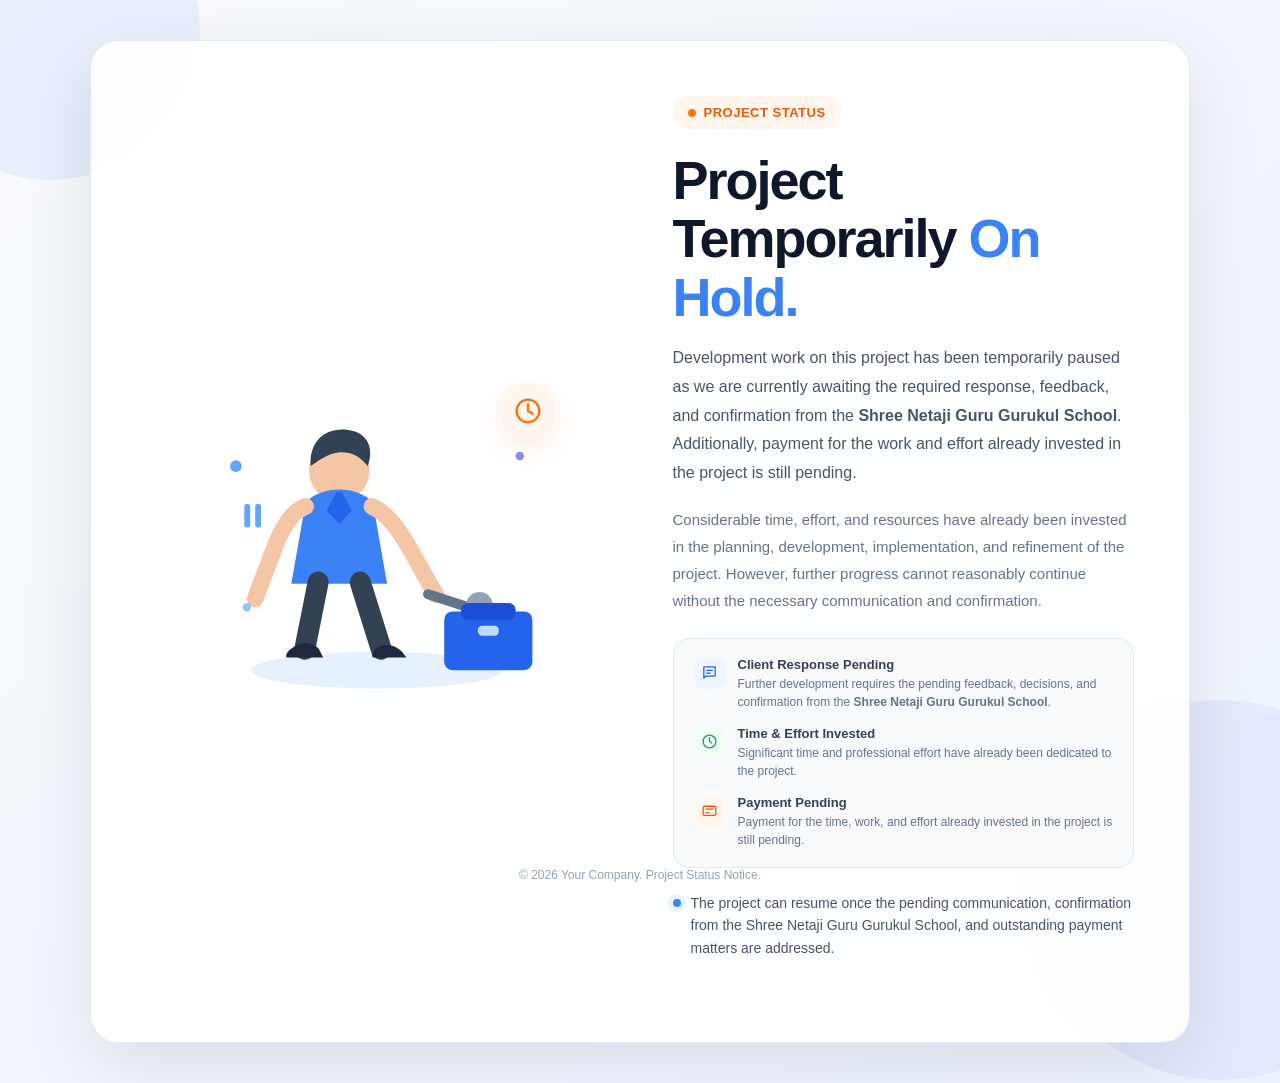
==== commit cfb13085: "added site maintaine" ====
--- a/index.html
+++ b/index.html
@@ -1,1297 +1,928 @@
-<!doctype html>
-<html class="no-js" lang="si">
-  <head>
-    <!-- Google tag (gtag.js) -->
-    <script
-      async
-      src="https://www.googletagmanager.com/gtag/js?id=G-LCV3ZL24YF"
-    ></script>
-    <script>
-      window.dataLayer = window.dataLayer || [];
-      function gtag() {
-        dataLayer.push(arguments);
-      }
-      gtag("js", new Date());
-
-      gtag("config", "G-LCV3ZL24YF");
-    </script>
-
-    <!-- Meta Data -->
-    <meta charset="UTF-8" />
-    <meta http-equiv="X-UA-Compatible" content="IE=edge" />
-    <title>Shree Netaji Gurudev Gurukul</title>
-    <meta
-      name="description"
-      content="Shree Netaji Gurudev Gurukul, established in 2016, Tandur, Telangana, is dedicated to providing quality education and fostering a strong foundation for students. Our school emphasizes academic excellence, discipline, and ethical values, nurturing young minds in a safe and inclusive environment. With experienced teachers, modern teaching methods, and a balanced curriculum, we focus on holistic development through sports, cultural activities, leadership programs, and life skills. Shree Netaji Gurudev Gurukul continues to grow as a trusted educational institution, shaping confident, responsible, and compassionate individuals ready to excel in higher education and contribute positively to society."
-    />
-    <meta
-      name="viewport"
-      content="width=device-width, initial-scale=1, shrink-to-fit=no"
-    />
-    <!-- Favicon -->
-    <link
-      rel="shortcut icon"
-      type="image/x-icon"
-      href="assets/images/favicon.png"
-    />
-    <!-- CSS ============================================ -->
-    <link rel="stylesheet" href="assets/css/vendor/bootstrap.min.css" />
-    <link rel="stylesheet" href="assets/css/vendor/icomoon.css" />
-    <link rel="stylesheet" href="assets/css/vendor/remixicon.css" />
-    <link rel="stylesheet" href="assets/css/vendor/magnifypopup.min.css" />
-    <link rel="stylesheet" href="assets/css/vendor/odometer.min.css" />
-    <link rel="stylesheet" href="assets/css/vendor/lightbox.min.css" />
-    <link rel="stylesheet" href="assets/css/vendor/animation.min.css" />
-    <link rel="stylesheet" href="assets/css/vendor/jqueru-ui-min.css" />
-    <link rel="stylesheet" href="assets/css/vendor/swiper-bundle.min.css" />
-    <link rel="stylesheet" href="assets/css/vendor/tipped.min.css" />
-
-    <meta
-      name="google-site-verification"
-      content="oLzR3gwIyy2uesXUNwbq5harSB6SQllF6zwD-RBmlJU"
-    />
-
-    <!-- Site Stylesheet -->
-    <link rel="stylesheet" href="assets/css/app.css" />
-  </head>
-
-  <body class="sticky-header">
-    <div id="edublink-preloader">
-      <div class="loading-spinner">
-        <div class="preloader-spin-1"></div>
-        <div class="preloader-spin-2"></div>
+<!DOCTYPE html>
+<html lang="en">
+<head>
+  <meta charset="UTF-8" />
+  <meta name="viewport" content="width=device-width, initial-scale=1.0" />
+  <title>Project Temporarily On Hold</title>
+</head>
+
+<body style="
+  margin: 0;
+  padding: 0;
+  min-height: 100vh;
+  font-family: Arial, Helvetica, sans-serif;
+  background: linear-gradient(135deg, #f8fafc 0%, #eef4ff 100%);
+  color: #172033;
+  overflow-x: hidden;
+">
+
+  <!-- Background Decorative Elements -->
+  <div style="
+    position: fixed;
+    width: 300px;
+    height: 300px;
+    border-radius: 50%;
+    background: rgba(59, 130, 246, 0.08);
+    top: -120px;
+    left: -100px;
+    z-index: 0;
+  "></div>
+
+  <div style="
+    position: fixed;
+    width: 380px;
+    height: 380px;
+    border-radius: 50%;
+    background: rgba(99, 102, 241, 0.07);
+    bottom: -180px;
+    right: -130px;
+    z-index: 0;
+  "></div>
+
+
+  <!-- Main Wrapper -->
+  <main style="
+    min-height: 100vh;
+    display: flex;
+    align-items: center;
+    justify-content: center;
+    padding: 40px 20px;
+    box-sizing: border-box;
+    position: relative;
+    z-index: 1;
+  ">
+
+    <!-- Main Card -->
+    <section style="
+      width: 100%;
+      max-width: 1100px;
+      background: rgba(255, 255, 255, 0.92);
+      border: 1px solid rgba(226, 232, 240, 0.95);
+      border-radius: 28px;
+      box-shadow: 0 25px 70px rgba(15, 23, 42, 0.10);
+      padding: 55px;
+      box-sizing: border-box;
+      display: flex;
+      align-items: center;
+      gap: 65px;
+      backdrop-filter: blur(12px);
+      -webkit-backdrop-filter: blur(12px);
+    ">
+
+
+      <!-- ========================= -->
+      <!-- ILLUSTRATION -->
+      <!-- ========================= -->
+
+      <div style="
+        flex: 1;
+        min-width: 0;
+        display: flex;
+        align-items: center;
+        justify-content: center;
+      ">
+
+        <div id="illustrationBox" style="
+          width: 100%;
+          max-width: 420px;
+          position: relative;
+          animation: float 4s ease-in-out infinite;
+        ">
+
+          <!-- Floating Status Circle -->
+          <div style="
+            position: absolute;
+            top: 10px;
+            right: 30px;
+            width: 58px;
+            height: 58px;
+            border-radius: 50%;
+            background: #fff7ed;
+            display: flex;
+            align-items: center;
+            justify-content: center;
+            box-shadow: 0 10px 25px rgba(249, 115, 22, 0.12);
+            animation: rotateGear 10s linear infinite;
+            z-index: 2;
+          ">
+
+            <svg
+              width="32"
+              height="32"
+              viewBox="0 0 24 24"
+              fill="none"
+            >
+              <circle
+                cx="12"
+                cy="12"
+                r="8.5"
+                stroke="#f97316"
+                stroke-width="1.8"
+              />
+
+              <path
+                d="M12 7V12L15.5 14"
+                stroke="#f97316"
+                stroke-width="1.8"
+                stroke-linecap="round"
+                stroke-linejoin="round"
+              />
+            </svg>
+
+          </div>
+
+
+          <!-- Main SVG Illustration -->
+
+          <svg
+            viewBox="0 0 500 400"
+            width="100%"
+            height="auto"
+            xmlns="http://www.w3.org/2000/svg"
+          >
+
+            <!-- Ground Shadow -->
+            <ellipse
+              cx="250"
+              cy="355"
+              rx="150"
+              ry="22"
+              fill="#dbeafe"
+              opacity="0.65"
+            />
+
+
+            <!-- Person Head -->
+            <circle
+              cx="205"
+              cy="118"
+              r="36"
+              fill="#f5c6a5"
+            />
+
+
+            <!-- Hair -->
+            <path
+              d="M171 112C169 82 189 65 216 69C239 72 247 91 239 112C228 98 216 94 202 96C190 98 181 105 171 112Z"
+              fill="#334155"
+            />
+
+
+            <!-- Body -->
+            <path
+              d="M165 155C175 145 190 140 205 140C220 140 235 145 245 155L262 252H148L165 155Z"
+              fill="#3B82F6"
+            />
+
+
+            <!-- Shirt Detail -->
+            <path
+              d="M202 143L190 165L205 181L220 165L208 143"
+              fill="#2563EB"
+            />
+
+
+            <!-- Left Arm -->
+            <path
+              d="M165 160C149 166 138 184 130 204L105 270"
+              stroke="#f5c6a5"
+              stroke-width="20"
+              stroke-linecap="round"
+              fill="none"
+            />
+
+
+            <!-- Right Arm -->
+            <path
+              d="M244 160C263 168 278 190 290 212L320 265"
+              stroke="#f5c6a5"
+              stroke-width="20"
+              stroke-linecap="round"
+              fill="none"
+            />
+
+
+            <!-- Tool -->
+            <rect
+              x="307"
+              y="257"
+              width="72"
+              height="12"
+              rx="6"
+              fill="#64748B"
+              transform="rotate(18 307 257)"
+            />
+
+            <circle
+              cx="372"
+              cy="278"
+              r="16"
+              fill="#94A3B8"
+            />
+
+
+            <!-- Legs -->
+            <path
+              d="M180 250L164 330"
+              stroke="#334155"
+              stroke-width="25"
+              stroke-linecap="round"
+            />
+
+            <path
+              d="M230 250L255 330"
+              stroke="#334155"
+              stroke-width="25"
+              stroke-linecap="round"
+            />
+
+
+            <!-- Shoes -->
+            <path
+              d="M150 328C158 321 174 321 181 330L186 340H142C141 335 145 331 150 328Z"
+              fill="#1E293B"
+            />
+
+            <path
+              d="M250 328C259 322 275 325 282 336L285 340H245C243 335 246 331 250 328Z"
+              fill="#1E293B"
+            />
+
+
+            <!-- Toolbox -->
+            <rect
+              x="330"
+              y="285"
+              width="105"
+              height="70"
+              rx="10"
+              fill="#2563EB"
+            />
+
+            <rect
+              x="350"
+              y="275"
+              width="65"
+              height="20"
+              rx="8"
+              fill="#1D4ED8"
+            />
+
+            <rect
+              x="370"
+              y="302"
+              width="25"
+              height="12"
+              rx="5"
+              fill="#BFDBFE"
+            />
+
+
+            <!-- Small Decorative Elements -->
+            <circle
+              cx="82"
+              cy="112"
+              r="7"
+              fill="#60A5FA"
+            />
+
+            <circle
+              cx="420"
+              cy="100"
+              r="5"
+              fill="#818CF8"
+            />
+
+            <circle
+              cx="95"
+              cy="280"
+              r="5"
+              fill="#93C5FD"
+            />
+
+
+            <!-- Pause Symbol -->
+            <rect
+              x="92"
+              y="157"
+              width="7"
+              height="28"
+              rx="3"
+              fill="#60A5FA"
+            />
+
+            <rect
+              x="105"
+              y="157"
+              width="7"
+              height="28"
+              rx="3"
+              fill="#60A5FA"
+            />
+
+          </svg>
+
+        </div>
+
       </div>
-      <div class="preloader-close-btn-wraper">
-        <span class="btn btn-primary preloader-close-btn"
-          >Cancel Preloader</span
+
+
+      <!-- ========================= -->
+      <!-- INFORMATION CONTENT -->
+      <!-- ========================= -->
+
+      <div style="
+        flex: 1;
+        min-width: 0;
+        text-align: left;
+      ">
+
+
+        <!-- Status Badge -->
+
+        <div style="
+          display: inline-flex;
+          align-items: center;
+          gap: 8px;
+          background: #fff7ed;
+          color: #ea580c;
+          padding: 9px 15px;
+          border-radius: 30px;
+          font-size: 13px;
+          font-weight: 700;
+          letter-spacing: 0.5px;
+          margin-bottom: 22px;
+        ">
+
+          <span style="
+            width: 8px;
+            height: 8px;
+            border-radius: 50%;
+            background: #f97316;
+            animation: pulseOrange 1.5s infinite;
+          "></span>
+
+          PROJECT STATUS
+
+        </div>
+
+
+        <!-- Heading -->
+
+        <h1 style="
+          margin: 0 0 18px 0;
+          font-size: clamp(34px, 4.5vw, 54px);
+          line-height: 1.08;
+          letter-spacing: -2px;
+          color: #0f172a;
+          font-weight: 800;
+        ">
+
+          Project Temporarily
+          <span style="color: #3b82f6;">
+            On Hold.
+          </span>
+
+        </h1>
+
+
+        <!-- Main Information -->
+
+        <p style="
+          margin: 0 0 18px 0;
+          max-width: 540px;
+          color: #475569;
+          font-size: 16px;
+          line-height: 1.8;
+        ">
+
+          Development work on this project has been temporarily paused as
+          we are currently awaiting the required response, feedback, and
+          confirmation from the <b>Shree Netaji Guru Gurukul School</b>. Additionally, payment for the work and effort already invested in the project is still pending.
+
+        </p>
+
+
+        <p style="
+          margin: 0 0 24px 0;
+          max-width: 540px;
+          color: #64748b;
+          font-size: 15px;
+          line-height: 1.8;
+        ">
+
+          Considerable time, effort, and resources have already been
+          invested in the planning, development, implementation, and
+          refinement of the project. However, further progress cannot
+          reasonably continue without the necessary communication and
+          confirmation.
+
+        </p>
+
+
+        <!-- Information Box -->
+
+        <div style="
+          width: 100%;
+          max-width: 520px;
+          box-sizing: border-box;
+          background: #f8fafc;
+          border: 1px solid #e2e8f0;
+          border-radius: 16px;
+          padding: 18px 20px;
+          margin-bottom: 24px;
+        ">
+
+          <!-- Item 1 -->
+
+          <div style="
+            display: flex;
+            align-items: flex-start;
+            gap: 12px;
+            margin-bottom: 15px;
+          ">
+
+            <div style="
+              min-width: 32px;
+              width: 32px;
+              height: 32px;
+              border-radius: 9px;
+              background: #eff6ff;
+              display: flex;
+              align-items: center;
+              justify-content: center;
+            ">
+
+              <svg
+                width="17"
+                height="17"
+                viewBox="0 0 24 24"
+                fill="none"
+              >
+                <path
+                  d="M4 4H20V17H7L4 20V4Z"
+                  stroke="#2563EB"
+                  stroke-width="1.8"
+                  stroke-linejoin="round"
+                />
+
+                <path
+                  d="M8 9H16M8 13H13"
+                  stroke="#2563EB"
+                  stroke-width="1.8"
+                  stroke-linecap="round"
+                />
+              </svg>
+
+            </div>
+
+            <div>
+
+              <div style="
+                font-size: 13px;
+                font-weight: 700;
+                color: #334155;
+                margin-bottom: 3px;
+              ">
+                Client Response Pending
+              </div>
+
+              <div style="
+                font-size: 12px;
+                color: #64748b;
+                line-height: 1.5;
+              ">
+                Further development requires the pending feedback,
+                decisions, and confirmation from the <b>Shree Netaji Guru Gurukul School</b>.
+              </div>
+
+            </div>
+
+          </div>
+
+
+          <!-- Item 2 -->
+
+          <div style="
+            display: flex;
+            align-items: flex-start;
+            gap: 12px;
+            margin-bottom: 15px;
+          ">
+
+            <div style="
+              min-width: 32px;
+              width: 32px;
+              height: 32px;
+              border-radius: 9px;
+              background: #f0fdf4;
+              display: flex;
+              align-items: center;
+              justify-content: center;
+            ">
+
+              <svg
+                width="17"
+                height="17"
+                viewBox="0 0 24 24"
+                fill="none"
+              >
+
+                <circle
+                  cx="12"
+                  cy="12"
+                  r="9"
+                  stroke="#16A34A"
+                  stroke-width="1.8"
+                />
+
+                <path
+                  d="M12 7V12L15 14"
+                  stroke="#16A34A"
+                  stroke-width="1.8"
+                  stroke-linecap="round"
+                  stroke-linejoin="round"
+                />
+
+              </svg>
+
+            </div>
+
+            <div>
+
+              <div style="
+                font-size: 13px;
+                font-weight: 700;
+                color: #334155;
+                margin-bottom: 3px;
+              ">
+                Time & Effort Invested
+              </div>
+
+              <div style="
+                font-size: 12px;
+                color: #64748b;
+                line-height: 1.5;
+              ">
+                Significant time and professional effort have already been
+                dedicated to the project.
+              </div>
+
+            </div>
+
+          </div>
+
+
+          <!-- Item 3 -->
+
+          <div style="
+            display: flex;
+            align-items: flex-start;
+            gap: 12px;
+          ">
+
+            <div style="
+              min-width: 32px;
+              width: 32px;
+              height: 32px;
+              border-radius: 9px;
+              background: #fff7ed;
+              display: flex;
+              align-items: center;
+              justify-content: center;
+            ">
+
+              <svg
+                width="17"
+                height="17"
+                viewBox="0 0 24 24"
+                fill="none"
+              >
+
+                <rect
+                  x="3"
+                  y="6"
+                  width="18"
+                  height="13"
+                  rx="2"
+                  stroke="#EA580C"
+                  stroke-width="1.8"
+                />
+
+                <path
+                  d="M7 10H17"
+                  stroke="#EA580C"
+                  stroke-width="1.8"
+                  stroke-linecap="round"
+                />
+
+                <path
+                  d="M7 15H11"
+                  stroke="#EA580C"
+                  stroke-width="1.8"
+                  stroke-linecap="round"
+                />
+
+              </svg>
+
+            </div>
+
+            <div>
+
+              <div style="
+                font-size: 13px;
+                font-weight: 700;
+                color: #334155;
+                margin-bottom: 3px;
+              ">
+                Payment Pending
+              </div>
+
+              <div style="
+                font-size: 12px;
+                color: #64748b;
+                line-height: 1.5;
+              ">
+                Payment for the time, work, and effort already invested
+                in the project is still pending.
+              </div>
+
+            </div>
+
+          </div>
+
+        </div>
+
+
+        <!-- Closing Message -->
+
+        <div style="
+          display: flex;
+          align-items: flex-start;
+          gap: 10px;
+          color: #475569;
+          font-size: 14px;
+          line-height: 1.6;
+          margin-bottom: 28px;
+          max-width: 520px;
+        ">
+
+          <span style="
+            min-width: 8px;
+            width: 8px;
+            height: 8px;
+            border-radius: 50%;
+            background: #3b82f6;
+            margin-top: 7px;
+            box-shadow: 0 0 0 5px rgba(59,130,246,0.10);
+          "></span>
+
+          <span>
+            The project can resume once the pending communication,
+            confirmation from the Shree Netaji Guru Gurukul School, and outstanding payment matters are addressed.
+          </span>
+
+        </div>
+
+
+        <!-- Contact Button -->
+
+        <!-- <a
+          href="mailto:info@example.com"
+          style="
+            display: inline-flex;
+            align-items: center;
+            gap: 9px;
+            text-decoration: none;
+            background: #0f172a;
+            color: #ffffff;
+            padding: 14px 22px;
+            border-radius: 12px;
+            font-size: 14px;
+            font-weight: 700;
+            box-shadow: 0 10px 25px rgba(15, 23, 42, 0.15);
+            transition: all 0.3s ease;
+          "
+          onmouseover="
+            this.style.background='#2563eb';
+            this.style.transform='translateY(-2px)';
+            this.style.boxShadow='0 14px 30px rgba(37,99,235,0.22)';
+          "
+          onmouseout="
+            this.style.background='#0f172a';
+            this.style.transform='translateY(0)';
+            this.style.boxShadow='0 10px 25px rgba(15,23,42,0.15)';
+          "
         >
+
+          Discuss Project
+
+          <svg
+            width="17"
+            height="17"
+            viewBox="0 0 24 24"
+            fill="none"
+          >
+
+            <path
+              d="M5 12H19M13 6L19 12L13 18"
+              stroke="currentColor"
+              stroke-width="2"
+              stroke-linecap="round"
+              stroke-linejoin="round"
+            />
+
+          </svg>
+
+        </a> -->
+
       </div>
-    </div>
-
-    <div id="main-wrapper" class="main-wrapper">
-      <header class="edu-header header-style-4 header-fullwidth no-topbar">
-        <div id="edu-sticky-placeholder"></div>
-        <div class="header-mainmenu">
-          <div class="container-fluid">
-            <div class="header-navbar">
-              <div class="header-brand">
-                <div class="logo">
-                  <a href="index.html">
-                    <img
-                      class="logo-light"
-                      src="assets/images/logo/sngg_logo-removebg-preview.png"
-                      alt="School Logo"
-                      style="height: 80px; width: auto"
-                    />
-                  </a>
-                </div>
-              </div>
-              <div class="header-mainnav">
-                <nav class="mainmenu-nav">
-                  <ul class="mainmenu">
-                    <li class="highlight"><a>Home</a></li>
-                    <li><a href="index.html#about">About Us</a></li>
-                    <li><a href="index.html#history">History</a></li>
-                    <li>
-                      <a href="index.html#faqs">Frequently Asked Questions</a>
-                    </li>
-                    <li><a href="gallery.html">Gallery</a></li>
-                    <li><a href="contact.html">Contact Us</a></li>
-                    <li class="has-droupdown">
-                      <a href="#">Policies</a>
-                      <ul class="submenu">
-                        <li>
-                          <a href="privacy-policy.html">Privacy Policy</a>
-                        </li>
-                        <!-- <li>
-                          <a href="terms-condition.html">Terms & Conditions</a>
-                        </li> -->
-                      </ul>
-                    </li>
-                  </ul>
-                </nav>
-              </div>
-              <div class="header-right">
-                <ul class="header-action">
-                  <li class="mobile-menu-bar d-block d-xl-none">
-                    <button class="hamberger-button">
-                      <i class="icon-54"></i>
-                    </button>
-                  </li>
-                </ul>
-              </div>
-            </div>
-          </div>
-        </div>
-        <div class="popup-mobile-menu">
-          <div class="inner">
-            <div class="header-top">
-              <div class="logo">
-                <a href="index.html">
-                  <img
-                    class="logo-light"
-                    src="assets/images/logo/sngg_logo-removebg-preview.png"
-                    alt="School Section Logo"
-                  />
-                </a>
-              </div>
-              <div class="close-menu">
-                <button class="close-button">
-                  <i class="icon-73"></i>
-                </button>
-              </div>
-            </div>
-            <ul class="mainmenu">
-              <li class="highlight"><a>Home</a></li>
-              <li><a href="index.html#about">About Us</a></li>
-              <li><a href="index.html#history">History</a></li>
-              <li><a href="index.html#faqs">Frequently Asked Questions</a></li>
-              <li><a href="gallery.html">Gallery</a></li>
-              <li><a href="contact.html">Contact Us</a></li>
-              <li class="has-droupdown">
-                <a href="#">Policies</a>
-                <ul class="submenu">
-                  <li><a href="privacy-policy.html">Privacy Policy</a></li>
-                  <!-- <li><a href="terms-condition.html">Terms & Conditions</a></li> -->
-                </ul>
-              </li>
-            </ul>
-          </div>
-        </div>
-      </header>
-
-     <section class="hero-banner hero-style-7">
-
-    <!-- FULL SCREEN BACKGROUND -->
-    <div class="hero-background">
-        <div class="hero-bg-image active"></div>
-        <div class="hero-bg-image"></div>
-    </div>
-
-    <!-- CONTENT -->
-    <div class="container">
-        <div class="banner-content">
-
-            <h1
-                class="title"
-                data-sal-delay="100"
-                data-sal="slide-up"
-                data-sal-duration="1000"
-                style="color: white;"
-            >
-                Welcome to
-            </h1>
-
-            <img
-                src="./assets/images/logo/sngg_logo-removebg-preview.png"
-                style="width: 40%; border-radius: 10px; margin-bottom: 30px;"
-                alt="Logo of Shree Netaji Gurudev Gurukul"
-            />
-
-            <div
-                class="banner-btn"
-                data-sal-delay="400"
-                data-sal="slide-up"
-                data-sal-duration="1000"
-            >
-                <a
-                    href="index.html#about"
-                    class="edu-btn btn-curved"
-                >
-                    Explore Our School
-                    <i class="icon-4"></i>
-                </a>
-
-                <a
-                    href="contact.html"
-                    class="edu-btn btn-border"
-                    style="color: white;"
-                >
-                    Contact Us
-                </a>
-            </div>
-
-        </div>
-    </div>
-
-</section>
-          
-
-<script>
-document.addEventListener("DOMContentLoaded", function () {
-
-    const images = [
-        "./assets/images/bg/school.jpeg",
-        "./assets/images/gallery/1.jpeg",
-        "./assets/images/gallery/2.jpeg",
-        "./assets/images/gallery/3.jpeg",
-        "./assets/images/gallery/4.JPG",
-        "./assets/images/gallery/5.JPG",
-        "./assets/images/gallery/6.JPG",
-        "./assets/images/gallery/7.JPG",
-        "./assets/images/gallery/11.JPG",
-        "./assets/images/gallery/9.JPG",
-        "./assets/images/gallery/23.JPG",
-        "./assets/images/gallery/19.JPG",
-        "./assets/images/gallery/35.JPG",
-        "./assets/images/gallery/50.JPG",
-        "./assets/images/gallery/70.JPG",
-        "./assets/images/gallery/32.JPG",
-    ];
-
-    const backgrounds = document.querySelectorAll(
-        ".hero-banner.hero-style-7 .hero-bg-image"
-    );
-
-    /* Make sure the required elements exist */
-    if (backgrounds.length < 2 || images.length < 2) {
-        console.warn("Hero slideshow requires two background layers.");
+
+    </section>
+
+  </main>
+
+
+  <!-- Footer -->
+
+  <footer style="
+    position: fixed;
+    bottom: 18px;
+    left: 0;
+    width: 100%;
+    text-align: center;
+    color: #94a3b8;
+    font-size: 12px;
+    z-index: 2;
+  ">
+
+    © <span id="year"></span> Your Company. Project Status Notice.
+
+  </footer>
+
+
+  <!-- Inline CSS Animations -->
+
+  <style>
+
+    @keyframes float {
+
+      0%, 100% {
+        transform: translateY(0);
+      }
+
+      50% {
+        transform: translateY(-10px);
+      }
+
+    }
+
+
+    @keyframes rotateGear {
+
+      from {
+        transform: rotate(0deg);
+      }
+
+      to {
+        transform: rotate(360deg);
+      }
+
+    }
+
+
+    @keyframes pulseOrange {
+
+      0% {
+        box-shadow: 0 0 0 0 rgba(249, 115, 22, 0.40);
+      }
+
+      70% {
+        box-shadow: 0 0 0 7px rgba(249, 115, 22, 0);
+      }
+
+      100% {
+        box-shadow: 0 0 0 0 rgba(249, 115, 22, 0);
+      }
+
+    }
+
+
+    @media (max-width: 850px) {
+
+      main {
+        padding: 25px 15px !important;
+      }
+
+      main section {
+        flex-direction: column !important;
+        padding: 35px 25px !important;
+        gap: 20px !important;
+        text-align: center !important;
+      }
+
+      main section > div:last-child {
+        text-align: center !important;
+      }
+
+      main section > div:last-child p {
+        margin-left: auto !important;
+        margin-right: auto !important;
+      }
+
+      main section > div:last-child > div {
+        margin-left: auto !important;
+        margin-right: auto !important;
+        text-align: left !important;
+      }
+
+      main section > div:last-child > div:first-child {
+        text-align: center !important;
+      }
+
+      main section > div:last-child > a {
+        margin-top: 0 !important;
+      }
+
+      #illustrationBox {
+        max-width: 330px !important;
+      }
+
+    }
+
+
+    @media (max-width: 480px) {
+
+      main {
+        padding: 15px !important;
+      }
+
+      main section {
+        border-radius: 22px !important;
+        padding: 28px 18px !important;
+      }
+
+      h1 {
+        font-size: 36px !important;
+        letter-spacing: -1.5px !important;
+      }
+
+      main section > div:last-child p {
+        font-size: 14px !important;
+      }
+
+      footer {
+        position: static !important;
+        padding: 0 0 15px 0 !important;
+      }
+
+    }
+
+  </style>
+
+
+  <!-- Inline JavaScript -->
+
+  <script>
+
+    // Current Year
+
+    document.getElementById("year").textContent =
+      new Date().getFullYear();
+
+
+    // Subtle Parallax Effect
+
+    const illustration =
+      document.getElementById("illustrationBox");
+
+
+    document.addEventListener("mousemove", function(event) {
+
+      if (window.innerWidth <= 850) {
         return;
-    }
-
-    let currentIndex = 0;
-    let activeLayer = 0;
-
-    /* -----------------------------------------
-       PRELOAD ALL IMAGES
-    ----------------------------------------- */
-
-    images.forEach(function (src) {
-        const img = new Image();
-        img.src = src;
+      }
+
+      const x =
+        (window.innerWidth / 2 - event.clientX) / 120;
+
+      const y =
+        (window.innerHeight / 2 - event.clientY) / 120;
+
+
+      illustration.style.transform =
+        "translate(" + x + "px, " + y + "px)";
+
     });
 
 
-    /* -----------------------------------------
-       SET FIRST IMAGE
-    ----------------------------------------- */
-
-    backgrounds[0].style.backgroundImage =
-        'url("' + images[0] + '")';
-
-    backgrounds[0].classList.add("active");
-
-
-    /* -----------------------------------------
-       PREPARE SECOND LAYER
-    ----------------------------------------- */
-
-    backgrounds[1].style.backgroundImage =
-        'url("' + images[1] + '")';
-
-
-    /* -----------------------------------------
-       CHANGE IMAGE EVERY 2 SECONDS
-    ----------------------------------------- */
-
-    setInterval(function () {
-
-        /*
-         * Get next image
-         */
-        currentIndex =
-            (currentIndex + 1) % images.length;
-
-
-        /*
-         * Select the layer which is currently hidden
-         */
-        const nextLayer =
-            activeLayer === 0 ? 1 : 0;
-
-
-        /*
-         * Put the next image on the hidden layer
-         */
-        backgrounds[nextLayer].style.backgroundImage =
-            'url("' + images[currentIndex] + '")';
-
-
-        /*
-         * Fade the new image in
-         */
-        backgrounds[nextLayer].classList.add("active");
-
-
-        /*
-         * After the transition finishes,
-         * hide the previous layer.
-         */
-        setTimeout(function () {
-
-            backgrounds[activeLayer].classList.remove("active");
-
-            activeLayer = nextLayer;
-
-        }, 600);
-
-    }, 2000);
-
-});
-</script>
-            
-        <!-- <div class="banner-gallery">
-          <div
-            class="thumbnail thumbnail-1"
-            data-sal-delay="500"
-            data-sal="slide-up"
-            data-sal-duration="1000"
-          >
-            <img
-              src="assets/images/site-images/kahaduwa-national-school-main-2.png"
-              alt="Shree Netaji Gurudev Gurukul: students lined up outdoors, school building, girls' sports team, happy preschool children, and group photo of staff and students."
-            />
-          </div>
-          <div
-            class="thumbnail thumbnail-2"
-            data-sal-delay="500"
-            data-sal="slide-down"
-            data-sal-duration="1000"
-          >
-            <img
-              src="assets/images/site-images/kahaduwa-national-school-main-1.png"
-              alt="Shree Netaji Gurudev Gurukul: buildings, students in uniform, marching band, and smiling children."
-            />
-          </div>
-        </div> -->
-        <ul class="shape-group">
-          <li
-            class="shape-1 scene"
-            data-sal-delay="1000"
-            data-sal="fade"
-            data-sal-duration="1000"
-          >
-            <img
-              data-depth="2"
-              src="assets/images/shapes/icon-3.png"
-              alt="Shape"
-            />
-          </li>
-          <li
-            class="shape-2 scene"
-            data-sal-delay="1000"
-            data-sal="fade"
-            data-sal-duration="1000"
-          >
-            <img
-              data-depth="-2"
-              src="assets/images/shapes/icon-1.png"
-              alt="Shape"
-            />
-          </li>
-          <li
-            class="shape-3 scene"
-            data-sal-delay="1000"
-            data-sal="fade"
-            data-sal-duration="1000"
-          >
-            <img
-              data-depth="2"
-              src="assets/images/shapes/icon-5.png"
-              alt="Shape"
-            />
-          </li>
-          <li
-            class="shape-4 scene"
-            data-sal-delay="1000"
-            data-sal="fade"
-            data-sal-duration="1000"
-          >
-            <img
-              data-depth="-2"
-              src="assets/images/shapes/icon-2.png"
-              alt="Shape"
-            />
-          </li>
-          <li
-            class="shape-5 scene"
-            data-sal-delay="1000"
-            data-sal="fade"
-            data-sal-duration="1000"
-          >
-            <img
-              data-depth="2"
-              src="assets/images/shapes/icon-4.png"
-              alt="Shape"
-            />
-          </li>
-          <li
-            class="shape-6"
-            data-sal-delay="1000"
-            data-sal="fade"
-            data-sal-duration="1000"
-          >
-            <img
-              class="rotateit"
-              src="assets/images/shapes/shape-25.png"
-              alt="Shape"
-            />
-          </li>
-          <li
-            class="shape-7"
-            data-sal-delay="1000"
-            data-sal="fade"
-            data-sal-duration="1000"
-          >
-            <img
-              class="rotateit"
-              src="assets/images/shapes/shape-13.png"
-              alt="Shape"
-            />
-          </li>
-        </ul>
-      </div>
-
-      <div class="edu-about-area about-style-6" id="about">
-        <div class="container">
-          <div class="row g-5 align-items-center">
-            <div class="col-lg-6">
-              <div class="about-image-gallery">
-                <div class="main-img-1">
-                  <img
-                    src="assets/images/bg/school.jpeg"
-                    alt="A large group of school children, both boys and girls, are standing outdoors under a large tree. "
-                  />
-                </div>
-                <!-- <div class="main-img-2 bounce-slide">
-                  <img
-                    src="assets/images/logo/SNGG_LOGO_2-removebg-preview.png"
-                    alt="A school logo featuring a navy blue shield with a white emblem. There are two sheaves of grain flanking the central design."
-                  />
-                </div> -->
-                <ul class="shape-group">
-                  <li class="shape-1">
-                    <img src="assets/images/shapes/shape-11.png" alt="Shape" />
-                  </li>
-                  <li class="shape-2">
-                    <img src="assets/images/shapes/shape-12.png" alt="Shape" />
-                  </li>
-                  <li class="shape-3 scene">
-                    <img
-                      data-depth="1"
-                      src="assets/images/shapes/shape-13.png"
-                      alt="Shape"
-                    />
-                  </li>
-                </ul>
-              </div>
-            </div>
-            <div class="col-lg-6">
-              <div class="about-content">
-                <div
-                  class="section-title section-left mobile-version-center-text"
-                  data-sal-delay="150"
-                  data-sal="slide-up"
-                  data-sal-duration="800"
-                >
-                  <span class="pre-title pre-textsecondary"
-                    >Building a Knowledgeable and Virtuous Future
-                    Generation</span
-                  >
-                  <h2 class="title">
-                    Our School Dedicated to Excellence in Education
-                  </h2>
-                  <span class="shape-line"><i class="icon-19"></i></span>
-                  <p>
-                    Our mission is to empower students through innovative,
-                    compassionate, and student-centered teaching practices. By
-                    emphasizing comprehensive skill development and effective
-                    resource management, we strive to become a model educational
-                    institution that prepares students not only for academic
-                    success but also to become responsible, productive, and
-                    valuable members of society.
-                  </p>
-                </div>
-
-                <div
-                  class="about-mission mobile-version-center-text"
-                  data-sal-delay="150"
-                  data-sal="slide-up"
-                  data-sal-duration="800"
-                >
-                  <div class="row g-5 row--20">
-                    <div class="col-lg-6">
-                      <h5 class="title">Our Vision</h5>
-                      <p>
-                        To nurture knowledgeable, virtuous, and responsible
-                        citizens with positive values and critical thinking, who
-                        contribute meaningfully to the nation and safeguard its
-                        future.
-                      </p>
-                    </div>
-
-                    <div class="col-lg-6">
-                      <h5 class="title">Our Mission</h5>
-                      <p>
-                        Our mission is to build a leading school by effectively
-                        managing resources and enhancing the knowledge and
-                        skills of teachers and students.
-                      </p>
-                    </div>
-                  </div>
-                </div>
-
-                <!-- <a href="#" class="edu-btn btn-curved" data-sal-delay="150" data-sal="slide-up" data-sal-duration="800">Get Started Today <i class="icon-4"></i></a> -->
-              </div>
-            </div>
-          </div>
-        </div>
-      </div>
-
-      <!-- Director -->
-
-      <div class="edu-about-area about-style-6" id="about">
-        <div class="container">
-          <div class="row g-5 align-items-center">
-            <div class="col-lg-6">
-              <div class="about-content">
-                <div
-                  class="section-title section-left mobile-version-center-text"
-                  data-sal-delay="150"
-                  data-sal="slide-up"
-                  data-sal-duration="800"
-                >
-                  <span class="pre-title pre-textsecondary">
-                    Director's Message
-                  </span>
-
-                  <h2 class="title">
-                    A Warm Welcome from Our Director, <br />
-                    Mrs. Manimala
-                  </h2>
-
-                  <span class="shape-line"><i class="icon-19"></i></span>
-
-                  <p>
-                    We believe that every child is unique and possesses the
-                    potential to achieve great success when guided with care,
-                    dedication, and the right opportunities.
-                  </p>
-
-                  <p>
-                    At our institution, we are committed to providing a balanced
-                    education that combines academic excellence with Indian
-                    culture, character development, creativity, and leadership.
-                    Our dedicated teachers work tirelessly to create a safe,
-                    inclusive, and inspiring learning environment where students
-                    grow into confident, compassionate, and responsible
-                    individuals.
-                  </p>
-
-                  <p>
-                    I sincerely thank our parents for their trust and support
-                    and encourage every student to embrace learning with
-                    curiosity, determination, and integrity. Together, let us
-                    build a brighter future and shape young minds into
-                    responsible citizens who will make meaningful contributions
-                    to society.
-                  </p>
-                </div>
-
-                <div
-                  class="about-mission mobile-version-center-text"
-                  data-sal-delay="150"
-                  data-sal="slide-up"
-                  data-sal-duration="800"
-                >
-                  <div class="row g-5 row--20">
-                    <div class="col-lg-6">
-                      <h5 class="title">Our Commitment</h5>
-                      <p>
-                        To provide every student with a nurturing environment
-                        that promotes academic excellence, personal growth,
-                        discipline, creativity, and lifelong learning.
-                      </p>
-                    </div>
-
-                    <div class="col-lg-6">
-                      <h5 class="title">Our Promise</h5>
-                      <p>
-                        To inspire students to become confident, compassionate,
-                        and responsible individuals who uphold strong values and
-                        positively contribute to society.
-                      </p>
-                    </div>
-                  </div>
-                </div>
-
-                <!-- <a href="#" class="edu-btn btn-curved">Learn More <i class="icon-4"></i></a> -->
-              </div>
-            </div>
-            <div class="col-lg-6">
-              <div class="about-image-gallery">
-                <div class="main-img-1" style="border-radius: 50%; overflow: hidden; width: 400px; height: 400px; margin: auto;">
-                  <img
-                    src="assets/images/director/mam.jpeg"
-                    alt="Diretor"
-                    style=" width: 100%; height: auto;"
-                  />
-                </div>
-                <!-- <div class="main-img-2 bounce-slide">
-                  <img
-                    src="assets/images/logo/SNGG_LOGO_2-removebg-preview.png"
-                    alt="A school logo featuring a navy blue shield with a white emblem. There are two sheaves of grain flanking the central design."
-                  />
-                </div> -->
-                <!-- <ul class="shape-group">
-                  <li class="shape-1">
-                    <img src="assets/images/shapes/shape-11.png" alt="Shape" />
-                  </li>
-                  <li class="shape-2">
-                    <img src="assets/images/shapes/shape-12.png" alt="Shape" />
-                  </li>
-                  <li class="shape-3 scene">
-                    <img
-                      data-depth="1"
-                      src="assets/images/shapes/shape-13.png"
-                      alt="Shape"
-                    />
-                  </li>
-                </ul> -->
-              </div>
-            </div>
-          </div>
-        </div>
-      </div>
-
-      <div class="edu-course-area course-area-7" id="history">
-        <div class="container edublink-animated-shape">
-          <div
-            class="section-title section-center"
-            data-sal-delay="150"
-            data-sal="slide-up"
-            data-sal-duration="800"
-          >
-            <span class="pre-title pre-textsecondary">About Us</span>
-            <h2 class="title">
-              The Remarkable Journey of Shree Netaji Gurudev Gurukul
-            </h2>
-            <span class="shape-line"><i class="icon-19"></i></span>
-          </div>
-
-          <div class="row g-5">
-            <div
-              class="col-12 col-lg-12 col-md-6"
-              data-sal-delay="150"
-              data-sal="slide-up"
-              data-sal-duration="800"
-            >
-              <div class="edu-course course-style-7 bg-color-extra02">
-                <div class="inner about-school">
-                  <p>
-                    <strong>Shree Netaji Gurudev Gurukul</strong>, located in
-                    <strong>Tandur, Telangana Vikarabad District, Telangana</strong>, was established in
-                    <strong>2015–2016</strong> with the vision of providing quality
-                    education and creating a strong foundation for the students
-                    of the region. The school was founded to make modern,
-                    value-based education accessible to every child while
-                    promoting academic excellence, discipline, and ethical
-                    values.
-                  </p>
-
-                  <p>
-                    Since its inception, the school has been committed to
-                    nurturing young minds through a safe, inclusive, and
-                    student-friendly learning environment. Equipped with
-                    qualified teachers, modern teaching methods, and a balanced
-                    curriculum, the institution focuses on developing students
-                    academically, socially, and emotionally. Along with
-                    classroom learning, equal importance is given to sports,
-                    cultural activities, leadership, and life skills.
-                  </p>
-
-                  <p>
-                    Today,
-                    <strong>Shree Netaji Gurudev Gurukul</strong> continues to
-                    grow as one of the trusted educational institutions in
-                    <strong>Tandur, Telangana Vikarabad District, Telangana</strong>. With the support of
-                    dedicated faculty, caring parents, and the local community,
-                    the school strives to shape confident, responsible, and
-                    compassionate individuals who are prepared to excel in
-                    higher education and contribute positively to society.
-                  </p>
-                </div>
-              </div>
-            </div>
-          </div>
-
-          <ul class="shape-group">
-            <li class="shape-1 scene">
-              <img
-                data-depth="2"
-                src="assets/images/shapes/icon-3.png"
-                alt="Shape"
-              />
-            </li>
-            <li class="shape-2 scene">
-              <img
-                data-depth="-2"
-                src="assets/images/shapes/icon-2.png"
-                alt="Shape"
-              />
-            </li>
-          </ul>
-        </div>
-        <ul class="shape-group">
-          <li class="shape-3 scene">
-            <img
-              data-depth="2"
-              src="assets/images/shapes/icon-4.png"
-              alt="Shape"
-            />
-          </li>
-        </ul>
-      </div>
-
-      <div class="features-area-4">
-        <div class="container">
-          <div
-            class="section-title section-center"
-            data-sal-delay="150"
-            data-sal="slide-up"
-            data-sal-duration="800"
-          >
-            <span class="pre-title pre-textsecondary"
-              >Why Choose Our School</span
-            >
-            <h2 class="title">Empowering Students for a Bright Future</h2>
-            <span class="shape-line"><i class="icon-19"></i></span>
-          </div>
-
-          <div class="row">
-            <!-- Academic Excellence -->
-            <div
-              class="col-lg-4 col-md-6"
-              data-sal-delay="50"
-              data-sal="slide-up"
-              data-sal-duration="800"
-            >
-              <div class="features-box features-style-4 color-primary-style">
-                <div class="content">
-                  <h5 class="title mobile-version-center-text">
-                    Academic Excellence
-                  </h5>
-                  <p>
-                    At Shree Netaji Gurudev Gurukul, we are committed to
-                    providing high-quality education through experienced
-                    faculty, modern teaching methods, and a well-structured
-                    curriculum. Our focus is on developing strong academic
-                    foundations while encouraging curiosity, critical thinking,
-                    and lifelong learning.
-                  </p>
-                </div>
-              </div>
-            </div>
-
-            <!-- Holistic Development -->
-            <div
-              class="col-lg-4 col-md-6"
-              data-sal-delay="100"
-              data-sal="slide-up"
-              data-sal-duration="800"
-            >
-              <div class="features-box features-style-4 color-secondary-style">
-                <div class="content">
-                  <h5 class="title mobile-version-center-text">
-                    Holistic Development
-                  </h5>
-                  <p>
-                    We believe education goes beyond the classroom. Through
-                    sports, cultural activities, leadership programs, and
-                    community service, students develop confidence, teamwork,
-                    creativity, discipline, and essential life skills that
-                    prepare them for future success.
-                  </p>
-                </div>
-              </div>
-            </div>
-
-            <!-- Values & Character -->
-            <div
-              class="col-lg-4 col-md-6"
-              data-sal-delay="150"
-              data-sal="slide-up"
-              data-sal-duration="800"
-            >
-              <div class="features-box features-style-4 color-extra02-style">
-                <div class="content">
-                  <h5 class="title mobile-version-center-text">
-                    Values & Character Building
-                  </h5>
-                  <p>
-                    Guided by the philosophy of "Modern Education with Indian
-                    Culture," we nurture students with integrity, compassion,
-                    respect, responsibility, and strong moral values, helping
-                    them grow into confident individuals and responsible global
-                    citizens.
-                  </p>
-                </div>
-              </div>
-            </div>
-          </div>
-        </div>
-      </div>
-
-      <div class="edu-faq-area faq-style-4" id="faqs">
-        <div class="container">
-          <div class="row g-5 row--45 align-items-end">
-            <div class="col-lg-6">
-              <div class="edu-faq-content">
-                <div
-                  class="section-title section-left mobile-version-center-text"
-                  data-sal-delay="150"
-                  data-sal="slide-up"
-                  data-sal-duration="800"
-                >
-                  <span class="pre-title pre-textsecondary"
-                    >Everything You Need to Know</span
-                  >
-                  <h2 class="title">Answers to Your Questions</h2>
-                  <span class="shape-line"><i class="icon-19"></i></span>
-                </div>
-
-                <div
-                  class="faq-accordion"
-                  id="faq-accordion"
-                  data-sal-delay="150"
-                  data-sal="slide-up"
-                  data-sal-duration="800"
-                >
-                  <div class="accordion">
-                    <!-- FAQ 1 -->
-                    <div class="accordion-item">
-                      <h5 class="accordion-header">
-                        <button
-                          class="accordion-button style-extra02"
-                          type="button"
-                          data-bs-toggle="collapse"
-                          data-bs-target="#collapseOne"
-                          aria-expanded="true"
-                        >
-                          Why Choose Shree Netaji Gurudev Gurukul?
-                        </button>
-                      </h5>
-
-                      <div
-                        id="collapseOne"
-                        class="accordion-collapse collapse show"
-                        data-bs-parent="#faq-accordion"
-                      >
-                        <div class="accordion-body">
-                          <p>
-                            Shree Netaji Gurudev Gurukul is committed to
-                            providing a balanced education that combines
-                            academic excellence with Indian culture, discipline,
-                            and moral values. Our experienced faculty,
-                            student-centered learning approach, and supportive
-                            environment encourage every child to achieve their
-                            full potential academically, socially, and
-                            personally. We focus on developing confident,
-                            responsible, and compassionate individuals who are
-                            prepared to face future challenges with integrity.
-                          </p>
-                        </div>
-                      </div>
-                    </div>
-
-                    <!-- FAQ 2 -->
-                    <div class="accordion-item">
-                      <h5 class="accordion-header">
-                        <button
-                          class="accordion-button collapsed style-extra05"
-                          type="button"
-                          data-bs-toggle="collapse"
-                          data-bs-target="#collapseTwo"
-                          aria-expanded="false"
-                        >
-                          What Facilities Does the School Provide?
-                        </button>
-                      </h5>
-
-                      <div
-                        id="collapseTwo"
-                        class="accordion-collapse collapse"
-                        data-bs-parent="#faq-accordion"
-                      >
-                        <div class="accordion-body">
-                          <p>
-                            Our school provides a modern learning environment
-                            with spacious classrooms, well-equipped
-                            laboratories, a library, computer facilities, sports
-                            grounds, cultural activity spaces, and a safe
-                            campus. We continuously improve our infrastructure
-                            to support both academic learning and
-                            extracurricular development, ensuring every student
-                            enjoys a comfortable and inspiring educational
-                            experience.
-                          </p>
-                        </div>
-                      </div>
-                    </div>
-
-                    <!-- FAQ 3 -->
-                    <div class="accordion-item">
-                      <h5 class="accordion-header">
-                        <button
-                          class="accordion-button collapsed style-primary"
-                          type="button"
-                          data-bs-toggle="collapse"
-                          data-bs-target="#collapseThree"
-                          aria-expanded="false"
-                        >
-                          How Does the School Support Student Development?
-                        </button>
-                      </h5>
-
-                      <div
-                        id="collapseThree"
-                        class="accordion-collapse collapse"
-                        data-bs-parent="#faq-accordion"
-                      >
-                        <div class="accordion-body">
-                          <p>
-                            We believe every child has unique talents and
-                            abilities. Along with quality education, we
-                            encourage participation in sports, cultural
-                            programs, leadership activities, and community
-                            service. Our teachers provide individual attention
-                            and guidance to help students build confidence,
-                            communication skills, creativity, and strong
-                            character, preparing them for lifelong success.
-                          </p>
-                        </div>
-                      </div>
-                    </div>
-                  </div>
-                </div>
-              </div>
-            </div>
-
-            <div class="col-lg-6">
-              <div class="faq-thumbnail">
-                <div
-                  class="faq-thumbnail thumbnail-1"
-                  data-sal-delay="50"
-                  data-sal="slide-left"
-                  data-sal-duration="800"
-                >
-                  <img src="assets/images/shapes/faq-5.png" alt="FAQ Images" />
-                </div>
-
-                <ul class="shape-group">
-                  <li class="shape-1 scene">
-                    <img
-                      data-depth="1"
-                      src="assets/images/shapes/shape-12.png"
-                      alt="Shape Images"
-                    />
-                  </li>
-                  <li class="shape-2 scene">
-                    <img
-                      data-depth="-1"
-                      src="assets/images/shapes/shape-13.png"
-                      alt="Shape Images"
-                    />
-                  </li>
-                  <li class="shape-3 scene">
-                    <img
-                      data-depth="1"
-                      src="assets/images/shapes/shape-15.png"
-                      alt="Shape Images"
-                    />
-                  </li>
-                </ul>
-              </div>
-            </div>
-          </div>
-        </div>
-      </div>
-
-      <!-- <div class="edu-event-area event-area-3 bg-image">
-        <div class="container edublink-animated-shape">
-          <div class="section-title section-center"
-         data-sal-delay="150"
-         data-sal="slide-up"
-         data-sal-duration="800">
-
-      <span class="pre-title pre-textsecondary">
-        Our Educational Philosophy
-      </span>
-
-      <h2 class="title">
-        Nurturing Minds, Building Character
-      </h2>
-
-      <span class="shape-line">
-        <i class="icon-19"></i>
-      </span>
-
-      <p class="mt-3">
-        At Shree Netaji Gurudev Gurukul, education goes beyond textbooks. We
-        believe in nurturing every student's intellectual, emotional, physical,
-        and moral development. Through a balanced approach that combines modern
-        education with Indian culture and values, we prepare our students to
-        become confident learners, compassionate individuals, and responsible
-        global citizens.
-      </p>
-
-    </div>
-
-          <ul class="shape-group">
-            <li class="shape-1 scene">
-              <img
-                data-depth="2"
-                src="assets/images/shapes/icon-2.png"
-                alt="Shape"
-              />
-            </li>
-            <li class="shape-2 scene">
-              <img
-                data-depth="-2"
-                src="assets/images/shapes/icon-1.png"
-                alt="Shape"
-              />
-            </li>
-          </ul>
-        </div>
-      </div> -->
-
-      <div class="edu-event-area event-area-3 bg-image">
-        <div class="container edublink-animated-shape">
-          <div
-            class="section-title section-center"
-            data-sal-delay="150"
-            data-sal="slide-up"
-            data-sal-duration="800"
-          >
-            <span class="pre-title pre-textsecondary"> Academic Programs </span>
-
-            <h2 class="title">Excellence in Learning at Every Stage</h2>
-
-            <span class="shape-line">
-              <i class="icon-19"></i>
-            </span>
-
-            <p class="mt-3">
-              Our academic curriculum is carefully designed to promote
-              intellectual growth, creativity, critical thinking, and strong
-              moral values. We provide students with a well-rounded education
-              that prepares them for higher studies and lifelong success.
-            </p>
-          </div>
-
-          <div class="row g-5 mt-5">
-            <div class="col-lg-4">
-              <div class="edu-event-list event-list-3 bg-style-primary">
-                <div class="inner">
-                  <div class="content">
-                    <h4 class="title">Primary Education</h4>
-                    <p>
-                      Building strong foundations in literacy, numeracy,
-                      creativity, and character development.
-                    </p>
-                  </div>
-                </div>
-              </div>
-            </div>
-
-            <div class="col-lg-4">
-              <div class="edu-event-list event-list-3 bg-style-secondary">
-                <div class="inner">
-                  <div class="content">
-                    <h4 class="title">Secondary Education</h4>
-                    <p>
-                      Encouraging academic excellence, leadership, innovation,
-                      and practical learning experiences.
-                    </p>
-                  </div>
-                </div>
-              </div>
-            </div>
-
-            <div class="col-lg-4">
-              <div class="edu-event-list event-list-3 bg-style-extra02">
-                <div class="inner">
-                  <div class="content">
-                    <h4 class="title">Higher Secondary</h4>
-                    <p>
-                      Preparing students for university education and successful
-                      professional careers.
-                    </p>
-                  </div>
-                </div>
-              </div>
-            </div>
-          </div>
-        </div>
-      </div>
-
-      <footer class="edu-footer footer-kindergarten footer-style-6">
-        <div class="footer-top">
-          <div class="container">
-            <div class="row g-5">
-              <div class="col-lg-3 col-md-6 col-sm-12 col-12">
-                <div class="edu-footer-widget">
-                  <div class="logo">
-                    <a href="index.html">
-                      <img
-                        class="logo-dark"
-                        src="assets/images/logo/bg2.png"
-                        alt="School Logo with name"
-                      />
-                    </a>
-                  </div>
-                  <p class="description">
-                    "Shree Netaji Gurudev Gurukul" was established on 2015-2016 and is dedicated to providing quality education that nurtures academic excellence, character, and lifelong values.
-                  </p>
-                </div>
-              </div>
-
-              <div class="col-lg-3 col-md-6 col-sm-6 col-12">
-                <div class="edu-footer-widget explore-widget">
-                  <h4 class="widget-title">Policies</h4>
-                  <div class="inner">
-                    <ul class="footer-link link-hover">
-                      <li><a href="privacy-policy.html">Privacy Policy</a></li>
-                      <li>
-                        <a href="terms-condition.html">Terms & Conditions</a>
-                      </li>
-                    </ul>
-                  </div>
-                </div>
-              </div>
-
-              <div class="col-lg-2 col-md-6 col-sm-6 col-12">
-                <div class="edu-footer-widget quick-link-widget">
-                  <h4 class="widget-title">Quick Links</h4>
-                  <div class="inner">
-                    <ul class="footer-link link-hover">
-                      <li><a href="index.html#about">About Us</a></li>
-                      <li><a href="index.html#history">History</a></li>
-                      <li><a href="index.html#faqs">FAQs</a></li>
-                      <li><a href="gallery.html">Gallery</a></li>
-                      <li><a href="contact.html">Contact Us</a></li>
-                    </ul>
-                  </div>
-                </div>
-              </div>
-
-              <div class="col-lg-4 col-md-6 col-sm-6 col-12">
-                <div class="edu-footer-widget">
-                  <h6 class="widget-title">Contact Us</h6>
-                  <div class="inner">
-                    <div class="widget-information">
-                      <ul class="information-list">
-                        <li>
-                          <span>Address:</span> Shree Netaji Gurudev Gurukul,
-                          Sri Maha Lakshmi complex,Hyderabad Road,TANDUR-501141,Vikarabad  Dist.
-                        </li>
-                        <li>
-                          <span>Phone:</span>
-                          <a href="tel:+91 7337345645">+91 7337345645</a>
-                        </li>
-                        <li>
-                          <span>Email:</span>
-                          <a href="mailto:shreenetaji.tdr@gmail.com"
-                            >shreenetaji.tdr@gmail.com</a
-                          >
-                        </li>
-                      </ul>
-                    </div>
-
-                    <!-- <ul class="social-share icon-transparent">
-                      <li>
-                        <a
-                          href="https://www.facebook.com/KahaduwaNationalSchool"
-                          class="color-fb"
-                          ><i class="icon-facebook"></i
-                        ></a>
-                      </li>
-                      <li>
-                        <a href="#" class="color-linkd"
-                          ><i class="icon-linkedin2"></i
-                        ></a>
-                      </li>
-                      <li>
-                        <a href="#" class="color-twitter"
-                          ><i class="icon-twitter"></i
-                        ></a>
-                      </li>
-                    </ul> -->
-                  </div>
-                </div>
-              </div>
-            </div>
-          </div>
-        </div>
-
-        <div class="copyright-area bg-image">
-          <div class="container">
-            <div class="row">
-              <div class="col-lg-12">
-                <div class="inner text-center">
-                  <p>
-                    &copy; 2024
-                    <a
-                      href=""
-                      target="_blank"
-                      >Shree Netaji Gurudev Gurukul</a
-                    >.
-                  </p>
-                  <p>All Rights Reserved.</p>
-                  <p>
-                    Developed by
-                    <a
-                      href="https://chaitanya-port.vercel.app/"
-                      target="_blank"
-                      >Chaitanya with ❤️</a
-                    >
-                  </p>
-                </div>
-              </div>
-            </div>
-          </div>
-        </div>
-      </footer>
-    </div>
-
-    <div class="rn-progress-parent">
-      <svg
-        class="rn-back-circle svg-inner"
-        width="100%"
-        height="100%"
-        viewBox="-1 -1 102 102"
-      >
-        <path d="M50,1 a49,49 0 0,1 0,98 a49,49 0 0,1 0,-98" />
-      </svg>
-    </div>
-
-    <!-- JS
-	============================================ -->
-    <!-- Modernizer JS -->
-    <script src="assets/js/vendor/modernizr.min.js"></script>
-    <!-- Jquery Js -->
-    <script src="assets/js/vendor/jquery.min.js"></script>
-    <script src="assets/js/vendor/bootstrap.min.js"></script>
-    <script src="assets/js/vendor/sal.min.js"></script>
-    <script src="assets/js/vendor/backtotop.min.js"></script>
-    <script src="assets/js/vendor/magnifypopup.min.js"></script>
-    <script src="assets/js/vendor/jquery.countdown.min.js"></script>
-    <script src="assets/js/vendor/odometer.min.js"></script>
-    <script src="assets/js/vendor/isotop.min.js"></script>
-    <script src="assets/js/vendor/imageloaded.min.js"></script>
-    <script src="assets/js/vendor/lightbox.min.js"></script>
-    <script src="assets/js/vendor/paralax.min.js"></script>
-    <script src="assets/js/vendor/paralax-scroll.min.js"></script>
-    <script src="assets/js/vendor/jquery-ui.min.js"></script>
-    <script src="assets/js/vendor/swiper-bundle.min.js"></script>
-    <script src="assets/js/vendor/svg-inject.min.js"></script>
-    <script src="assets/js/vendor/vivus.min.js"></script>
-    <script src="assets/js/vendor/tipped.min.js"></script>
-    <script src="assets/js/vendor/smooth-scroll.min.js"></script>
-    <script src="assets/js/vendor/isInViewport.jquery.min.js"></script>
-
-    <!-- Site Scripts -->
-    <script src="assets/js/app.js"></script>
-  </body>
-</html>
+    document.addEventListener("mouseleave", function() {
+
+      illustration.style.transform = "";
+
+    });
+
+  </script>
+
+</body>
+</html>
